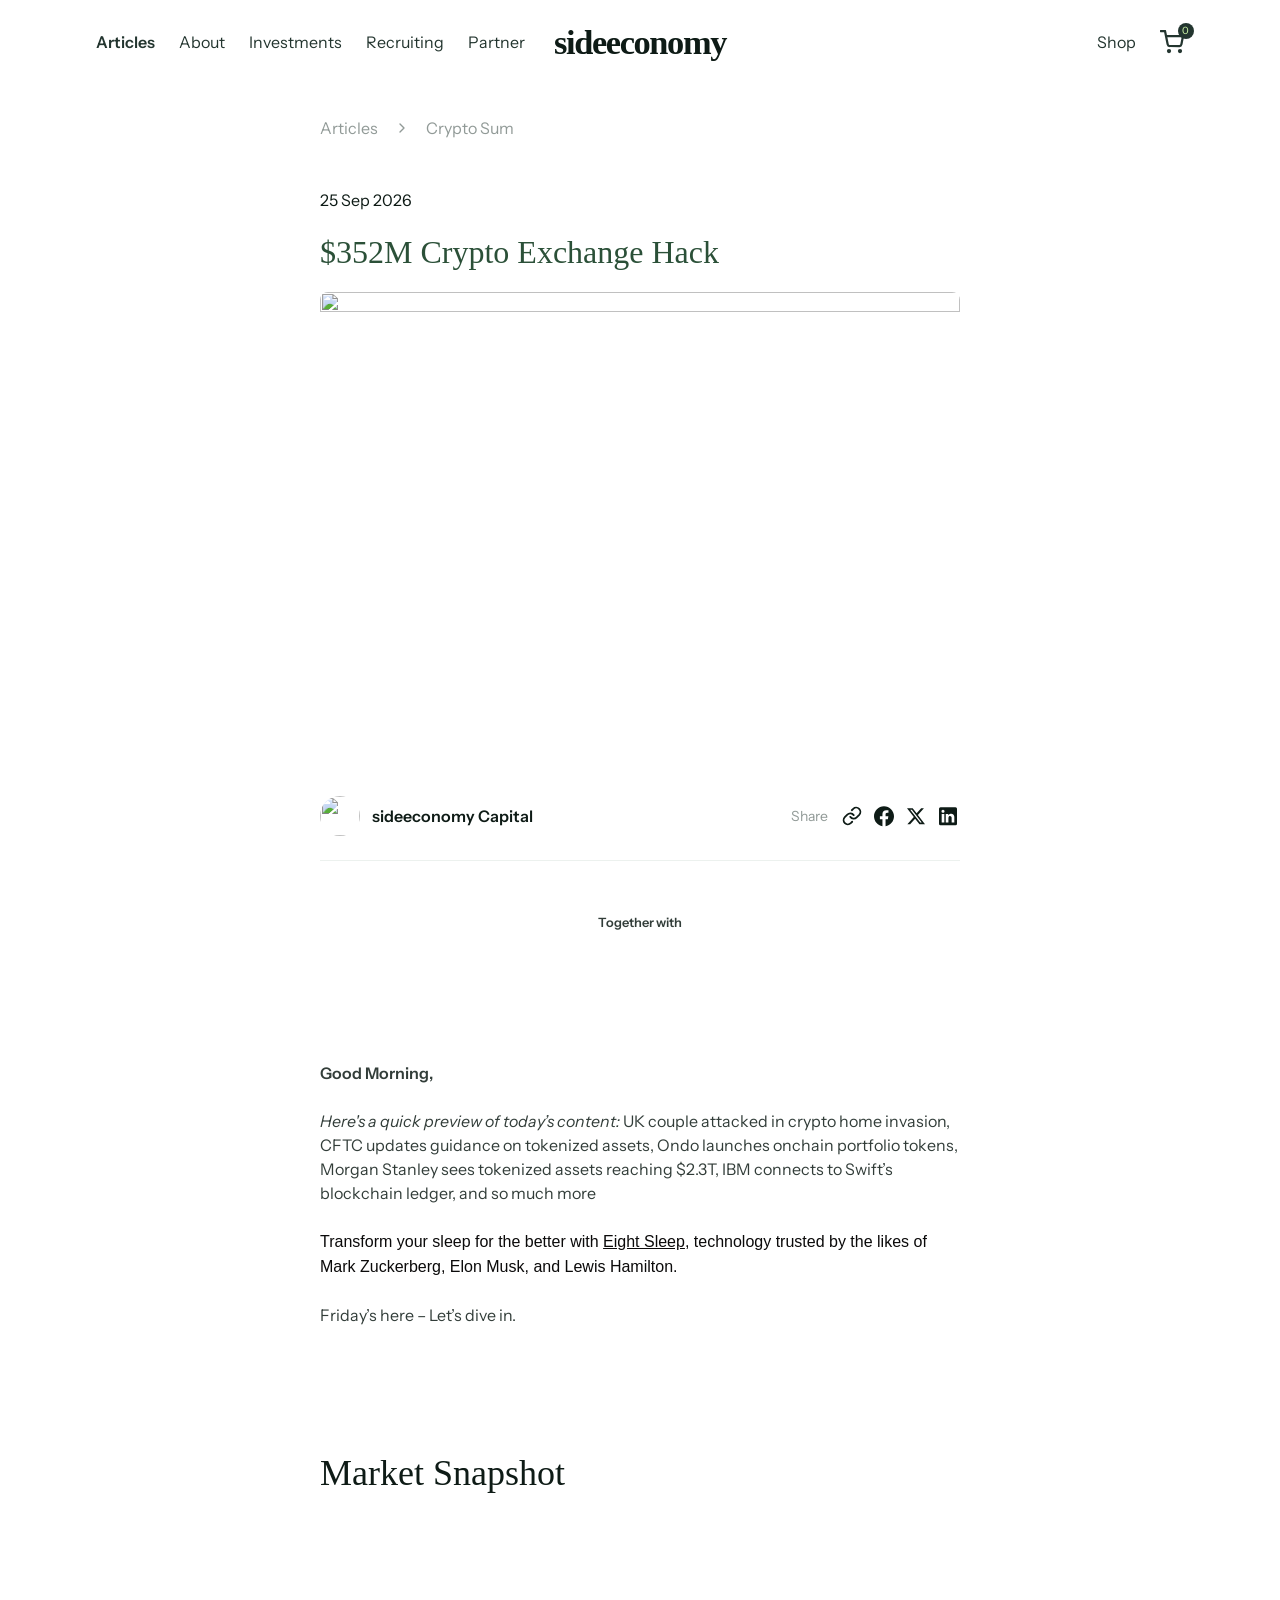
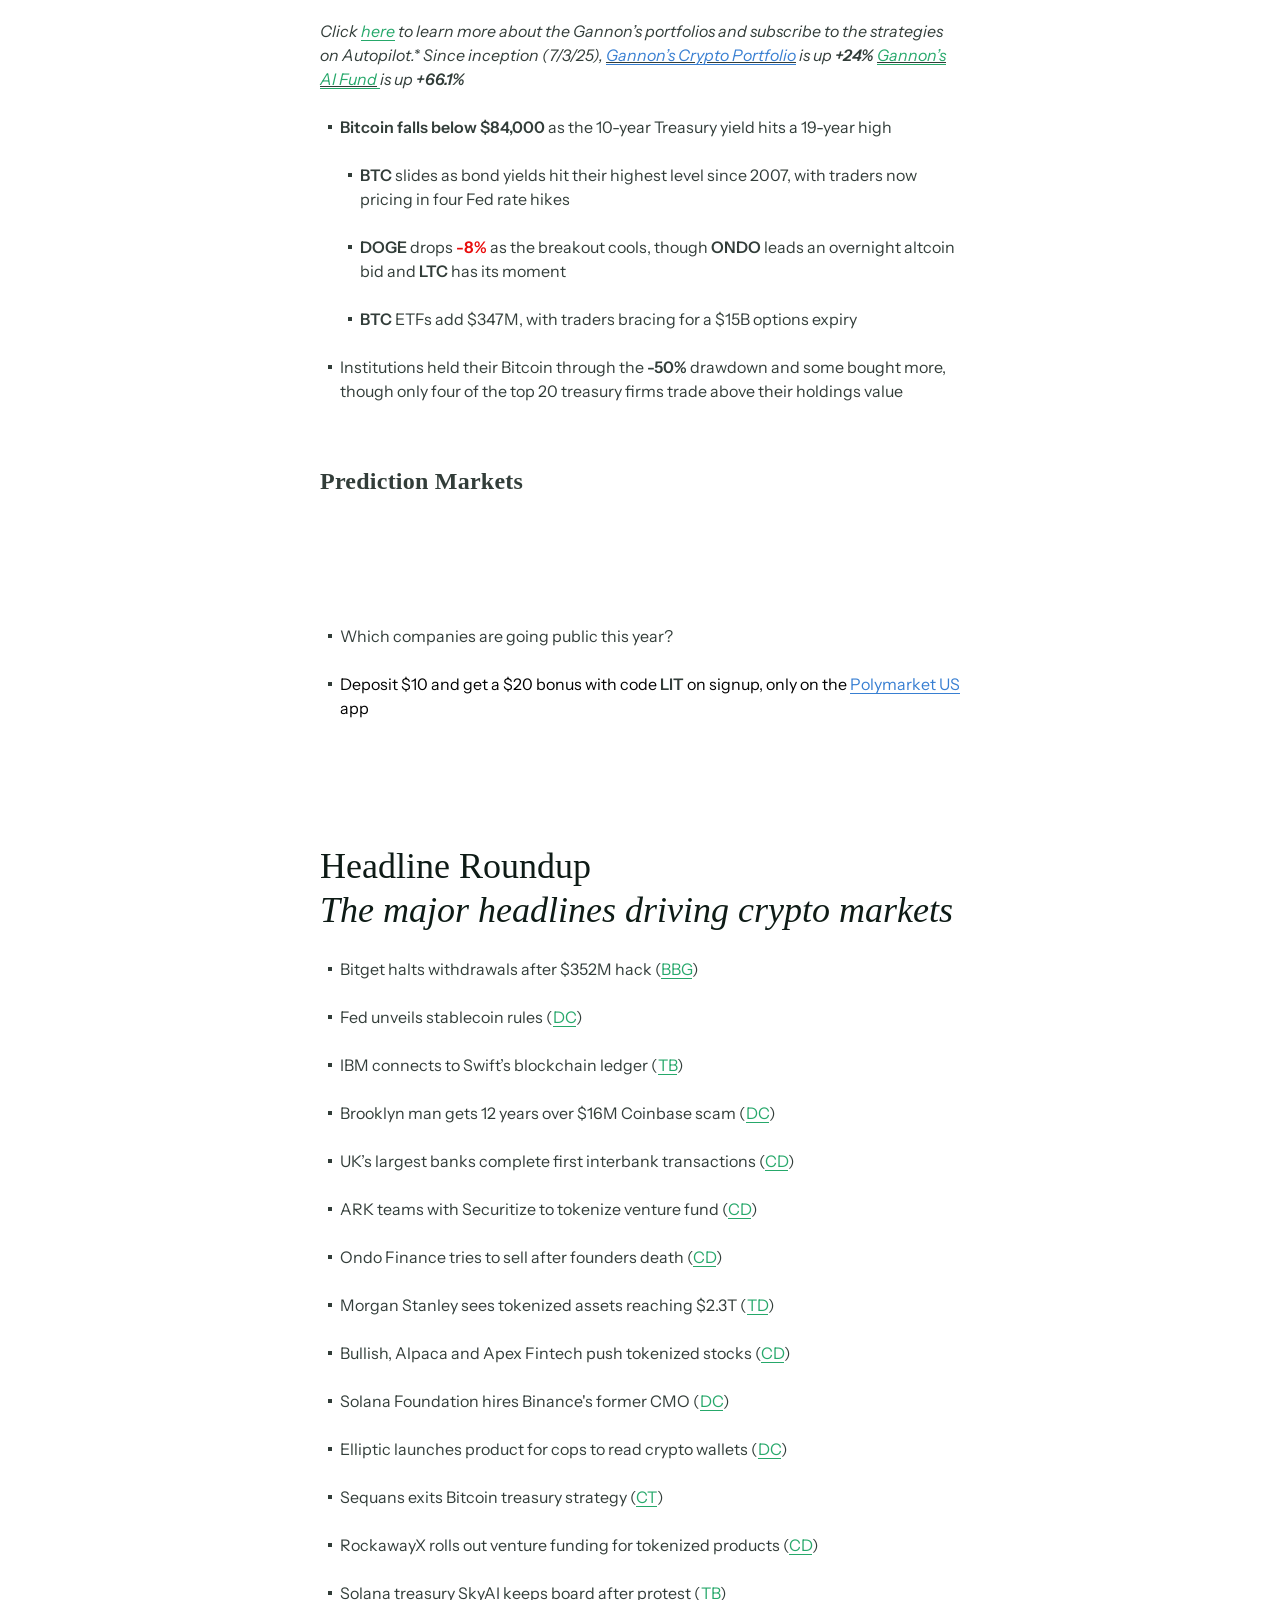
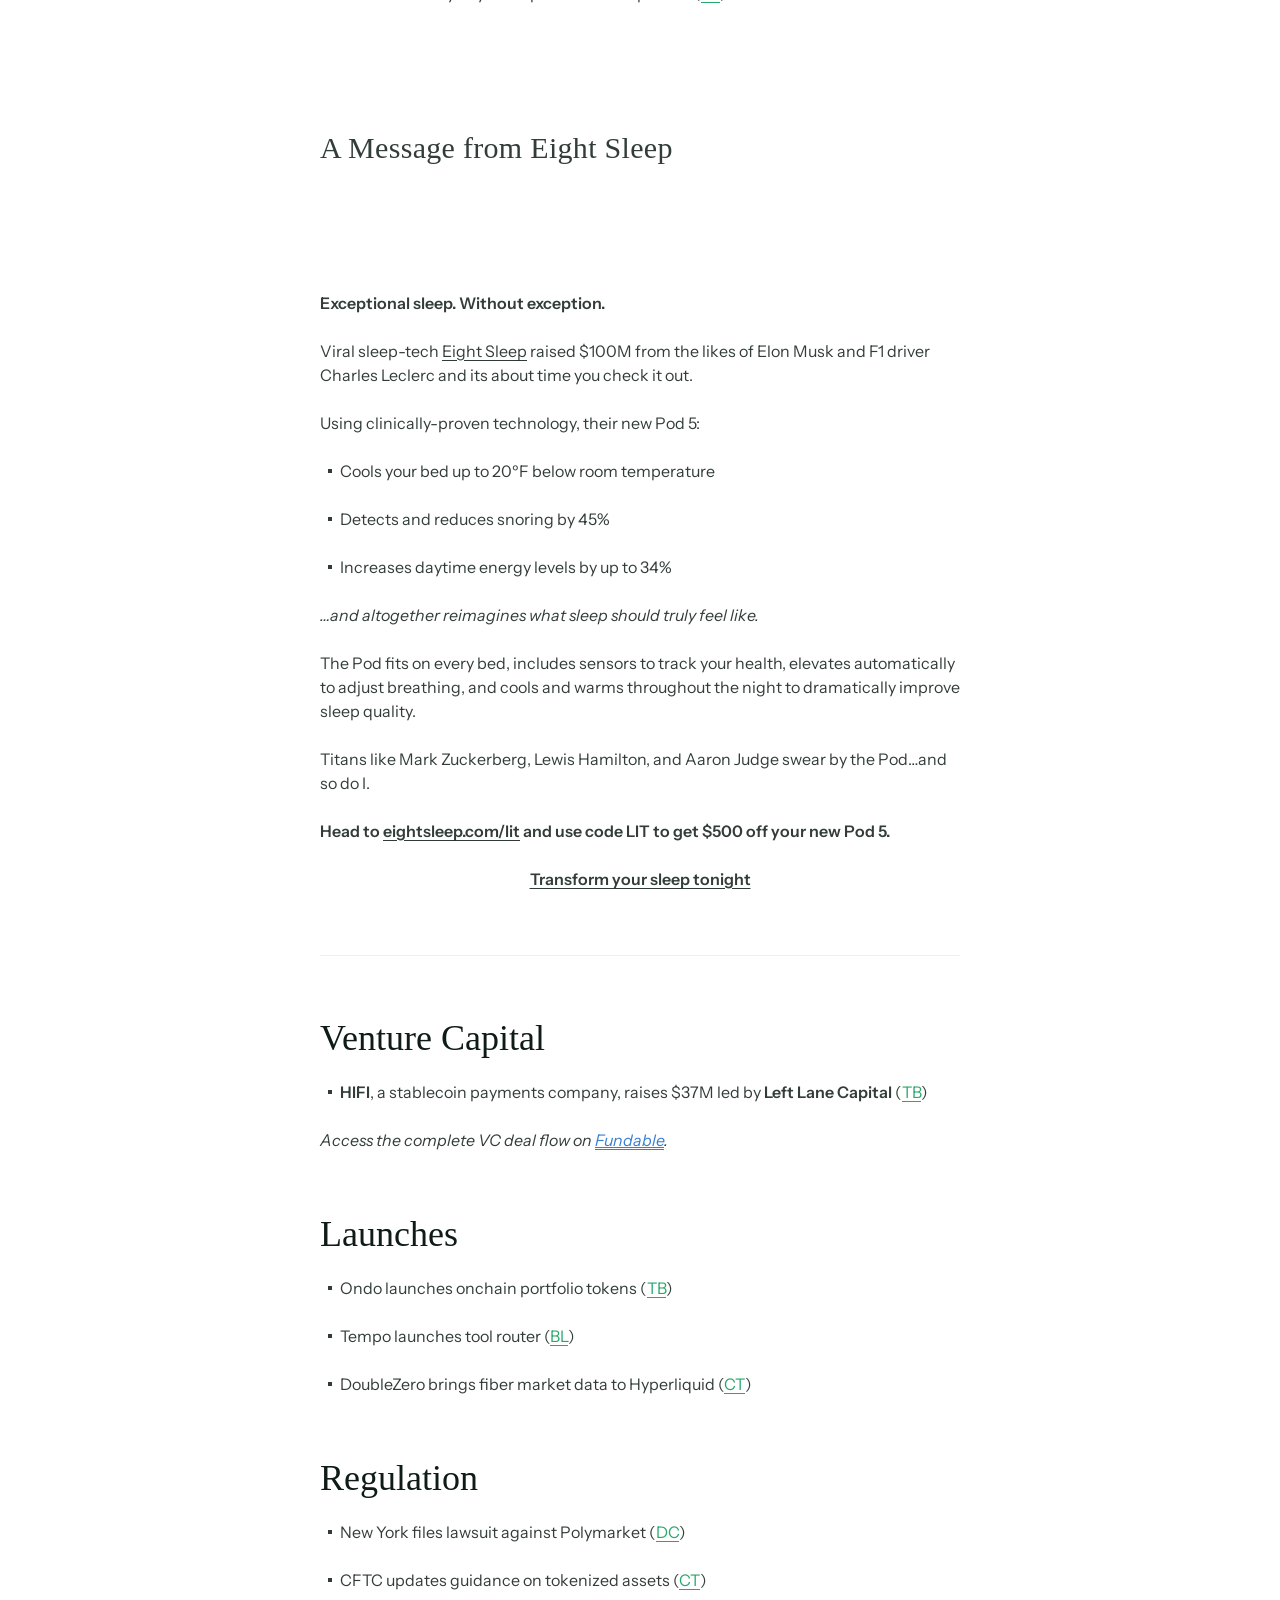
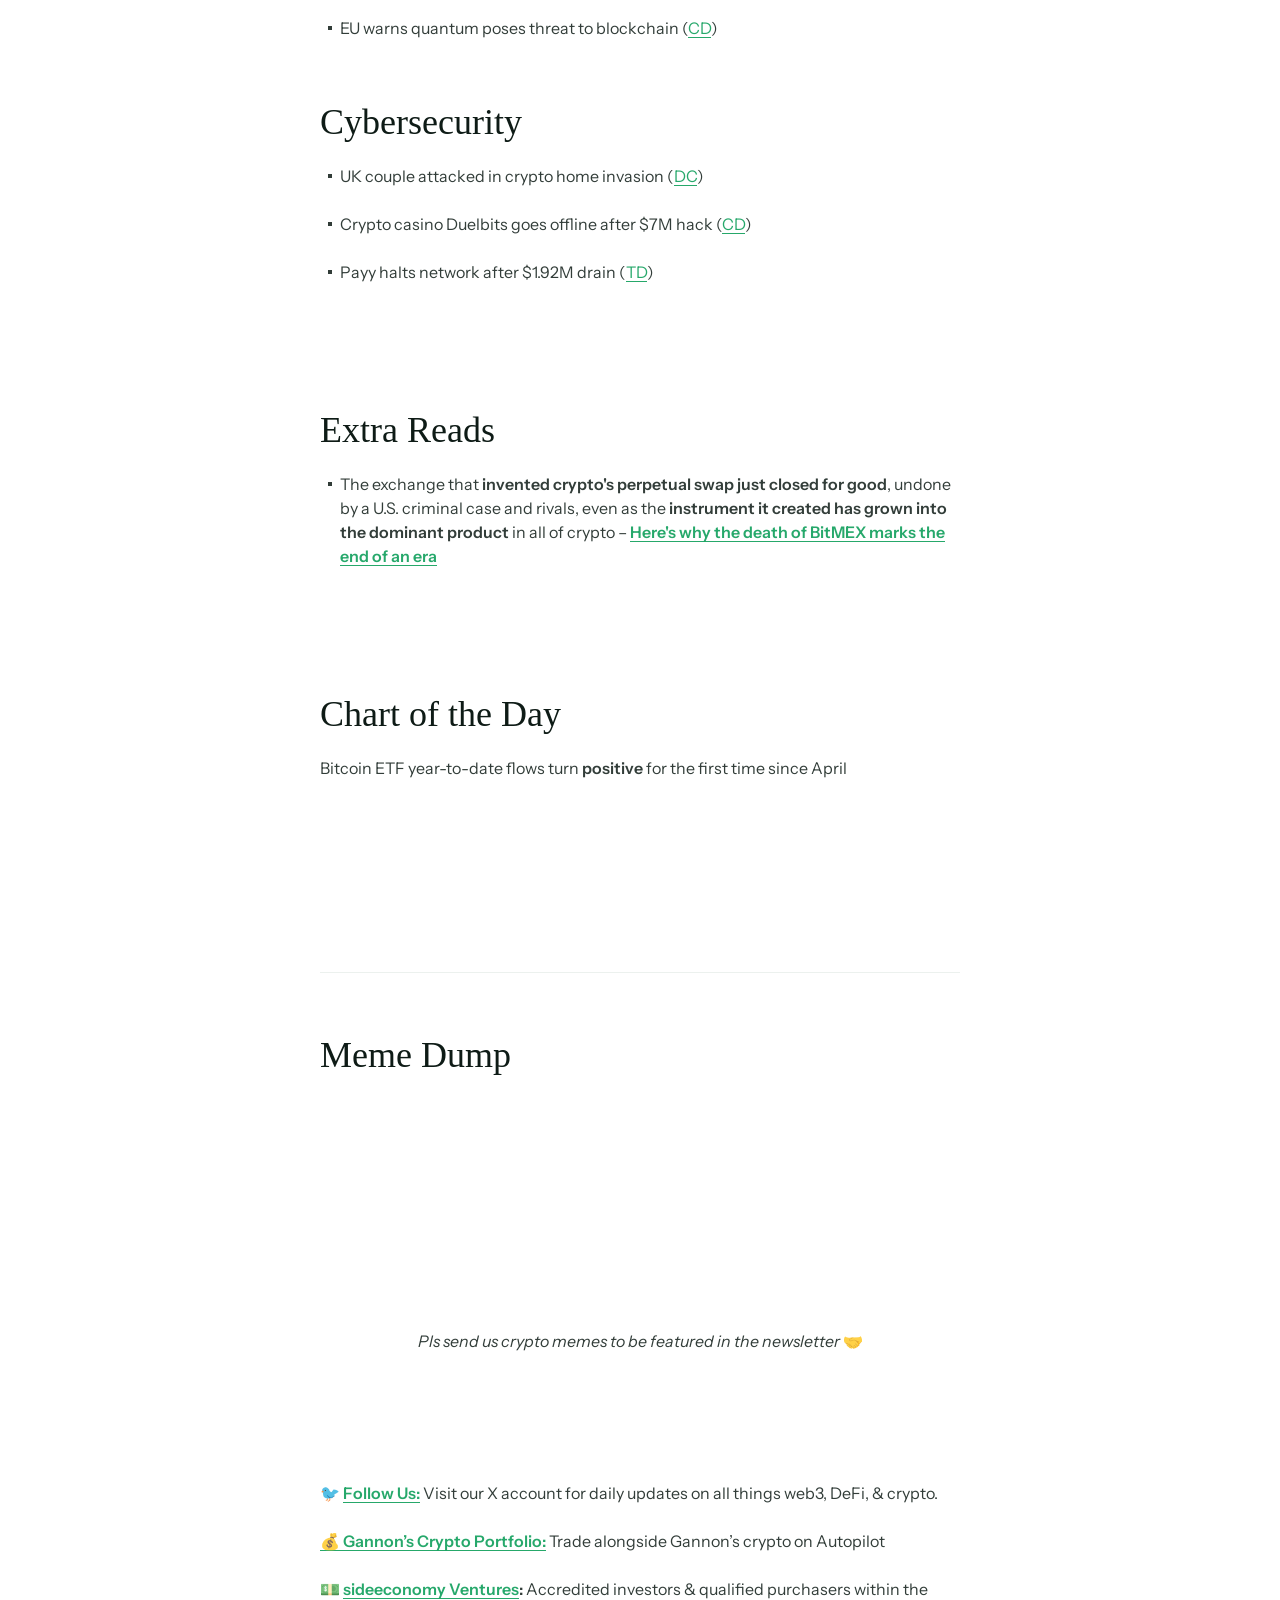
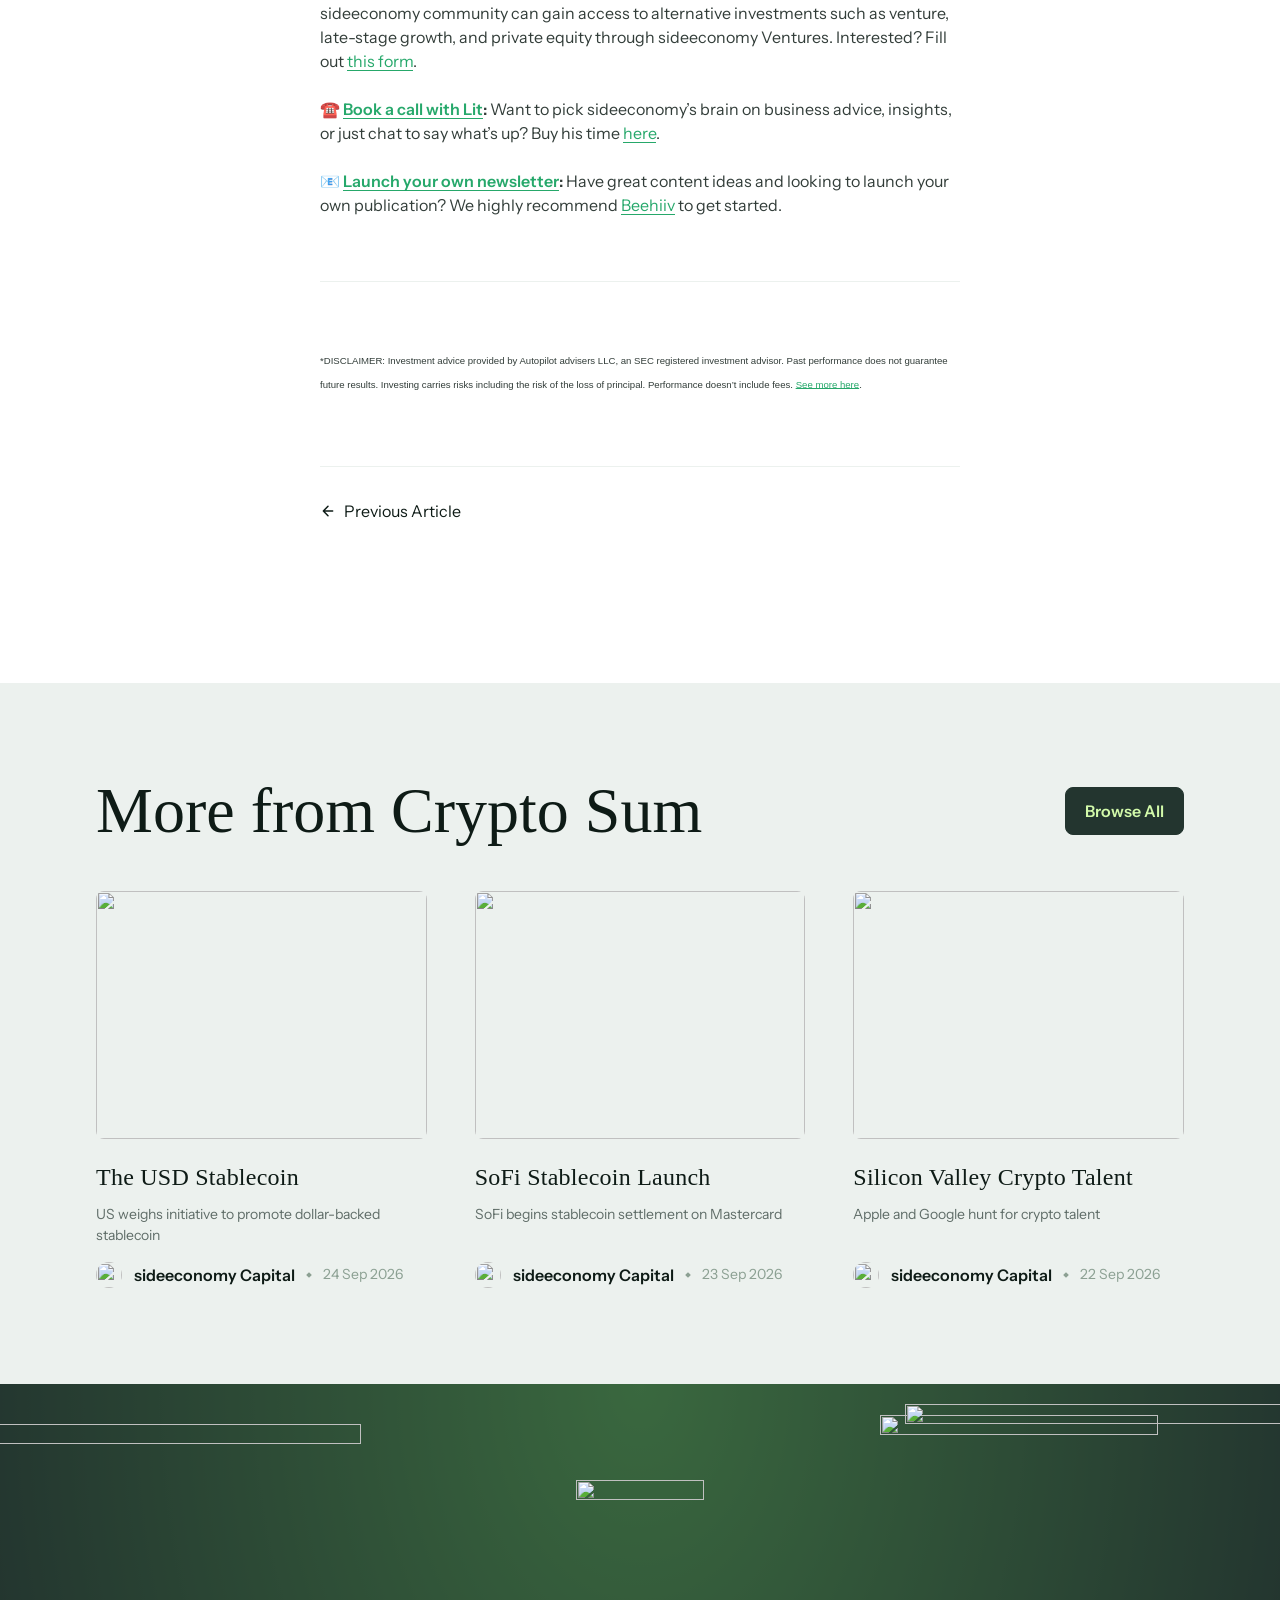
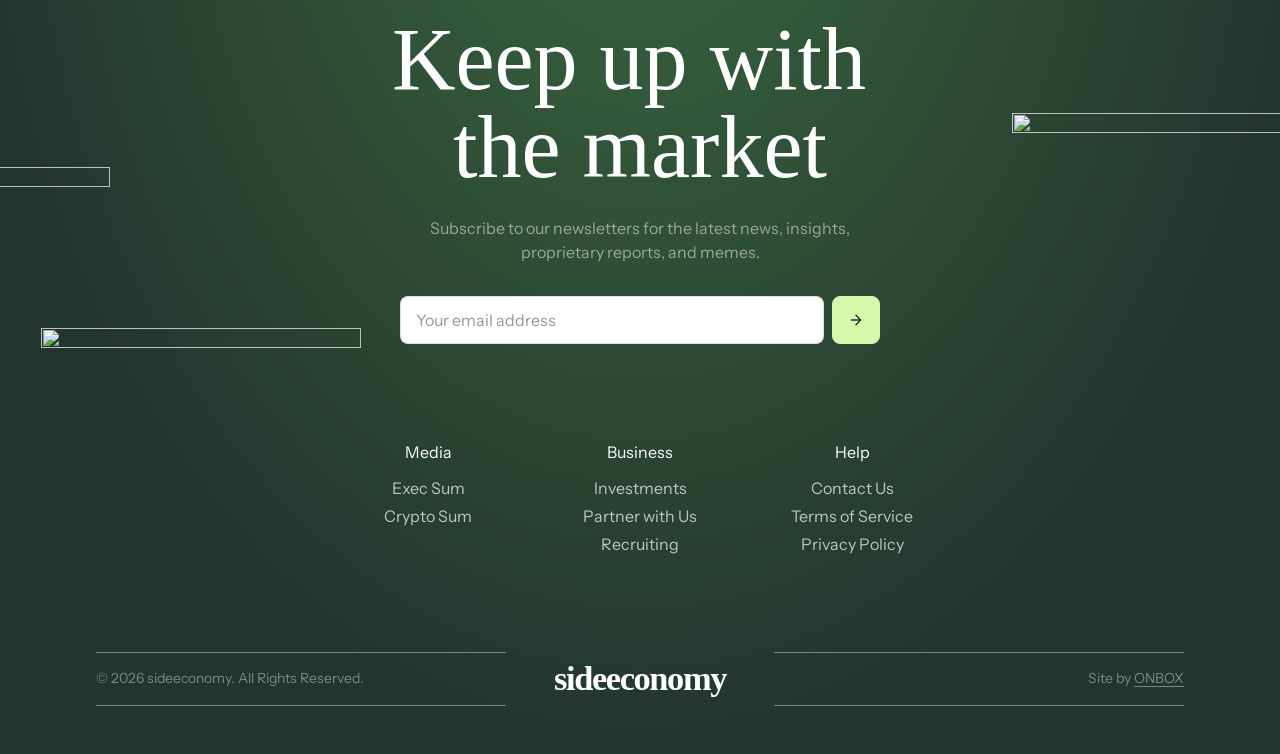
==== article.html @ 4cf30d27 "feat: rebrand to sideeconomy across all templates and styles" ====
<!doctype html>
<html lang="en-US">
  <head>
  <meta charset="utf-8">
  <meta http-equiv="x-ua-compatible" content="ie=edge">
  <meta name="viewport" content="width=device-width, initial-scale=1">
  <link rel="stylesheet" href="https://use.typekit.net/jgn4gpw.css">
  <link rel="preconnect" href="https://fonts.googleapis.com">
  <link rel="preconnect" href="https://fonts.gstatic.com" crossorigin>
  <link href="https://fonts.googleapis.com/css2?family=Instrument+Sans:ital,wdth,wght@0,75..100,400..700;1,75..100,400..700&display=swap" rel="stylesheet">
  <meta name='robots' content='index, follow, max-image-preview:large, max-snippet:-1, max-video-preview:-1' />

	<!-- This site is optimized with the Yoast SEO plugin v28.5 - https://yoast.com/product/yoast-seo-wordpress/ -->
	<title>$352M Crypto Exchange Hack - sideeconomy</title>
	<meta name="description" content="Bitget halts withdrawals after $352M hack" />
	<link rel="canonical" href=article.html />
	<meta property="og:locale" content="en_US" />
	<meta property="og:type" content="article" />
	<meta property="og:title" content="$352M Crypto Exchange Hack - sideeconomy" />
	<meta property="og:description" content="Bitget halts withdrawals after $352M hack" />
	<meta property="og:url" content="https://sideeconomy.com/352m-crypto-exchange-hack/" />
	<meta property="og:site_name" content="sideeconomy" />
	<meta property="article:published_time" content="2026-09-25T10:45:00+00:00" />
	<meta property="og:image" content="https://media.beehiiv.com/cdn-cgi/image/fit=scale-down,format=auto,onerror=redirect,quality=80/uploads/asset/file/9136e0eb-b115-44a2-99a1-3bfd00676707/image.png?t=1786058793" />
	<meta name="author" content="sideeconomy Capital" />
	<meta name="twitter:card" content="summary_large_image" />
	<meta name="twitter:label1" content="Written by" />
	<meta name="twitter:data1" content="sideeconomy Capital" />
	<meta name="twitter:label2" content="Est. reading time" />
	<meta name="twitter:data2" content="4 minutes" />
	<script type="application/ld+json" class="yoast-schema-graph">{"@context":"https:\/\/schema.org","@graph":[{"@type":"Article","@id":"https:\/\/sideeconomy.com\/352m-crypto-exchange-hack\/#article","isPartOf":{"@id":"https:\/\/sideeconomy.com\/352m-crypto-exchange-hack\/"},"author":{"name":"sideeconomy Capital","@id":"https:\/\/sideeconomy.com\/#\/schema\/person\/4f74b0799f67ca206a7f86fe45595f6a"},"headline":"$352M Crypto Exchange Hack","datePublished":"2026-09-25T10:45:00+00:00","mainEntityOfPage":{"@id":"https:\/\/sideeconomy.com\/352m-crypto-exchange-hack\/"},"wordCount":804,"image":{"@id":"https:\/\/sideeconomy.com\/352m-crypto-exchange-hack\/#primaryimage"},"thumbnailUrl":"https:\/\/media.beehiiv.com\/cdn-cgi\/image\/fit=scale-down,format=auto,onerror=redirect,quality=80\/uploads\/asset\/file\/9136e0eb-b115-44a2-99a1-3bfd00676707\/image.png?t=1786058793","articleSection":["Crypto Sum"],"inLanguage":"en-US"},{"@type":"WebPage","@id":"https:\/\/sideeconomy.com\/352m-crypto-exchange-hack\/","url":"https:\/\/sideeconomy.com\/352m-crypto-exchange-hack\/","name":"$352M Crypto Exchange Hack - sideeconomy","isPartOf":{"@id":"https:\/\/sideeconomy.com\/#website"},"primaryImageOfPage":{"@id":"https:\/\/sideeconomy.com\/352m-crypto-exchange-hack\/#primaryimage"},"image":{"@id":"https:\/\/sideeconomy.com\/352m-crypto-exchange-hack\/#primaryimage"},"thumbnailUrl":"https:\/\/media.beehiiv.com\/cdn-cgi\/image\/fit=scale-down,format=auto,onerror=redirect,quality=80\/uploads\/asset\/file\/9136e0eb-b115-44a2-99a1-3bfd00676707\/image.png?t=1786058793","datePublished":"2026-09-25T10:45:00+00:00","author":{"@id":"https:\/\/sideeconomy.com\/#\/schema\/person\/4f74b0799f67ca206a7f86fe45595f6a"},"description":"Bitget halts withdrawals after $352M hack","breadcrumb":{"@id":"https:\/\/sideeconomy.com\/352m-crypto-exchange-hack\/#breadcrumb"},"inLanguage":"en-US","potentialAction":[{"@type":"ReadAction","target":["https:\/\/sideeconomy.com\/352m-crypto-exchange-hack\/"]}]},{"@type":"ImageObject","inLanguage":"en-US","@id":"https:\/\/sideeconomy.com\/352m-crypto-exchange-hack\/#primaryimage","url":"https:\/\/media.beehiiv.com\/cdn-cgi\/image\/fit=scale-down,format=auto,onerror=redirect,quality=80\/uploads\/asset\/file\/9136e0eb-b115-44a2-99a1-3bfd00676707\/image.png?t=1786058793","contentUrl":"https:\/\/media.beehiiv.com\/cdn-cgi\/image\/fit=scale-down,format=auto,onerror=redirect,quality=80\/uploads\/asset\/file\/9136e0eb-b115-44a2-99a1-3bfd00676707\/image.png?t=1786058793"},{"@type":"BreadcrumbList","@id":"https:\/\/sideeconomy.com\/352m-crypto-exchange-hack\/#breadcrumb","itemListElement":[{"@type":"ListItem","position":1,"name":"Articles","item":"https:\/\/sideeconomy.com\/articles\/"},{"@type":"ListItem","position":2,"name":"Crypto Sum","item":"https:\/\/sideeconomy.com\/newsletter\/crypto-sum\/"},{"@type":"ListItem","position":3,"name":"$352M Crypto Exchange Hack"}]},{"@type":"WebSite","@id":"https:\/\/sideeconomy.com\/#website","url":"https:\/\/sideeconomy.com\/","name":"sideeconomy","description":"","potentialAction":[{"@type":"SearchAction","target":{"@type":"EntryPoint","urlTemplate":"https:\/\/sideeconomy.com\/?s={search_term_string}"},"query-input":{"@type":"PropertyValueSpecification","valueRequired":true,"valueName":"search_term_string"}}],"inLanguage":"en-US"},{"@type":"Person","@id":"https:\/\/sideeconomy.com\/#\/schema\/person\/4f74b0799f67ca206a7f86fe45595f6a","name":"sideeconomy Capital","image":{"@type":"ImageObject","inLanguage":"en-US","@id":"https:\/\/secure.gravatar.com\/avatar\/8efd07390d5b473d2455eb3c18cdcd56d5e8818115cf1ed556319f7dd5422847?s=96&d=mm&r=g","url":"https:\/\/secure.gravatar.com\/avatar\/8efd07390d5b473d2455eb3c18cdcd56d5e8818115cf1ed556319f7dd5422847?s=96&d=mm&r=g","contentUrl":"https:\/\/secure.gravatar.com\/avatar\/8efd07390d5b473d2455eb3c18cdcd56d5e8818115cf1ed556319f7dd5422847?s=96&d=mm&r=g","caption":"sideeconomy Capital"},"sameAs":["https:\/\/sideeconomy.com","https:\/\/www.instagram.com\/sideeconomy"],"url":"https:\/\/sideeconomy.com\/author\/sideeconomy\/"}]}</script>
	<!-- / Yoast SEO plugin. -->


<style id="wp-img-auto-sizes-contain-inline-css">
img:is([sizes=auto i],[sizes^="auto," i]){contain-intrinsic-size:3000px 1500px}
/*# sourceURL=wp-img-auto-sizes-contain-inline-css */
</style>



<style id="site-designer-shared-pattern-classes-inline-css">
/* Dark cover/section overlay + on-dark text. */
body .wp-site-blocks .is-style-overlay-dark .wp-block-cover__background { background-color: var(--wp--preset--color--base-3); color: var(--wp--preset--color--contrast-3); }
.wp-block-cover.is-style-overlay-dark .wp-block-cover__background.has-background-dim { opacity: 0.50 !important; }
:is(.wp-block-designsetgo-section, .wp-block-designsetgo-scroll-slides).is-style-overlay-dark { --dsgo-overlay-color: var(--wp--preset--color--base-3); --dsgo-overlay-opacity: 0.50; color: var(--wp--preset--color--contrast-3); }
.dsgo-image-accordion-item.is-style-overlay-dark { --dsgo-overlay-color: var(--wp--preset--color--base-3); }
.wp-block-group.has-background.is-style-overlay-dark { box-shadow: inset 0 0 0 9999px color-mix(in srgb, var(--wp--preset--color--base-3) 50%, transparent); }
body .wp-site-blocks .is-style-overlay-dark, body .wp-site-blocks .is-style-on-dark { --dsgo-text-color: var(--wp--preset--color--contrast-3); color: var(--wp--preset--color--contrast-3) !important; }
body .wp-site-blocks .is-style-overlay-dark :is(h1,h2,h3,h4,h5,h6,p,li,blockquote,cite), body .wp-site-blocks .is-style-on-dark :is(h1,h2,h3,h4,h5,h6,p,li,blockquote,cite) { color: var(--wp--preset--color--contrast-3) !important; }

/* Solid dark section background + light text. */
.is-style-bg-dark { background-color: var(--wp--preset--color--contrast); color: var(--wp--preset--color--base); }
.is-style-bg-dark a { color: var(--wp--preset--color--base); }
/*# sourceURL=site-designer-shared-pattern-classes-inline-css */
</style>
<style id="global-styles-inline-css">
:root{--wp--preset--aspect-ratio--square: 1;--wp--preset--aspect-ratio--4-3: 4/3;--wp--preset--aspect-ratio--3-4: 3/4;--wp--preset--aspect-ratio--3-2: 3/2;--wp--preset--aspect-ratio--2-3: 2/3;--wp--preset--aspect-ratio--16-9: 16/9;--wp--preset--aspect-ratio--9-16: 9/16;--wp--preset--color--black: #000000;--wp--preset--color--cyan-bluish-gray: #abb8c3;--wp--preset--color--white: #ffffff;--wp--preset--color--pale-pink: #f78da7;--wp--preset--color--vivid-red: #cf2e2e;--wp--preset--color--luminous-vivid-orange: #ff6900;--wp--preset--color--luminous-vivid-amber: #fcb900;--wp--preset--color--light-green-cyan: #7bdcb5;--wp--preset--color--vivid-green-cyan: #00d084;--wp--preset--color--pale-cyan-blue: #8ed1fc;--wp--preset--color--vivid-cyan-blue: #0693e3;--wp--preset--color--vivid-purple: #9b51e0;--wp--preset--gradient--vivid-cyan-blue-to-vivid-purple: linear-gradient(135deg,rgb(6,147,227) 0%,rgb(155,81,224) 100%);--wp--preset--gradient--light-green-cyan-to-vivid-green-cyan: linear-gradient(135deg,rgb(122,220,180) 0%,rgb(0,208,130) 100%);--wp--preset--gradient--luminous-vivid-amber-to-luminous-vivid-orange: linear-gradient(135deg,rgb(252,185,0) 0%,rgb(255,105,0) 100%);--wp--preset--gradient--luminous-vivid-orange-to-vivid-red: linear-gradient(135deg,rgb(255,105,0) 0%,rgb(207,46,46) 100%);--wp--preset--gradient--very-light-gray-to-cyan-bluish-gray: linear-gradient(135deg,rgb(238,238,238) 0%,rgb(169,184,195) 100%);--wp--preset--gradient--cool-to-warm-spectrum: linear-gradient(135deg,rgb(74,234,220) 0%,rgb(151,120,209) 20%,rgb(207,42,186) 40%,rgb(238,44,130) 60%,rgb(251,105,98) 80%,rgb(254,248,76) 100%);--wp--preset--gradient--blush-light-purple: linear-gradient(135deg,rgb(255,206,236) 0%,rgb(152,150,240) 100%);--wp--preset--gradient--blush-bordeaux: linear-gradient(135deg,rgb(254,205,165) 0%,rgb(254,45,45) 50%,rgb(107,0,62) 100%);--wp--preset--gradient--luminous-dusk: linear-gradient(135deg,rgb(255,203,112) 0%,rgb(199,81,192) 50%,rgb(65,88,208) 100%);--wp--preset--gradient--pale-ocean: linear-gradient(135deg,rgb(255,245,203) 0%,rgb(182,227,212) 50%,rgb(51,167,181) 100%);--wp--preset--gradient--electric-grass: linear-gradient(135deg,rgb(202,248,128) 0%,rgb(113,206,126) 100%);--wp--preset--gradient--midnight: linear-gradient(135deg,rgb(2,3,129) 0%,rgb(40,116,252) 100%);--wp--preset--font-size--small: 13px;--wp--preset--font-size--medium: 20px;--wp--preset--font-size--large: 36px;--wp--preset--font-size--x-large: 42px;--wp--preset--spacing--20: 0.44rem;--wp--preset--spacing--30: 0.67rem;--wp--preset--spacing--40: 1rem;--wp--preset--spacing--50: 1.5rem;--wp--preset--spacing--60: 2.25rem;--wp--preset--spacing--70: 3.38rem;--wp--preset--spacing--80: 5.06rem;--wp--preset--shadow--natural: 6px 6px 9px rgba(0, 0, 0, 0.2);--wp--preset--shadow--deep: 12px 12px 50px rgba(0, 0, 0, 0.4);--wp--preset--shadow--sharp: 6px 6px 0px rgba(0, 0, 0, 0.2);--wp--preset--shadow--outlined: 6px 6px 0px -3px rgb(255, 255, 255), 6px 6px rgb(0, 0, 0);--wp--preset--shadow--crisp: 6px 6px 0px rgb(0, 0, 0);}.wp-block-button{--wp--preset--dimension--25: 25%;--wp--preset--dimension--50: 50%;--wp--preset--dimension--75: 75%;--wp--preset--dimension--100: 100%;}:where(body) { margin: 0; }:where(.is-layout-flex){gap: 0.5em;}:where(.is-layout-grid){gap: 0.5em;}body .is-layout-flex{display: flex;}.is-layout-flex{flex-wrap: wrap;align-items: center;}.is-layout-flex > :is(*, div){margin: 0;}body .is-layout-grid{display: grid;}.is-layout-grid > :is(*, div){margin: 0;}body{padding-top: 0px;padding-right: 0px;padding-bottom: 0px;padding-left: 0px;}:root :where(.wp-element-button, .wp-block-button__link){background-color: #32373c;border-width: 0;color: #fff;font-family: inherit;font-size: inherit;font-style: inherit;font-weight: inherit;letter-spacing: inherit;line-height: inherit;padding-top: calc(0.667em + 2px);padding-right: calc(1.333em + 2px);padding-bottom: calc(0.667em + 2px);padding-left: calc(1.333em + 2px);text-decoration: none;text-transform: inherit;}.has-black-color{color: var(--wp--preset--color--black) !important;}.has-cyan-bluish-gray-color{color: var(--wp--preset--color--cyan-bluish-gray) !important;}.has-white-color{color: var(--wp--preset--color--white) !important;}.has-pale-pink-color{color: var(--wp--preset--color--pale-pink) !important;}.has-vivid-red-color{color: var(--wp--preset--color--vivid-red) !important;}.has-luminous-vivid-orange-color{color: var(--wp--preset--color--luminous-vivid-orange) !important;}.has-luminous-vivid-amber-color{color: var(--wp--preset--color--luminous-vivid-amber) !important;}.has-light-green-cyan-color{color: var(--wp--preset--color--light-green-cyan) !important;}.has-vivid-green-cyan-color{color: var(--wp--preset--color--vivid-green-cyan) !important;}.has-pale-cyan-blue-color{color: var(--wp--preset--color--pale-cyan-blue) !important;}.has-vivid-cyan-blue-color{color: var(--wp--preset--color--vivid-cyan-blue) !important;}.has-vivid-purple-color{color: var(--wp--preset--color--vivid-purple) !important;}.has-black-background-color{background-color: var(--wp--preset--color--black) !important;}.has-cyan-bluish-gray-background-color{background-color: var(--wp--preset--color--cyan-bluish-gray) !important;}.has-white-background-color{background-color: var(--wp--preset--color--white) !important;}.has-pale-pink-background-color{background-color: var(--wp--preset--color--pale-pink) !important;}.has-vivid-red-background-color{background-color: var(--wp--preset--color--vivid-red) !important;}.has-luminous-vivid-orange-background-color{background-color: var(--wp--preset--color--luminous-vivid-orange) !important;}.has-luminous-vivid-amber-background-color{background-color: var(--wp--preset--color--luminous-vivid-amber) !important;}.has-light-green-cyan-background-color{background-color: var(--wp--preset--color--light-green-cyan) !important;}.has-vivid-green-cyan-background-color{background-color: var(--wp--preset--color--vivid-green-cyan) !important;}.has-pale-cyan-blue-background-color{background-color: var(--wp--preset--color--pale-cyan-blue) !important;}.has-vivid-cyan-blue-background-color{background-color: var(--wp--preset--color--vivid-cyan-blue) !important;}.has-vivid-purple-background-color{background-color: var(--wp--preset--color--vivid-purple) !important;}.has-black-border-color{border-color: var(--wp--preset--color--black) !important;}.has-cyan-bluish-gray-border-color{border-color: var(--wp--preset--color--cyan-bluish-gray) !important;}.has-white-border-color{border-color: var(--wp--preset--color--white) !important;}.has-pale-pink-border-color{border-color: var(--wp--preset--color--pale-pink) !important;}.has-vivid-red-border-color{border-color: var(--wp--preset--color--vivid-red) !important;}.has-luminous-vivid-orange-border-color{border-color: var(--wp--preset--color--luminous-vivid-orange) !important;}.has-luminous-vivid-amber-border-color{border-color: var(--wp--preset--color--luminous-vivid-amber) !important;}.has-light-green-cyan-border-color{border-color: var(--wp--preset--color--light-green-cyan) !important;}.has-vivid-green-cyan-border-color{border-color: var(--wp--preset--color--vivid-green-cyan) !important;}.has-pale-cyan-blue-border-color{border-color: var(--wp--preset--color--pale-cyan-blue) !important;}.has-vivid-cyan-blue-border-color{border-color: var(--wp--preset--color--vivid-cyan-blue) !important;}.has-vivid-purple-border-color{border-color: var(--wp--preset--color--vivid-purple) !important;}.has-vivid-cyan-blue-to-vivid-purple-gradient-background{background: var(--wp--preset--gradient--vivid-cyan-blue-to-vivid-purple) !important;}.has-light-green-cyan-to-vivid-green-cyan-gradient-background{background: var(--wp--preset--gradient--light-green-cyan-to-vivid-green-cyan) !important;}.has-luminous-vivid-amber-to-luminous-vivid-orange-gradient-background{background: var(--wp--preset--gradient--luminous-vivid-amber-to-luminous-vivid-orange) !important;}.has-luminous-vivid-orange-to-vivid-red-gradient-background{background: var(--wp--preset--gradient--luminous-vivid-orange-to-vivid-red) !important;}.has-very-light-gray-to-cyan-bluish-gray-gradient-background{background: var(--wp--preset--gradient--very-light-gray-to-cyan-bluish-gray) !important;}.has-cool-to-warm-spectrum-gradient-background{background: var(--wp--preset--gradient--cool-to-warm-spectrum) !important;}.has-blush-light-purple-gradient-background{background: var(--wp--preset--gradient--blush-light-purple) !important;}.has-blush-bordeaux-gradient-background{background: var(--wp--preset--gradient--blush-bordeaux) !important;}.has-luminous-dusk-gradient-background{background: var(--wp--preset--gradient--luminous-dusk) !important;}.has-pale-ocean-gradient-background{background: var(--wp--preset--gradient--pale-ocean) !important;}.has-electric-grass-gradient-background{background: var(--wp--preset--gradient--electric-grass) !important;}.has-midnight-gradient-background{background: var(--wp--preset--gradient--midnight) !important;}.has-small-font-size{font-size: var(--wp--preset--font-size--small) !important;}.has-medium-font-size{font-size: var(--wp--preset--font-size--medium) !important;}.has-large-font-size{font-size: var(--wp--preset--font-size--large) !important;}.has-x-large-font-size{font-size: var(--wp--preset--font-size--x-large) !important;}
/*# sourceURL=global-styles-inline-css */
</style>



<style id="jetpack-stats-inline-css">
img#wpstats{display:none}
/*# sourceURL=jetpack-stats-inline-css */
</style>
<link rel='stylesheet' id='wp-theme-css' href='https://litquidity.co/wp-includes/css/dist/theme/design-tokens.min.css?ver=7.1.2' media='all' />
<link rel='stylesheet' id='wp-components-css' href='https://litquidity.co/wp-includes/css/dist/components/style.min.css?ver=7.1.2' media='all' />

<link rel=stylesheet id=sideeconomy-css href=assets/css/main.css media=all />
  <link rel=stylesheet id=custom-css href=assets/css/custom.css media=all />
<script id="jquery-core-js" src="https://litquidity.co/wp-includes/js/jquery/jquery.min.js?ver=3.7.1"></script>
<link rel="https://api.w.org/" href=article.html /><link rel="alternate" title="JSON" type="application/json" href="https://sideeconomy.com/wp-json/wp/v2/posts/7897" /><link rel='shortlink' href='https://sideeconomy.com/?p=7897' />
<link rel="icon" href="https://litquidity.co/wp-content/uploads/2025/02/cropped-lit-icon-150x150.png" sizes="32x32" />
<link rel="icon" href="https://litquidity.co/wp-content/uploads/2025/02/cropped-lit-icon-300x300.png" sizes="192x192" />
<link rel="apple-touch-icon" href="https://litquidity.co/wp-content/uploads/2025/02/cropped-lit-icon-300x300.png" />
<meta name="msapplication-TileImage" content="https://litquidity.co/wp-content/uploads/2025/02/cropped-lit-icon-300x300.png" />
<style id="wp-site-designer-contrast-fallback"> .wp-block-group:not([data-dsgo-inline-bg]),.wp-block-column:not([data-dsgo-inline-bg]),.wp-block-columns:not([data-dsgo-inline-bg]){--dsgo-text-color:initial;} :is(.wp-block-designsetgo-section,.wp-block-group,.wp-block-column).has-background:not([class*="-background-color"]):not(.has-text-color):not(.is-style-footer-section):not(.is-style-header-section),.wp-block-cover:not(.has-text-color){color:var(--wp--preset--color--contrast-3) !important;--dsgo-text-color:var(--wp--preset--color--contrast-3);} body .wp-site-blocks :is(:is(.wp-block-designsetgo-section,.wp-block-group,.wp-block-column).has-background:not([class*="-background-color"]):not(.has-text-color):not(.is-style-footer-section):not(.is-style-header-section),.wp-block-cover) h1:not(.has-text-color):where(:not(.elementor *):not([data-elementor-type] *)),body .wp-site-blocks :is(:is(.wp-block-designsetgo-section,.wp-block-group,.wp-block-column).has-background:not([class*="-background-color"]):not(.has-text-color):not(.is-style-footer-section):not(.is-style-header-section),.wp-block-cover) h2:not(.has-text-color):where(:not(.elementor *):not([data-elementor-type] *)),body .wp-site-blocks :is(:is(.wp-block-designsetgo-section,.wp-block-group,.wp-block-column).has-background:not([class*="-background-color"]):not(.has-text-color):not(.is-style-footer-section):not(.is-style-header-section),.wp-block-cover) h3:not(.has-text-color):where(:not(.elementor *):not([data-elementor-type] *)),body .wp-site-blocks :is(:is(.wp-block-designsetgo-section,.wp-block-group,.wp-block-column).has-background:not([class*="-background-color"]):not(.has-text-color):not(.is-style-footer-section):not(.is-style-header-section),.wp-block-cover) h4:not(.has-text-color):where(:not(.elementor *):not([data-elementor-type] *)),body .wp-site-blocks :is(:is(.wp-block-designsetgo-section,.wp-block-group,.wp-block-column).has-background:not([class*="-background-color"]):not(.has-text-color):not(.is-style-footer-section):not(.is-style-header-section),.wp-block-cover) h5:not(.has-text-color):where(:not(.elementor *):not([data-elementor-type] *)),body .wp-site-blocks :is(:is(.wp-block-designsetgo-section,.wp-block-group,.wp-block-column).has-background:not([class*="-background-color"]):not(.has-text-color):not(.is-style-footer-section):not(.is-style-header-section),.wp-block-cover) h6:not(.has-text-color):where(:not(.elementor *):not([data-elementor-type] *)),body .wp-site-blocks :is(:is(.wp-block-designsetgo-section,.wp-block-group,.wp-block-column).has-background:not([class*="-background-color"]):not(.has-text-color):not(.is-style-footer-section):not(.is-style-header-section),.wp-block-cover) p:not(.has-text-color):where(:not(.elementor *):not([data-elementor-type] *)),body .wp-site-blocks :is(:is(.wp-block-designsetgo-section,.wp-block-group,.wp-block-column).has-background:not([class*="-background-color"]):not(.has-text-color):not(.is-style-footer-section):not(.is-style-header-section),.wp-block-cover) a:where(:not(.wp-element-button):not(.wp-block-social-link-anchor)):not(.has-text-color):where(:not(.elementor *):not([data-elementor-type] *)),body .wp-site-blocks :is(:is(.wp-block-designsetgo-section,.wp-block-group,.wp-block-column).has-background:not([class*="-background-color"]):not(.has-text-color):not(.is-style-footer-section):not(.is-style-header-section),.wp-block-cover) .wp-element-caption:not(.has-text-color):where(:not(.elementor *):not([data-elementor-type] *)){color:var(--dsgo-text-color,inherit) !important;} body .wp-site-blocks :is(.wp-block-designsetgo-section,.wp-block-group,.wp-block-column)[data-dsgo-inline-bg] .wp-block-button:is([class*="is-style-outline"],[class*="is-style-secondary"]) .wp-element-button{color:var(--dsgo-text-color,inherit) !important;border-color:currentColor !important;}body .wp-site-blocks :is(.wp-block-designsetgo-section,.wp-block-group,.wp-block-column)[data-dsgo-inline-bg] .wp-block-button:is([class*="is-style-outline"],[class*="is-style-secondary"]) .wp-element-button:hover{opacity:0.75;} body .wp-site-blocks [data-dsgo-inline-bg] h1:not(.has-text-color):where(:not(.elementor *):not([data-elementor-type] *)),body .wp-site-blocks [data-dsgo-inline-bg] h2:not(.has-text-color):where(:not(.elementor *):not([data-elementor-type] *)),body .wp-site-blocks [data-dsgo-inline-bg] h3:not(.has-text-color):where(:not(.elementor *):not([data-elementor-type] *)),body .wp-site-blocks [data-dsgo-inline-bg] h4:not(.has-text-color):where(:not(.elementor *):not([data-elementor-type] *)),body .wp-site-blocks [data-dsgo-inline-bg] h5:not(.has-text-color):where(:not(.elementor *):not([data-elementor-type] *)),body .wp-site-blocks [data-dsgo-inline-bg] h6:not(.has-text-color):where(:not(.elementor *):not([data-elementor-type] *)),body .wp-site-blocks [data-dsgo-inline-bg] p:not(.has-text-color):where(:not(.elementor *):not([data-elementor-type] *)),body .wp-site-blocks [data-dsgo-inline-bg] a:where(:not(.wp-element-button):not(.wp-block-social-link-anchor)):not(.has-text-color):where(:not(.elementor *):not([data-elementor-type] *)),body .wp-site-blocks [data-dsgo-inline-bg] .wp-element-caption:not(.has-text-color):where(:not(.elementor *):not([data-elementor-type] *)){color:var(--dsgo-text-color,inherit) !important;} .wp-block-designsetgo-section.has-background:not([data-dsgo-inline-bg]):not(.has-text-color){color:var(--wp--preset--color--contrast);--dsgo-text-color:var(--wp--preset--color--contrast);} :is(.wp-block-group,.wp-block-column).is-style-section-1:not(:is(.has-white-background-color,.has-black-background-color)),.has-background:is(.wp-block-group,.wp-block-column).is-style-section-1:not(:is(.has-white-background-color,.has-black-background-color)),.has-text-color:is(.wp-block-group,.wp-block-column).is-style-section-1:not(:is(.has-white-background-color,.has-black-background-color)){background-color:var(--wp--preset--color--accent-5);color:var(--wp--preset--color--contrast);} body .wp-site-blocks :is(.wp-block-group,.wp-block-column).is-style-section-1:not(:is(.has-white-background-color,.has-black-background-color)) h1:where(:not(.elementor *):not([data-elementor-type] *)),body .wp-site-blocks :is(.wp-block-group,.wp-block-column).is-style-section-1:not(:is(.has-white-background-color,.has-black-background-color)) h2:where(:not(.elementor *):not([data-elementor-type] *)),body .wp-site-blocks :is(.wp-block-group,.wp-block-column).is-style-section-1:not(:is(.has-white-background-color,.has-black-background-color)) h3:where(:not(.elementor *):not([data-elementor-type] *)),body .wp-site-blocks :is(.wp-block-group,.wp-block-column).is-style-section-1:not(:is(.has-white-background-color,.has-black-background-color)) h4:where(:not(.elementor *):not([data-elementor-type] *)),body .wp-site-blocks :is(.wp-block-group,.wp-block-column).is-style-section-1:not(:is(.has-white-background-color,.has-black-background-color)) h5:where(:not(.elementor *):not([data-elementor-type] *)),body .wp-site-blocks :is(.wp-block-group,.wp-block-column).is-style-section-1:not(:is(.has-white-background-color,.has-black-background-color)) h6:where(:not(.elementor *):not([data-elementor-type] *)),body .wp-site-blocks :is(.wp-block-group,.wp-block-column).is-style-section-1:not(:is(.has-white-background-color,.has-black-background-color)) p:where(:not(.elementor *):not([data-elementor-type] *)),body .wp-site-blocks :is(.wp-block-group,.wp-block-column).is-style-section-1:not(:is(.has-white-background-color,.has-black-background-color)) a:where(:not(.wp-element-button):not(.wp-block-social-link-anchor)):where(:not(.elementor *):not([data-elementor-type] *)),body .wp-site-blocks :is(.wp-block-group,.wp-block-column).is-style-section-1:not(:is(.has-white-background-color,.has-black-background-color)) .wp-element-caption:where(:not(.elementor *):not([data-elementor-type] *)){color:var(--wp--preset--color--contrast);} :is(.wp-block-group,.wp-block-column).is-style-section-2:not(:is(.has-white-background-color,.has-black-background-color)),.has-background:is(.wp-block-group,.wp-block-column).is-style-section-2:not(:is(.has-white-background-color,.has-black-background-color)),.has-text-color:is(.wp-block-group,.wp-block-column).is-style-section-2:not(:is(.has-white-background-color,.has-black-background-color)){background-color:var(--wp--preset--color--accent-2);color:var(--wp--preset--color--contrast);} body .wp-site-blocks :is(.wp-block-group,.wp-block-column).is-style-section-2:not(:is(.has-white-background-color,.has-black-background-color)) h1:where(:not(.elementor *):not([data-elementor-type] *)),body .wp-site-blocks :is(.wp-block-group,.wp-block-column).is-style-section-2:not(:is(.has-white-background-color,.has-black-background-color)) h2:where(:not(.elementor *):not([data-elementor-type] *)),body .wp-site-blocks :is(.wp-block-group,.wp-block-column).is-style-section-2:not(:is(.has-white-background-color,.has-black-background-color)) h3:where(:not(.elementor *):not([data-elementor-type] *)),body .wp-site-blocks :is(.wp-block-group,.wp-block-column).is-style-section-2:not(:is(.has-white-background-color,.has-black-background-color)) h4:where(:not(.elementor *):not([data-elementor-type] *)),body .wp-site-blocks :is(.wp-block-group,.wp-block-column).is-style-section-2:not(:is(.has-white-background-color,.has-black-background-color)) h5:where(:not(.elementor *):not([data-elementor-type] *)),body .wp-site-blocks :is(.wp-block-group,.wp-block-column).is-style-section-2:not(:is(.has-white-background-color,.has-black-background-color)) h6:where(:not(.elementor *):not([data-elementor-type] *)),body .wp-site-blocks :is(.wp-block-group,.wp-block-column).is-style-section-2:not(:is(.has-white-background-color,.has-black-background-color)) p:where(:not(.elementor *):not([data-elementor-type] *)),body .wp-site-blocks :is(.wp-block-group,.wp-block-column).is-style-section-2:not(:is(.has-white-background-color,.has-black-background-color)) a:where(:not(.wp-element-button):not(.wp-block-social-link-anchor)):where(:not(.elementor *):not([data-elementor-type] *)),body .wp-site-blocks :is(.wp-block-group,.wp-block-column).is-style-section-2:not(:is(.has-white-background-color,.has-black-background-color)) .wp-element-caption:where(:not(.elementor *):not([data-elementor-type] *)){color:var(--wp--preset--color--contrast);} :is(.wp-block-group,.wp-block-column).is-style-section-3:not(:is(.has-white-background-color,.has-black-background-color)),.has-background:is(.wp-block-group,.wp-block-column).is-style-section-3:not(:is(.has-white-background-color,.has-black-background-color)),.has-text-color:is(.wp-block-group,.wp-block-column).is-style-section-3:not(:is(.has-white-background-color,.has-black-background-color)){background-color:var(--wp--preset--color--accent-1);color:var(--wp--preset--color--contrast);} body .wp-site-blocks :is(.wp-block-group,.wp-block-column).is-style-section-3:not(:is(.has-white-background-color,.has-black-background-color)) h1:where(:not(.elementor *):not([data-elementor-type] *)),body .wp-site-blocks :is(.wp-block-group,.wp-block-column).is-style-section-3:not(:is(.has-white-background-color,.has-black-background-color)) h2:where(:not(.elementor *):not([data-elementor-type] *)),body .wp-site-blocks :is(.wp-block-group,.wp-block-column).is-style-section-3:not(:is(.has-white-background-color,.has-black-background-color)) h3:where(:not(.elementor *):not([data-elementor-type] *)),body .wp-site-blocks :is(.wp-block-group,.wp-block-column).is-style-section-3:not(:is(.has-white-background-color,.has-black-background-color)) h4:where(:not(.elementor *):not([data-elementor-type] *)),body .wp-site-blocks :is(.wp-block-group,.wp-block-column).is-style-section-3:not(:is(.has-white-background-color,.has-black-background-color)) h5:where(:not(.elementor *):not([data-elementor-type] *)),body .wp-site-blocks :is(.wp-block-group,.wp-block-column).is-style-section-3:not(:is(.has-white-background-color,.has-black-background-color)) h6:where(:not(.elementor *):not([data-elementor-type] *)),body .wp-site-blocks :is(.wp-block-group,.wp-block-column).is-style-section-3:not(:is(.has-white-background-color,.has-black-background-color)) p:where(:not(.elementor *):not([data-elementor-type] *)),body .wp-site-blocks :is(.wp-block-group,.wp-block-column).is-style-section-3:not(:is(.has-white-background-color,.has-black-background-color)) a:where(:not(.wp-element-button):not(.wp-block-social-link-anchor)):where(:not(.elementor *):not([data-elementor-type] *)),body .wp-site-blocks :is(.wp-block-group,.wp-block-column).is-style-section-3:not(:is(.has-white-background-color,.has-black-background-color)) .wp-element-caption:where(:not(.elementor *):not([data-elementor-type] *)){color:var(--wp--preset--color--contrast);} :is(.wp-block-group,.wp-block-column).is-style-section-4:not(:is(.has-white-background-color,.has-black-background-color)),.has-background:is(.wp-block-group,.wp-block-column).is-style-section-4:not(:is(.has-white-background-color,.has-black-background-color)),.has-text-color:is(.wp-block-group,.wp-block-column).is-style-section-4:not(:is(.has-white-background-color,.has-black-background-color)){background-color:var(--wp--preset--color--accent-3);color:var(--wp--preset--color--accent-2);} body .wp-site-blocks :is(.wp-block-group,.wp-block-column).is-style-section-4:not(:is(.has-white-background-color,.has-black-background-color)) h1:where(:not(.elementor *):not([data-elementor-type] *)),body .wp-site-blocks :is(.wp-block-group,.wp-block-column).is-style-section-4:not(:is(.has-white-background-color,.has-black-background-color)) h2:where(:not(.elementor *):not([data-elementor-type] *)),body .wp-site-blocks :is(.wp-block-group,.wp-block-column).is-style-section-4:not(:is(.has-white-background-color,.has-black-background-color)) h3:where(:not(.elementor *):not([data-elementor-type] *)),body .wp-site-blocks :is(.wp-block-group,.wp-block-column).is-style-section-4:not(:is(.has-white-background-color,.has-black-background-color)) h4:where(:not(.elementor *):not([data-elementor-type] *)),body .wp-site-blocks :is(.wp-block-group,.wp-block-column).is-style-section-4:not(:is(.has-white-background-color,.has-black-background-color)) h5:where(:not(.elementor *):not([data-elementor-type] *)),body .wp-site-blocks :is(.wp-block-group,.wp-block-column).is-style-section-4:not(:is(.has-white-background-color,.has-black-background-color)) h6:where(:not(.elementor *):not([data-elementor-type] *)),body .wp-site-blocks :is(.wp-block-group,.wp-block-column).is-style-section-4:not(:is(.has-white-background-color,.has-black-background-color)) p:where(:not(.elementor *):not([data-elementor-type] *)),body .wp-site-blocks :is(.wp-block-group,.wp-block-column).is-style-section-4:not(:is(.has-white-background-color,.has-black-background-color)) a:where(:not(.wp-element-button):not(.wp-block-social-link-anchor)):where(:not(.elementor *):not([data-elementor-type] *)),body .wp-site-blocks :is(.wp-block-group,.wp-block-column).is-style-section-4:not(:is(.has-white-background-color,.has-black-background-color)) .wp-element-caption:where(:not(.elementor *):not([data-elementor-type] *)){color:var(--wp--preset--color--accent-2);} :is(.wp-block-group,.wp-block-column).is-style-section-5:not(:is(.has-white-background-color,.has-black-background-color)),.has-background:is(.wp-block-group,.wp-block-column).is-style-section-5:not(:is(.has-white-background-color,.has-black-background-color)),.has-text-color:is(.wp-block-group,.wp-block-column).is-style-section-5:not(:is(.has-white-background-color,.has-black-background-color)){background-color:var(--wp--preset--color--contrast);color:var(--wp--preset--color--base);} body .wp-site-blocks :is(.wp-block-group,.wp-block-column).is-style-section-5:not(:is(.has-white-background-color,.has-black-background-color)) h1:where(:not(.elementor *):not([data-elementor-type] *)),body .wp-site-blocks :is(.wp-block-group,.wp-block-column).is-style-section-5:not(:is(.has-white-background-color,.has-black-background-color)) h2:where(:not(.elementor *):not([data-elementor-type] *)),body .wp-site-blocks :is(.wp-block-group,.wp-block-column).is-style-section-5:not(:is(.has-white-background-color,.has-black-background-color)) h3:where(:not(.elementor *):not([data-elementor-type] *)),body .wp-site-blocks :is(.wp-block-group,.wp-block-column).is-style-section-5:not(:is(.has-white-background-color,.has-black-background-color)) h4:where(:not(.elementor *):not([data-elementor-type] *)),body .wp-site-blocks :is(.wp-block-group,.wp-block-column).is-style-section-5:not(:is(.has-white-background-color,.has-black-background-color)) h5:where(:not(.elementor *):not([data-elementor-type] *)),body .wp-site-blocks :is(.wp-block-group,.wp-block-column).is-style-section-5:not(:is(.has-white-background-color,.has-black-background-color)) h6:where(:not(.elementor *):not([data-elementor-type] *)),body .wp-site-blocks :is(.wp-block-group,.wp-block-column).is-style-section-5:not(:is(.has-white-background-color,.has-black-background-color)) p:where(:not(.elementor *):not([data-elementor-type] *)),body .wp-site-blocks :is(.wp-block-group,.wp-block-column).is-style-section-5:not(:is(.has-white-background-color,.has-black-background-color)) a:where(:not(.wp-element-button):not(.wp-block-social-link-anchor)):where(:not(.elementor *):not([data-elementor-type] *)),body .wp-site-blocks :is(.wp-block-group,.wp-block-column).is-style-section-5:not(:is(.has-white-background-color,.has-black-background-color)) .wp-element-caption:where(:not(.elementor *):not([data-elementor-type] *)){color:var(--wp--preset--color--base);}   body .wp-site-blocks input:not([type="submit"]):not([type="button"]):not([type="reset"]):not([type="checkbox"]):not([type="radio"]):not([type="file"]):not([type="image"]):not([type="hidden"]),body .wp-site-blocks textarea,body .wp-site-blocks select{background-color:var(--wp--preset--color--base);color:var(--wp--preset--color--contrast);border:1px solid color-mix(in srgb, var(--wp--preset--color--contrast) 30%, transparent);} .wp-site-blocks input[type="submit"]:not(.wp-element-button),.wp-site-blocks button[type="submit"]:not(.wp-element-button){background-color:var(--wp--preset--color--accent-2);color:var(--wp--preset--color--base);border-width:0;padding:12px 30px;font-family:inherit;font-size:var(--wp--preset--font-size--medium, 1rem);line-height:inherit;cursor:pointer;}</style>
		<style id="site-designer-logo-constraints">
			.wp-block-site-logo.is-default-size img {
				width: auto;
				height: auto;
				max-width: 180px;
				max-height: 80px;
			}
			.wp-block-site-logo img {
				height: auto;
			}
		</style>
		</head>
  <body onload=document.body.classList.add('loaded') class="wp-singular post-template-default single single-post postid-7897 single-format-standard wp-theme-sideeconomy 352m-crypto-exchange-hack">
    <header class="site-header">
  <div class="site-header_inner mw-90">
    <nav class="site-header_left">
      <ul id="menu-primary-menu" class="header-menu"><li class="active menu-item menu-articles"><a href=articles.html>Articles</a></li>
<li class="menu-item menu-about"><a href=#about>About</a></li>
<li class="menu-item menu-investments"><a href=#investments>Investments</a></li>
<li class="menu-item menu-recruiting"><a href=#recruiting>Recruiting</a></li>
<li class="menu-item menu-partner"><a href=#partnerships>Partner</a></li>
</ul>      <button class="mobile-menu_toggle icon" aria-label="Toggle mobile menu" aria-controls="mobile-menu" aria-expanded="false">
        <span class="icon icon--menu"><svg xmlns="http://www.w3.org/2000/svg" fill="none" viewBox="0 0 24 24"><path stroke="#000" stroke-linecap="round" stroke-linejoin="round" stroke-width="2.25" d="M3 12h18M3 6h18M3 18h18"/></svg></span>
        <span class="icon icon--close"><svg xmlns="http://www.w3.org/2000/svg" fill="none" viewBox="0 0 24 24"><path stroke="#000" stroke-linecap="round" stroke-linejoin="round" stroke-width="2.25" d="M18 6 6 18M6 6l12 12"/></svg></span>
      </button>
    </nav>
    <div class="site-header_logo">
      <a class="logo" href=index.html aria-label="sideeconomy"><span class="brand-logo-text">sideeconomy</span></a>
    </div>
    <nav class="site-header_right">
      <ul id="menu-secondary-menu" class="header-menu"><li class="menu-item menu-shop"><a href="https://shop.sideeconomy.com/">Shop</a></li>
</ul>              <a class="cart-icon" href="https://shop.sideeconomy.com/cart" aria-label="Cart">
          <span class="icon"><svg xmlns="http://www.w3.org/2000/svg" fill="none" viewBox="0 0 24 24"><path stroke="#000" stroke-linecap="round" stroke-linejoin="round" stroke-width="2.25" d="M1 1h4l2.68 13.39a2 2 0 0 0 2 1.61h9.72a2 2 0 0 0 2-1.61L23 6H6m4 15a1 1 0 1 1-2 0 1 1 0 0 1 2 0Zm11 0a1 1 0 1 1-2 0 1 1 0 0 1 2 0Z"/></svg></span>
          <span class="cart-icon_count"><span class="text-xxs" data-cart-json="https://shop.sideeconomy.com/cart.json">0</span></span>
        </a>
          </nav>
  </div>
  <div id="mobile-menu" class="mobile-menu" aria-hidden="true">
    <div class="mobile-menu_media">
      <img src="https://litquidity.co/wp-content/themes/sideeconomy/assets/images/litwash.png" width="295" height="385" alt="">
    </div>
    <nav class="mobile-menu_nav">
      <ul id="menu-mobile-menu" class="header-menu"><li class="menu-item menu-home"><a href=index.html>Home</a></li>
<li class="active menu-item menu-articles"><a href=articles.html>Articles</a></li>
<li class="menu-item menu-about"><a href=#about>About</a></li>
<li class="menu-item menu-investments"><a href=#investments>Investments</a></li>
<li class="menu-item menu-recruiting"><a href=#recruiting>Recruiting</a></li>
<li class="menu-item menu-partnerships"><a href=#partnerships>Partnerships</a></li>
<li class="menu-item menu-shop"><a href="https://shop.sideeconomy.com">Shop</a></li>
</ul>    </nav>
    <ul class="social-icon_list">
    	<li>
      <a class="social-icon" href="https://www.instagram.com/sideeconomy/" target="_blank" rel="noopener noreferrer" aria-label="Follow us on Instagram">
        <span class="icon"><svg xmlns="http://www.w3.org/2000/svg" fill="none" viewBox="0 0 24 24"><path fill="#000" d="M12 2.163c3.204 0 3.584.012 4.85.07 3.252.148 4.771 1.691 4.919 4.919.058 1.265.069 1.645.069 4.849 0 3.205-.012 3.584-.069 4.849-.149 3.225-1.664 4.771-4.919 4.919-1.266.058-1.644.07-4.85.07-3.204 0-3.584-.012-4.849-.07-3.26-.149-4.771-1.699-4.919-4.92-.058-1.265-.07-1.644-.07-4.849 0-3.204.013-3.583.07-4.849.149-3.227 1.664-4.771 4.919-4.919 1.266-.057 1.645-.069 4.849-.069ZM12 0C8.741 0 8.333.014 7.053.072 2.695.272.273 2.69.073 7.052.014 8.333 0 8.741 0 12c0 3.259.014 3.668.072 4.948.2 4.358 2.618 6.78 6.98 6.98C8.333 23.986 8.741 24 12 24c3.259 0 3.668-.014 4.948-.072 4.354-.2 6.782-2.618 6.979-6.98.059-1.28.073-1.689.073-4.948 0-3.259-.014-3.667-.072-4.947-.196-4.354-2.617-6.78-6.979-6.98C15.668.014 15.259 0 12 0Zm0 5.838a6.162 6.162 0 1 0 0 12.324 6.162 6.162 0 0 0 0-12.324ZM12 16a4 4 0 1 1 0-8 4 4 0 0 1 0 8Zm6.406-11.845a1.44 1.44 0 1 0 0 2.881 1.44 1.44 0 0 0 0-2.881Z"/></svg></span>
      </a>
    </li>
        <li>
      <a class="social-icon" href="https://x.com/litcapital" target="_blank" rel="noopener noreferrer" aria-label="Follow us on Instagram">
        <span class="icon"><svg xmlns="http://www.w3.org/2000/svg" fill="none" viewBox="0 0 24 24"><path fill="#000" d="M14.274 10.164 23.202 0h-2.115l-7.756 8.823L7.141 0H0l9.363 13.343L0 24h2.115l8.185-9.32L16.84 24h7.141M2.878 1.562h3.25l14.958 20.953h-3.25"/></svg></span>
      </a>
    </li>
  </ul>
  </div>
</header>
    <div class="wrap" role="document">
      <main class="main">
        <article class="post-7897 post type-post status-publish format-standard hentry category-crypto-sum">
  <div class="post-breadcrumbs mw-40">
  <p id="breadcrumbs" class="breadcrumbs"><span><span><a href=articles.html>Articles</a></span> <span class="icon"><svg xmlns="http://www.w3.org/2000/svg" fill="none" viewBox="0 0 16 16"><path stroke="#000" stroke-linecap="round" stroke-linejoin="round" stroke-width="1.333" d="m6 12 4-4-4-4"/></svg></span> <span><a href="https://sideeconomy.com/newsletter/crypto-sum/">Crypto Sum</a></span></span></p></div>
  <header class="post-header mw-40">
  <p class="meta">
  <time datetime="2026-09-25T10:45:00+00:00">25 Sep 2026</time>
</p>
  <h1 class="h2">$352M Crypto Exchange Hack</h1>
    <div class="post-feature mw-40">
  <img class="" src="https://litquidity.co/wp-content/uploads/2025/02/crypto-sum-default-640x480.png" srcset="https://litquidity.co/wp-content/uploads/2025/02/crypto-sum-default.png 1.5x" width="640" height="480" alt=""loading="lazy" /></div>
  <div class="post-header_author-share">
      <div class="post-header_author author author--lg">
    <div class="author-image media-component">
      <img class="" src="https://litquidity.co/wp-content/uploads/2025/02/sideeconomy-capital.png" srcset="https://litquidity.co/wp-content/uploads/2025/02/sideeconomy-capital.png 1.5x" width="200" height="200" alt=""loading="lazy" />    </div>
    <p class="author-name">sideeconomy Capital</p>
  </div>
    <div class="share-component">
  <p>Share</p>
  <ul>
    <li><a class="icon" href="https%3A%2F%2Fsideeconomy.com%2F352m-crypto-exchange-hack%2F" target="_blank" rel="noopener noreferrer" onclick="copytoclipboard(this.href);"><svg xmlns="http://www.w3.org/2000/svg" fill="none" viewBox="0 0 24 24"><path stroke="#000" stroke-linecap="round" stroke-linejoin="round" stroke-width="1.8" d="M10.309 12.845a4.224 4.224 0 0 0 6.369.457l2.534-2.535a4.224 4.224 0 0 0-5.972-5.972L11.787 6.24"/><path stroke="#000" stroke-linecap="round" stroke-linejoin="round" stroke-width="1.8" d="M13.69 11.155a4.223 4.223 0 0 0-6.369-.456l-2.534 2.534a4.224 4.224 0 0 0 5.972 5.972l1.445-1.444"/></svg></a></li>
    <li><a class="icon" href="https://www.facebook.com/sharer/sharer.php?u=https%3A%2F%2Fsideeconomy.com%2F352m-crypto-exchange-hack%2F" target="_blank" rel="noopener noreferrer" onclick="share(this.href);"><svg xmlns="http://www.w3.org/2000/svg" fill="none" viewBox="0 0 24 24"><path fill="#000" d="M22 12.304c0-5.556-4.477-10.06-10-10.06S2 6.747 2 12.303c0 5.022 3.657 9.184 8.438 9.94v-7.031h-2.54v-2.909h2.54v-2.216c0-2.522 1.492-3.915 3.777-3.915 1.094 0 2.238.197 2.238.197v2.476h-1.26c-1.243 0-1.63.775-1.63 1.571v1.887h2.773l-.443 2.909h-2.33v7.03c4.78-.755 8.437-4.917 8.437-9.939Z"/></svg></a></li>
    <li><a class="icon" href="https://twitter.com/intent/post?text=%24352M+Crypto+Exchange+Hack&url=https%3A%2F%2Fsideeconomy.com%2F352m-crypto-exchange-hack%2F" target="_blank" rel="noopener noreferrer" onclick="share(this.href);"><svg xmlns="http://www.w3.org/2000/svg" fill="none" viewBox="0 0 24 24"><path fill="#000" d="M17.176 4.243h2.76l-6.03 6.778L21 20.243h-5.554l-4.35-5.593-4.979 5.593H3.355l6.45-7.249L3 4.244h5.695l3.933 5.112 4.548-5.113Zm-.969 14.376h1.53L7.864 5.782h-1.64l9.983 12.837Z"/></svg></a></li>
    <li><a class="icon" href="https://www.linkedin.com/sharing/share-offsite/?url=https%3A%2F%2Fsideeconomy.com%2F352m-crypto-exchange-hack%2F" target="_blank" rel="noopener noreferrer" onclick="share(this.href);"><svg xmlns="http://www.w3.org/2000/svg" fill="none" viewBox="0 0 24 24"><path fill="#000" fill-rule="evenodd" d="M4.5 3.242a1.5 1.5 0 0 0-1.5 1.5v15a1.5 1.5 0 0 0 1.5 1.5h15a1.5 1.5 0 0 0 1.5-1.5v-15a1.5 1.5 0 0 0-1.5-1.5h-15Zm4.02 4.003c.006.956-.71 1.545-1.559 1.541a1.502 1.502 0 0 1-1.493-1.54 1.493 1.493 0 0 1 1.54-1.504c.88.02 1.518.665 1.513 1.503Zm3.76 2.759H9.758v8.56h2.664V17.224c-.002-1.014-.003-2.029.003-3.042.001-.246.012-.502.075-.737.238-.877 1.027-1.444 1.907-1.305.566.089.94.416 1.097.95.097.332.14.691.145 1.039.012 1.047.01 2.095.008 3.142V18.562h2.671V17.001c-.001-1.13-.002-2.259.001-3.389a6.039 6.039 0 0 0-.178-1.507c-.187-.734-.574-1.342-1.203-1.78-.445-.313-.935-.514-1.482-.536a15.191 15.191 0 0 1-.188-.01c-.28-.015-.564-.03-.831.024-.765.153-1.437.503-1.945 1.12-.06.071-.117.143-.203.25l-.02.025v-1.194Zm-6.598 8.563h2.65v-8.558h-2.65v8.558Z" clip-rule="evenodd"/></svg></a></li>
  </ul>
</div>
<script>
  function share(url) {
    window.open(url, 'sharer', 'menubar=no,toolbar=no,resizable=yes,scrollbars=yes,height=420,width=550');
    return false;
  }
  function copytoclipboard(url) {
    navigator.clipboard.writeText(url);
    return false;
  }
</script>
  </div>
</header>
  <section class="post-content mw-40 rte">
  <div class='beehiiv'>
<style>
  .bh__table, .bh__table_header, .bh__table_cell { border: 1px solid #C0C0C0; }
  .bh__table_cell { padding: 5px; background-color: #FFFFFF; }
  .bh__table_cell p { color: #2D2D2D; font-family: 'Helvetica',Arial,sans-serif !important; overflow-wrap: break-word; }
  .bh__table_header { padding: 5px; background-color:#F1F1F1; }
  .bh__table_header p { color: #2A2A2A; font-family:'Trebuchet MS','Lucida Grande',Tahoma,sans-serif !important; overflow-wrap: break-word; }
</style>
<div class='beehiiv__body'>
<p class="paragraph" style="text-align:center;"><span style="font-size:0.8rem;"><b>Together with</b></span></p>
<div class="image"><a class="image__link" href="https://www.eightsleep.com/?irclickid=xrpX6%3ARyPxyZWFv1vT1PczjUUkuSIoXVxxIdS00&#038;utm_source=impact&#038;utm_campaign=sideeconomy&#038;utm_medium=affiliate&#038;irgwc=1&#038;afsrc=1&#038;nb_platform=impact&#038;nb_adid=607198&#038;nb_cid=9942&#038;nb_pid=1719485&#038;nb_aname=Online%20Tracking%20Link&#038;nb_atype=ONLINE_TRACKING_LINK&#038;nb_asize=&#038;nb_product_sku=&#038;nb_partner_name=sideeconomy&#038;nb_mtype=mediapartner&#038;nb_partner_shared_id=" rel="noopener" target="_blank"><img decoding="async" alt="" class="image__image" style="border-radius:10px 10px 10px 10px;border-style:solid;border-width:0px 0px 0px 0px;box-sizing:border-box;border-color:#E5E7EB;" src="https://media.beehiiv.com/cdn-cgi/image/fit=scale-down,format=auto,onerror=redirect,quality=80/uploads/asset/file/9136e0eb-b115-44a2-99a1-3bfd00676707/image.png?t=1786058793"/></a></div>
<p class="paragraph" style="text-align:left;"><b>Good Morning,</b></p>
<p class="paragraph" style="text-align:left;"><i>Here&#39;s a quick preview of today’s content: </i>UK couple attacked in crypto home invasion, CFTC updates guidance on tokenized assets, Ondo launches onchain portfolio tokens, Morgan Stanley sees tokenized assets reaching $2.3T, IBM connects to Swift’s blockchain ledger, and so much more</p>
<p class="paragraph" style="text-align:left;"><span style="color:#0b0a0a;font-family:Helvetica, Arial, sans-serif;font-size:16px;">Transform your sleep for the better with </span><span style="color:#0b0a0a;font-family:Helvetica, Arial, sans-serif;font-size:16px;"><a class="link" href="https://www.eightsleep.com/?irclickid=xrpX6%3ARyPxyZWFv1vT1PczjUUkuSIoXVxxIdS00&#038;utm_source=impact&#038;utm_campaign=sideeconomy&#038;utm_medium=affiliate&#038;irgwc=1&#038;afsrc=1&#038;nb_platform=impact&#038;nb_adid=607198&#038;nb_cid=9942&#038;nb_pid=1719485&#038;nb_aname=Online%20Tracking%20Link&#038;nb_atype=ONLINE_TRACKING_LINK&#038;nb_asize=&#038;nb_product_sku=&#038;nb_partner_name=sideeconomy&#038;nb_mtype=mediapartner&#038;nb_partner_shared_id=" target="_blank" rel="noopener noreferrer nofollow" style="color: var(--wt-inline-link-color-override,var(--post-content-inline-link-color,var(--wt-inline-link-color)))">Eight Sleep</a></span><span style="color:#0b0a0a;font-family:Helvetica, Arial, sans-serif;font-size:16px;">, technology trusted by the likes of Mark Zuckerberg, Elon Musk, and Lewis Hamilton.</span></p>
<p class="paragraph" style="text-align:left;">Friday’s here &#8211; Let’s dive in.</p>
<div class="image"><a class="image__link" href="https://docs.google.com/forms/d/e/1FAIpQLSf_dC-_1p_hVKu7eJx_OlmXd67BPzuxbC_zF5OJqhhQrjN3fQ/viewform?utm_source=cryptosum.beehiiv.com&#038;utm_medium=newsletter&#038;utm_campaign=352m-crypto-exchange-hack" rel="noopener" target="_blank"><img decoding="async" alt="" class="image__image" style="" src="https://media.beehiiv.com/cdn-cgi/image/fit=scale-down,format=auto,onerror=redirect,quality=80/uploads/asset/file/26cdef2c-b7f8-4b21-a350-a0c995fc5732/Advertise_with_us_logo_CS.png?t=1745366475"/></a></div>
<h1 class="heading" style="text-align:left;" id="market-snapshot"><b>Market Snapshot</b></h1>
<div class="image"><a class="image__link" href="https://www.joinautopilot.com/landing/1420/680638?utm_source=cryptosum.beehiiv.com&#038;utm_medium=newsletter&#038;utm_campaign=352m-crypto-exchange-hack" rel="noopener" target="_blank"><img decoding="async" alt="" class="image__image" style="border-radius:10px;" src="https://media.beehiiv.com/cdn-cgi/image/fit=scale-down,format=auto,onerror=redirect,quality=80/uploads/asset/file/d0fb31d4-7b16-453a-9379-5feaa7340530/Screenshot_2026-09-24_at_6.38.41_PM.png?t=1790293128"/></a></div>
<p class="paragraph" style="text-align:left;"><i>Click </i><a class="link" href="https://marketplace.joinautopilot.com/landing/1420/702757?referrer=GAN&#038;utm_source=cryptosum.beehiiv.com&#038;utm_medium=newsletter&#038;utm_campaign=352m-crypto-exchange-hack" target="_blank" rel="noopener noreferrer nofollow"><i>here</i></a><i> to learn more about the Gannon’s portfolios and subscribe to the strategies on Autopilot.* Since inception (7/3/25), </i><span style="color:inherit;"><span style="text-decoration:underline;"><a class="link" href="https://marketplace.joinautopilot.com/landing/1420/680638?referrer=GAN&#038;utm_source=cryptosum.beehiiv.com&#038;utm_medium=newsletter&#038;utm_campaign=352m-crypto-exchange-hack" target="_blank" rel="noopener noreferrer nofollow" style="color: #387fd2"><i>Gannon’s Crypto Portfolio</i></a></span></span><i> is up </i><b><i>+24% </i></b><span style="text-decoration:underline;"><a class="link" href="https://marketplace.joinautopilot.com/landing/1420/702757?referrer=GAN&#038;utm_source=cryptosum.beehiiv.com&#038;utm_medium=newsletter&#038;utm_campaign=352m-crypto-exchange-hack" target="_blank" rel="noopener noreferrer nofollow"><i>Gannon’s AI Fund</i></a></span><a class="link" href="https://marketplace.joinautopilot.com/landing/1420/702757?referrer=GAN&#038;utm_source=cryptosum.beehiiv.com&#038;utm_medium=newsletter&#038;utm_campaign=352m-crypto-exchange-hack" target="_blank" rel="noopener noreferrer nofollow"><i> </i></a><i>is up </i><b><i>+66.1%</i></b></p>
<ul>
<li>
<p class="paragraph" style="text-align:left;"><b>Bitcoin falls below $84,000</b> as the 10-year Treasury yield hits a 19-year high</p>
<ul>
<li>
<p class="paragraph" style="text-align:left;"><b>BTC</b> slides as bond yields hit their highest level since 2007, with traders now pricing in four Fed rate hikes</p>
</li>
<li>
<p class="paragraph" style="text-align:left;"><b>DOGE</b> drops <span style="color:#e90c0c;"><b>-8%</b></span> as the breakout cools, though <b>ONDO</b> leads an overnight altcoin bid and <b>LTC</b> has its moment</p>
</li>
<li>
<p class="paragraph" style="text-align:left;"><b>BTC</b> ETFs add $347M, with traders bracing for a $15B options expiry</p>
</li>
</ul>
</li>
<li>
<p class="paragraph" style="text-align:left;">Institutions held their Bitcoin through the <b>-50%</b> drawdown and some bought more, though only four of the top 20 treasury firms trade above their holdings value</p>
</li>
</ul>
<h3 class="heading" style="text-align:left;" id="prediction-markets"><b>Prediction Markets</b></h3>
<div class="image"><a class="image__link" href="https://polymarket.us/LIT?dub_id=BnVRDc553JNTUhvh&#038;utm_source=cryptosum.beehiiv.com&#038;utm_medium=newsletter&#038;utm_campaign=352m-crypto-exchange-hack" rel="noopener" target="_blank"><img decoding="async" alt="" class="image__image" style="border-radius:10px;" src="https://media.beehiiv.com/cdn-cgi/image/fit=scale-down,format=auto,onerror=redirect,quality=80/uploads/asset/file/016990e3-110a-4e16-bbae-943a7e5792e8/Screenshot_2026-09-24_at_8.23.09_AM.png?t=1790256196"/></a></div>
<ul>
<li>
<p class="paragraph" style="text-align:left;">Which companies are going public this year?</p>
</li>
<li>
<p class="paragraph" style="text-align:left;"><span style="color:#000000;font-size:medium;">Deposit $10 and get a $20 bonus with code </span><b>LIT</b><span style="color:#000000;font-size:medium;"> on signup, only on the </span><a class="link" href="https://polymarket.us/LIT?dub_id=BnVRDc553JNTUhvh&#038;utm_source=cryptosum.beehiiv.com&#038;utm_medium=newsletter&#038;utm_campaign=352m-crypto-exchange-hack" target="_blank" rel="noopener noreferrer nofollow" style="color: #387fd2">Polymarket US</a><span style="color:#000000;font-size:medium;"> app</span></p>
</li>
</ul>
<div class="image"><img decoding="async" alt="" class="image__image" style="" src="https://media.beehiiv.com/cdn-cgi/image/fit=scale-down,format=auto,onerror=redirect,quality=80/uploads/asset/file/6a390192-a06b-48c9-8b1e-06019d5173d0/CS_horizontal_bar.png?t=1728895578"/></div>
<h1 class="heading" style="text-align:left;" id="headline-roundup-the-major-headline"><b>Headline Roundup</b><br /><sup><sub><i>The major headlines driving crypto markets</i></sub></sup></h1>
<ul>
<li>
<p class="paragraph" style="text-align:left;">Bitget halts withdrawals after $352M hack (<a class="link" href="https://www.bloomberg.com/news/articles/2026-09-24/bitget-says-351-million-affected-in-breach-halts-withdrawals?utm_source=cryptosum.beehiiv.com&#038;utm_medium=newsletter&#038;utm_campaign=352m-crypto-exchange-hack" target="_blank" rel="noopener noreferrer nofollow">BBG</a>)</p>
</li>
<li>
<p class="paragraph" style="text-align:left;">Fed unveils stablecoin rules (<a class="link" href="https://decrypt.co/379274/federal-reserve-unveils-stablecoin-rules-on-reserves-and-capital?utm_source=cryptosum.beehiiv.com&#038;utm_medium=newsletter&#038;utm_campaign=352m-crypto-exchange-hack" target="_blank" rel="noopener noreferrer nofollow">DC</a>)</p>
</li>
<li>
<p class="paragraph" style="text-align:left;">IBM connects to Swift’s blockchain ledger (<a class="link" href="https://www.theblock.co/news/business/2026-09-24-ibm-connects-digital-asset-haven-to-swift-blockchain-ledger-for-tokenized-deposit-transactions-416237?utm_source=cryptosum.beehiiv.com&#038;utm_medium=newsletter&#038;utm_campaign=352m-crypto-exchange-hack" target="_blank" rel="noopener noreferrer nofollow">TB</a>)</p>
</li>
<li>
<p class="paragraph" style="text-align:left;">Brooklyn man gets 12 years over $16M Coinbase scam (<a class="link" href="https://decrypt.co/379153/brooklyn-man-who-bragged-about-16m-coinbase-scam-gets-up-to-12-years?utm_source=cryptosum.beehiiv.com&#038;utm_medium=newsletter&#038;utm_campaign=352m-crypto-exchange-hack" target="_blank" rel="noopener noreferrer nofollow">DC</a>)</p>
</li>
<li>
<p class="paragraph" style="text-align:left;">UK’s largest banks complete first interbank transactions (<a class="link" href="https://www.coindesk.com/business/2026/09/24/uk-s-largest-banks-complete-world-s-first-interbank-transactions-using-tokenized-deposits?utm_source=cryptosum.beehiiv.com&#038;utm_medium=newsletter&#038;utm_campaign=352m-crypto-exchange-hack" target="_blank" rel="noopener noreferrer nofollow">CD</a>)</p>
</li>
<li>
<p class="paragraph" style="text-align:left;">ARK teams with Securitize to tokenize venture fund (<a class="link" href="https://www.coindesk.com/business/2026/09/24/cathie-wood-s-ark-teams-with-securitize-to-tokenize-venture-fund-with-openai-anthropic-stakes?utm_source=cryptosum.beehiiv.com&#038;utm_medium=newsletter&#038;utm_campaign=352m-crypto-exchange-hack" target="_blank" rel="noopener noreferrer nofollow">CD</a>)</p>
</li>
<li>
<p class="paragraph" style="text-align:left;">Ondo Finance tries to sell after founders death (<a class="link" href="https://www.coindesk.com/business/2026/09/23/someone-was-trying-to-sell-ondo-finance-after-founder-nathan-allman-s-death?utm_source=cryptosum.beehiiv.com&#038;utm_medium=newsletter&#038;utm_campaign=352m-crypto-exchange-hack" target="_blank" rel="noopener noreferrer nofollow">CD</a>)</p>
</li>
<li>
<p class="paragraph" style="text-align:left;">Morgan Stanley sees tokenized assets reaching $2.3T (<a class="link" href="https://thedefiant.io/news/tradfi-and-fintech/morgan-stanley-oliver-wyman-see-tokenized-assets-reaching-2-3-trillion-by-2030?utm_source=cryptosum.beehiiv.com&#038;utm_medium=newsletter&#038;utm_campaign=352m-crypto-exchange-hack" target="_blank" rel="noopener noreferrer nofollow">TD</a>)</p>
</li>
<li>
<p class="paragraph" style="text-align:left;">Bullish, Alpaca and Apex Fintech push tokenized stocks (<a class="link" href="https://www.coindesk.com/business/2026/09/24/bullish-alpaca-and-apex-fintech-form-coalition-to-push-issuer-backed-tokenized-stocks?utm_source=cryptosum.beehiiv.com&#038;utm_medium=newsletter&#038;utm_campaign=352m-crypto-exchange-hack" target="_blank" rel="noopener noreferrer nofollow">CD</a>)</p>
</li>
<li>
<p class="paragraph" style="text-align:left;">Solana Foundation hires Binance&#39;s former CMO (<a class="link" href="https://decrypt.co/379179/solana-foundation-hires-binances-former-global-cmo-for-institutional-push?utm_source=cryptosum.beehiiv.com&#038;utm_medium=newsletter&#038;utm_campaign=352m-crypto-exchange-hack" target="_blank" rel="noopener noreferrer nofollow">DC</a>)</p>
</li>
<li>
<p class="paragraph" style="text-align:left;">Elliptic launches product for cops to read crypto wallets (<a class="link" href="https://decrypt.co/379113/elliptic-crypto-wallet-ai-pulse?utm_source=cryptosum.beehiiv.com&#038;utm_medium=newsletter&#038;utm_campaign=352m-crypto-exchange-hack" target="_blank" rel="noopener noreferrer nofollow">DC</a>)</p>
</li>
<li>
<p class="paragraph" style="text-align:left;">Sequans exits Bitcoin treasury strategy (<a class="link" href="https://cointelegraph.com/news/sequans-exits-bitcoin-treasury-strategy-after-selling-remaining-314-btc?utm_source=cryptosum.beehiiv.com&#038;utm_medium=newsletter&#038;utm_campaign=352m-crypto-exchange-hack" target="_blank" rel="noopener noreferrer nofollow">CT</a>)</p>
</li>
<li>
<p class="paragraph" style="text-align:left;">RockawayX rolls out venture funding for tokenized products (<a class="link" href="https://www.coindesk.com/business/2026/09/23/rockawayx-is-betting-usd150-million-on-yield-becoming-crypto-s-next-big-use-case?utm_source=cryptosum.beehiiv.com&#038;utm_medium=newsletter&#038;utm_campaign=352m-crypto-exchange-hack" target="_blank" rel="noopener noreferrer nofollow">CD</a>)</p>
</li>
<li>
<p class="paragraph" style="text-align:left;">Solana treasury SkyAI keeps board after protest (<a class="link" href="https://www.theblock.co/news/business/2026-09-24-solana-treasury-skyai-keeps-board-shareholder-protest-loses-equity-plan-vote-416298?utm_source=cryptosum.beehiiv.com&#038;utm_medium=newsletter&#038;utm_campaign=352m-crypto-exchange-hack" target="_blank" rel="noopener noreferrer nofollow">TB</a>)</p>
</li>
</ul>
<div class="image"><img decoding="async" alt="" class="image__image" style="" src="https://media.beehiiv.com/cdn-cgi/image/fit=scale-down,format=auto,onerror=redirect,quality=80/uploads/asset/file/6a390192-a06b-48c9-8b1e-06019d5173d0/CS_horizontal_bar.png?t=1728895578"/></div>
<h2 class="heading" style="text-align:left;" id="a-message-from-eight-sleep"><span style="font-size:var(--font-size,inherit);"><b>A Message from Eight Sleep</b></span></h2>
<div class="image"><a class="image__link" href="https://www.eightsleep.com/?irclickid=xrpX6%3ARyPxyZWFv1vT1PczjUUkuSIoXVxxIdS00&#038;utm_source=impact&#038;utm_campaign=sideeconomy&#038;utm_medium=affiliate&#038;irgwc=1&#038;afsrc=1&#038;nb_platform=impact&#038;nb_adid=607198&#038;nb_cid=9942&#038;nb_pid=1719485&#038;nb_aname=Online%20Tracking%20Link&#038;nb_atype=ONLINE_TRACKING_LINK&#038;nb_asize=&#038;nb_product_sku=&#038;nb_partner_name=sideeconomy&#038;nb_mtype=mediapartner&#038;nb_partner_shared_id=" rel="noopener" target="_blank"><img decoding="async" alt="" class="image__image" style="border-radius:10px 10px 10px 10px;border-style:solid;border-width:0px 0px 0px 0px;box-sizing:border-box;border-color:#E5E7EB;" src="https://media.beehiiv.com/cdn-cgi/image/fit=scale-down,format=auto,onerror=redirect,quality=80/uploads/asset/file/0347bc09-7324-4611-9cec-a0960c52bef1/image.png?t=1786058864"/></a></div>
<p class="paragraph" style="text-align:left;"><span style="font-size:var(--font-size,inherit);"><b>Exceptional sleep. Without exception.</b></span></p>
<p class="paragraph" style="text-align:left;"><span style="font-size:var(--font-size,inherit);">Viral sleep-tech </span><span style="font-size:var(--font-size,inherit);"><a class="link" href="https://www.eightsleep.com/?irclickid=xrpX6%3ARyPxyZWFv1vT1PczjUUkuSIoXVxxIdS00&#038;utm_source=impact&#038;utm_campaign=sideeconomy&#038;utm_medium=affiliate&#038;irgwc=1&#038;afsrc=1&#038;nb_platform=impact&#038;nb_adid=607198&#038;nb_cid=9942&#038;nb_pid=1719485&#038;nb_aname=Online%20Tracking%20Link&#038;nb_atype=ONLINE_TRACKING_LINK&#038;nb_asize=&#038;nb_product_sku=&#038;nb_partner_name=sideeconomy&#038;nb_mtype=mediapartner&#038;nb_partner_shared_id=" target="_blank" rel="noopener noreferrer nofollow" style="color: var(--wt-inline-link-color-override,var(--post-content-inline-link-color,var(--wt-inline-link-color)))">Eight Sleep</a></span><span style="font-size:var(--font-size,inherit);"> raised $100M from the likes of Elon Musk and F1 driver Charles Leclerc and its about time you check it out.</span></p>
<p class="paragraph" style="text-align:left;"><span style="font-size:var(--font-size,inherit);">Using clinically-proven technology, their new Pod 5:</span></p>
<ul>
<li>
<p class="paragraph" style="text-align:left;"><span style="font-size:var(--font-size,inherit);">Cools your bed up to 20ºF below room temperature</span></p>
</li>
<li>
<p class="paragraph" style="text-align:left;"><span style="font-size:var(--font-size,inherit);">Detects and reduces snoring by 45%</span></p>
</li>
<li>
<p class="paragraph" style="text-align:left;"><span style="font-size:var(--font-size,inherit);">Increases daytime energy levels by up to 34%</span></p>
</li>
</ul>
<p class="paragraph" style="text-align:left;"><span style="font-size:var(--font-size,inherit);"><i>&#8230;and altogether reimagines what sleep should truly feel like.</i></span></p>
<p class="paragraph" style="text-align:left;"><span style="font-size:var(--font-size,inherit);">The Pod fits on every bed, includes sensors to track your health, elevates automatically to adjust breathing, and cools and warms throughout the night to dramatically improve sleep quality.</span></p>
<p class="paragraph" style="text-align:left;"><span style="font-size:var(--font-size,inherit);">Titans like Mark Zuckerberg, Lewis Hamilton, and Aaron Judge swear by the Pod&#8230;and so do I.</span></p>
<p class="paragraph" style="text-align:left;"><span style="font-size:var(--font-size,inherit);"><b>Head to </b></span><span style="font-size:var(--font-size,inherit);"><b><a class="link" href="https://www.eightsleep.com/?irclickid=xrpX6%3ARyPxyZWFv1vT1PczjUUkuSIoXVxxIdS00&#038;utm_source=impact&#038;utm_campaign=sideeconomy&#038;utm_medium=affiliate&#038;irgwc=1&#038;afsrc=1&#038;nb_platform=impact&#038;nb_adid=607198&#038;nb_cid=9942&#038;nb_pid=1719485&#038;nb_aname=Online%20Tracking%20Link&#038;nb_atype=ONLINE_TRACKING_LINK&#038;nb_asize=&#038;nb_product_sku=&#038;nb_partner_name=sideeconomy&#038;nb_mtype=mediapartner&#038;nb_partner_shared_id=" target="_blank" rel="noopener noreferrer nofollow" style="color: var(--wt-inline-link-color-override,var(--post-content-inline-link-color,var(--wt-inline-link-color)))">eightsleep.com/lit</a></b></span><span style="font-size:var(--font-size,inherit);"><b> and use code LIT to get $500 off your new Pod 5.</b></span></p>
<p class="paragraph" style="text-align:center;"><span style="font-size:var(--font-size,inherit);"><b><a class="link" href="https://www.eightsleep.com/?irclickid=xrpX6%3ARyPxyZWFv1vT1PczjUUkuSIoXVxxIdS00&#038;utm_source=impact&#038;utm_campaign=sideeconomy&#038;utm_medium=affiliate&#038;irgwc=1&#038;afsrc=1&#038;nb_platform=impact&#038;nb_adid=607198&#038;nb_cid=9942&#038;nb_pid=1719485&#038;nb_aname=Online%20Tracking%20Link&#038;nb_atype=ONLINE_TRACKING_LINK&#038;nb_asize=&#038;nb_product_sku=&#038;nb_partner_name=sideeconomy&#038;nb_mtype=mediapartner&#038;nb_partner_shared_id=" target="_blank" rel="noopener noreferrer nofollow" style="color: var(--custom-text-color,var(--wt-button-text-color))">Transform your sleep tonight</a></b></span></p>
<hr class="content_break">
<h1 class="heading" style="text-align:left;" id="venture-capital"><b>Venture Capital</b></h1>
<ul>
<li>
<p class="paragraph" style="text-align:left;"><b>HIFI</b>, a stablecoin payments company, raises $37M led by <b>Left Lane Capital</b> (<a class="link" href="https://www.theblock.co/news/business/2026-09-24-hifi-raises-37-million-series-a-to-expand-tokenized-capital-markets-infrastructure-416242?utm_source=cryptosum.beehiiv.com&#038;utm_medium=newsletter&#038;utm_campaign=352m-crypto-exchange-hack" target="_blank" rel="noopener noreferrer nofollow">TB</a>)</p>
</li>
</ul>
<p class="paragraph" style="text-align:left;"><i>Access the complete VC deal flow on </i><span style="color:#387fd2;"><span style="text-decoration:underline;"><i><a class="link" href="https://www.tryfundable.ai/home/?utm_source=sideeconomy&#038;utm_medium=email&#038;utm_id=vc_section&#038;_bhlid=66de62b62842dd3807af2eb6a33d109817d45b83" target="_blank" rel="noopener noreferrer nofollow" style="color: #387fd2">Fundable</a></i></span></span><i>.</i></p>
<h1 class="heading" style="text-align:left;" id="ma-announcements"><b>Launches</b></h1>
<ul>
<li>
<p class="paragraph" style="text-align:left;">Ondo launches onchain portfolio tokens (<a class="link" href="https://www.theblock.co/news/markets/2026-09-24-ondo-launches-onchain-portfolio-tokens-based-blackrock-developed-strategies-416260?utm_source=cryptosum.beehiiv.com&#038;utm_medium=newsletter&#038;utm_campaign=352m-crypto-exchange-hack" target="_blank" rel="noopener noreferrer nofollow">TB</a>)</p>
</li>
<li>
<p class="paragraph" style="text-align:left;">Tempo launches tool router (<a class="link" href="https://www.bankless.com/read/news/tempo-launches-mercator-tool-router-for-ai-agents?utm_source=cryptosum.beehiiv.com&#038;utm_medium=newsletter&#038;utm_campaign=352m-crypto-exchange-hack" target="_blank" rel="noopener noreferrer nofollow">BL</a>)</p>
</li>
<li>
<p class="paragraph" style="text-align:left;">DoubleZero brings fiber market data to Hyperliquid (<a class="link" href="https://cointelegraph.com/news/doublezero-brings-dedicated-fiber-market-data-hyperliquid-traders?utmcampaign=rsspartnerinbound&#038;utmmedium=rss&#038;utmsource=rssfeed&#038;utm_source=cryptosum.beehiiv.com&#038;utm_medium=newsletter&#038;utm_campaign=352m-crypto-exchange-hack" target="_blank" rel="noopener noreferrer nofollow">CT</a>)</p>
</li>
</ul>
<h1 class="heading" style="text-align:left;" id="regulation"><b>Regulation</b></h1>
<ul>
<li>
<p class="paragraph" style="text-align:left;">New York files lawsuit against Polymarket (<a class="link" href="https://decrypt.co/379244/new-york-ban-polymarket-lawsuit?utm_source=cryptosum.beehiiv.com&#038;utm_medium=newsletter&#038;utm_campaign=352m-crypto-exchange-hack" target="_blank" rel="noopener noreferrer nofollow">DC</a>)</p>
</li>
<li>
<p class="paragraph" style="text-align:left;">CFTC updates guidance on tokenized assets (<a class="link" href="https://cointelegraph.com/news/cftc-digital-assets-regulation-failed-clarity-vote?utm_campaign=rss_partner_inbound&#038;utm_medium=rss&#038;utm_source=rss_feed" target="_blank" rel="noopener noreferrer nofollow">CT</a>)</p>
</li>
<li>
<p class="paragraph" style="text-align:left;">EU warns quantum poses threat to blockchain (<a class="link" href="https://www.coindesk.com/tech/2026/09/24/eu-financial-watchdogs-warn-quantum-computing-poses-imminent-threat-to-blockchain-encryption?utm_source=cryptosum.beehiiv.com&#038;utm_medium=newsletter&#038;utm_campaign=352m-crypto-exchange-hack" target="_blank" rel="noopener noreferrer nofollow">CD</a>)</p>
</li>
</ul>
<h1 class="heading" style="text-align:left;" id="cybersecurity"><b>Cybersecurity</b></h1>
<ul>
<li>
<p class="paragraph" style="text-align:left;">UK couple attacked in crypto home invasion (<a class="link" href="https://decrypt.co/379186/10k-reward-offered-after-uk-couple-attacked-in-crypto-home-invasion?utm_source=cryptosum.beehiiv.com&#038;utm_medium=newsletter&#038;utm_campaign=352m-crypto-exchange-hack" target="_blank" rel="noopener noreferrer nofollow">DC</a>)</p>
</li>
<li>
<p class="paragraph" style="text-align:left;">Crypto casino Duelbits goes offline after $7M hack (<a class="link" href="https://www.coindesk.com/business/2026/09/24/crypto-casino-duelbits-goes-offline-after-usd7m-hot-wallet-hack?utm_source=cryptosum.beehiiv.com&#038;utm_medium=newsletter&#038;utm_campaign=352m-crypto-exchange-hack" target="_blank" rel="noopener noreferrer nofollow">CD</a>)</p>
</li>
<li>
<p class="paragraph" style="text-align:left;">Payy halts network after $1.92M drain (<a class="link" href="https://thedefiant.io/news/hacks/payy-halts-network-after-1-92-million-usdc-drain?utm_source=cryptosum.beehiiv.com&#038;utm_medium=newsletter&#038;utm_campaign=352m-crypto-exchange-hack" target="_blank" rel="noopener noreferrer nofollow">TD</a>)</p>
</li>
</ul>
<div class="image"><img decoding="async" alt="" class="image__image" style="" src="https://media.beehiiv.com/cdn-cgi/image/fit=scale-down,format=auto,onerror=redirect,quality=80/uploads/asset/file/6a390192-a06b-48c9-8b1e-06019d5173d0/CS_horizontal_bar.png?t=1728895578"/></div>
<h1 class="heading" style="text-align:left;" id="extra-reads"><b>Extra Reads</b></h1>
<ul>
<li>
<p class="paragraph" style="text-align:left;">The exchange that <b>invented crypto&#39;s perpetual swap just closed for good</b>, undone by a U.S. criminal case and rivals, even as the <b>instrument it created has grown into the dominant product</b> in all of crypto &#8211; <b><a class="link" href="https://www.coindesk.com/business/2026/09/23/bitmex-shuts-down-trading-after-11-years-leaves-withdrawals-open?utm_source=cryptosum.beehiiv.com&#038;utm_medium=newsletter&#038;utm_campaign=352m-crypto-exchange-hack" target="_blank" rel="noopener noreferrer nofollow">Here&#39;s why the death of BitMEX marks the end of an era</a></b></p>
</li>
</ul>
<div class="image"><img decoding="async" alt="" class="image__image" style="" src="https://media.beehiiv.com/cdn-cgi/image/fit=scale-down,format=auto,onerror=redirect,quality=80/uploads/asset/file/6a390192-a06b-48c9-8b1e-06019d5173d0/CS_horizontal_bar.png?t=1728895578"/></div>
<h1 class="heading" style="text-align:left;" id="extra-reads"><b>Chart of the Day</b></h1>
<p class="paragraph" style="text-align:left;">Bitcoin ETF year-to-date flows turn <b>positive</b> for the first time since April</p>
<div class="image"><img decoding="async" alt="" class="image__image" style="border-radius:10px;" src="https://media.beehiiv.com/cdn-cgi/image/fit=scale-down,format=auto,onerror=redirect,quality=80/uploads/asset/file/bead0bcd-1d86-4274-8049-8b7861def221/image.png?t=1790256887"/></div>
<div class="image"><img decoding="async" alt="" class="image__image" style="" src="https://media.beehiiv.com/cdn-cgi/image/fit=scale-down,format=auto,onerror=redirect,quality=80/uploads/asset/file/6a390192-a06b-48c9-8b1e-06019d5173d0/CS_horizontal_bar.png?t=1728895578"/></div>
<hr class="content_break">
<h1 class="heading" style="text-align:left;" id="meme-dump"><b>Meme Dump</b></h1>
<div class="image"><img decoding="async" alt="" class="image__image" style="border-radius:10px;" src="https://media.beehiiv.com/cdn-cgi/image/fit=scale-down,format=auto,onerror=redirect,quality=80/uploads/asset/file/b0c9e013-2b0a-4514-9fe1-c865dcda6154/image.png?t=1790291875"/></div>
<div class="image"><img decoding="async" alt="" class="image__image" style="border-radius:10px;" src="https://media.beehiiv.com/cdn-cgi/image/fit=scale-down,format=auto,onerror=redirect,quality=80/uploads/asset/file/4823772f-d325-4b9e-96d6-8a6e6d46ced1/Screenshot_2026-09-24_at_6.13.26_PM.png?t=1790291613"/></div>
<div class="image"><img decoding="async" alt="" class="image__image" style="border-radius:10px;" src="https://media.beehiiv.com/cdn-cgi/image/fit=scale-down,format=auto,onerror=redirect,quality=80/uploads/asset/file/cbc8e975-f09b-4925-a1b3-66ea675391a9/Screenshot_2026-09-24_at_6.19.34_PM.png?t=1790291978"/></div>
<p class="paragraph" style="text-align:center;"><i>Pls send us crypto memes to be featured in the newsletter </i>🤝</p>
<div class="image"><img decoding="async" alt="" class="image__image" style="" src="https://media.beehiiv.com/cdn-cgi/image/fit=scale-down,format=auto,onerror=redirect,quality=80/uploads/asset/file/6a390192-a06b-48c9-8b1e-06019d5173d0/CS_horizontal_bar.png?t=1728895578"/></div>
<p class="paragraph" style="text-align:left;">🐦 <b><a class="link" href="https://x.com/cryptosum_?utm_source=cryptosum.beehiiv.com&#038;utm_medium=newsletter&#038;utm_campaign=352m-crypto-exchange-hack" target="_blank" rel="noopener noreferrer nofollow">Follow Us:</a></b><b> </b>Visit our X account for daily updates on all things web3, DeFi, &#038; crypto.</p>
<p class="paragraph" style="text-align:left;"><b><a class="link" href="https://marketplace.joinautopilot.com/landing/1420/680638?utm_source=cryptosum.beehiiv.com&#038;utm_medium=newsletter&#038;utm_campaign=352m-crypto-exchange-hack" target="_blank" rel="noopener noreferrer nofollow">💰 Gannon’s Crypto Portfolio:</a></b> Trade alongside Gannon’s crypto on Autopilot </p>
<p class="paragraph" style="text-align:left;">💵 <b><a class="link" href="https://forms.gle/Ukgywm3t79cqTSKA8?utm_source=cryptosum.beehiiv.com&#038;utm_medium=newsletter&#038;utm_campaign=352m-crypto-exchange-hack" target="_blank" rel="noopener noreferrer nofollow">sideeconomy Ventures</a></b><b>: </b>Accredited investors &#038; qualified purchasers within the sideeconomy community can gain access to alternative investments such as venture, late-stage growth, and private equity through sideeconomy Ventures. Interested? Fill out <a class="link" href="https://forms.gle/Ukgywm3t79cqTSKA8?utm_source=cryptosum.beehiiv.com&#038;utm_medium=newsletter&#038;utm_campaign=352m-crypto-exchange-hack" target="_blank" rel="noopener noreferrer nofollow">this form</a>.</p>
<p class="paragraph" style="text-align:left;"><b>☎️ </b><b><a class="link" href="https://calendly.com/sideeconomy?utm_source=cryptosum.beehiiv.com&#038;utm_medium=newsletter&#038;utm_campaign=352m-crypto-exchange-hack" target="_blank" rel="noopener noreferrer nofollow">Book a call with Lit</a></b><b>: </b>Want to pick sideeconomy’s brain on business advice, insights, or just chat to say what’s up? Buy his time <a class="link" href="https://calendly.com/sideeconomy?utm_source=cryptosum.beehiiv.com&#038;utm_medium=newsletter&#038;utm_campaign=352m-crypto-exchange-hack" target="_blank" rel="noopener noreferrer nofollow">here</a>.</p>
<p class="paragraph" style="text-align:left;">📧 <b><a class="link" href="https://www.beehiiv.com/?via=sideeconomy&#038;_ga=2.68091284.425865747.1655068082-1751285988.1638793928&#038;_gl=1*8md5w7*_gcl_au*NDIwODY2NjAyLjE2ODA3MDIwOTIuMTI3MDk0OTA2Ny4xNjg0NzI1NzYzLjE2ODQ3MjU3NjM.*_ga*NjA3NTUwNDEuMTY4MDcwMjA5Mg..*_ga_E6Y4WLQ2EC*MTY4NDg5NTkzOS4yOTguMS4xNjg0ODk3OTY3LjYwLjAuMA..&#038;utm_source=cryptosum.beehiiv.com&#038;utm_medium=newsletter&#038;utm_campaign=352m-crypto-exchange-hack" target="_blank" rel="noopener noreferrer nofollow">Launch your own newsletter</a></b><b>: </b>Have great content ideas and looking to launch your own publication? We highly recommend <a class="link" href="https://www.beehiiv.com/?via=sideeconomy&#038;_ga=2.68091284.425865747.1655068082-1751285988.1638793928&#038;_gl=1*8md5w7*_gcl_au*NDIwODY2NjAyLjE2ODA3MDIwOTIuMTI3MDk0OTA2Ny4xNjg0NzI1NzYzLjE2ODQ3MjU3NjM.*_ga*NjA3NTUwNDEuMTY4MDcwMjA5Mg..*_ga_E6Y4WLQ2EC*MTY4NDg5NTkzOS4yOTguMS4xNjg0ODk3OTY3LjYwLjAuMA..&#038;utm_source=cryptosum.beehiiv.com&#038;utm_medium=newsletter&#038;utm_campaign=352m-crypto-exchange-hack" target="_blank" rel="noopener noreferrer nofollow">Beehiiv</a> to get started.</p>
<hr class="content_break">
<p class="paragraph" style="text-align:left;"><span style="font-family:Syne, Oswald, Montserrat, &quot;Gill Sans&quot;, sans-serif;font-size:0.6rem;">*DISCLAIMER: Investment advice provided by Autopilot advisers LLC, an SEC registered investment advisor. Past performance does not guarantee future results. Investing carries risks including the risk of the loss of principal. Performance doesn’t include fees. </span><span style="font-family:Syne, Oswald, Montserrat, &quot;Gill Sans&quot;, sans-serif;font-size:0.6rem;"><a class="link" href="https://marketplace.joinautopilot.com/landing/1420?referrer=GAN_&#038;utm_source=cryptosum.beehiiv.com&#038;utm_medium=newsletter&#038;utm_campaign=352m-crypto-exchange-hack" target="_blank" rel="noopener noreferrer nofollow">See more here</a></span><span style="font-family:Syne, Oswald, Montserrat, &quot;Gill Sans&quot;, sans-serif;font-size:0.6rem;">.</span></p>
</div>
</div>
</section>
  <div class="post-navigation mw-40">
  <a href=article.html rel="prev"><span class="icon"><svg xmlns="http://www.w3.org/2000/svg" fill="none" viewBox="0 0 16 16"><path stroke="#000" stroke-linecap="round" stroke-linejoin="round" stroke-width="1.5" d="M12.667 8.003H3.334m0 0 4.667 4.666M3.334 8.003l4.667-4.667"/></svg></span>Previous Article</a>  </div>
</article>
<section class="collection-block">
  <div class="collection-block_inner mw-78">
    <div class="collection-block_heading">
      <h2>More from Crypto&nbsp;Sum</h2>
      <a class="btn " href="https://sideeconomy.com/newsletter/crypto-sum/" target="">Browse All</a>    </div>
    <div class="collection-block_content">
      <ul class="article-component_list" data-count="3">
                  <li><a class="article-component article-component--lg" href=article.html>
  <div class="article-component_media media-component">
    <img class="" src="https://litquidity.co/wp-content/uploads/2025/02/crypto-sum-default-576x432.png" srcset="https://litquidity.co/wp-content/uploads/2025/02/crypto-sum-default-1152x864.png 1.5x" width="576" height="432" alt=""loading="lazy" />  </div>
  <div class="article-component_content">
    <h5 class="article-component_title">The USD Stablecoin</h5>
    <div class="article-component_excerpt">
      <p>US weighs initiative to promote dollar-backed stablecoin</p>
    </div>
    <div class="article-component_meta">
              <div class="article-component_author author">
          <div class="author-image media-component">
            <img class="" src="https://litquidity.co/wp-content/uploads/2025/02/sideeconomy-capital.png" srcset="https://litquidity.co/wp-content/uploads/2025/02/sideeconomy-capital.png 1.5x" width="200" height="200" alt=""loading="lazy" />          </div>
          <p class="author-name">sideeconomy Capital</p>
        </div>
            <time class="article-component_date" datetime="2026-09-24T10:45:00+00:00">24 Sep 2026</time>
    </div>
    <div class="article-component_arrow icon"><svg xmlns="http://www.w3.org/2000/svg" fill="none" viewBox="0 0 24 24"><path stroke="#000" stroke-linecap="round" stroke-linejoin="round" stroke-width="1.5" d="M5 12h14m0 0-7-7m7 7-7 7"/></svg></div>
  </div>
</a>
</li>
                  <li><a class="article-component article-component--lg" href=article.html>
  <div class="article-component_media media-component">
    <img class="" src="https://litquidity.co/wp-content/uploads/2025/02/crypto-sum-default-576x432.png" srcset="https://litquidity.co/wp-content/uploads/2025/02/crypto-sum-default-1152x864.png 1.5x" width="576" height="432" alt=""loading="lazy" />  </div>
  <div class="article-component_content">
    <h5 class="article-component_title">SoFi Stablecoin Launch</h5>
    <div class="article-component_excerpt">
      <p>SoFi begins stablecoin settlement on Mastercard</p>
    </div>
    <div class="article-component_meta">
              <div class="article-component_author author">
          <div class="author-image media-component">
            <img class="" src="https://litquidity.co/wp-content/uploads/2025/02/sideeconomy-capital.png" srcset="https://litquidity.co/wp-content/uploads/2025/02/sideeconomy-capital.png 1.5x" width="200" height="200" alt=""loading="lazy" />          </div>
          <p class="author-name">sideeconomy Capital</p>
        </div>
            <time class="article-component_date" datetime="2026-09-23T10:45:00+00:00">23 Sep 2026</time>
    </div>
    <div class="article-component_arrow icon"><svg xmlns="http://www.w3.org/2000/svg" fill="none" viewBox="0 0 24 24"><path stroke="#000" stroke-linecap="round" stroke-linejoin="round" stroke-width="1.5" d="M5 12h14m0 0-7-7m7 7-7 7"/></svg></div>
  </div>
</a>
</li>
                  <li><a class="article-component article-component--lg" href=article.html>
  <div class="article-component_media media-component">
    <img class="" src="https://litquidity.co/wp-content/uploads/2025/02/crypto-sum-default-576x432.png" srcset="https://litquidity.co/wp-content/uploads/2025/02/crypto-sum-default-1152x864.png 1.5x" width="576" height="432" alt=""loading="lazy" />  </div>
  <div class="article-component_content">
    <h5 class="article-component_title">Silicon Valley Crypto Talent</h5>
    <div class="article-component_excerpt">
      <p>Apple and Google hunt for crypto talent</p>
    </div>
    <div class="article-component_meta">
              <div class="article-component_author author">
          <div class="author-image media-component">
            <img class="" src="https://litquidity.co/wp-content/uploads/2025/02/sideeconomy-capital.png" srcset="https://litquidity.co/wp-content/uploads/2025/02/sideeconomy-capital.png 1.5x" width="200" height="200" alt=""loading="lazy" />          </div>
          <p class="author-name">sideeconomy Capital</p>
        </div>
            <time class="article-component_date" datetime="2026-09-22T10:45:00+00:00">22 Sep 2026</time>
    </div>
    <div class="article-component_arrow icon"><svg xmlns="http://www.w3.org/2000/svg" fill="none" viewBox="0 0 24 24"><path stroke="#000" stroke-linecap="round" stroke-linejoin="round" stroke-width="1.5" d="M5 12h14m0 0-7-7m7 7-7 7"/></svg></div>
  </div>
</a>
</li>
              </ul>
    </div>
          <div class="collection-block_cta">
        <a class="btn " href="https://sideeconomy.com/newsletter/crypto-sum/" target="">Browse All</a>      </div>
      </div>
</section>
      </main><!-- /.main -->
    </div><!-- /.wrap -->
    <footer class="site-footer bg-dark-gradient">
  <div class="site-footer_inner mw-90">
    <div class="newsletter-component mw-40"><div class="newsletter-component_media"><img class="" src="https://litquidity.co/wp-content/uploads/2025/02/newsletter-bell.png" srcset="https://litquidity.co/wp-content/uploads/2025/02/newsletter-bell.png 1.5x" width="256" height="256" alt=""loading="lazy" /></div><div class="newsletter-component_content"><h2>Keep up with <br />
the market</h2><p>Subscribe to our newsletters for the latest news, insights, proprietary reports, and memes.</p>
</div><div class="newsletter-component_form"><form class="subscription-form" action="https://sideeconomy.com/wp-admin/admin-ajax.php" method="post"><input type="hidden" name="retry" value="false"><input type="hidden" name="nonce" value="ac5e2434c4"><input type="hidden" name="action" value="subscribe"><div class="newsletter-component_form-input"><input type="email" name="email" placeholder="Your email address" aria-label="Your email address" required><button class="submit-icon" type="submit" aria-label="Submit"><span class="icon"><svg xmlns="http://www.w3.org/2000/svg" fill="none" viewBox="0 0 16 16"><path stroke="#000" stroke-linecap="round" stroke-linejoin="round" stroke-width="1.5" d="M3.333 8h9.333m0 0L8 3.335m4.666 4.667L8 12.667"/></svg></span></button></div><div class="newsletter-component_error"></div><div class="newsletter-component_success"></div></form></div></div>    <div class="site-footer_nav-wrapper">
              <nav class="site-footer_nav">
          <h3 class="text-md">Media</h3>
          <ul id="menu-media" class="footer-menu"><li class="menu-item menu-exec-sum"><a href="https://sideeconomy.com/newsletter/exec-sum/">Exec Sum</a></li>
<li class="current-post-ancestor active current-post-parent menu-item menu-crypto-sum"><a href="https://sideeconomy.com/newsletter/crypto-sum/">Crypto Sum</a></li>
</ul>        </nav>
                    <div class="site-footer_nav-separator"></div>
        <nav class="site-footer_nav">
          <h3 class="text-md">Business</h3>
          <ul id="menu-business" class="footer-menu"><li class="menu-item menu-investments"><a href=#investments>Investments</a></li>
<li class="menu-item menu-partner-with-us"><a href=#partnerships>Partner with Us</a></li>
<li class="menu-item menu-recruiting"><a href=#recruiting>Recruiting</a></li>
</ul>        </nav>
                    <div class="site-footer_nav-separator"></div>
        <nav class="site-footer_nav">
          <h3 class="text-md">Help</h3>
          <ul id="menu-help" class="footer-menu"><li class="menu-item menu-contact-us"><a href=article.html>Contact Us</a></li>
<li class="menu-item menu-terms-of-service"><a href=article.html>Terms of Service</a></li>
<li class="menu-item menu-privacy-policy"><a rel="privacy-policy" href=article.html>Privacy Policy</a></li>
</ul>        </nav>
          </div>
    <div class="site-footer_bottom">
      <div class="site-footer_copyright">
        <p>© 2026 sideeconomy. <br />All Rights Reserved.</p>
      </div>
      <div class="site-footer_logo">
        <a class="logo" href=index.html aria-label="sideeconomy"><span class="brand-logo-text">sideeconomy</span></a>
      </div>
      <div class="site-footer_credits">
        <p>Site by <a href="https://onboxcreative.com/" target="_blank" rel="noopener nofollow">ONBOX</a></p>
      </div>
      <div class="site-footer_copyright-credits">
        <p>© 2026 sideeconomy. <br />All Rights Reserved.</p>
        <p>Site by <a href="https://onboxcreative.com/" target="_blank" rel="noopener nofollow">ONBOX</a></p>
      </div>
    </div>
  </div>
  <div class="site-footer_media-wrapper">
    <div class="site-footer_media site-footer_media--coin" data-float>
      <img src="https://litquidity.co/wp-content/themes/sideeconomy/assets/images/footer-coin.png" width="577" height="636" alt="">
    </div>
    <div class="site-footer_media site-footer_media--coins" data-float>
      <img src="https://litquidity.co/wp-content/themes/sideeconomy/assets/images/footer-coins.png" width="556" height="546" alt="">
    </div>
    <div class="site-footer_media site-footer_media--dollar-sign" data-float>
      <img src="https://litquidity.co/wp-content/themes/sideeconomy/assets/images/footer-dollar-sign.png" width="642" height="643" alt="">
    </div>
    <div class="site-footer_media site-footer_media--pen" data-float>
      <img src="https://litquidity.co/wp-content/themes/sideeconomy/assets/images/footer-pen.png" width="1098" height="1032" alt="">
    </div>
    <div class="site-footer_media site-footer_media--pie-chart" data-float>
      <img src="https://litquidity.co/wp-content/themes/sideeconomy/assets/images/footer-pie-chart.png" width="792" height="880" alt="">
    </div>
    <div class="site-footer_media site-footer_media--washcoin" data-float>
      <img src="https://litquidity.co/wp-content/themes/sideeconomy/assets/images/footer-washcoin.png" width="1064" height="1066" alt="">
    </div>
  </div>
</footer>
<div id="subscription-overlay" class="subscription-overlay" inert aria-hidden="true" tabindex="-1">
  <form class="subscription-overlay_content subscription-overlay-form" action="https://sideeconomy.com/wp-admin/admin-ajax.php" method="post">
    <input type="hidden" name="retry" value="false">
    <input type="hidden" name="nonce" value="ac5e2434c4">
    <input type="hidden" name="action" value="subscribe">
    <input type="hidden" name="email" value="">
    <div class="text-component text-center">
      <h2>Subscribe</h2>
              <p>Select the newsletters you’d like to subscribe to.</p>
          </div>
    <div class="subscription-overlay_options">
      <label class="subscription-option subscription-option--selected"><div class="subscription-option_logo media-component"><img class="" src="https://litquidity.co/wp-content/uploads/2025/12/Exec-sum.jpg" srcset="https://litquidity.co/wp-content/uploads/2025/12/Exec-sum.jpg 1.5x" width="400" height="400" alt=""loading="lazy" /></div><div class="subscription-option_content"><h6 class="subscription-option_title">Exec Sum</h6><p>Daily newsletter curating major headlines from Wall Street to Silicon Valley. Read by 300,000+ investors, bankers, executives, and founders</p>
</div><input type="checkbox" name="publication_id[]" value="pub_f2aedf85-682c-47c2-8ad0-f44433524834" checked></label><label class="subscription-option"><div class="subscription-option_logo media-component"><img class="" src="https://litquidity.co/wp-content/uploads/2025/12/CS-Final-Logo-Square.png" srcset="https://litquidity.co/wp-content/uploads/2025/12/CS-Final-Logo-Square.png 1.5x" width="1000" height="1000" alt=""loading="lazy" /></div><div class="subscription-option_content"><h6 class="subscription-option_title">Crypto Sum</h6><p>Daily newsletter curating major crypto headlines spanning blockchain, web3, DeFi, NFTs, and more. Read by 60,000+ investors, traders, and builders</p>
</div><input type="checkbox" name="publication_id[]" value="pub_c18b2bae-297f-4dc4-8e97-841a5340da35"></label>    </div>
    <div class="subscription-overlay_actions">
      <button class="btn" type="submit">Subscribe Now</button>
      <div class="subscription-overlay_error"></div>
      <div class="subscription-overlay_success"></div>
    </div>
    <button class="subscription-overlay_close icon" aria-label="Close subscription overlay" controls="subscription-overlay"><svg xmlns="http://www.w3.org/2000/svg" fill="none" viewBox="0 0 24 24"><path stroke="#000" stroke-linecap="round" stroke-linejoin="round" stroke-width="2.25" d="M18 6 6 18M6 6l12 12"/></svg></button>
  </form>
</div>
<div class="subscription-overlay_mask"></div>

  <script src="assets/js/main.js"></script>
</body>
</html>
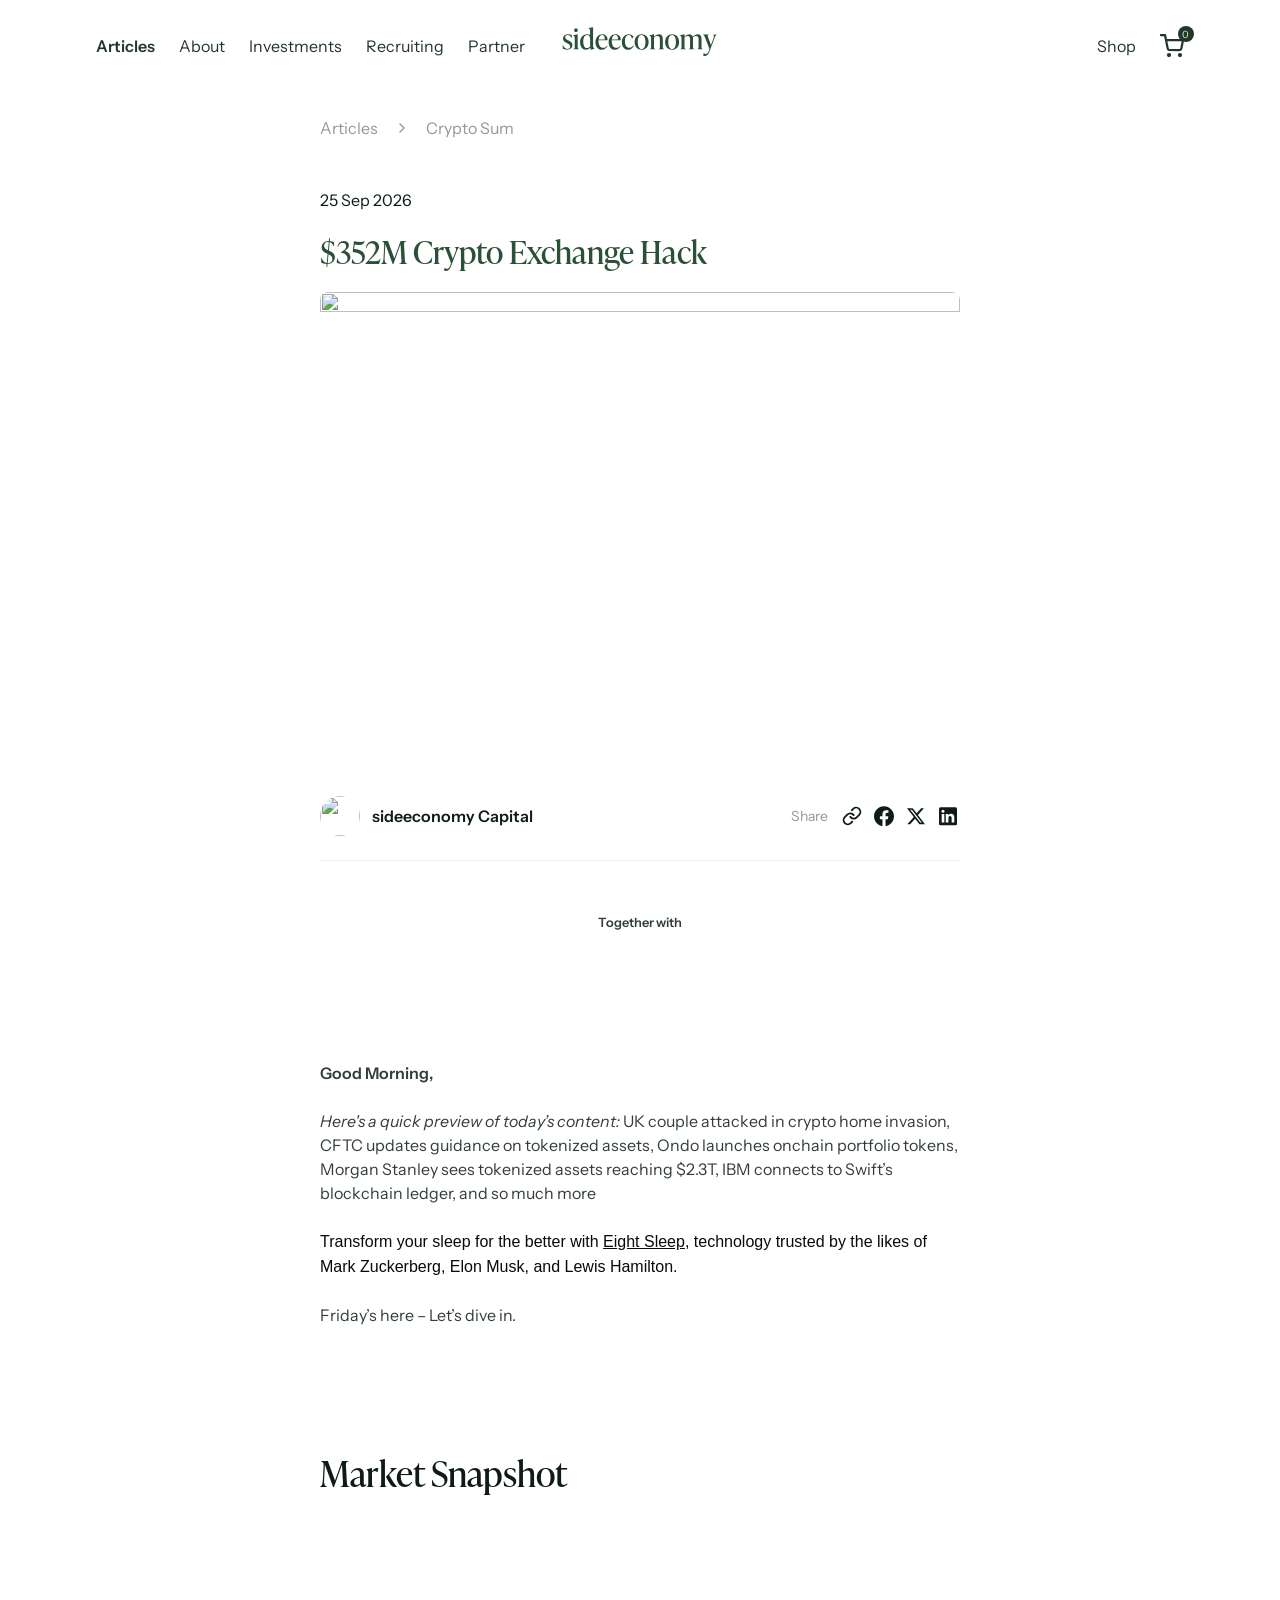
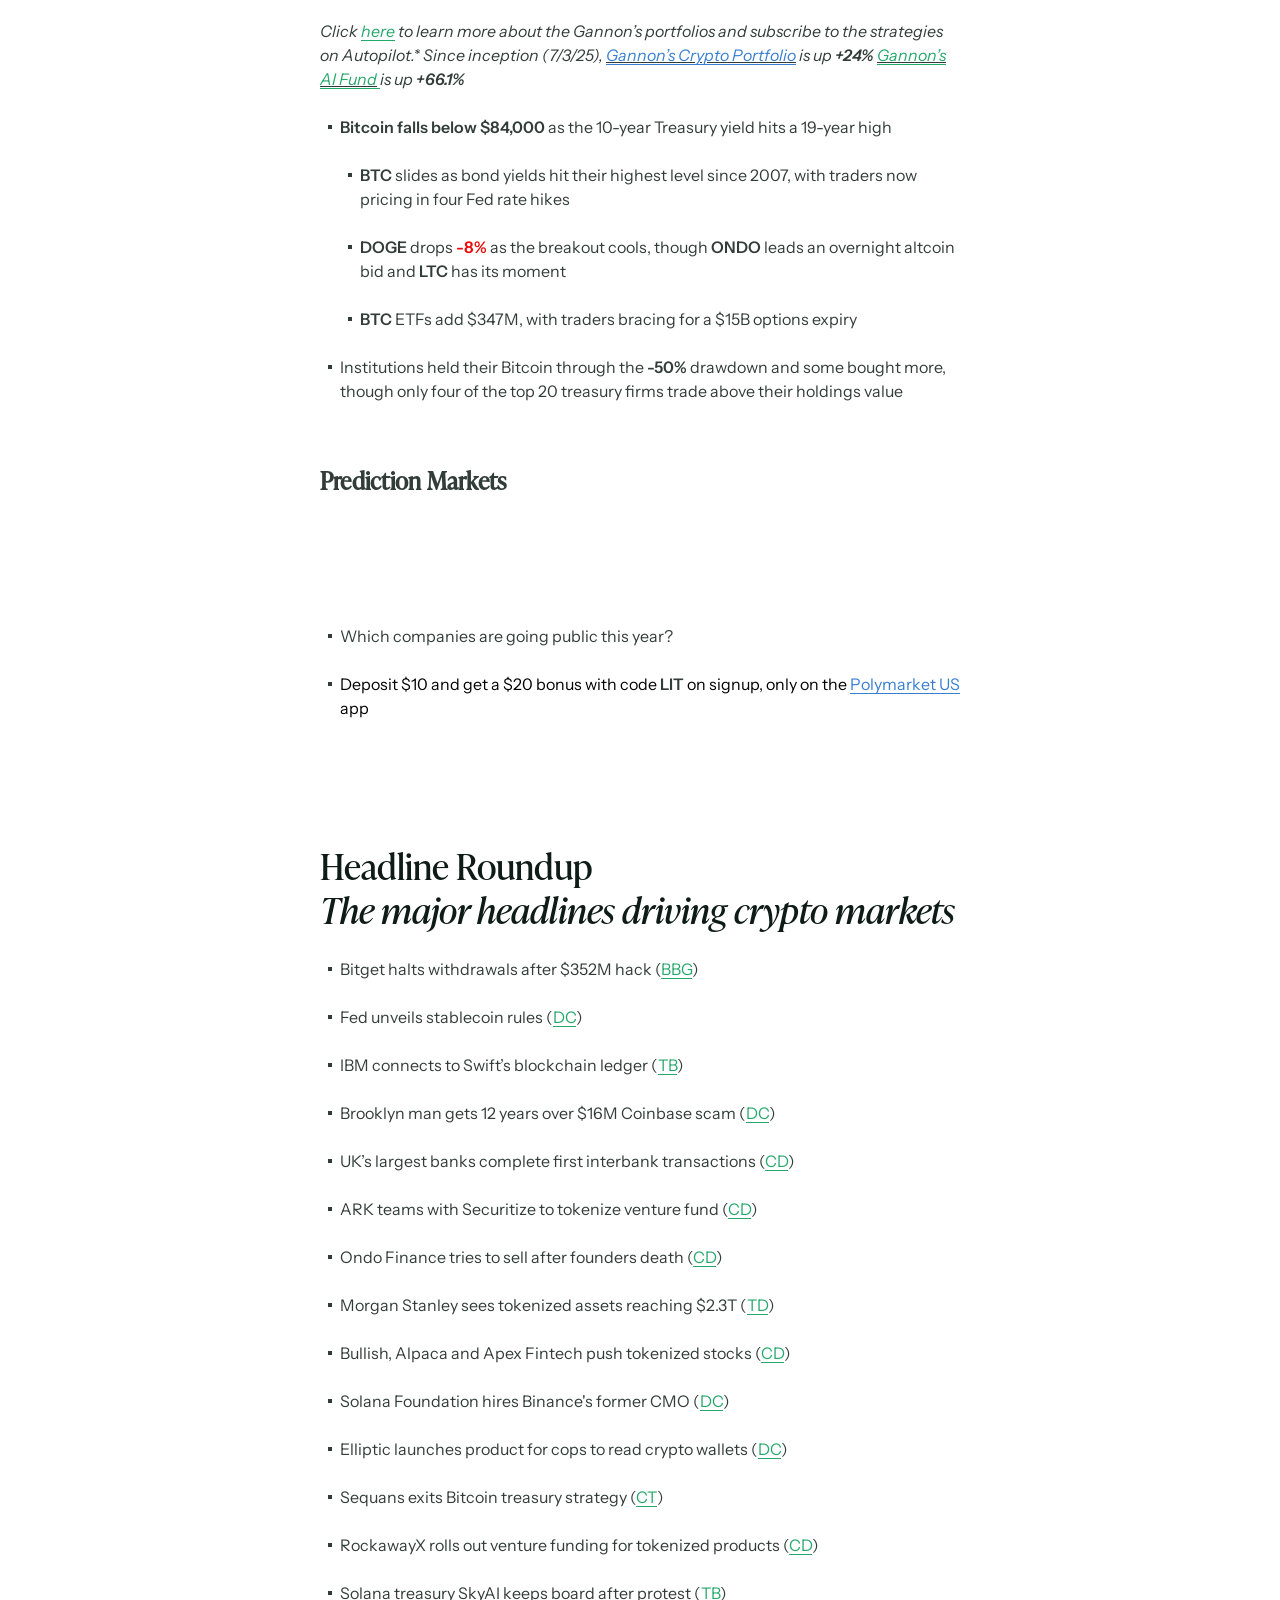
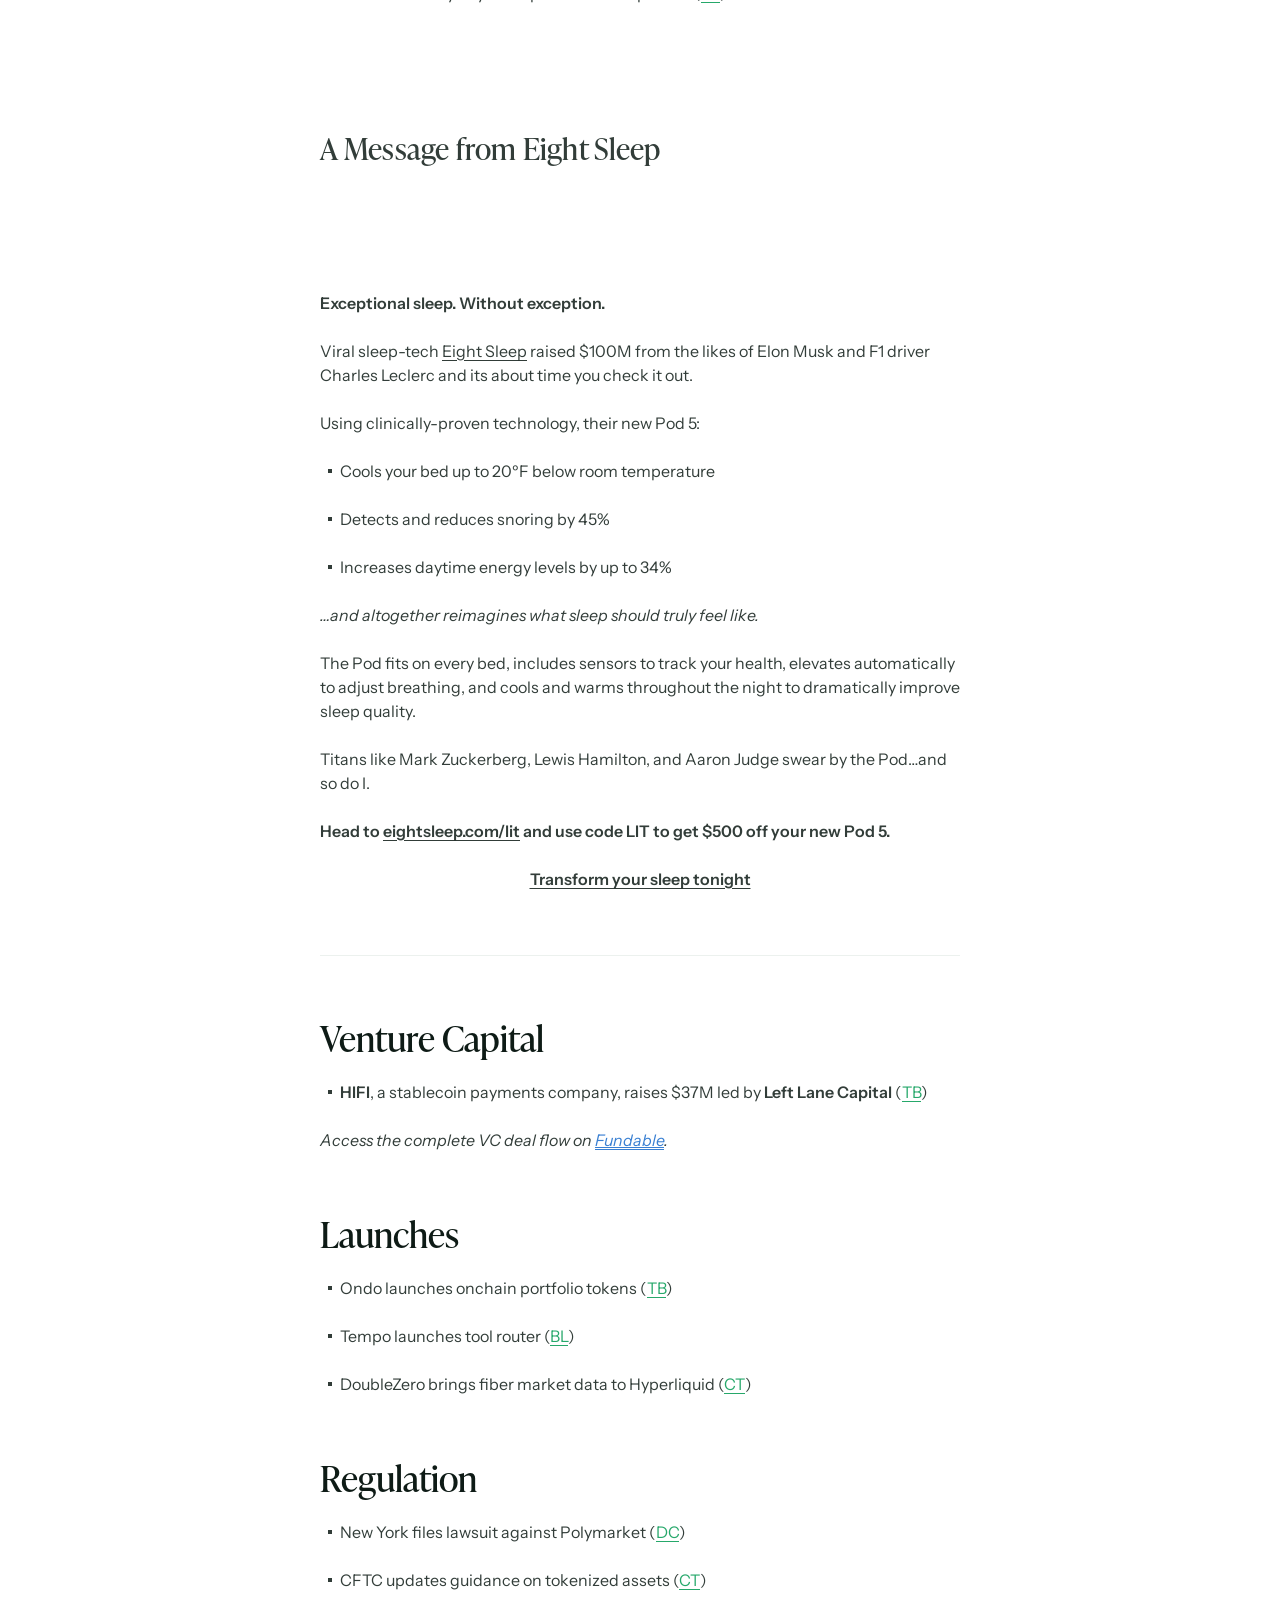
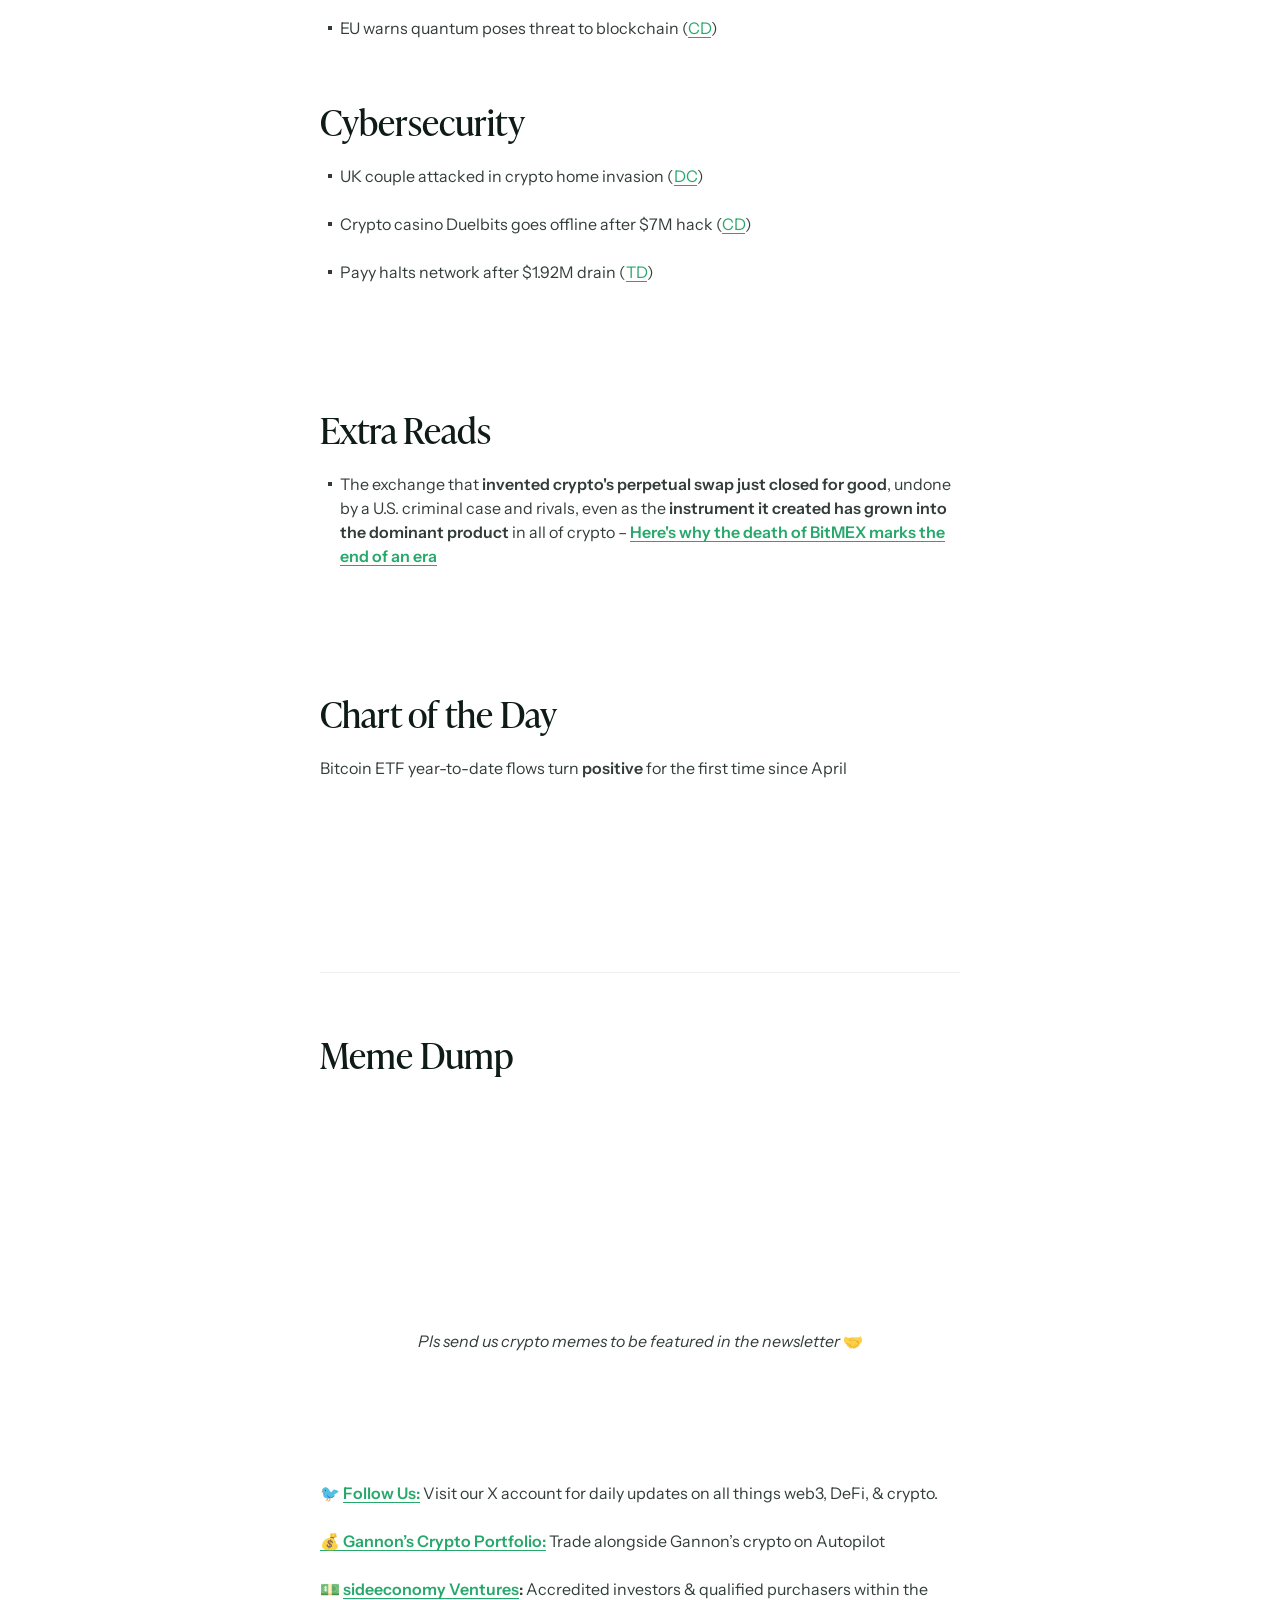
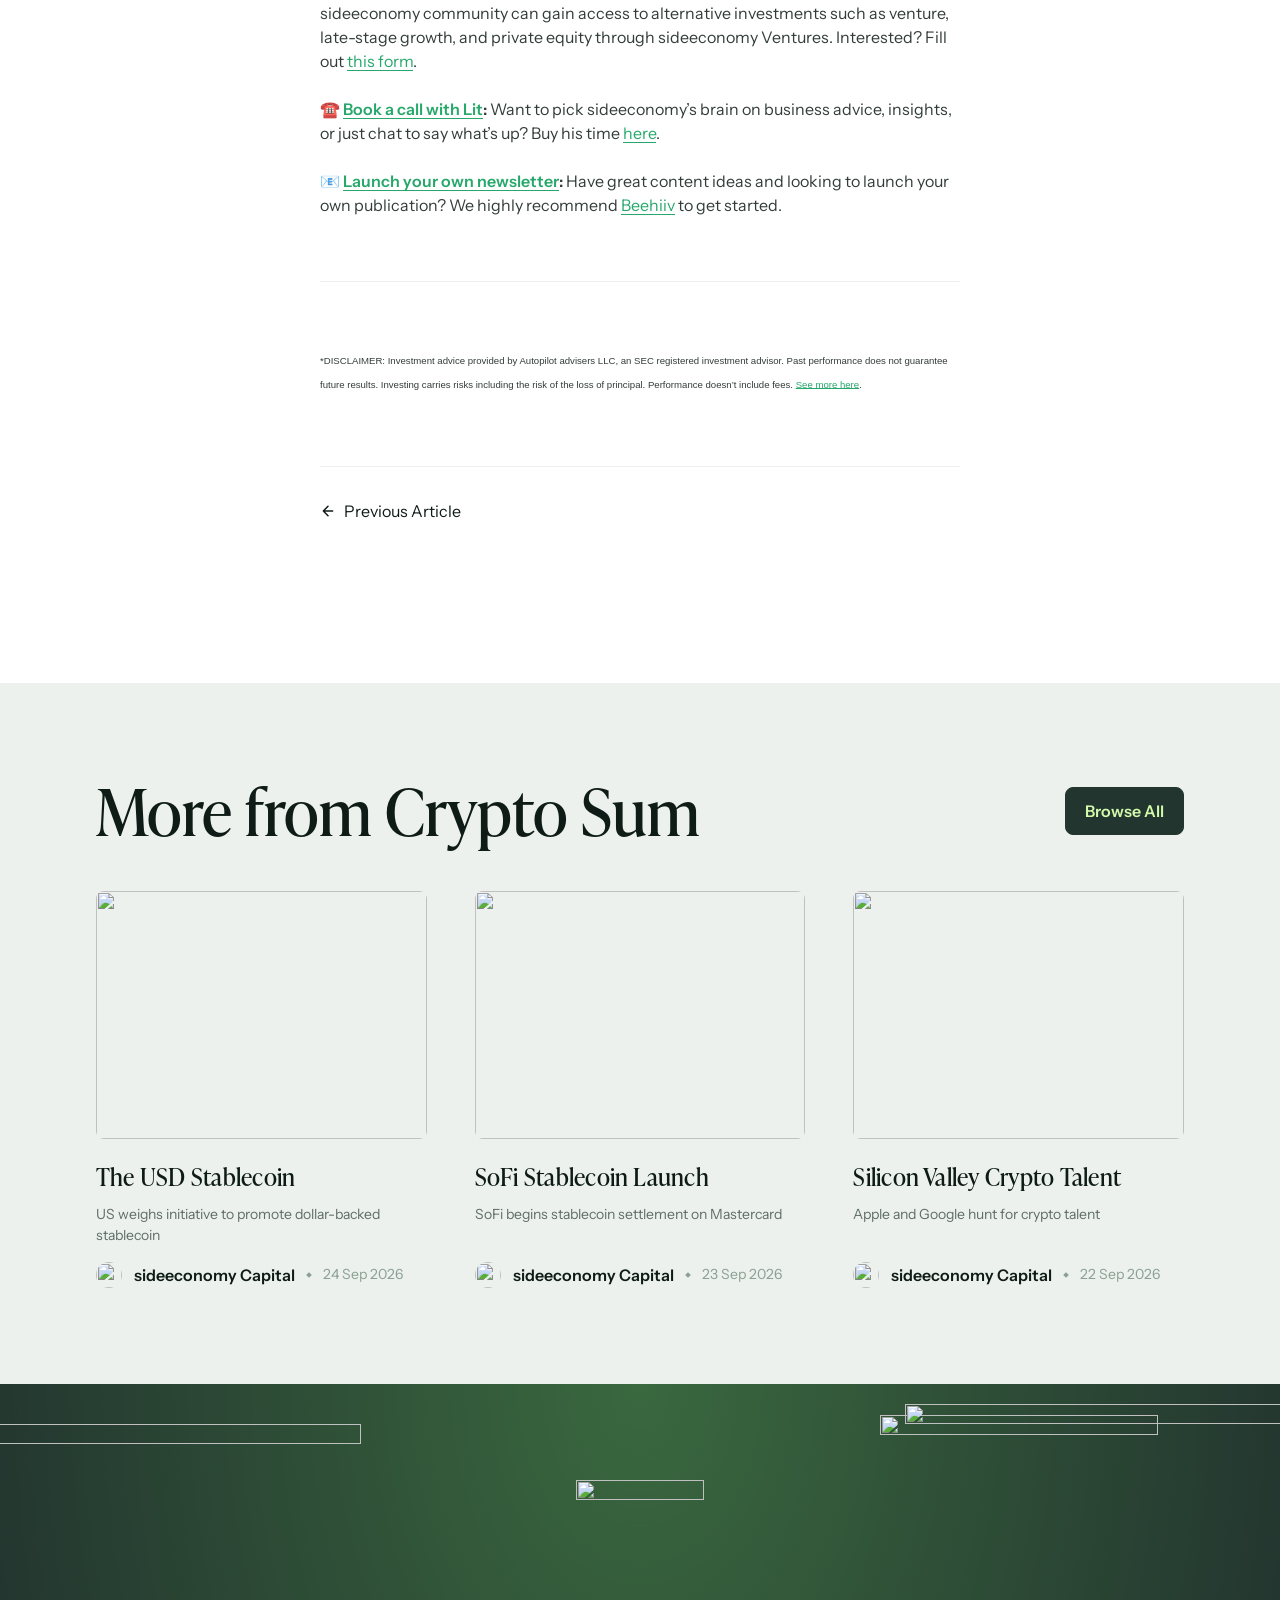
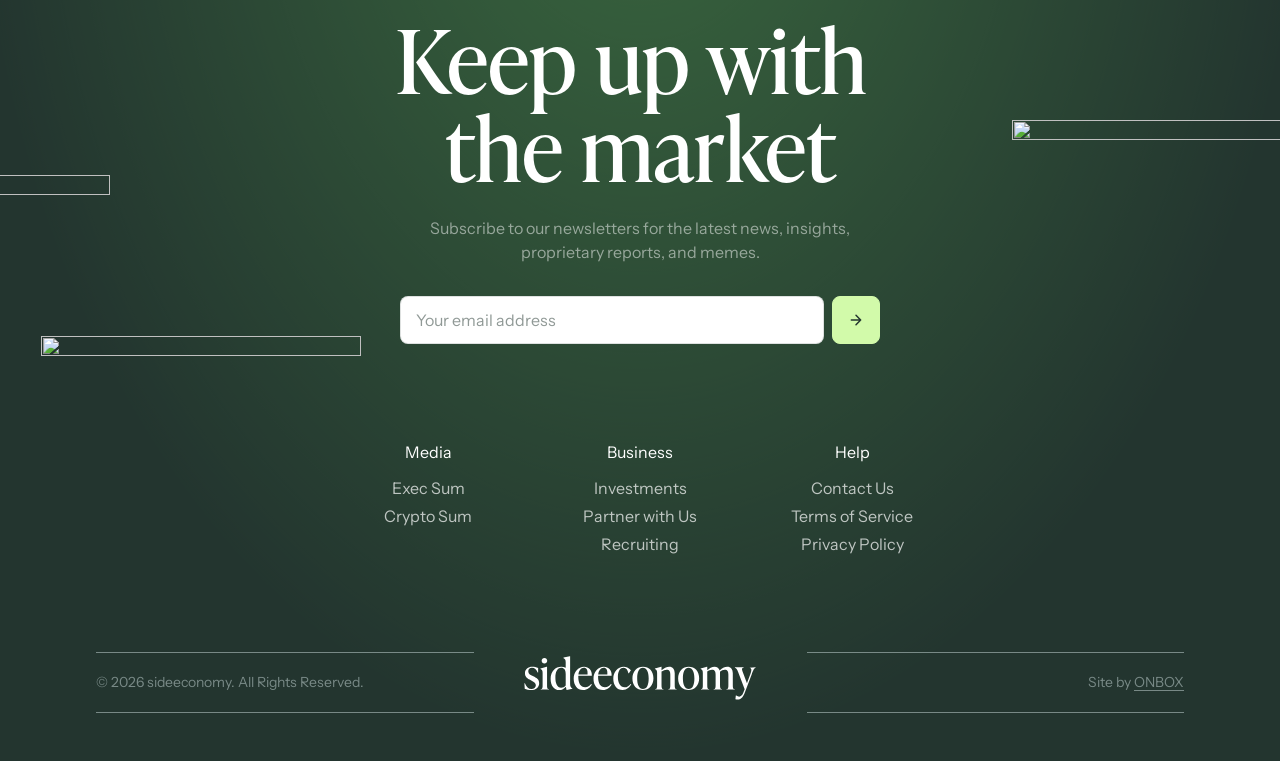
==== commit 70573bee: "feat: replace logo with authentic IvyPresto SVG vector wordmark for sideeconomy" ====
--- a/article.html
+++ b/article.html
@@ -104,7 +104,7 @@
       </button>
     </nav>
     <div class="site-header_logo">
-      <a class="logo" href=index.html aria-label="sideeconomy"><span class="brand-logo-text">sideeconomy</span></a>
+      <a class="logo" href=index.html aria-label="sideeconomy"><svg xmlns="http://www.w3.org/2000/svg" fill="none" viewBox="0 0 158 38"><path fill="currentColor" d="M6 26.71C9.23 26.71 11.45 24.92 11.45 22.11C11.45 19.47 9.49 18.56 7.56 17.54L6.48 16.97C5.68 16.55 4.18 15.84 4.18 14.11C4.18 12.77 5.14 11.89 6.65 11.89C8.44 11.89 9.63 12.97 10.42 15.07L10.76 15.07L10.76 11.95C9.66 11.41 8.01 11.16 6.88 11.16C4.09 11.16 1.97 12.77 1.97 15.47C1.97 17.97 3.70 18.96 5.09 19.70L6.19 20.30C8.29 21.43 9.23 22.03 9.23 23.53C9.23 25.12 7.95 25.97 6.34 25.97C4.18 25.97 3.04 24.55 1.94 22.11L1.60 22.11L1.82 25.86C2.87 26.37 4.55 26.71 6 26.71M14.96 9C15.99 9 16.81 8.18 16.81 7.13C16.81 6.10 15.99 5.28 14.96 5.28C13.91 5.28 13.09 6.10 13.09 7.13C13.09 8.18 13.91 9 14.96 9M17.95 26.37L17.95 26.03C16.78 26.03 16.70 25.06 16.70 23.25L16.70 11.21L16.47 11.21L12.30 12.35L12.30 12.69C13.26 13.03 13.74 13.54 13.74 15.36L13.74 23.25C13.74 25.06 13.66 26.03 12.50 26.03L12.50 26.37M32.08 4.17L31.85 4.17L27.68 5.08L27.68 5.42C28.65 5.76 29.13 6.27 29.13 8.09L29.13 11.87C28.28 11.44 27.28 11.16 26.12 11.16C22.32 11.16 19.08 14.14 19.08 19.27C19.08 23.62 21.41 26.71 24.73 26.71C26.57 26.71 28.14 25.75 29.24 24.44L29.70 26.71L29.92 26.71L33.53 25.86L33.53 25.52C32.56 25.18 32.08 24.38 32.08 22.57M26.09 25.12C23.45 25.12 22.26 22.11 22.26 18.45C22.26 14.82 23.42 11.89 26.15 11.89C28.08 11.89 29.13 13.37 29.13 15.92L29.13 23.59C28.33 24.44 27.34 25.12 26.09 25.12M46.07 22.68C45.22 23.76 43.94 24.87 42.13 24.87C38.98 24.87 37.53 22 37.53 17.83C37.53 17.63 37.53 17.43 37.56 17.23L46.56 17.23C46.78 13.48 44.63 11.16 41.36 11.16C37.47 11.16 34.46 14.56 34.46 19.16C34.46 23.33 36.74 26.71 40.71 26.71C43.77 26.71 45.53 24.72 46.58 22.99M41.22 11.89C43.21 11.89 43.89 13.46 43.69 16.38L37.62 16.38C37.96 13.88 39.15 11.89 41.22 11.89M59.27 22.68C58.42 23.76 57.14 24.87 55.33 24.87C52.18 24.87 50.73 22 50.73 17.83C50.73 17.63 50.73 17.43 50.76 17.23L59.75 17.23C59.98 13.48 57.82 11.16 54.56 11.16C50.67 11.16 47.66 14.56 47.66 19.16C47.66 23.33 49.93 26.71 53.91 26.71C56.97 26.71 58.73 24.72 59.78 22.99M54.42 11.89C56.41 11.89 57.09 13.46 56.89 16.38L50.81 16.38C51.15 13.88 52.35 11.89 54.42 11.89M67.08 26.71C70.14 26.71 71.82 24.67 72.87 22.91L72.36 22.59C71.45 23.73 70.23 24.87 68.41 24.87C65.46 24.87 63.93 21.97 63.93 18.05C63.93 14.05 65.52 11.89 67.76 11.89C69.60 11.89 70.40 13.34 70.91 15.53L71.25 15.53L72.61 13.54C71.59 12.18 69.77 11.16 67.76 11.16C63.87 11.16 60.86 14.53 60.86 19.16C60.86 23.33 63.13 26.71 67.08 26.71M80.59 26.71C84.68 26.71 87.63 23.59 87.63 18.88C87.63 14.11 84.79 11.16 80.65 11.16C76.56 11.16 73.61 14.28 73.61 18.99C73.61 23.76 76.44 26.71 80.59 26.71M80.65 25.97C78.03 25.97 76.79 22.96 76.79 18.93C76.79 14.73 77.98 11.89 80.59 11.89C83.20 11.89 84.45 14.90 84.45 18.93C84.45 23.13 83.26 25.97 80.65 25.97M101.82 15.58C101.82 12.75 100.46 11.16 98.19 11.16C96.37 11.16 94.50 12.21 93.02 13.57L93.02 11.21L92.79 11.21L88.62 12.35L88.62 12.69C89.59 13.03 90.07 13.54 90.07 15.36L90.07 23.25C90.07 25.06 89.98 26.03 88.82 26.03L88.82 26.37L94.27 26.37L94.27 26.03C93.11 26.03 93.02 25.06 93.02 23.25L93.02 14.39C94.10 13.60 95.38 13.09 96.40 13.09C98.41 13.09 98.87 14.45 98.87 16.44L98.87 23.25C98.87 25.06 98.78 26.03 97.62 26.03L97.62 26.37L103.07 26.37L103.07 26.03C101.91 26.03 101.82 25.06 101.82 23.25M111.07 26.71C115.16 26.71 118.11 23.59 118.11 18.88C118.11 14.11 115.27 11.16 111.13 11.16C107.04 11.16 104.09 14.28 104.09 18.99C104.09 23.76 106.93 26.71 111.07 26.71M111.13 25.97C108.52 25.97 107.27 22.96 107.27 18.93C107.27 14.73 108.46 11.89 111.07 11.89C113.68 11.89 114.93 14.90 114.93 18.93C114.93 23.13 113.74 25.97 111.13 25.97M140.54 15.58C140.54 12.75 139.17 11.16 136.90 11.16C135.03 11.16 133.13 12.29 131.79 13.74C131.31 12.06 130.09 11.16 128.39 11.16C126.60 11.16 124.84 12.18 123.51 13.51L123.51 11.21L123.28 11.21L119.11 12.35L119.11 12.69C120.07 13.03 120.55 13.54 120.55 15.36L120.55 23.25C120.55 25.06 120.47 26.03 119.30 26.03L119.30 26.37L124.75 26.37L124.75 26.03C123.59 26.03 123.51 25.06 123.51 23.25L123.51 14.34C124.44 13.60 125.58 13.09 126.60 13.09C128.61 13.09 129.07 14.45 129.07 16.44L129.07 23.25C129.07 25.06 128.98 26.03 127.82 26.03L127.82 26.37L133.27 26.37L133.27 26.03C132.11 26.03 132.02 25.06 132.02 23.25L132.02 15.58C132.02 15.16 131.99 14.79 131.94 14.42C132.87 13.63 134.06 13.09 135.11 13.09C137.13 13.09 137.58 14.45 137.58 16.44L137.58 23.25C137.58 25.06 137.50 26.03 136.33 26.03L136.33 26.37L141.78 26.37L141.78 26.03C140.62 26.03 140.54 25.06 140.54 23.25M151.69 11.84C152.94 12.01 153.39 13.03 152.32 15.87L149.96 22.11L146.98 14.11C146.47 12.72 146.50 11.95 147.77 11.84L147.77 11.50L141.93 11.50L141.93 11.84C142.89 12.01 143.35 12.80 144.14 14.87L148.45 26.11L147.52 28.58C146.50 31.25 144.76 31.71 142.83 30.34L142.55 30.34L142.27 32.78C142.78 32.96 143.23 33.01 143.74 33.01C145.67 33.01 147.23 31.79 148.37 28.81L153.17 16.09C154.30 13.09 154.87 12.01 155.72 11.84L155.72 11.50"/></svg></a>
     </div>
     <nav class="site-header_right">
       <ul id="menu-secondary-menu" class="header-menu"><li class="menu-item menu-shop"><a href="https://shop.sideeconomy.com/">Shop</a></li>
@@ -479,7 +479,7 @@
         <p>© 2026 sideeconomy. <br />All Rights Reserved.</p>
       </div>
       <div class="site-footer_logo">
-        <a class="logo" href=index.html aria-label="sideeconomy"><span class="brand-logo-text">sideeconomy</span></a>
+        <a class="logo" href=index.html aria-label="sideeconomy"><svg xmlns="http://www.w3.org/2000/svg" fill="none" viewBox="0 0 158 38"><path fill="currentColor" d="M6 26.71C9.23 26.71 11.45 24.92 11.45 22.11C11.45 19.47 9.49 18.56 7.56 17.54L6.48 16.97C5.68 16.55 4.18 15.84 4.18 14.11C4.18 12.77 5.14 11.89 6.65 11.89C8.44 11.89 9.63 12.97 10.42 15.07L10.76 15.07L10.76 11.95C9.66 11.41 8.01 11.16 6.88 11.16C4.09 11.16 1.97 12.77 1.97 15.47C1.97 17.97 3.70 18.96 5.09 19.70L6.19 20.30C8.29 21.43 9.23 22.03 9.23 23.53C9.23 25.12 7.95 25.97 6.34 25.97C4.18 25.97 3.04 24.55 1.94 22.11L1.60 22.11L1.82 25.86C2.87 26.37 4.55 26.71 6 26.71M14.96 9C15.99 9 16.81 8.18 16.81 7.13C16.81 6.10 15.99 5.28 14.96 5.28C13.91 5.28 13.09 6.10 13.09 7.13C13.09 8.18 13.91 9 14.96 9M17.95 26.37L17.95 26.03C16.78 26.03 16.70 25.06 16.70 23.25L16.70 11.21L16.47 11.21L12.30 12.35L12.30 12.69C13.26 13.03 13.74 13.54 13.74 15.36L13.74 23.25C13.74 25.06 13.66 26.03 12.50 26.03L12.50 26.37M32.08 4.17L31.85 4.17L27.68 5.08L27.68 5.42C28.65 5.76 29.13 6.27 29.13 8.09L29.13 11.87C28.28 11.44 27.28 11.16 26.12 11.16C22.32 11.16 19.08 14.14 19.08 19.27C19.08 23.62 21.41 26.71 24.73 26.71C26.57 26.71 28.14 25.75 29.24 24.44L29.70 26.71L29.92 26.71L33.53 25.86L33.53 25.52C32.56 25.18 32.08 24.38 32.08 22.57M26.09 25.12C23.45 25.12 22.26 22.11 22.26 18.45C22.26 14.82 23.42 11.89 26.15 11.89C28.08 11.89 29.13 13.37 29.13 15.92L29.13 23.59C28.33 24.44 27.34 25.12 26.09 25.12M46.07 22.68C45.22 23.76 43.94 24.87 42.13 24.87C38.98 24.87 37.53 22 37.53 17.83C37.53 17.63 37.53 17.43 37.56 17.23L46.56 17.23C46.78 13.48 44.63 11.16 41.36 11.16C37.47 11.16 34.46 14.56 34.46 19.16C34.46 23.33 36.74 26.71 40.71 26.71C43.77 26.71 45.53 24.72 46.58 22.99M41.22 11.89C43.21 11.89 43.89 13.46 43.69 16.38L37.62 16.38C37.96 13.88 39.15 11.89 41.22 11.89M59.27 22.68C58.42 23.76 57.14 24.87 55.33 24.87C52.18 24.87 50.73 22 50.73 17.83C50.73 17.63 50.73 17.43 50.76 17.23L59.75 17.23C59.98 13.48 57.82 11.16 54.56 11.16C50.67 11.16 47.66 14.56 47.66 19.16C47.66 23.33 49.93 26.71 53.91 26.71C56.97 26.71 58.73 24.72 59.78 22.99M54.42 11.89C56.41 11.89 57.09 13.46 56.89 16.38L50.81 16.38C51.15 13.88 52.35 11.89 54.42 11.89M67.08 26.71C70.14 26.71 71.82 24.67 72.87 22.91L72.36 22.59C71.45 23.73 70.23 24.87 68.41 24.87C65.46 24.87 63.93 21.97 63.93 18.05C63.93 14.05 65.52 11.89 67.76 11.89C69.60 11.89 70.40 13.34 70.91 15.53L71.25 15.53L72.61 13.54C71.59 12.18 69.77 11.16 67.76 11.16C63.87 11.16 60.86 14.53 60.86 19.16C60.86 23.33 63.13 26.71 67.08 26.71M80.59 26.71C84.68 26.71 87.63 23.59 87.63 18.88C87.63 14.11 84.79 11.16 80.65 11.16C76.56 11.16 73.61 14.28 73.61 18.99C73.61 23.76 76.44 26.71 80.59 26.71M80.65 25.97C78.03 25.97 76.79 22.96 76.79 18.93C76.79 14.73 77.98 11.89 80.59 11.89C83.20 11.89 84.45 14.90 84.45 18.93C84.45 23.13 83.26 25.97 80.65 25.97M101.82 15.58C101.82 12.75 100.46 11.16 98.19 11.16C96.37 11.16 94.50 12.21 93.02 13.57L93.02 11.21L92.79 11.21L88.62 12.35L88.62 12.69C89.59 13.03 90.07 13.54 90.07 15.36L90.07 23.25C90.07 25.06 89.98 26.03 88.82 26.03L88.82 26.37L94.27 26.37L94.27 26.03C93.11 26.03 93.02 25.06 93.02 23.25L93.02 14.39C94.10 13.60 95.38 13.09 96.40 13.09C98.41 13.09 98.87 14.45 98.87 16.44L98.87 23.25C98.87 25.06 98.78 26.03 97.62 26.03L97.62 26.37L103.07 26.37L103.07 26.03C101.91 26.03 101.82 25.06 101.82 23.25M111.07 26.71C115.16 26.71 118.11 23.59 118.11 18.88C118.11 14.11 115.27 11.16 111.13 11.16C107.04 11.16 104.09 14.28 104.09 18.99C104.09 23.76 106.93 26.71 111.07 26.71M111.13 25.97C108.52 25.97 107.27 22.96 107.27 18.93C107.27 14.73 108.46 11.89 111.07 11.89C113.68 11.89 114.93 14.90 114.93 18.93C114.93 23.13 113.74 25.97 111.13 25.97M140.54 15.58C140.54 12.75 139.17 11.16 136.90 11.16C135.03 11.16 133.13 12.29 131.79 13.74C131.31 12.06 130.09 11.16 128.39 11.16C126.60 11.16 124.84 12.18 123.51 13.51L123.51 11.21L123.28 11.21L119.11 12.35L119.11 12.69C120.07 13.03 120.55 13.54 120.55 15.36L120.55 23.25C120.55 25.06 120.47 26.03 119.30 26.03L119.30 26.37L124.75 26.37L124.75 26.03C123.59 26.03 123.51 25.06 123.51 23.25L123.51 14.34C124.44 13.60 125.58 13.09 126.60 13.09C128.61 13.09 129.07 14.45 129.07 16.44L129.07 23.25C129.07 25.06 128.98 26.03 127.82 26.03L127.82 26.37L133.27 26.37L133.27 26.03C132.11 26.03 132.02 25.06 132.02 23.25L132.02 15.58C132.02 15.16 131.99 14.79 131.94 14.42C132.87 13.63 134.06 13.09 135.11 13.09C137.13 13.09 137.58 14.45 137.58 16.44L137.58 23.25C137.58 25.06 137.50 26.03 136.33 26.03L136.33 26.37L141.78 26.37L141.78 26.03C140.62 26.03 140.54 25.06 140.54 23.25M151.69 11.84C152.94 12.01 153.39 13.03 152.32 15.87L149.96 22.11L146.98 14.11C146.47 12.72 146.50 11.95 147.77 11.84L147.77 11.50L141.93 11.50L141.93 11.84C142.89 12.01 143.35 12.80 144.14 14.87L148.45 26.11L147.52 28.58C146.50 31.25 144.76 31.71 142.83 30.34L142.55 30.34L142.27 32.78C142.78 32.96 143.23 33.01 143.74 33.01C145.67 33.01 147.23 31.79 148.37 28.81L153.17 16.09C154.30 13.09 154.87 12.01 155.72 11.84L155.72 11.50"/></svg></a>
       </div>
       <div class="site-footer_credits">
         <p>Site by <a href="https://onboxcreative.com/" target="_blank" rel="noopener nofollow">ONBOX</a></p>
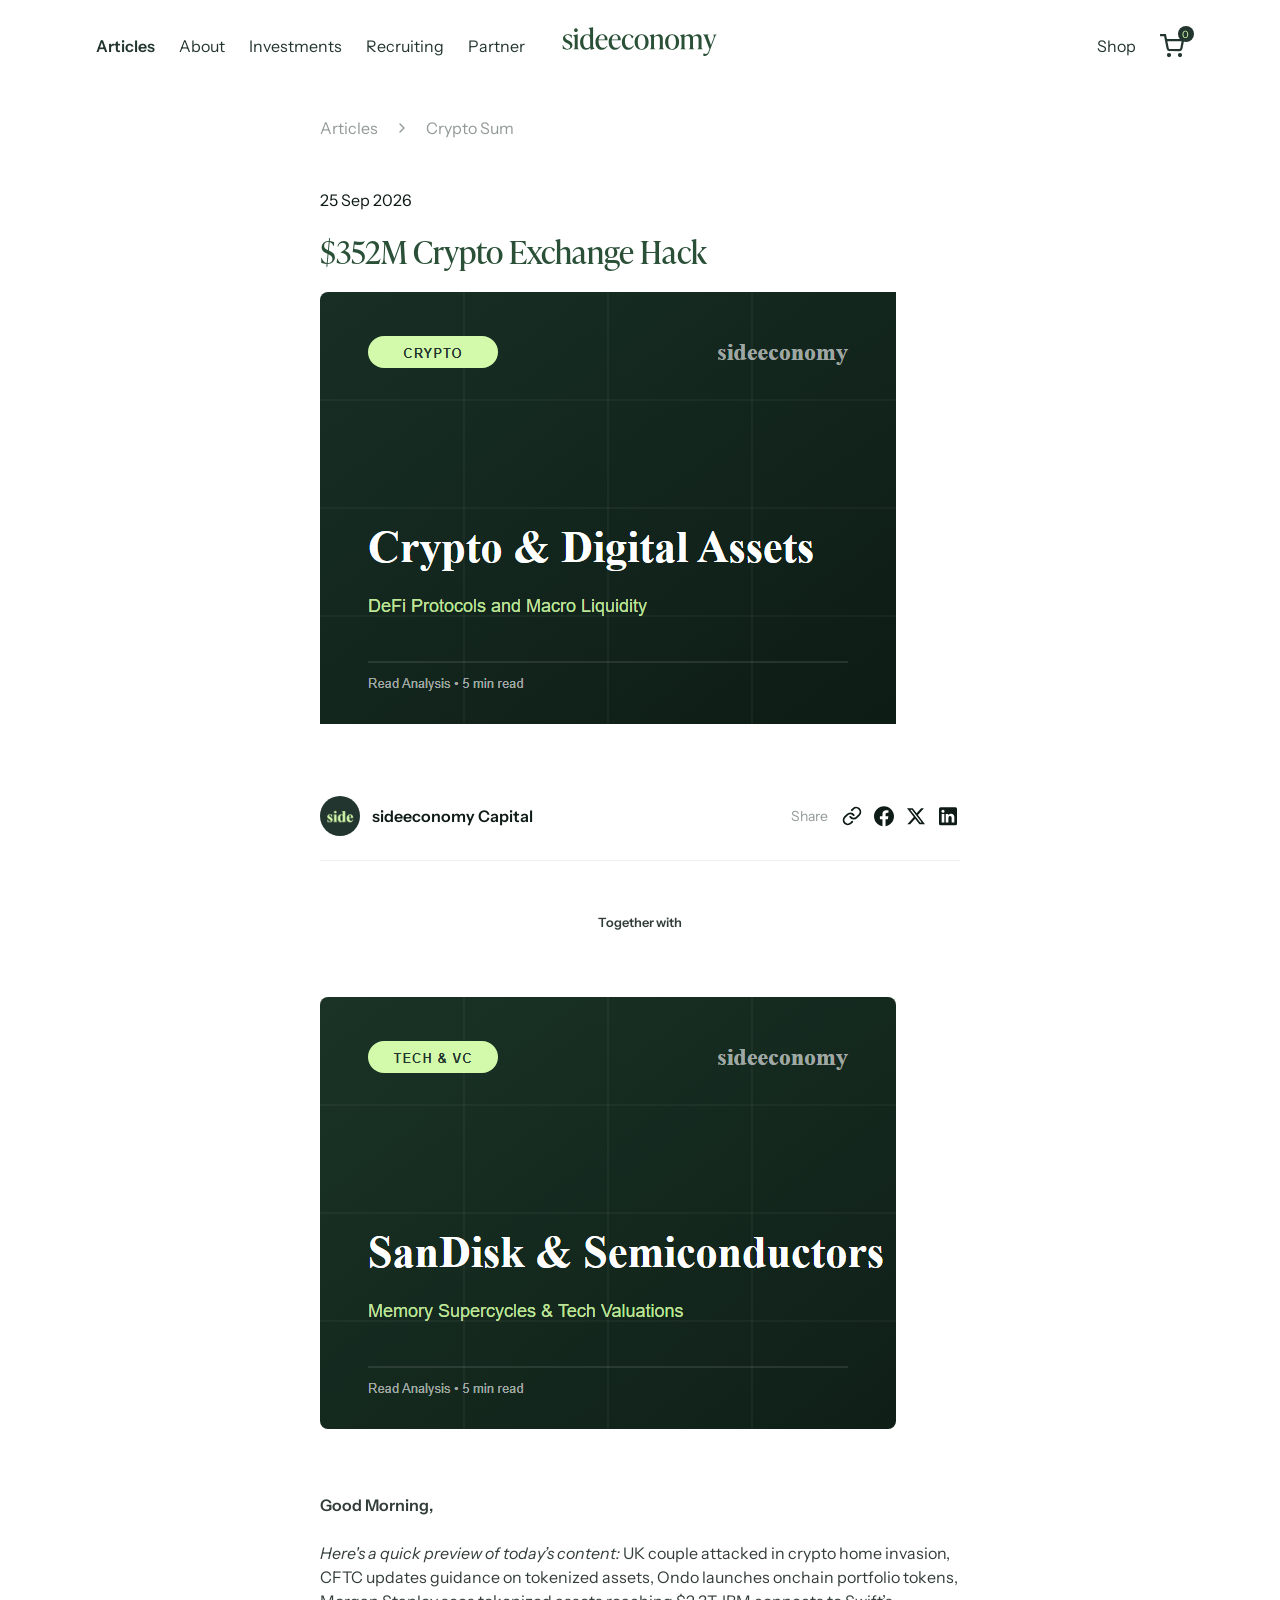
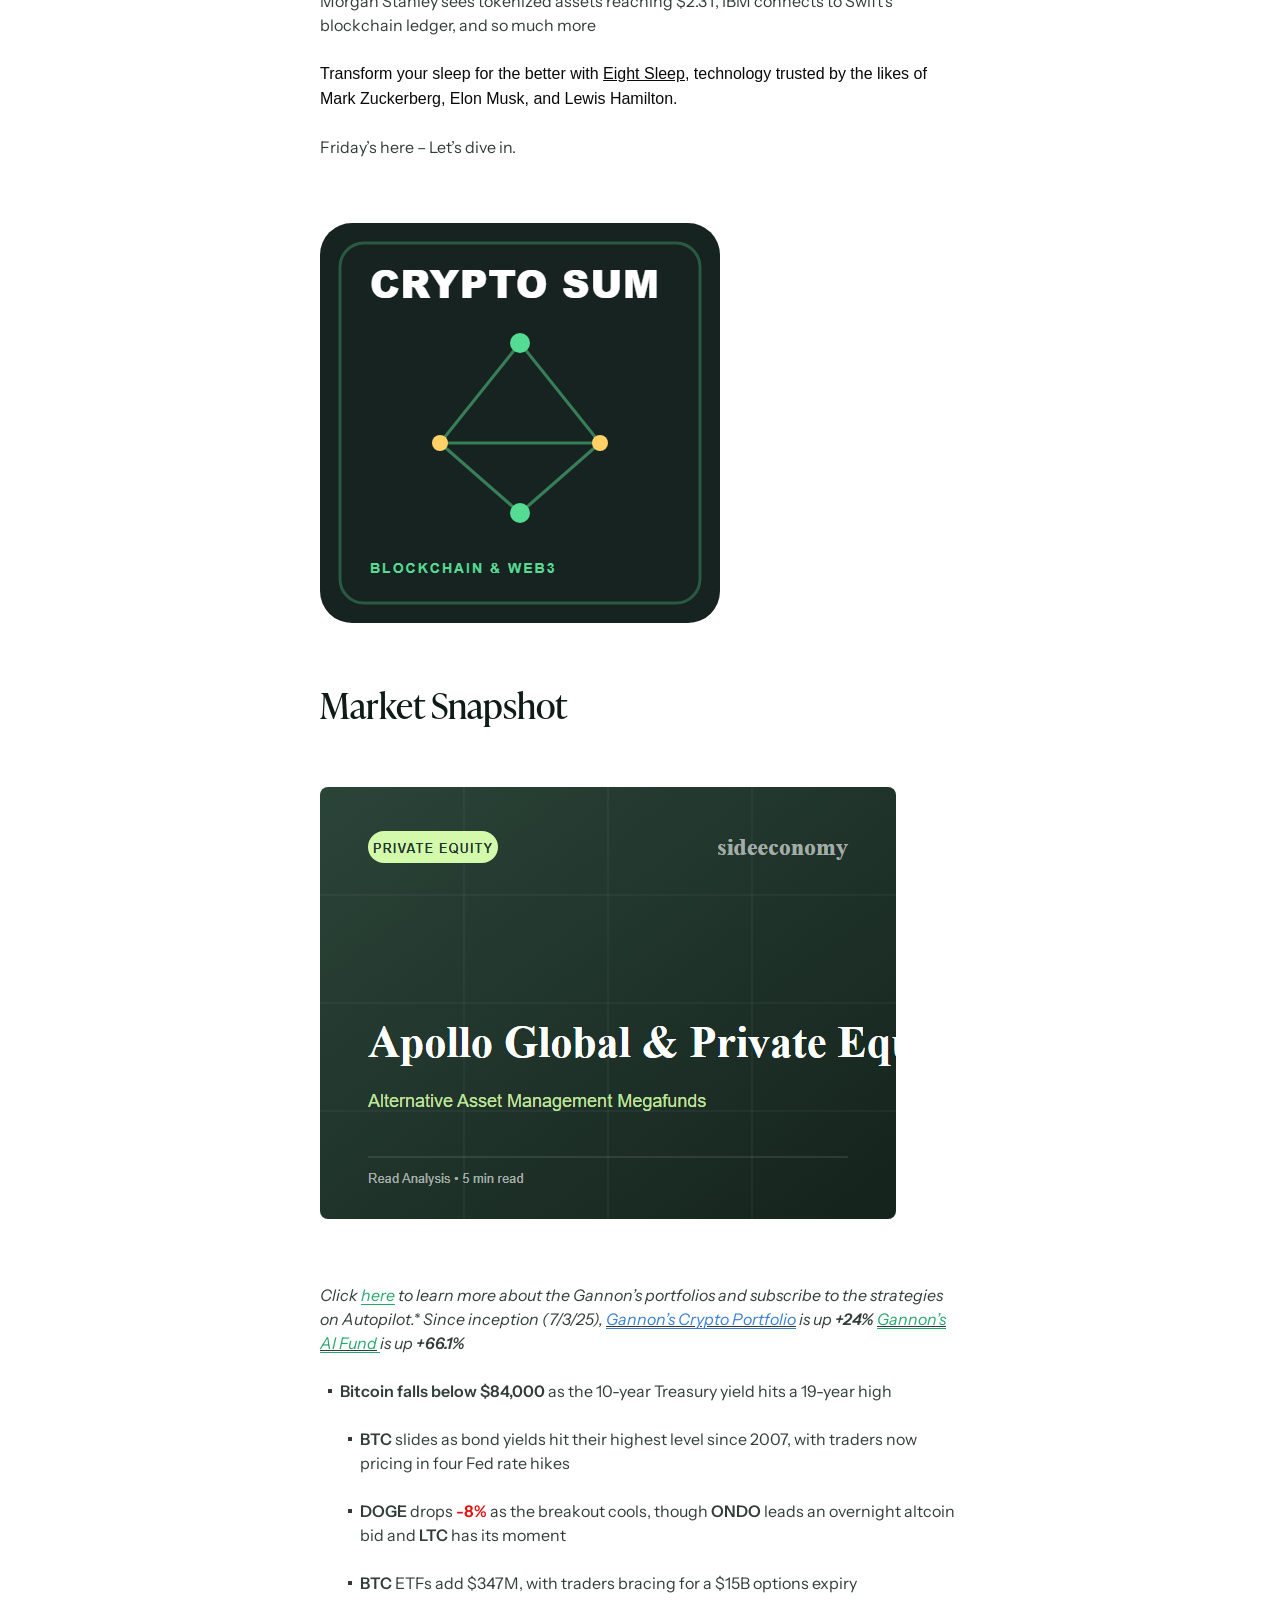
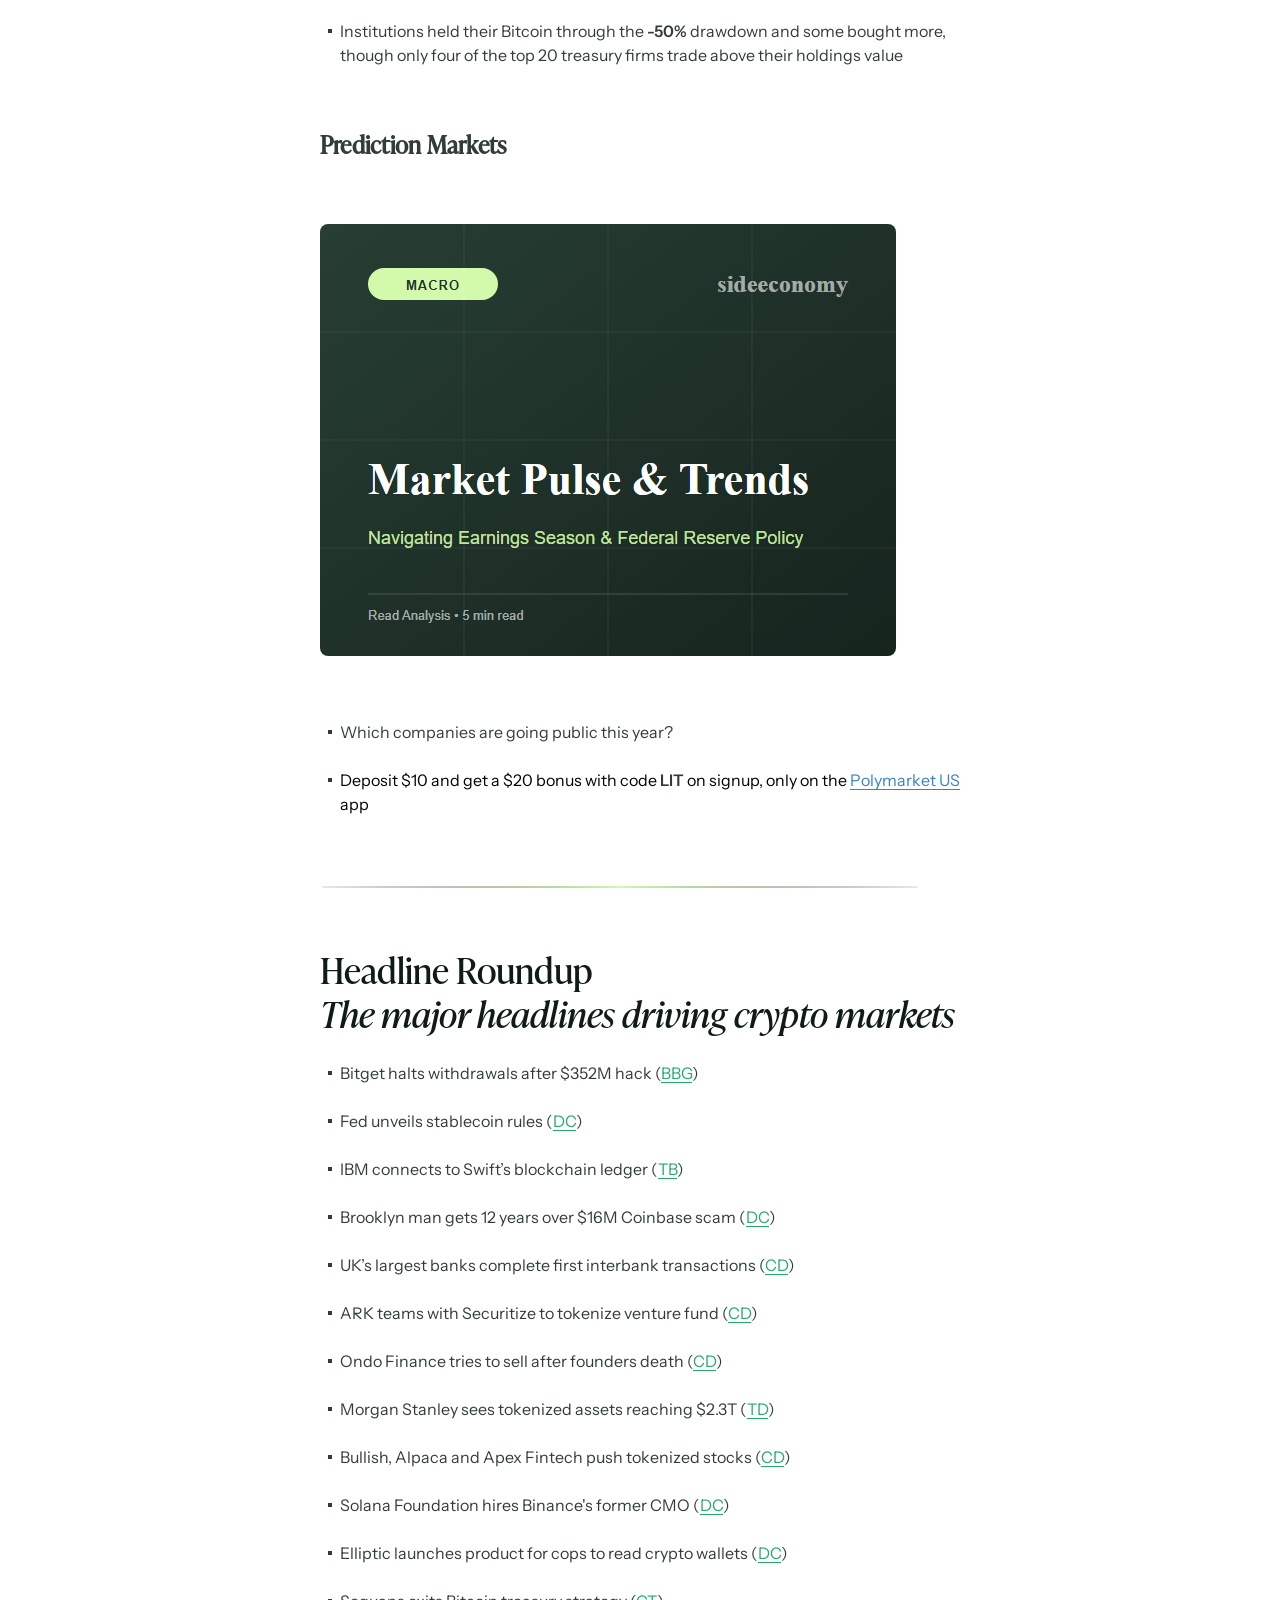
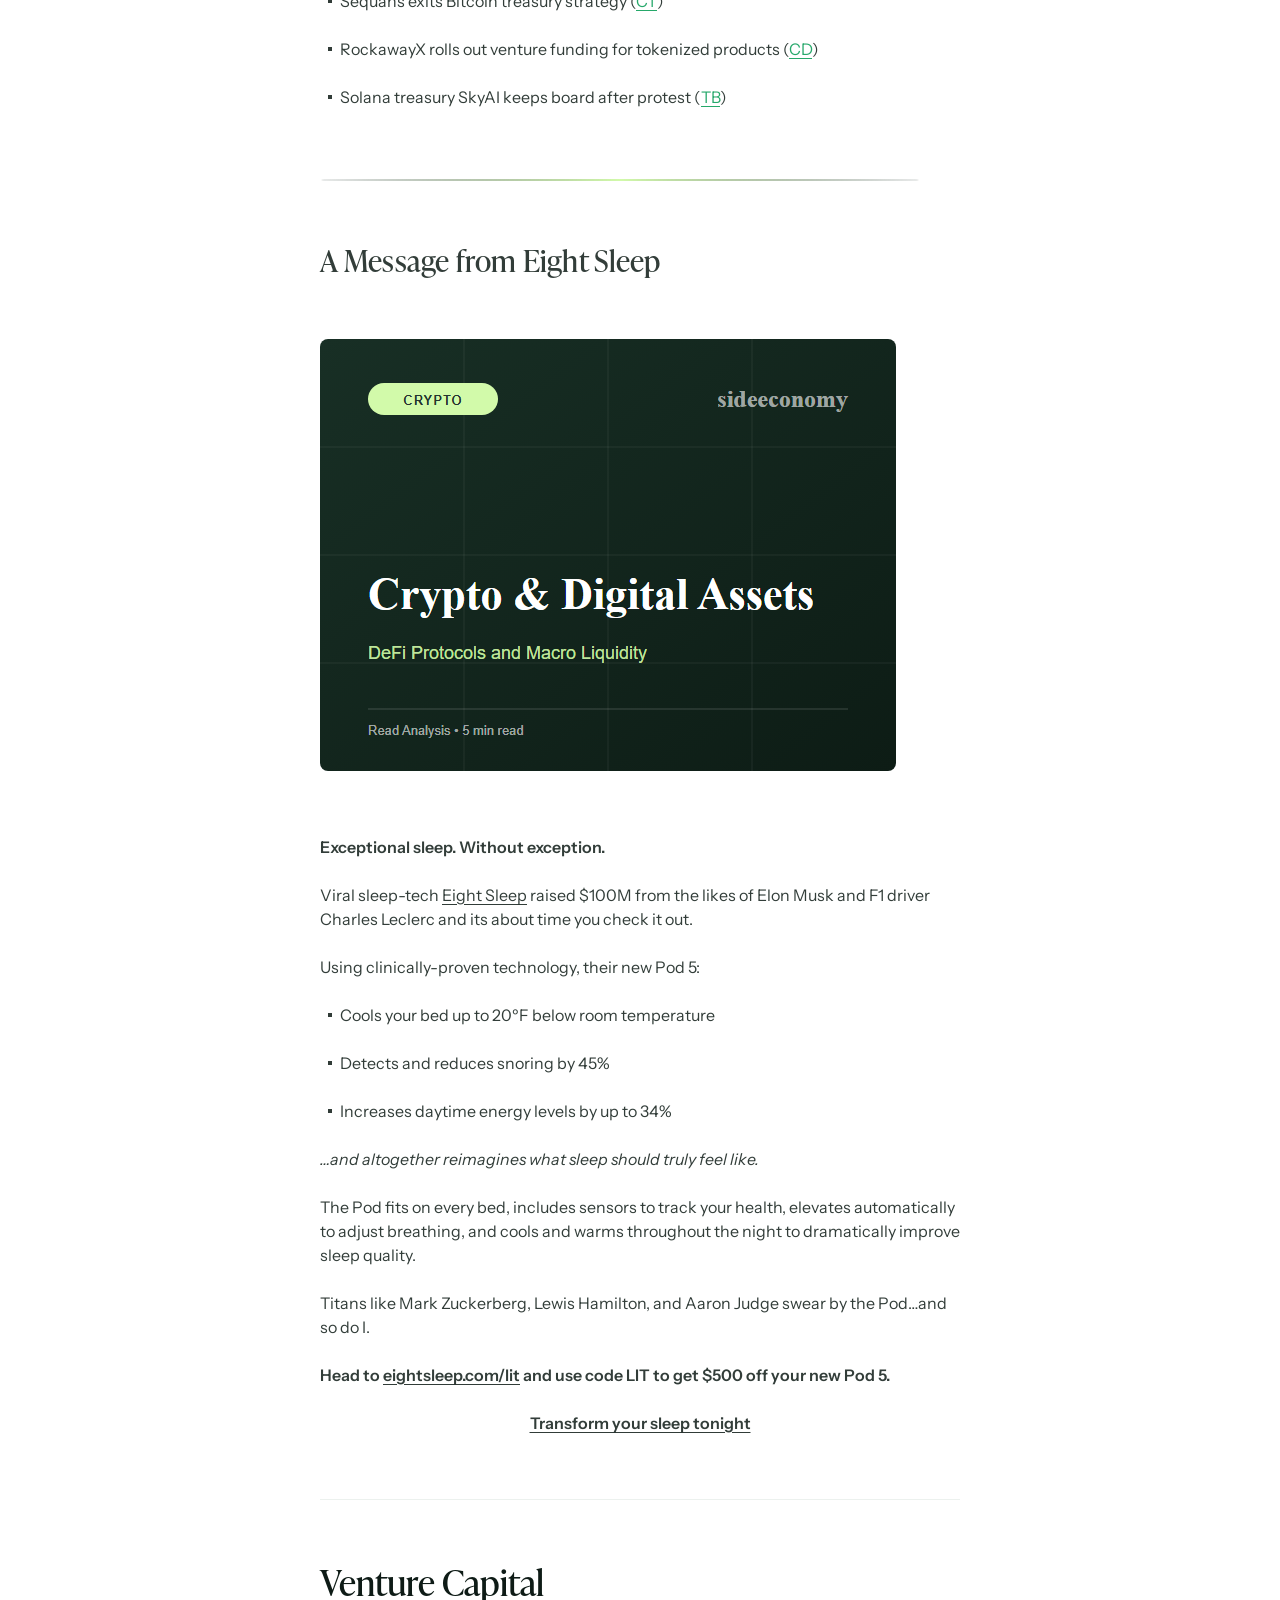
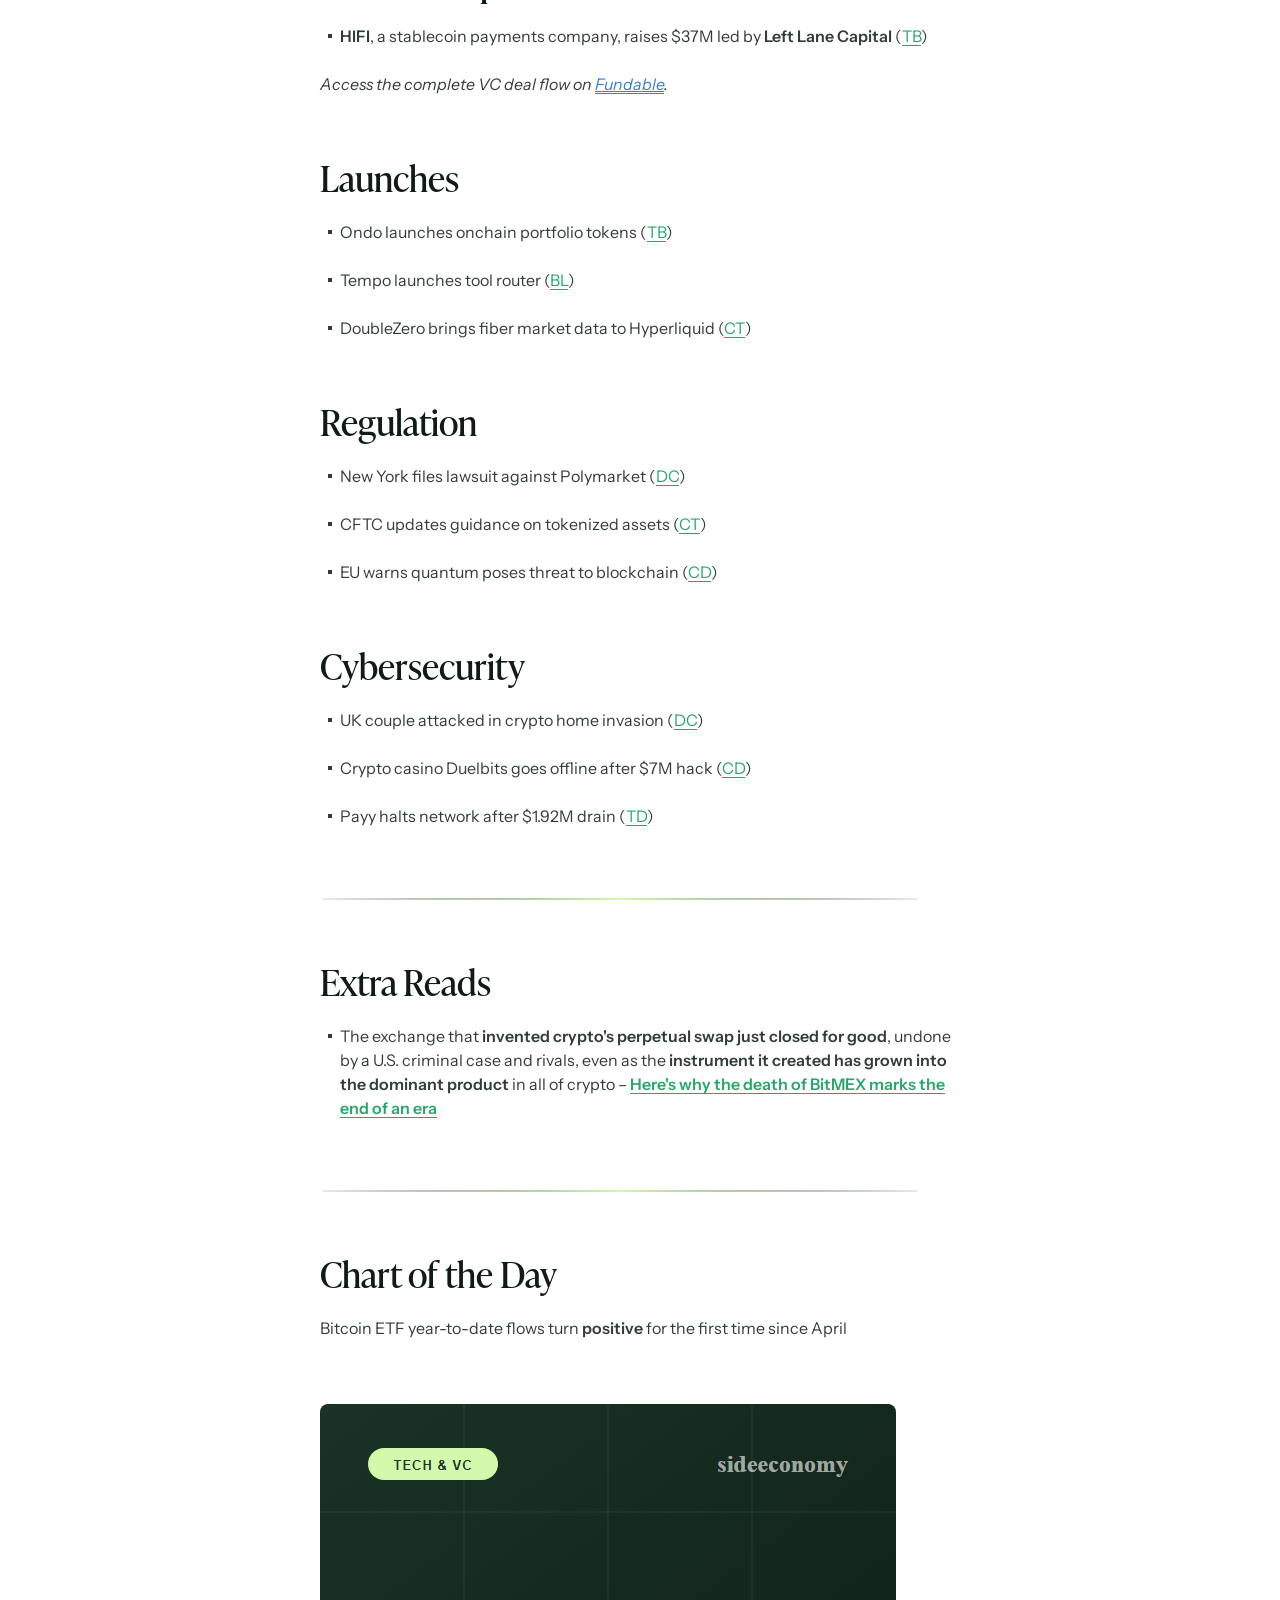
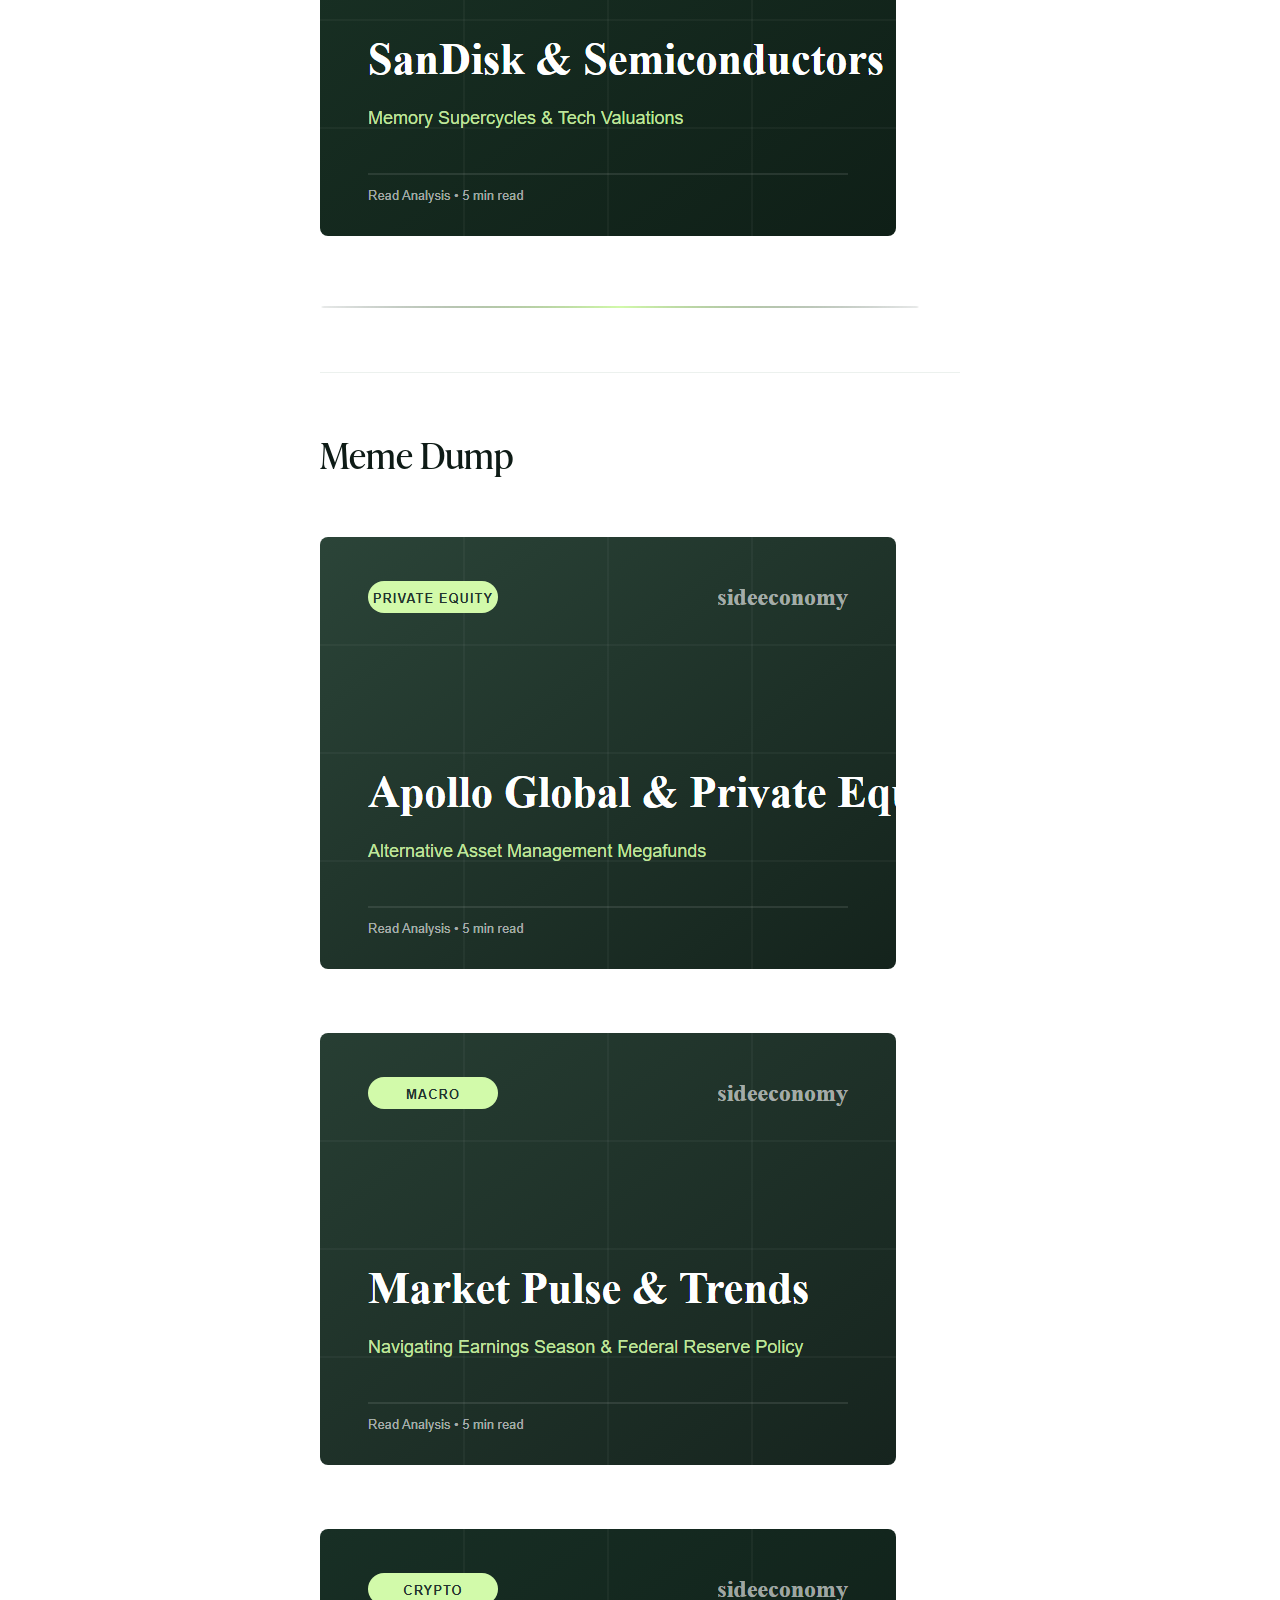
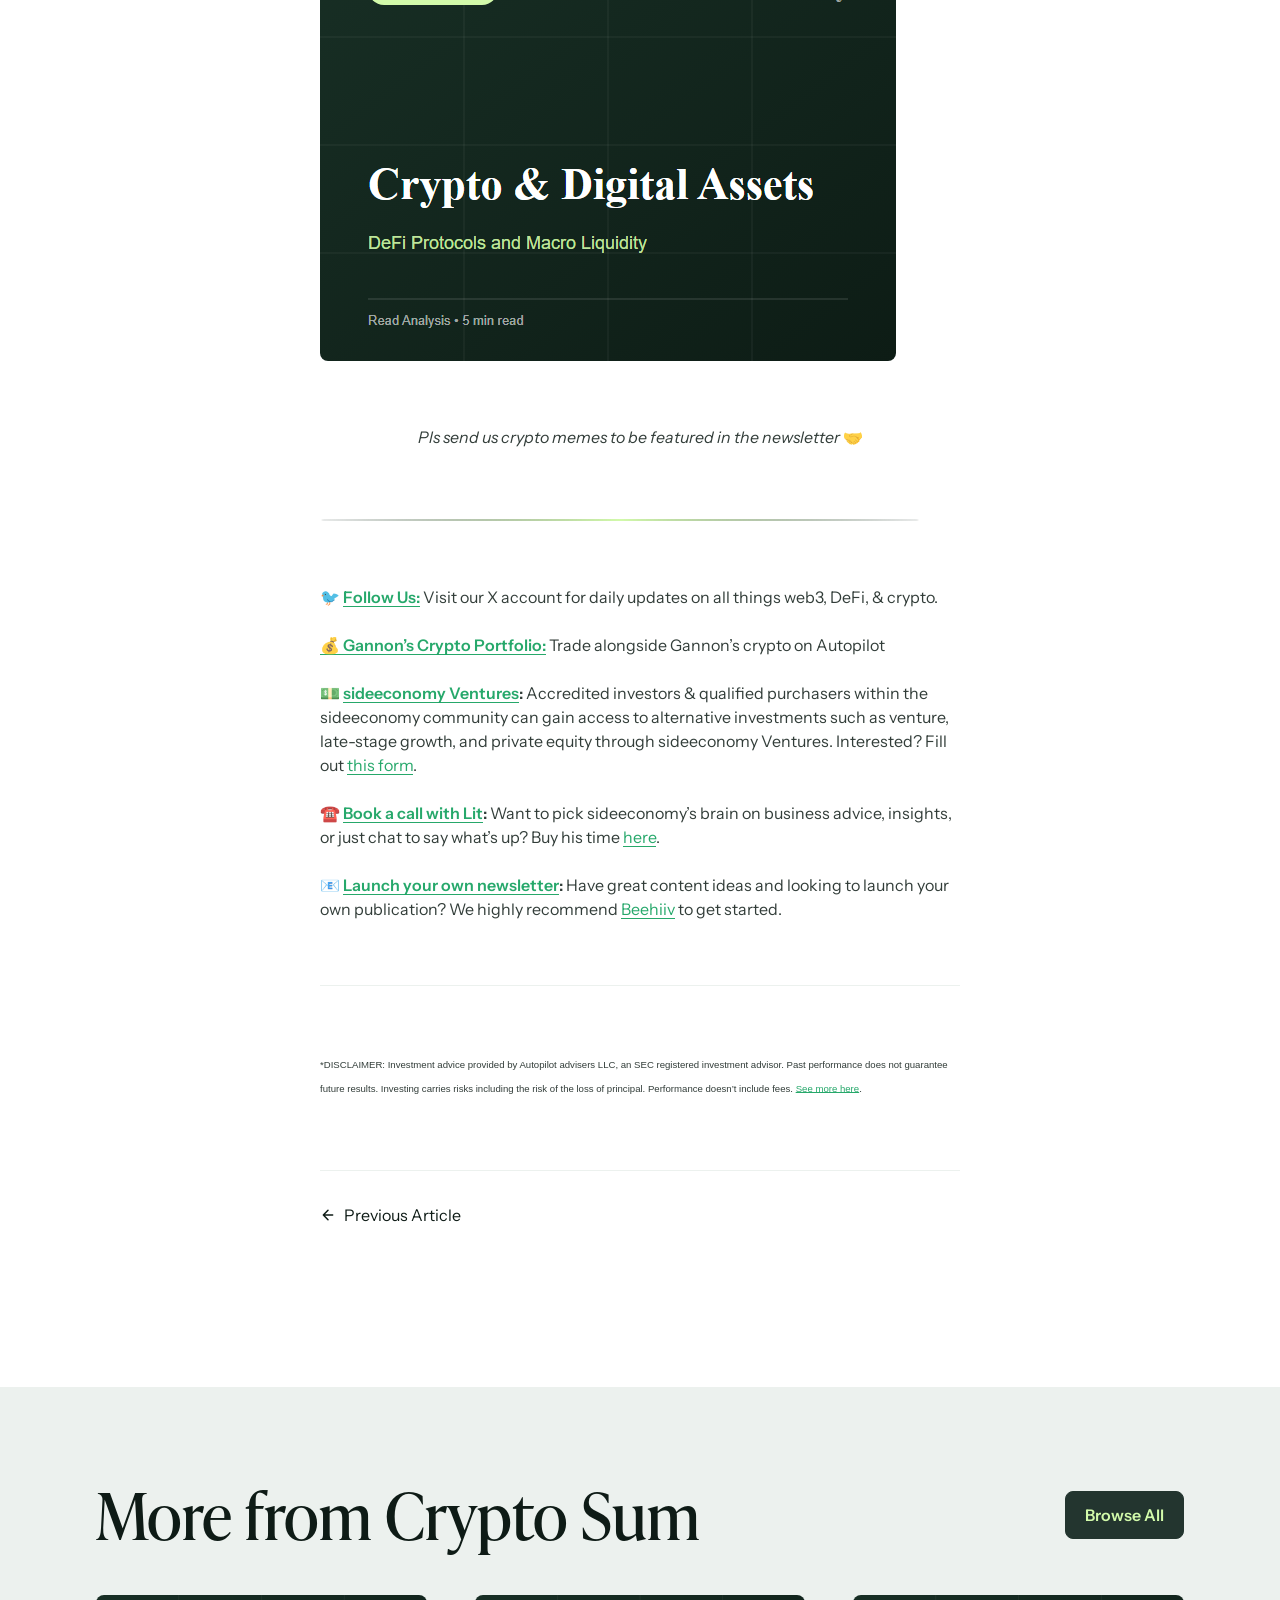
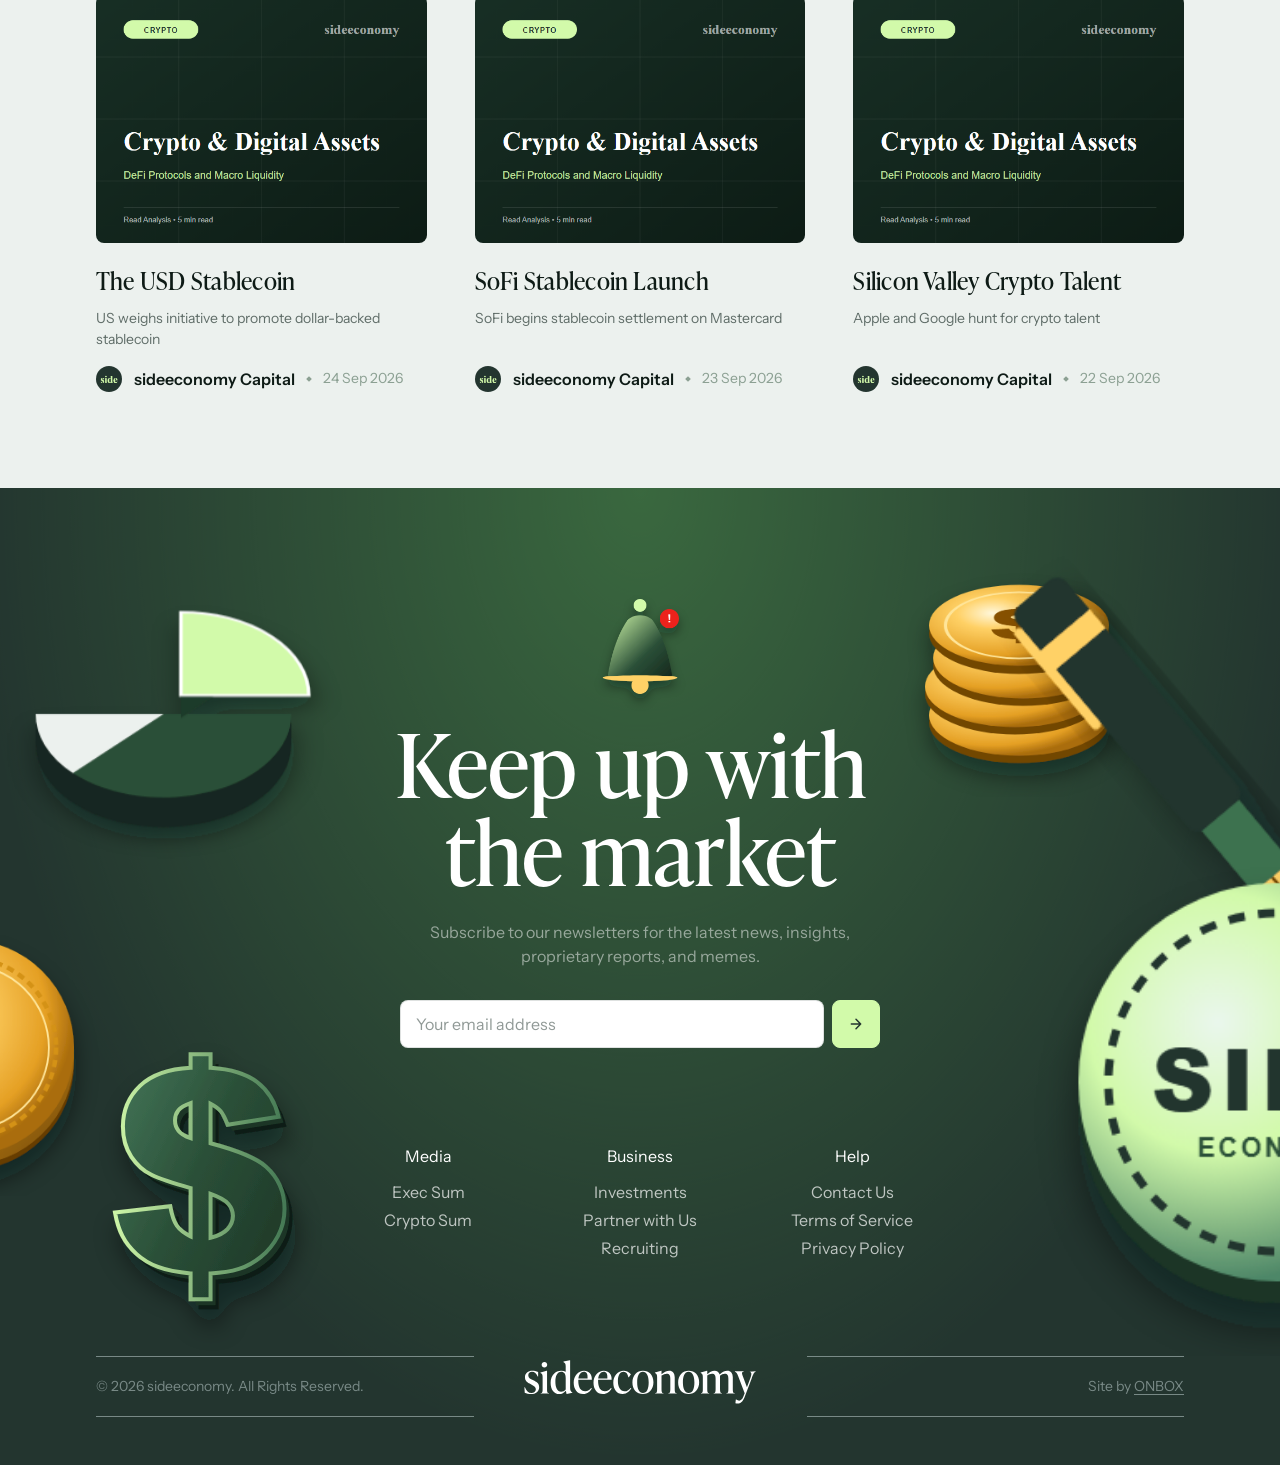
==== commit 56798212: "fix: make site 100% self-contained with local stickers, cards, badges, and zero blocking head script" ====
--- a/article.html
+++ b/article.html
@@ -4,7 +4,7 @@
   <meta charset="utf-8">
   <meta http-equiv="x-ua-compatible" content="ie=edge">
   <meta name="viewport" content="width=device-width, initial-scale=1">
-  <link rel="stylesheet" href="https://use.typekit.net/jgn4gpw.css">
+  
   <link rel="preconnect" href="https://fonts.googleapis.com">
   <link rel="preconnect" href="https://fonts.gstatic.com" crossorigin>
   <link href="https://fonts.googleapis.com/css2?family=Instrument+Sans:ital,wdth,wght@0,75..100,400..700;1,75..100,400..700&display=swap" rel="stylesheet">
@@ -21,7 +21,7 @@
 	<meta property="og:url" content="https://sideeconomy.com/352m-crypto-exchange-hack/" />
 	<meta property="og:site_name" content="sideeconomy" />
 	<meta property="article:published_time" content="2026-09-25T10:45:00+00:00" />
-	<meta property="og:image" content="https://media.beehiiv.com/cdn-cgi/image/fit=scale-down,format=auto,onerror=redirect,quality=80/uploads/asset/file/9136e0eb-b115-44a2-99a1-3bfd00676707/image.png?t=1786058793" />
+	<meta property="og:image" content="assets/images/crypto-sum-default-576x432.png" />
 	<meta name="author" content="sideeconomy Capital" />
 	<meta name="twitter:card" content="summary_large_image" />
 	<meta name="twitter:label1" content="Written by" />
@@ -65,17 +65,18 @@
 img#wpstats{display:none}
 /*# sourceURL=jetpack-stats-inline-css */
 </style>
-<link rel='stylesheet' id='wp-theme-css' href='https://litquidity.co/wp-includes/css/dist/theme/design-tokens.min.css?ver=7.1.2' media='all' />
-<link rel='stylesheet' id='wp-components-css' href='https://litquidity.co/wp-includes/css/dist/components/style.min.css?ver=7.1.2' media='all' />
+
+
 
 <link rel=stylesheet id=sideeconomy-css href=assets/css/main.css media=all />
   <link rel=stylesheet id=custom-css href=assets/css/custom.css media=all />
-<script id="jquery-core-js" src="https://litquidity.co/wp-includes/js/jquery/jquery.min.js?ver=3.7.1"></script>
+
 <link rel="https://api.w.org/" href=article.html /><link rel="alternate" title="JSON" type="application/json" href="https://sideeconomy.com/wp-json/wp/v2/posts/7897" /><link rel='shortlink' href='https://sideeconomy.com/?p=7897' />
-<link rel="icon" href="https://litquidity.co/wp-content/uploads/2025/02/cropped-lit-icon-150x150.png" sizes="32x32" />
-<link rel="icon" href="https://litquidity.co/wp-content/uploads/2025/02/cropped-lit-icon-300x300.png" sizes="192x192" />
-<link rel="apple-touch-icon" href="https://litquidity.co/wp-content/uploads/2025/02/cropped-lit-icon-300x300.png" />
-<meta name="msapplication-TileImage" content="https://litquidity.co/wp-content/uploads/2025/02/cropped-lit-icon-300x300.png" />
+<link rel="icon" type="image/svg+xml" href="assets/images/favicon.svg" />
+<link rel="icon" type="image/png" sizes="32x32" href="assets/images/favicon-32x32.png" />
+<link rel="icon" type="image/png" sizes="192x192" href="assets/images/favicon-192x192.png" />
+<link rel="apple-touch-icon" sizes="180x180" href="assets/images/apple-touch-icon.png" />
+<meta name="msapplication-TileImage" content="assets/images/favicon-192x192.png" />
 <style id="wp-site-designer-contrast-fallback"> .wp-block-group:not([data-dsgo-inline-bg]),.wp-block-column:not([data-dsgo-inline-bg]),.wp-block-columns:not([data-dsgo-inline-bg]){--dsgo-text-color:initial;} :is(.wp-block-designsetgo-section,.wp-block-group,.wp-block-column).has-background:not([class*="-background-color"]):not(.has-text-color):not(.is-style-footer-section):not(.is-style-header-section),.wp-block-cover:not(.has-text-color){color:var(--wp--preset--color--contrast-3) !important;--dsgo-text-color:var(--wp--preset--color--contrast-3);} body .wp-site-blocks :is(:is(.wp-block-designsetgo-section,.wp-block-group,.wp-block-column).has-background:not([class*="-background-color"]):not(.has-text-color):not(.is-style-footer-section):not(.is-style-header-section),.wp-block-cover) h1:not(.has-text-color):where(:not(.elementor *):not([data-elementor-type] *)),body .wp-site-blocks :is(:is(.wp-block-designsetgo-section,.wp-block-group,.wp-block-column).has-background:not([class*="-background-color"]):not(.has-text-color):not(.is-style-footer-section):not(.is-style-header-section),.wp-block-cover) h2:not(.has-text-color):where(:not(.elementor *):not([data-elementor-type] *)),body .wp-site-blocks :is(:is(.wp-block-designsetgo-section,.wp-block-group,.wp-block-column).has-background:not([class*="-background-color"]):not(.has-text-color):not(.is-style-footer-section):not(.is-style-header-section),.wp-block-cover) h3:not(.has-text-color):where(:not(.elementor *):not([data-elementor-type] *)),body .wp-site-blocks :is(:is(.wp-block-designsetgo-section,.wp-block-group,.wp-block-column).has-background:not([class*="-background-color"]):not(.has-text-color):not(.is-style-footer-section):not(.is-style-header-section),.wp-block-cover) h4:not(.has-text-color):where(:not(.elementor *):not([data-elementor-type] *)),body .wp-site-blocks :is(:is(.wp-block-designsetgo-section,.wp-block-group,.wp-block-column).has-background:not([class*="-background-color"]):not(.has-text-color):not(.is-style-footer-section):not(.is-style-header-section),.wp-block-cover) h5:not(.has-text-color):where(:not(.elementor *):not([data-elementor-type] *)),body .wp-site-blocks :is(:is(.wp-block-designsetgo-section,.wp-block-group,.wp-block-column).has-background:not([class*="-background-color"]):not(.has-text-color):not(.is-style-footer-section):not(.is-style-header-section),.wp-block-cover) h6:not(.has-text-color):where(:not(.elementor *):not([data-elementor-type] *)),body .wp-site-blocks :is(:is(.wp-block-designsetgo-section,.wp-block-group,.wp-block-column).has-background:not([class*="-background-color"]):not(.has-text-color):not(.is-style-footer-section):not(.is-style-header-section),.wp-block-cover) p:not(.has-text-color):where(:not(.elementor *):not([data-elementor-type] *)),body .wp-site-blocks :is(:is(.wp-block-designsetgo-section,.wp-block-group,.wp-block-column).has-background:not([class*="-background-color"]):not(.has-text-color):not(.is-style-footer-section):not(.is-style-header-section),.wp-block-cover) a:where(:not(.wp-element-button):not(.wp-block-social-link-anchor)):not(.has-text-color):where(:not(.elementor *):not([data-elementor-type] *)),body .wp-site-blocks :is(:is(.wp-block-designsetgo-section,.wp-block-group,.wp-block-column).has-background:not([class*="-background-color"]):not(.has-text-color):not(.is-style-footer-section):not(.is-style-header-section),.wp-block-cover) .wp-element-caption:not(.has-text-color):where(:not(.elementor *):not([data-elementor-type] *)){color:var(--dsgo-text-color,inherit) !important;} body .wp-site-blocks :is(.wp-block-designsetgo-section,.wp-block-group,.wp-block-column)[data-dsgo-inline-bg] .wp-block-button:is([class*="is-style-outline"],[class*="is-style-secondary"]) .wp-element-button{color:var(--dsgo-text-color,inherit) !important;border-color:currentColor !important;}body .wp-site-blocks :is(.wp-block-designsetgo-section,.wp-block-group,.wp-block-column)[data-dsgo-inline-bg] .wp-block-button:is([class*="is-style-outline"],[class*="is-style-secondary"]) .wp-element-button:hover{opacity:0.75;} body .wp-site-blocks [data-dsgo-inline-bg] h1:not(.has-text-color):where(:not(.elementor *):not([data-elementor-type] *)),body .wp-site-blocks [data-dsgo-inline-bg] h2:not(.has-text-color):where(:not(.elementor *):not([data-elementor-type] *)),body .wp-site-blocks [data-dsgo-inline-bg] h3:not(.has-text-color):where(:not(.elementor *):not([data-elementor-type] *)),body .wp-site-blocks [data-dsgo-inline-bg] h4:not(.has-text-color):where(:not(.elementor *):not([data-elementor-type] *)),body .wp-site-blocks [data-dsgo-inline-bg] h5:not(.has-text-color):where(:not(.elementor *):not([data-elementor-type] *)),body .wp-site-blocks [data-dsgo-inline-bg] h6:not(.has-text-color):where(:not(.elementor *):not([data-elementor-type] *)),body .wp-site-blocks [data-dsgo-inline-bg] p:not(.has-text-color):where(:not(.elementor *):not([data-elementor-type] *)),body .wp-site-blocks [data-dsgo-inline-bg] a:where(:not(.wp-element-button):not(.wp-block-social-link-anchor)):not(.has-text-color):where(:not(.elementor *):not([data-elementor-type] *)),body .wp-site-blocks [data-dsgo-inline-bg] .wp-element-caption:not(.has-text-color):where(:not(.elementor *):not([data-elementor-type] *)){color:var(--dsgo-text-color,inherit) !important;} .wp-block-designsetgo-section.has-background:not([data-dsgo-inline-bg]):not(.has-text-color){color:var(--wp--preset--color--contrast);--dsgo-text-color:var(--wp--preset--color--contrast);} :is(.wp-block-group,.wp-block-column).is-style-section-1:not(:is(.has-white-background-color,.has-black-background-color)),.has-background:is(.wp-block-group,.wp-block-column).is-style-section-1:not(:is(.has-white-background-color,.has-black-background-color)),.has-text-color:is(.wp-block-group,.wp-block-column).is-style-section-1:not(:is(.has-white-background-color,.has-black-background-color)){background-color:var(--wp--preset--color--accent-5);color:var(--wp--preset--color--contrast);} body .wp-site-blocks :is(.wp-block-group,.wp-block-column).is-style-section-1:not(:is(.has-white-background-color,.has-black-background-color)) h1:where(:not(.elementor *):not([data-elementor-type] *)),body .wp-site-blocks :is(.wp-block-group,.wp-block-column).is-style-section-1:not(:is(.has-white-background-color,.has-black-background-color)) h2:where(:not(.elementor *):not([data-elementor-type] *)),body .wp-site-blocks :is(.wp-block-group,.wp-block-column).is-style-section-1:not(:is(.has-white-background-color,.has-black-background-color)) h3:where(:not(.elementor *):not([data-elementor-type] *)),body .wp-site-blocks :is(.wp-block-group,.wp-block-column).is-style-section-1:not(:is(.has-white-background-color,.has-black-background-color)) h4:where(:not(.elementor *):not([data-elementor-type] *)),body .wp-site-blocks :is(.wp-block-group,.wp-block-column).is-style-section-1:not(:is(.has-white-background-color,.has-black-background-color)) h5:where(:not(.elementor *):not([data-elementor-type] *)),body .wp-site-blocks :is(.wp-block-group,.wp-block-column).is-style-section-1:not(:is(.has-white-background-color,.has-black-background-color)) h6:where(:not(.elementor *):not([data-elementor-type] *)),body .wp-site-blocks :is(.wp-block-group,.wp-block-column).is-style-section-1:not(:is(.has-white-background-color,.has-black-background-color)) p:where(:not(.elementor *):not([data-elementor-type] *)),body .wp-site-blocks :is(.wp-block-group,.wp-block-column).is-style-section-1:not(:is(.has-white-background-color,.has-black-background-color)) a:where(:not(.wp-element-button):not(.wp-block-social-link-anchor)):where(:not(.elementor *):not([data-elementor-type] *)),body .wp-site-blocks :is(.wp-block-group,.wp-block-column).is-style-section-1:not(:is(.has-white-background-color,.has-black-background-color)) .wp-element-caption:where(:not(.elementor *):not([data-elementor-type] *)){color:var(--wp--preset--color--contrast);} :is(.wp-block-group,.wp-block-column).is-style-section-2:not(:is(.has-white-background-color,.has-black-background-color)),.has-background:is(.wp-block-group,.wp-block-column).is-style-section-2:not(:is(.has-white-background-color,.has-black-background-color)),.has-text-color:is(.wp-block-group,.wp-block-column).is-style-section-2:not(:is(.has-white-background-color,.has-black-background-color)){background-color:var(--wp--preset--color--accent-2);color:var(--wp--preset--color--contrast);} body .wp-site-blocks :is(.wp-block-group,.wp-block-column).is-style-section-2:not(:is(.has-white-background-color,.has-black-background-color)) h1:where(:not(.elementor *):not([data-elementor-type] *)),body .wp-site-blocks :is(.wp-block-group,.wp-block-column).is-style-section-2:not(:is(.has-white-background-color,.has-black-background-color)) h2:where(:not(.elementor *):not([data-elementor-type] *)),body .wp-site-blocks :is(.wp-block-group,.wp-block-column).is-style-section-2:not(:is(.has-white-background-color,.has-black-background-color)) h3:where(:not(.elementor *):not([data-elementor-type] *)),body .wp-site-blocks :is(.wp-block-group,.wp-block-column).is-style-section-2:not(:is(.has-white-background-color,.has-black-background-color)) h4:where(:not(.elementor *):not([data-elementor-type] *)),body .wp-site-blocks :is(.wp-block-group,.wp-block-column).is-style-section-2:not(:is(.has-white-background-color,.has-black-background-color)) h5:where(:not(.elementor *):not([data-elementor-type] *)),body .wp-site-blocks :is(.wp-block-group,.wp-block-column).is-style-section-2:not(:is(.has-white-background-color,.has-black-background-color)) h6:where(:not(.elementor *):not([data-elementor-type] *)),body .wp-site-blocks :is(.wp-block-group,.wp-block-column).is-style-section-2:not(:is(.has-white-background-color,.has-black-background-color)) p:where(:not(.elementor *):not([data-elementor-type] *)),body .wp-site-blocks :is(.wp-block-group,.wp-block-column).is-style-section-2:not(:is(.has-white-background-color,.has-black-background-color)) a:where(:not(.wp-element-button):not(.wp-block-social-link-anchor)):where(:not(.elementor *):not([data-elementor-type] *)),body .wp-site-blocks :is(.wp-block-group,.wp-block-column).is-style-section-2:not(:is(.has-white-background-color,.has-black-background-color)) .wp-element-caption:where(:not(.elementor *):not([data-elementor-type] *)){color:var(--wp--preset--color--contrast);} :is(.wp-block-group,.wp-block-column).is-style-section-3:not(:is(.has-white-background-color,.has-black-background-color)),.has-background:is(.wp-block-group,.wp-block-column).is-style-section-3:not(:is(.has-white-background-color,.has-black-background-color)),.has-text-color:is(.wp-block-group,.wp-block-column).is-style-section-3:not(:is(.has-white-background-color,.has-black-background-color)){background-color:var(--wp--preset--color--accent-1);color:var(--wp--preset--color--contrast);} body .wp-site-blocks :is(.wp-block-group,.wp-block-column).is-style-section-3:not(:is(.has-white-background-color,.has-black-background-color)) h1:where(:not(.elementor *):not([data-elementor-type] *)),body .wp-site-blocks :is(.wp-block-group,.wp-block-column).is-style-section-3:not(:is(.has-white-background-color,.has-black-background-color)) h2:where(:not(.elementor *):not([data-elementor-type] *)),body .wp-site-blocks :is(.wp-block-group,.wp-block-column).is-style-section-3:not(:is(.has-white-background-color,.has-black-background-color)) h3:where(:not(.elementor *):not([data-elementor-type] *)),body .wp-site-blocks :is(.wp-block-group,.wp-block-column).is-style-section-3:not(:is(.has-white-background-color,.has-black-background-color)) h4:where(:not(.elementor *):not([data-elementor-type] *)),body .wp-site-blocks :is(.wp-block-group,.wp-block-column).is-style-section-3:not(:is(.has-white-background-color,.has-black-background-color)) h5:where(:not(.elementor *):not([data-elementor-type] *)),body .wp-site-blocks :is(.wp-block-group,.wp-block-column).is-style-section-3:not(:is(.has-white-background-color,.has-black-background-color)) h6:where(:not(.elementor *):not([data-elementor-type] *)),body .wp-site-blocks :is(.wp-block-group,.wp-block-column).is-style-section-3:not(:is(.has-white-background-color,.has-black-background-color)) p:where(:not(.elementor *):not([data-elementor-type] *)),body .wp-site-blocks :is(.wp-block-group,.wp-block-column).is-style-section-3:not(:is(.has-white-background-color,.has-black-background-color)) a:where(:not(.wp-element-button):not(.wp-block-social-link-anchor)):where(:not(.elementor *):not([data-elementor-type] *)),body .wp-site-blocks :is(.wp-block-group,.wp-block-column).is-style-section-3:not(:is(.has-white-background-color,.has-black-background-color)) .wp-element-caption:where(:not(.elementor *):not([data-elementor-type] *)){color:var(--wp--preset--color--contrast);} :is(.wp-block-group,.wp-block-column).is-style-section-4:not(:is(.has-white-background-color,.has-black-background-color)),.has-background:is(.wp-block-group,.wp-block-column).is-style-section-4:not(:is(.has-white-background-color,.has-black-background-color)),.has-text-color:is(.wp-block-group,.wp-block-column).is-style-section-4:not(:is(.has-white-background-color,.has-black-background-color)){background-color:var(--wp--preset--color--accent-3);color:var(--wp--preset--color--accent-2);} body .wp-site-blocks :is(.wp-block-group,.wp-block-column).is-style-section-4:not(:is(.has-white-background-color,.has-black-background-color)) h1:where(:not(.elementor *):not([data-elementor-type] *)),body .wp-site-blocks :is(.wp-block-group,.wp-block-column).is-style-section-4:not(:is(.has-white-background-color,.has-black-background-color)) h2:where(:not(.elementor *):not([data-elementor-type] *)),body .wp-site-blocks :is(.wp-block-group,.wp-block-column).is-style-section-4:not(:is(.has-white-background-color,.has-black-background-color)) h3:where(:not(.elementor *):not([data-elementor-type] *)),body .wp-site-blocks :is(.wp-block-group,.wp-block-column).is-style-section-4:not(:is(.has-white-background-color,.has-black-background-color)) h4:where(:not(.elementor *):not([data-elementor-type] *)),body .wp-site-blocks :is(.wp-block-group,.wp-block-column).is-style-section-4:not(:is(.has-white-background-color,.has-black-background-color)) h5:where(:not(.elementor *):not([data-elementor-type] *)),body .wp-site-blocks :is(.wp-block-group,.wp-block-column).is-style-section-4:not(:is(.has-white-background-color,.has-black-background-color)) h6:where(:not(.elementor *):not([data-elementor-type] *)),body .wp-site-blocks :is(.wp-block-group,.wp-block-column).is-style-section-4:not(:is(.has-white-background-color,.has-black-background-color)) p:where(:not(.elementor *):not([data-elementor-type] *)),body .wp-site-blocks :is(.wp-block-group,.wp-block-column).is-style-section-4:not(:is(.has-white-background-color,.has-black-background-color)) a:where(:not(.wp-element-button):not(.wp-block-social-link-anchor)):where(:not(.elementor *):not([data-elementor-type] *)),body .wp-site-blocks :is(.wp-block-group,.wp-block-column).is-style-section-4:not(:is(.has-white-background-color,.has-black-background-color)) .wp-element-caption:where(:not(.elementor *):not([data-elementor-type] *)){color:var(--wp--preset--color--accent-2);} :is(.wp-block-group,.wp-block-column).is-style-section-5:not(:is(.has-white-background-color,.has-black-background-color)),.has-background:is(.wp-block-group,.wp-block-column).is-style-section-5:not(:is(.has-white-background-color,.has-black-background-color)),.has-text-color:is(.wp-block-group,.wp-block-column).is-style-section-5:not(:is(.has-white-background-color,.has-black-background-color)){background-color:var(--wp--preset--color--contrast);color:var(--wp--preset--color--base);} body .wp-site-blocks :is(.wp-block-group,.wp-block-column).is-style-section-5:not(:is(.has-white-background-color,.has-black-background-color)) h1:where(:not(.elementor *):not([data-elementor-type] *)),body .wp-site-blocks :is(.wp-block-group,.wp-block-column).is-style-section-5:not(:is(.has-white-background-color,.has-black-background-color)) h2:where(:not(.elementor *):not([data-elementor-type] *)),body .wp-site-blocks :is(.wp-block-group,.wp-block-column).is-style-section-5:not(:is(.has-white-background-color,.has-black-background-color)) h3:where(:not(.elementor *):not([data-elementor-type] *)),body .wp-site-blocks :is(.wp-block-group,.wp-block-column).is-style-section-5:not(:is(.has-white-background-color,.has-black-background-color)) h4:where(:not(.elementor *):not([data-elementor-type] *)),body .wp-site-blocks :is(.wp-block-group,.wp-block-column).is-style-section-5:not(:is(.has-white-background-color,.has-black-background-color)) h5:where(:not(.elementor *):not([data-elementor-type] *)),body .wp-site-blocks :is(.wp-block-group,.wp-block-column).is-style-section-5:not(:is(.has-white-background-color,.has-black-background-color)) h6:where(:not(.elementor *):not([data-elementor-type] *)),body .wp-site-blocks :is(.wp-block-group,.wp-block-column).is-style-section-5:not(:is(.has-white-background-color,.has-black-background-color)) p:where(:not(.elementor *):not([data-elementor-type] *)),body .wp-site-blocks :is(.wp-block-group,.wp-block-column).is-style-section-5:not(:is(.has-white-background-color,.has-black-background-color)) a:where(:not(.wp-element-button):not(.wp-block-social-link-anchor)):where(:not(.elementor *):not([data-elementor-type] *)),body .wp-site-blocks :is(.wp-block-group,.wp-block-column).is-style-section-5:not(:is(.has-white-background-color,.has-black-background-color)) .wp-element-caption:where(:not(.elementor *):not([data-elementor-type] *)){color:var(--wp--preset--color--base);}   body .wp-site-blocks input:not([type="submit"]):not([type="button"]):not([type="reset"]):not([type="checkbox"]):not([type="radio"]):not([type="file"]):not([type="image"]):not([type="hidden"]),body .wp-site-blocks textarea,body .wp-site-blocks select{background-color:var(--wp--preset--color--base);color:var(--wp--preset--color--contrast);border:1px solid color-mix(in srgb, var(--wp--preset--color--contrast) 30%, transparent);} .wp-site-blocks input[type="submit"]:not(.wp-element-button),.wp-site-blocks button[type="submit"]:not(.wp-element-button){background-color:var(--wp--preset--color--accent-2);color:var(--wp--preset--color--base);border-width:0;padding:12px 30px;font-family:inherit;font-size:var(--wp--preset--font-size--medium, 1rem);line-height:inherit;cursor:pointer;}</style>
 		<style id="site-designer-logo-constraints">
 			.wp-block-site-logo.is-default-size img {
@@ -116,7 +117,7 @@
   </div>
   <div id="mobile-menu" class="mobile-menu" aria-hidden="true">
     <div class="mobile-menu_media">
-      <img src="https://litquidity.co/wp-content/themes/sideeconomy/assets/images/litwash.png" width="295" height="385" alt="">
+      <img src="assets/images/litwash.png" width="295" height="385" alt="">
     </div>
     <nav class="mobile-menu_nav">
       <ul id="menu-mobile-menu" class="header-menu"><li class="menu-item menu-home"><a href=index.html>Home</a></li>
@@ -152,11 +153,11 @@
 </p>
   <h1 class="h2">$352M Crypto Exchange Hack</h1>
     <div class="post-feature mw-40">
-  <img class="" src="https://litquidity.co/wp-content/uploads/2025/02/crypto-sum-default-640x480.png" srcset="https://litquidity.co/wp-content/uploads/2025/02/crypto-sum-default.png 1.5x" width="640" height="480" alt=""loading="lazy" /></div>
+  <img class="" src="assets/images/crypto-sum-default-640x480.png" srcset="assets/images/crypto-sum-default.png 1.5x" width="640" height="480" alt=""loading="lazy" /></div>
   <div class="post-header_author-share">
       <div class="post-header_author author author--lg">
     <div class="author-image media-component">
-      <img class="" src="https://litquidity.co/wp-content/uploads/2025/02/sideeconomy-capital.png" srcset="https://litquidity.co/wp-content/uploads/2025/02/sideeconomy-capital.png 1.5x" width="200" height="200" alt=""loading="lazy" />    </div>
+      <img class="" src="assets/images/litquidity-capital.png" srcset="assets/images/litquidity-capital.png 1.5x" width="200" height="200" alt=""loading="lazy" />    </div>
     <p class="author-name">sideeconomy Capital</p>
   </div>
     <div class="share-component">
@@ -191,14 +192,14 @@
 </style>
 <div class='beehiiv__body'>
 <p class="paragraph" style="text-align:center;"><span style="font-size:0.8rem;"><b>Together with</b></span></p>
-<div class="image"><a class="image__link" href="https://www.eightsleep.com/?irclickid=xrpX6%3ARyPxyZWFv1vT1PczjUUkuSIoXVxxIdS00&#038;utm_source=impact&#038;utm_campaign=sideeconomy&#038;utm_medium=affiliate&#038;irgwc=1&#038;afsrc=1&#038;nb_platform=impact&#038;nb_adid=607198&#038;nb_cid=9942&#038;nb_pid=1719485&#038;nb_aname=Online%20Tracking%20Link&#038;nb_atype=ONLINE_TRACKING_LINK&#038;nb_asize=&#038;nb_product_sku=&#038;nb_partner_name=sideeconomy&#038;nb_mtype=mediapartner&#038;nb_partner_shared_id=" rel="noopener" target="_blank"><img decoding="async" alt="" class="image__image" style="border-radius:10px 10px 10px 10px;border-style:solid;border-width:0px 0px 0px 0px;box-sizing:border-box;border-color:#E5E7EB;" src="https://media.beehiiv.com/cdn-cgi/image/fit=scale-down,format=auto,onerror=redirect,quality=80/uploads/asset/file/9136e0eb-b115-44a2-99a1-3bfd00676707/image.png?t=1786058793"/></a></div>
+<div class="image"><a class="image__link" href="https://www.eightsleep.com/?irclickid=xrpX6%3ARyPxyZWFv1vT1PczjUUkuSIoXVxxIdS00&#038;utm_source=impact&#038;utm_campaign=sideeconomy&#038;utm_medium=affiliate&#038;irgwc=1&#038;afsrc=1&#038;nb_platform=impact&#038;nb_adid=607198&#038;nb_cid=9942&#038;nb_pid=1719485&#038;nb_aname=Online%20Tracking%20Link&#038;nb_atype=ONLINE_TRACKING_LINK&#038;nb_asize=&#038;nb_product_sku=&#038;nb_partner_name=sideeconomy&#038;nb_mtype=mediapartner&#038;nb_partner_shared_id=" rel="noopener" target="_blank"><img decoding="async" alt="" class="image__image" style="border-radius:10px 10px 10px 10px;border-style:solid;border-width:0px 0px 0px 0px;box-sizing:border-box;border-color:#E5E7EB;" src="assets/images/sandisk-576x432.png"/></a></div>
 <p class="paragraph" style="text-align:left;"><b>Good Morning,</b></p>
 <p class="paragraph" style="text-align:left;"><i>Here&#39;s a quick preview of today’s content: </i>UK couple attacked in crypto home invasion, CFTC updates guidance on tokenized assets, Ondo launches onchain portfolio tokens, Morgan Stanley sees tokenized assets reaching $2.3T, IBM connects to Swift’s blockchain ledger, and so much more</p>
 <p class="paragraph" style="text-align:left;"><span style="color:#0b0a0a;font-family:Helvetica, Arial, sans-serif;font-size:16px;">Transform your sleep for the better with </span><span style="color:#0b0a0a;font-family:Helvetica, Arial, sans-serif;font-size:16px;"><a class="link" href="https://www.eightsleep.com/?irclickid=xrpX6%3ARyPxyZWFv1vT1PczjUUkuSIoXVxxIdS00&#038;utm_source=impact&#038;utm_campaign=sideeconomy&#038;utm_medium=affiliate&#038;irgwc=1&#038;afsrc=1&#038;nb_platform=impact&#038;nb_adid=607198&#038;nb_cid=9942&#038;nb_pid=1719485&#038;nb_aname=Online%20Tracking%20Link&#038;nb_atype=ONLINE_TRACKING_LINK&#038;nb_asize=&#038;nb_product_sku=&#038;nb_partner_name=sideeconomy&#038;nb_mtype=mediapartner&#038;nb_partner_shared_id=" target="_blank" rel="noopener noreferrer nofollow" style="color: var(--wt-inline-link-color-override,var(--post-content-inline-link-color,var(--wt-inline-link-color)))">Eight Sleep</a></span><span style="color:#0b0a0a;font-family:Helvetica, Arial, sans-serif;font-size:16px;">, technology trusted by the likes of Mark Zuckerberg, Elon Musk, and Lewis Hamilton.</span></p>
 <p class="paragraph" style="text-align:left;">Friday’s here &#8211; Let’s dive in.</p>
-<div class="image"><a class="image__link" href="https://docs.google.com/forms/d/e/1FAIpQLSf_dC-_1p_hVKu7eJx_OlmXd67BPzuxbC_zF5OJqhhQrjN3fQ/viewform?utm_source=cryptosum.beehiiv.com&#038;utm_medium=newsletter&#038;utm_campaign=352m-crypto-exchange-hack" rel="noopener" target="_blank"><img decoding="async" alt="" class="image__image" style="" src="https://media.beehiiv.com/cdn-cgi/image/fit=scale-down,format=auto,onerror=redirect,quality=80/uploads/asset/file/26cdef2c-b7f8-4b21-a350-a0c995fc5732/Advertise_with_us_logo_CS.png?t=1745366475"/></a></div>
+<div class="image"><a class="image__link" href="https://docs.google.com/forms/d/e/1FAIpQLSf_dC-_1p_hVKu7eJx_OlmXd67BPzuxbC_zF5OJqhhQrjN3fQ/viewform?utm_source=cryptosum.beehiiv.com&#038;utm_medium=newsletter&#038;utm_campaign=352m-crypto-exchange-hack" rel="noopener" target="_blank"><img decoding="async" alt="" class="image__image" style="" src="assets/images/CS-Final-Logo-Square.png"/></a></div>
 <h1 class="heading" style="text-align:left;" id="market-snapshot"><b>Market Snapshot</b></h1>
-<div class="image"><a class="image__link" href="https://www.joinautopilot.com/landing/1420/680638?utm_source=cryptosum.beehiiv.com&#038;utm_medium=newsletter&#038;utm_campaign=352m-crypto-exchange-hack" rel="noopener" target="_blank"><img decoding="async" alt="" class="image__image" style="border-radius:10px;" src="https://media.beehiiv.com/cdn-cgi/image/fit=scale-down,format=auto,onerror=redirect,quality=80/uploads/asset/file/d0fb31d4-7b16-453a-9379-5feaa7340530/Screenshot_2026-09-24_at_6.38.41_PM.png?t=1790293128"/></a></div>
+<div class="image"><a class="image__link" href="https://www.joinautopilot.com/landing/1420/680638?utm_source=cryptosum.beehiiv.com&#038;utm_medium=newsletter&#038;utm_campaign=352m-crypto-exchange-hack" rel="noopener" target="_blank"><img decoding="async" alt="" class="image__image" style="border-radius:10px;" src="assets/images/apollopng-576x432.png"/></a></div>
 <p class="paragraph" style="text-align:left;"><i>Click </i><a class="link" href="https://marketplace.joinautopilot.com/landing/1420/702757?referrer=GAN&#038;utm_source=cryptosum.beehiiv.com&#038;utm_medium=newsletter&#038;utm_campaign=352m-crypto-exchange-hack" target="_blank" rel="noopener noreferrer nofollow"><i>here</i></a><i> to learn more about the Gannon’s portfolios and subscribe to the strategies on Autopilot.* Since inception (7/3/25), </i><span style="color:inherit;"><span style="text-decoration:underline;"><a class="link" href="https://marketplace.joinautopilot.com/landing/1420/680638?referrer=GAN&#038;utm_source=cryptosum.beehiiv.com&#038;utm_medium=newsletter&#038;utm_campaign=352m-crypto-exchange-hack" target="_blank" rel="noopener noreferrer nofollow" style="color: #387fd2"><i>Gannon’s Crypto Portfolio</i></a></span></span><i> is up </i><b><i>+24% </i></b><span style="text-decoration:underline;"><a class="link" href="https://marketplace.joinautopilot.com/landing/1420/702757?referrer=GAN&#038;utm_source=cryptosum.beehiiv.com&#038;utm_medium=newsletter&#038;utm_campaign=352m-crypto-exchange-hack" target="_blank" rel="noopener noreferrer nofollow"><i>Gannon’s AI Fund</i></a></span><a class="link" href="https://marketplace.joinautopilot.com/landing/1420/702757?referrer=GAN&#038;utm_source=cryptosum.beehiiv.com&#038;utm_medium=newsletter&#038;utm_campaign=352m-crypto-exchange-hack" target="_blank" rel="noopener noreferrer nofollow"><i> </i></a><i>is up </i><b><i>+66.1%</i></b></p>
 <ul>
 <li>
@@ -220,7 +221,7 @@
 </li>
 </ul>
 <h3 class="heading" style="text-align:left;" id="prediction-markets"><b>Prediction Markets</b></h3>
-<div class="image"><a class="image__link" href="https://polymarket.us/LIT?dub_id=BnVRDc553JNTUhvh&#038;utm_source=cryptosum.beehiiv.com&#038;utm_medium=newsletter&#038;utm_campaign=352m-crypto-exchange-hack" rel="noopener" target="_blank"><img decoding="async" alt="" class="image__image" style="border-radius:10px;" src="https://media.beehiiv.com/cdn-cgi/image/fit=scale-down,format=auto,onerror=redirect,quality=80/uploads/asset/file/016990e3-110a-4e16-bbae-943a7e5792e8/Screenshot_2026-09-24_at_8.23.09_AM.png?t=1790256196"/></a></div>
+<div class="image"><a class="image__link" href="https://polymarket.us/LIT?dub_id=BnVRDc553JNTUhvh&#038;utm_source=cryptosum.beehiiv.com&#038;utm_medium=newsletter&#038;utm_campaign=352m-crypto-exchange-hack" rel="noopener" target="_blank"><img decoding="async" alt="" class="image__image" style="border-radius:10px;" src="assets/images/image-576x432.png"/></a></div>
 <ul>
 <li>
 <p class="paragraph" style="text-align:left;">Which companies are going public this year?</p>
@@ -229,7 +230,7 @@
 <p class="paragraph" style="text-align:left;"><span style="color:#000000;font-size:medium;">Deposit $10 and get a $20 bonus with code </span><b>LIT</b><span style="color:#000000;font-size:medium;"> on signup, only on the </span><a class="link" href="https://polymarket.us/LIT?dub_id=BnVRDc553JNTUhvh&#038;utm_source=cryptosum.beehiiv.com&#038;utm_medium=newsletter&#038;utm_campaign=352m-crypto-exchange-hack" target="_blank" rel="noopener noreferrer nofollow" style="color: #387fd2">Polymarket US</a><span style="color:#000000;font-size:medium;"> app</span></p>
 </li>
 </ul>
-<div class="image"><img decoding="async" alt="" class="image__image" style="" src="https://media.beehiiv.com/cdn-cgi/image/fit=scale-down,format=auto,onerror=redirect,quality=80/uploads/asset/file/6a390192-a06b-48c9-8b1e-06019d5173d0/CS_horizontal_bar.png?t=1728895578"/></div>
+<div class="image"><img decoding="async" alt="" class="image__image" style="" src="assets/images/CS_horizontal_bar.png"/></div>
 <h1 class="heading" style="text-align:left;" id="headline-roundup-the-major-headline"><b>Headline Roundup</b><br /><sup><sub><i>The major headlines driving crypto markets</i></sub></sup></h1>
 <ul>
 <li>
@@ -275,9 +276,9 @@
 <p class="paragraph" style="text-align:left;">Solana treasury SkyAI keeps board after protest (<a class="link" href="https://www.theblock.co/news/business/2026-09-24-solana-treasury-skyai-keeps-board-shareholder-protest-loses-equity-plan-vote-416298?utm_source=cryptosum.beehiiv.com&#038;utm_medium=newsletter&#038;utm_campaign=352m-crypto-exchange-hack" target="_blank" rel="noopener noreferrer nofollow">TB</a>)</p>
 </li>
 </ul>
-<div class="image"><img decoding="async" alt="" class="image__image" style="" src="https://media.beehiiv.com/cdn-cgi/image/fit=scale-down,format=auto,onerror=redirect,quality=80/uploads/asset/file/6a390192-a06b-48c9-8b1e-06019d5173d0/CS_horizontal_bar.png?t=1728895578"/></div>
+<div class="image"><img decoding="async" alt="" class="image__image" style="" src="assets/images/CS_horizontal_bar.png"/></div>
 <h2 class="heading" style="text-align:left;" id="a-message-from-eight-sleep"><span style="font-size:var(--font-size,inherit);"><b>A Message from Eight Sleep</b></span></h2>
-<div class="image"><a class="image__link" href="https://www.eightsleep.com/?irclickid=xrpX6%3ARyPxyZWFv1vT1PczjUUkuSIoXVxxIdS00&#038;utm_source=impact&#038;utm_campaign=sideeconomy&#038;utm_medium=affiliate&#038;irgwc=1&#038;afsrc=1&#038;nb_platform=impact&#038;nb_adid=607198&#038;nb_cid=9942&#038;nb_pid=1719485&#038;nb_aname=Online%20Tracking%20Link&#038;nb_atype=ONLINE_TRACKING_LINK&#038;nb_asize=&#038;nb_product_sku=&#038;nb_partner_name=sideeconomy&#038;nb_mtype=mediapartner&#038;nb_partner_shared_id=" rel="noopener" target="_blank"><img decoding="async" alt="" class="image__image" style="border-radius:10px 10px 10px 10px;border-style:solid;border-width:0px 0px 0px 0px;box-sizing:border-box;border-color:#E5E7EB;" src="https://media.beehiiv.com/cdn-cgi/image/fit=scale-down,format=auto,onerror=redirect,quality=80/uploads/asset/file/0347bc09-7324-4611-9cec-a0960c52bef1/image.png?t=1786058864"/></a></div>
+<div class="image"><a class="image__link" href="https://www.eightsleep.com/?irclickid=xrpX6%3ARyPxyZWFv1vT1PczjUUkuSIoXVxxIdS00&#038;utm_source=impact&#038;utm_campaign=sideeconomy&#038;utm_medium=affiliate&#038;irgwc=1&#038;afsrc=1&#038;nb_platform=impact&#038;nb_adid=607198&#038;nb_cid=9942&#038;nb_pid=1719485&#038;nb_aname=Online%20Tracking%20Link&#038;nb_atype=ONLINE_TRACKING_LINK&#038;nb_asize=&#038;nb_product_sku=&#038;nb_partner_name=sideeconomy&#038;nb_mtype=mediapartner&#038;nb_partner_shared_id=" rel="noopener" target="_blank"><img decoding="async" alt="" class="image__image" style="border-radius:10px 10px 10px 10px;border-style:solid;border-width:0px 0px 0px 0px;box-sizing:border-box;border-color:#E5E7EB;" src="assets/images/crypto-sum-default-576x432.png"/></a></div>
 <p class="paragraph" style="text-align:left;"><span style="font-size:var(--font-size,inherit);"><b>Exceptional sleep. Without exception.</b></span></p>
 <p class="paragraph" style="text-align:left;"><span style="font-size:var(--font-size,inherit);">Viral sleep-tech </span><span style="font-size:var(--font-size,inherit);"><a class="link" href="https://www.eightsleep.com/?irclickid=xrpX6%3ARyPxyZWFv1vT1PczjUUkuSIoXVxxIdS00&#038;utm_source=impact&#038;utm_campaign=sideeconomy&#038;utm_medium=affiliate&#038;irgwc=1&#038;afsrc=1&#038;nb_platform=impact&#038;nb_adid=607198&#038;nb_cid=9942&#038;nb_pid=1719485&#038;nb_aname=Online%20Tracking%20Link&#038;nb_atype=ONLINE_TRACKING_LINK&#038;nb_asize=&#038;nb_product_sku=&#038;nb_partner_name=sideeconomy&#038;nb_mtype=mediapartner&#038;nb_partner_shared_id=" target="_blank" rel="noopener noreferrer nofollow" style="color: var(--wt-inline-link-color-override,var(--post-content-inline-link-color,var(--wt-inline-link-color)))">Eight Sleep</a></span><span style="font-size:var(--font-size,inherit);"> raised $100M from the likes of Elon Musk and F1 driver Charles Leclerc and its about time you check it out.</span></p>
 <p class="paragraph" style="text-align:left;"><span style="font-size:var(--font-size,inherit);">Using clinically-proven technology, their new Pod 5:</span></p>
@@ -341,25 +342,25 @@
 <p class="paragraph" style="text-align:left;">Payy halts network after $1.92M drain (<a class="link" href="https://thedefiant.io/news/hacks/payy-halts-network-after-1-92-million-usdc-drain?utm_source=cryptosum.beehiiv.com&#038;utm_medium=newsletter&#038;utm_campaign=352m-crypto-exchange-hack" target="_blank" rel="noopener noreferrer nofollow">TD</a>)</p>
 </li>
 </ul>
-<div class="image"><img decoding="async" alt="" class="image__image" style="" src="https://media.beehiiv.com/cdn-cgi/image/fit=scale-down,format=auto,onerror=redirect,quality=80/uploads/asset/file/6a390192-a06b-48c9-8b1e-06019d5173d0/CS_horizontal_bar.png?t=1728895578"/></div>
+<div class="image"><img decoding="async" alt="" class="image__image" style="" src="assets/images/CS_horizontal_bar.png"/></div>
 <h1 class="heading" style="text-align:left;" id="extra-reads"><b>Extra Reads</b></h1>
 <ul>
 <li>
 <p class="paragraph" style="text-align:left;">The exchange that <b>invented crypto&#39;s perpetual swap just closed for good</b>, undone by a U.S. criminal case and rivals, even as the <b>instrument it created has grown into the dominant product</b> in all of crypto &#8211; <b><a class="link" href="https://www.coindesk.com/business/2026/09/23/bitmex-shuts-down-trading-after-11-years-leaves-withdrawals-open?utm_source=cryptosum.beehiiv.com&#038;utm_medium=newsletter&#038;utm_campaign=352m-crypto-exchange-hack" target="_blank" rel="noopener noreferrer nofollow">Here&#39;s why the death of BitMEX marks the end of an era</a></b></p>
 </li>
 </ul>
-<div class="image"><img decoding="async" alt="" class="image__image" style="" src="https://media.beehiiv.com/cdn-cgi/image/fit=scale-down,format=auto,onerror=redirect,quality=80/uploads/asset/file/6a390192-a06b-48c9-8b1e-06019d5173d0/CS_horizontal_bar.png?t=1728895578"/></div>
+<div class="image"><img decoding="async" alt="" class="image__image" style="" src="assets/images/CS_horizontal_bar.png"/></div>
 <h1 class="heading" style="text-align:left;" id="extra-reads"><b>Chart of the Day</b></h1>
 <p class="paragraph" style="text-align:left;">Bitcoin ETF year-to-date flows turn <b>positive</b> for the first time since April</p>
-<div class="image"><img decoding="async" alt="" class="image__image" style="border-radius:10px;" src="https://media.beehiiv.com/cdn-cgi/image/fit=scale-down,format=auto,onerror=redirect,quality=80/uploads/asset/file/bead0bcd-1d86-4274-8049-8b7861def221/image.png?t=1790256887"/></div>
-<div class="image"><img decoding="async" alt="" class="image__image" style="" src="https://media.beehiiv.com/cdn-cgi/image/fit=scale-down,format=auto,onerror=redirect,quality=80/uploads/asset/file/6a390192-a06b-48c9-8b1e-06019d5173d0/CS_horizontal_bar.png?t=1728895578"/></div>
+<div class="image"><img decoding="async" alt="" class="image__image" style="border-radius:10px;" src="assets/images/sandisk-576x432.png"/></div>
+<div class="image"><img decoding="async" alt="" class="image__image" style="" src="assets/images/CS_horizontal_bar.png"/></div>
 <hr class="content_break">
 <h1 class="heading" style="text-align:left;" id="meme-dump"><b>Meme Dump</b></h1>
-<div class="image"><img decoding="async" alt="" class="image__image" style="border-radius:10px;" src="https://media.beehiiv.com/cdn-cgi/image/fit=scale-down,format=auto,onerror=redirect,quality=80/uploads/asset/file/b0c9e013-2b0a-4514-9fe1-c865dcda6154/image.png?t=1790291875"/></div>
-<div class="image"><img decoding="async" alt="" class="image__image" style="border-radius:10px;" src="https://media.beehiiv.com/cdn-cgi/image/fit=scale-down,format=auto,onerror=redirect,quality=80/uploads/asset/file/4823772f-d325-4b9e-96d6-8a6e6d46ced1/Screenshot_2026-09-24_at_6.13.26_PM.png?t=1790291613"/></div>
-<div class="image"><img decoding="async" alt="" class="image__image" style="border-radius:10px;" src="https://media.beehiiv.com/cdn-cgi/image/fit=scale-down,format=auto,onerror=redirect,quality=80/uploads/asset/file/cbc8e975-f09b-4925-a1b3-66ea675391a9/Screenshot_2026-09-24_at_6.19.34_PM.png?t=1790291978"/></div>
+<div class="image"><img decoding="async" alt="" class="image__image" style="border-radius:10px;" src="assets/images/apollopng-576x432.png"/></div>
+<div class="image"><img decoding="async" alt="" class="image__image" style="border-radius:10px;" src="assets/images/image-576x432.png"/></div>
+<div class="image"><img decoding="async" alt="" class="image__image" style="border-radius:10px;" src="assets/images/crypto-sum-default-576x432.png"/></div>
 <p class="paragraph" style="text-align:center;"><i>Pls send us crypto memes to be featured in the newsletter </i>🤝</p>
-<div class="image"><img decoding="async" alt="" class="image__image" style="" src="https://media.beehiiv.com/cdn-cgi/image/fit=scale-down,format=auto,onerror=redirect,quality=80/uploads/asset/file/6a390192-a06b-48c9-8b1e-06019d5173d0/CS_horizontal_bar.png?t=1728895578"/></div>
+<div class="image"><img decoding="async" alt="" class="image__image" style="" src="assets/images/CS_horizontal_bar.png"/></div>
 <p class="paragraph" style="text-align:left;">🐦 <b><a class="link" href="https://x.com/cryptosum_?utm_source=cryptosum.beehiiv.com&#038;utm_medium=newsletter&#038;utm_campaign=352m-crypto-exchange-hack" target="_blank" rel="noopener noreferrer nofollow">Follow Us:</a></b><b> </b>Visit our X account for daily updates on all things web3, DeFi, &#038; crypto.</p>
 <p class="paragraph" style="text-align:left;"><b><a class="link" href="https://marketplace.joinautopilot.com/landing/1420/680638?utm_source=cryptosum.beehiiv.com&#038;utm_medium=newsletter&#038;utm_campaign=352m-crypto-exchange-hack" target="_blank" rel="noopener noreferrer nofollow">💰 Gannon’s Crypto Portfolio:</a></b> Trade alongside Gannon’s crypto on Autopilot </p>
 <p class="paragraph" style="text-align:left;">💵 <b><a class="link" href="https://forms.gle/Ukgywm3t79cqTSKA8?utm_source=cryptosum.beehiiv.com&#038;utm_medium=newsletter&#038;utm_campaign=352m-crypto-exchange-hack" target="_blank" rel="noopener noreferrer nofollow">sideeconomy Ventures</a></b><b>: </b>Accredited investors &#038; qualified purchasers within the sideeconomy community can gain access to alternative investments such as venture, late-stage growth, and private equity through sideeconomy Ventures. Interested? Fill out <a class="link" href="https://forms.gle/Ukgywm3t79cqTSKA8?utm_source=cryptosum.beehiiv.com&#038;utm_medium=newsletter&#038;utm_campaign=352m-crypto-exchange-hack" target="_blank" rel="noopener noreferrer nofollow">this form</a>.</p>
@@ -382,7 +383,7 @@
       <ul class="article-component_list" data-count="3">
                   <li><a class="article-component article-component--lg" href=article.html>
   <div class="article-component_media media-component">
-    <img class="" src="https://litquidity.co/wp-content/uploads/2025/02/crypto-sum-default-576x432.png" srcset="https://litquidity.co/wp-content/uploads/2025/02/crypto-sum-default-1152x864.png 1.5x" width="576" height="432" alt=""loading="lazy" />  </div>
+    <img class="" src="assets/images/crypto-sum-default-576x432.png" srcset="assets/images/crypto-sum-default-1152x864.png 1.5x" width="576" height="432" alt=""loading="lazy" />  </div>
   <div class="article-component_content">
     <h5 class="article-component_title">The USD Stablecoin</h5>
     <div class="article-component_excerpt">
@@ -391,7 +392,7 @@
     <div class="article-component_meta">
               <div class="article-component_author author">
           <div class="author-image media-component">
-            <img class="" src="https://litquidity.co/wp-content/uploads/2025/02/sideeconomy-capital.png" srcset="https://litquidity.co/wp-content/uploads/2025/02/sideeconomy-capital.png 1.5x" width="200" height="200" alt=""loading="lazy" />          </div>
+            <img class="" src="assets/images/litquidity-capital.png" srcset="assets/images/litquidity-capital.png 1.5x" width="200" height="200" alt=""loading="lazy" />          </div>
           <p class="author-name">sideeconomy Capital</p>
         </div>
             <time class="article-component_date" datetime="2026-09-24T10:45:00+00:00">24 Sep 2026</time>
@@ -402,7 +403,7 @@
 </li>
                   <li><a class="article-component article-component--lg" href=article.html>
   <div class="article-component_media media-component">
-    <img class="" src="https://litquidity.co/wp-content/uploads/2025/02/crypto-sum-default-576x432.png" srcset="https://litquidity.co/wp-content/uploads/2025/02/crypto-sum-default-1152x864.png 1.5x" width="576" height="432" alt=""loading="lazy" />  </div>
+    <img class="" src="assets/images/crypto-sum-default-576x432.png" srcset="assets/images/crypto-sum-default-1152x864.png 1.5x" width="576" height="432" alt=""loading="lazy" />  </div>
   <div class="article-component_content">
     <h5 class="article-component_title">SoFi Stablecoin Launch</h5>
     <div class="article-component_excerpt">
@@ -411,7 +412,7 @@
     <div class="article-component_meta">
               <div class="article-component_author author">
           <div class="author-image media-component">
-            <img class="" src="https://litquidity.co/wp-content/uploads/2025/02/sideeconomy-capital.png" srcset="https://litquidity.co/wp-content/uploads/2025/02/sideeconomy-capital.png 1.5x" width="200" height="200" alt=""loading="lazy" />          </div>
+            <img class="" src="assets/images/litquidity-capital.png" srcset="assets/images/litquidity-capital.png 1.5x" width="200" height="200" alt=""loading="lazy" />          </div>
           <p class="author-name">sideeconomy Capital</p>
         </div>
             <time class="article-component_date" datetime="2026-09-23T10:45:00+00:00">23 Sep 2026</time>
@@ -422,7 +423,7 @@
 </li>
                   <li><a class="article-component article-component--lg" href=article.html>
   <div class="article-component_media media-component">
-    <img class="" src="https://litquidity.co/wp-content/uploads/2025/02/crypto-sum-default-576x432.png" srcset="https://litquidity.co/wp-content/uploads/2025/02/crypto-sum-default-1152x864.png 1.5x" width="576" height="432" alt=""loading="lazy" />  </div>
+    <img class="" src="assets/images/crypto-sum-default-576x432.png" srcset="assets/images/crypto-sum-default-1152x864.png 1.5x" width="576" height="432" alt=""loading="lazy" />  </div>
   <div class="article-component_content">
     <h5 class="article-component_title">Silicon Valley Crypto Talent</h5>
     <div class="article-component_excerpt">
@@ -431,7 +432,7 @@
     <div class="article-component_meta">
               <div class="article-component_author author">
           <div class="author-image media-component">
-            <img class="" src="https://litquidity.co/wp-content/uploads/2025/02/sideeconomy-capital.png" srcset="https://litquidity.co/wp-content/uploads/2025/02/sideeconomy-capital.png 1.5x" width="200" height="200" alt=""loading="lazy" />          </div>
+            <img class="" src="assets/images/litquidity-capital.png" srcset="assets/images/litquidity-capital.png 1.5x" width="200" height="200" alt=""loading="lazy" />          </div>
           <p class="author-name">sideeconomy Capital</p>
         </div>
             <time class="article-component_date" datetime="2026-09-22T10:45:00+00:00">22 Sep 2026</time>
@@ -450,7 +451,7 @@
     </div><!-- /.wrap -->
     <footer class="site-footer bg-dark-gradient">
   <div class="site-footer_inner mw-90">
-    <div class="newsletter-component mw-40"><div class="newsletter-component_media"><img class="" src="https://litquidity.co/wp-content/uploads/2025/02/newsletter-bell.png" srcset="https://litquidity.co/wp-content/uploads/2025/02/newsletter-bell.png 1.5x" width="256" height="256" alt=""loading="lazy" /></div><div class="newsletter-component_content"><h2>Keep up with +    <div class="newsletter-component mw-40"><div class="newsletter-component_media"><img class="" src="assets/images/newsletter-bell.png" srcset="assets/images/newsletter-bell.png 1.5x" width="256" height="256" alt=""loading="lazy" /></div><div class="newsletter-component_content"><h2>Keep up with  <br />
 the market</h2><p>Subscribe to our newsletters for the latest news, insights, proprietary reports, and memes.</p>
 </div><div class="newsletter-component_form"><form class="subscription-form" action="https://sideeconomy.com/wp-admin/admin-ajax.php" method="post"><input type="hidden" name="retry" value="false"><input type="hidden" name="nonce" value="ac5e2434c4"><input type="hidden" name="action" value="subscribe"><div class="newsletter-component_form-input"><input type="email" name="email" placeholder="Your email address" aria-label="Your email address" required><button class="submit-icon" type="submit" aria-label="Submit"><span class="icon"><svg xmlns="http://www.w3.org/2000/svg" fill="none" viewBox="0 0 16 16"><path stroke="#000" stroke-linecap="round" stroke-linejoin="round" stroke-width="1.5" d="M3.333 8h9.333m0 0L8 3.335m4.666 4.667L8 12.667"/></svg></span></button></div><div class="newsletter-component_error"></div><div class="newsletter-component_success"></div></form></div></div>    <div class="site-footer_nav-wrapper">
@@ -492,22 +493,22 @@
   </div>
   <div class="site-footer_media-wrapper">
     <div class="site-footer_media site-footer_media--coin" data-float>
-      <img src="https://litquidity.co/wp-content/themes/sideeconomy/assets/images/footer-coin.png" width="577" height="636" alt="">
+      <img src="assets/images/footer-coin.png" width="577" height="636" alt="">
     </div>
     <div class="site-footer_media site-footer_media--coins" data-float>
-      <img src="https://litquidity.co/wp-content/themes/sideeconomy/assets/images/footer-coins.png" width="556" height="546" alt="">
+      <img src="assets/images/footer-coins.png" width="556" height="546" alt="">
     </div>
     <div class="site-footer_media site-footer_media--dollar-sign" data-float>
-      <img src="https://litquidity.co/wp-content/themes/sideeconomy/assets/images/footer-dollar-sign.png" width="642" height="643" alt="">
+      <img src="assets/images/footer-dollar-sign.png" width="642" height="643" alt="">
     </div>
     <div class="site-footer_media site-footer_media--pen" data-float>
-      <img src="https://litquidity.co/wp-content/themes/sideeconomy/assets/images/footer-pen.png" width="1098" height="1032" alt="">
+      <img src="assets/images/footer-pen.png" width="1098" height="1032" alt="">
     </div>
     <div class="site-footer_media site-footer_media--pie-chart" data-float>
-      <img src="https://litquidity.co/wp-content/themes/sideeconomy/assets/images/footer-pie-chart.png" width="792" height="880" alt="">
+      <img src="assets/images/footer-pie-chart.png" width="792" height="880" alt="">
     </div>
     <div class="site-footer_media site-footer_media--washcoin" data-float>
-      <img src="https://litquidity.co/wp-content/themes/sideeconomy/assets/images/footer-washcoin.png" width="1064" height="1066" alt="">
+      <img src="assets/images/footer-washcoin.png" width="1064" height="1066" alt="">
     </div>
   </div>
 </footer>
@@ -522,8 +523,8 @@
               <p>Select the newsletters you’d like to subscribe to.</p>
           </div>
     <div class="subscription-overlay_options">
-      <label class="subscription-option subscription-option--selected"><div class="subscription-option_logo media-component"><img class="" src="https://litquidity.co/wp-content/uploads/2025/12/Exec-sum.jpg" srcset="https://litquidity.co/wp-content/uploads/2025/12/Exec-sum.jpg 1.5x" width="400" height="400" alt=""loading="lazy" /></div><div class="subscription-option_content"><h6 class="subscription-option_title">Exec Sum</h6><p>Daily newsletter curating major headlines from Wall Street to Silicon Valley. Read by 300,000+ investors, bankers, executives, and founders</p>
-</div><input type="checkbox" name="publication_id[]" value="pub_f2aedf85-682c-47c2-8ad0-f44433524834" checked></label><label class="subscription-option"><div class="subscription-option_logo media-component"><img class="" src="https://litquidity.co/wp-content/uploads/2025/12/CS-Final-Logo-Square.png" srcset="https://litquidity.co/wp-content/uploads/2025/12/CS-Final-Logo-Square.png 1.5x" width="1000" height="1000" alt=""loading="lazy" /></div><div class="subscription-option_content"><h6 class="subscription-option_title">Crypto Sum</h6><p>Daily newsletter curating major crypto headlines spanning blockchain, web3, DeFi, NFTs, and more. Read by 60,000+ investors, traders, and builders</p>
+      <label class="subscription-option subscription-option--selected"><div class="subscription-option_logo media-component"><img class="" src="assets/images/Exec-sum.jpg" srcset="assets/images/Exec-sum.jpg 1.5x" width="400" height="400" alt=""loading="lazy" /></div><div class="subscription-option_content"><h6 class="subscription-option_title">Exec Sum</h6><p>Daily newsletter curating major headlines from Wall Street to Silicon Valley. Read by 300,000+ investors, bankers, executives, and founders</p>
+</div><input type="checkbox" name="publication_id[]" value="pub_f2aedf85-682c-47c2-8ad0-f44433524834" checked></label><label class="subscription-option"><div class="subscription-option_logo media-component"><img class="" src="assets/images/CS-Final-Logo-Square.png" srcset="assets/images/CS-Final-Logo-Square.png 1.5x" width="1000" height="1000" alt=""loading="lazy" /></div><div class="subscription-option_content"><h6 class="subscription-option_title">Crypto Sum</h6><p>Daily newsletter curating major crypto headlines spanning blockchain, web3, DeFi, NFTs, and more. Read by 60,000+ investors, traders, and builders</p>
 </div><input type="checkbox" name="publication_id[]" value="pub_c18b2bae-297f-4dc4-8e97-841a5340da35"></label>    </div>
     <div class="subscription-overlay_actions">
       <button class="btn" type="submit">Subscribe Now</button>
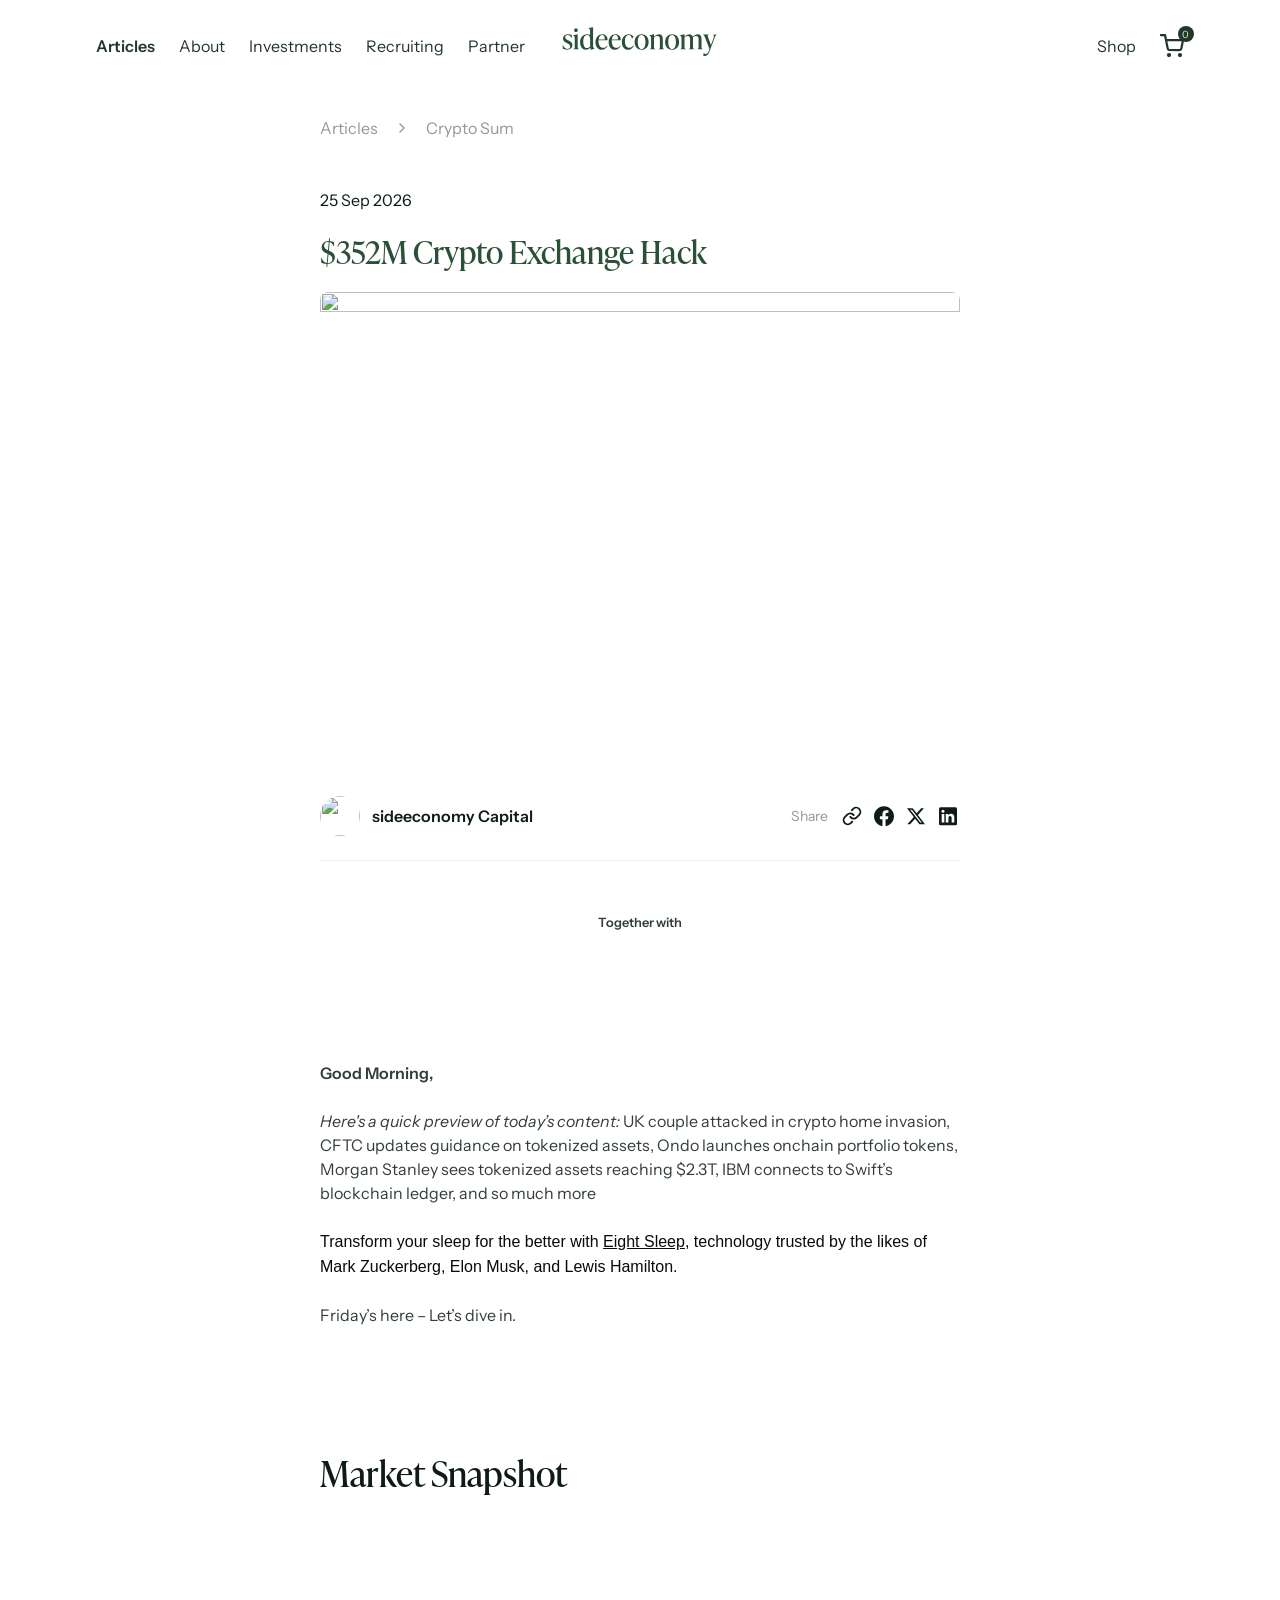
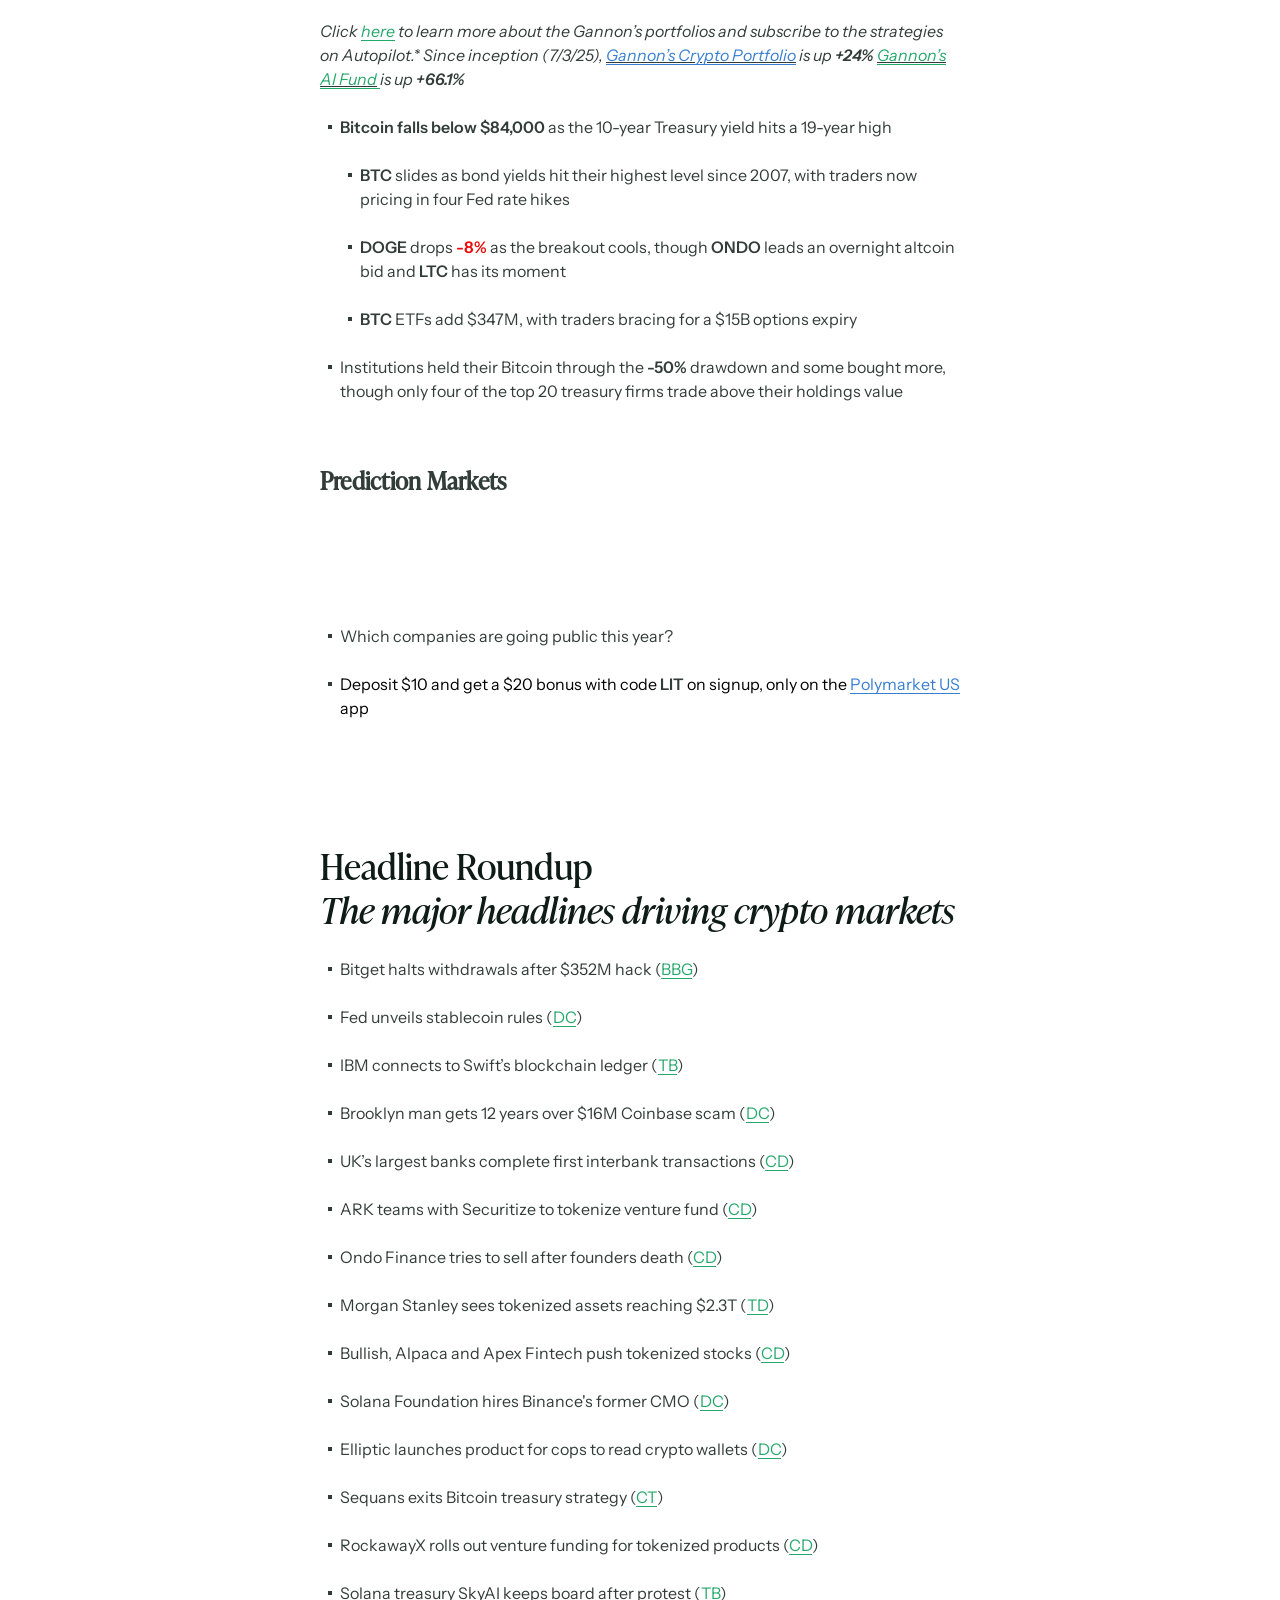
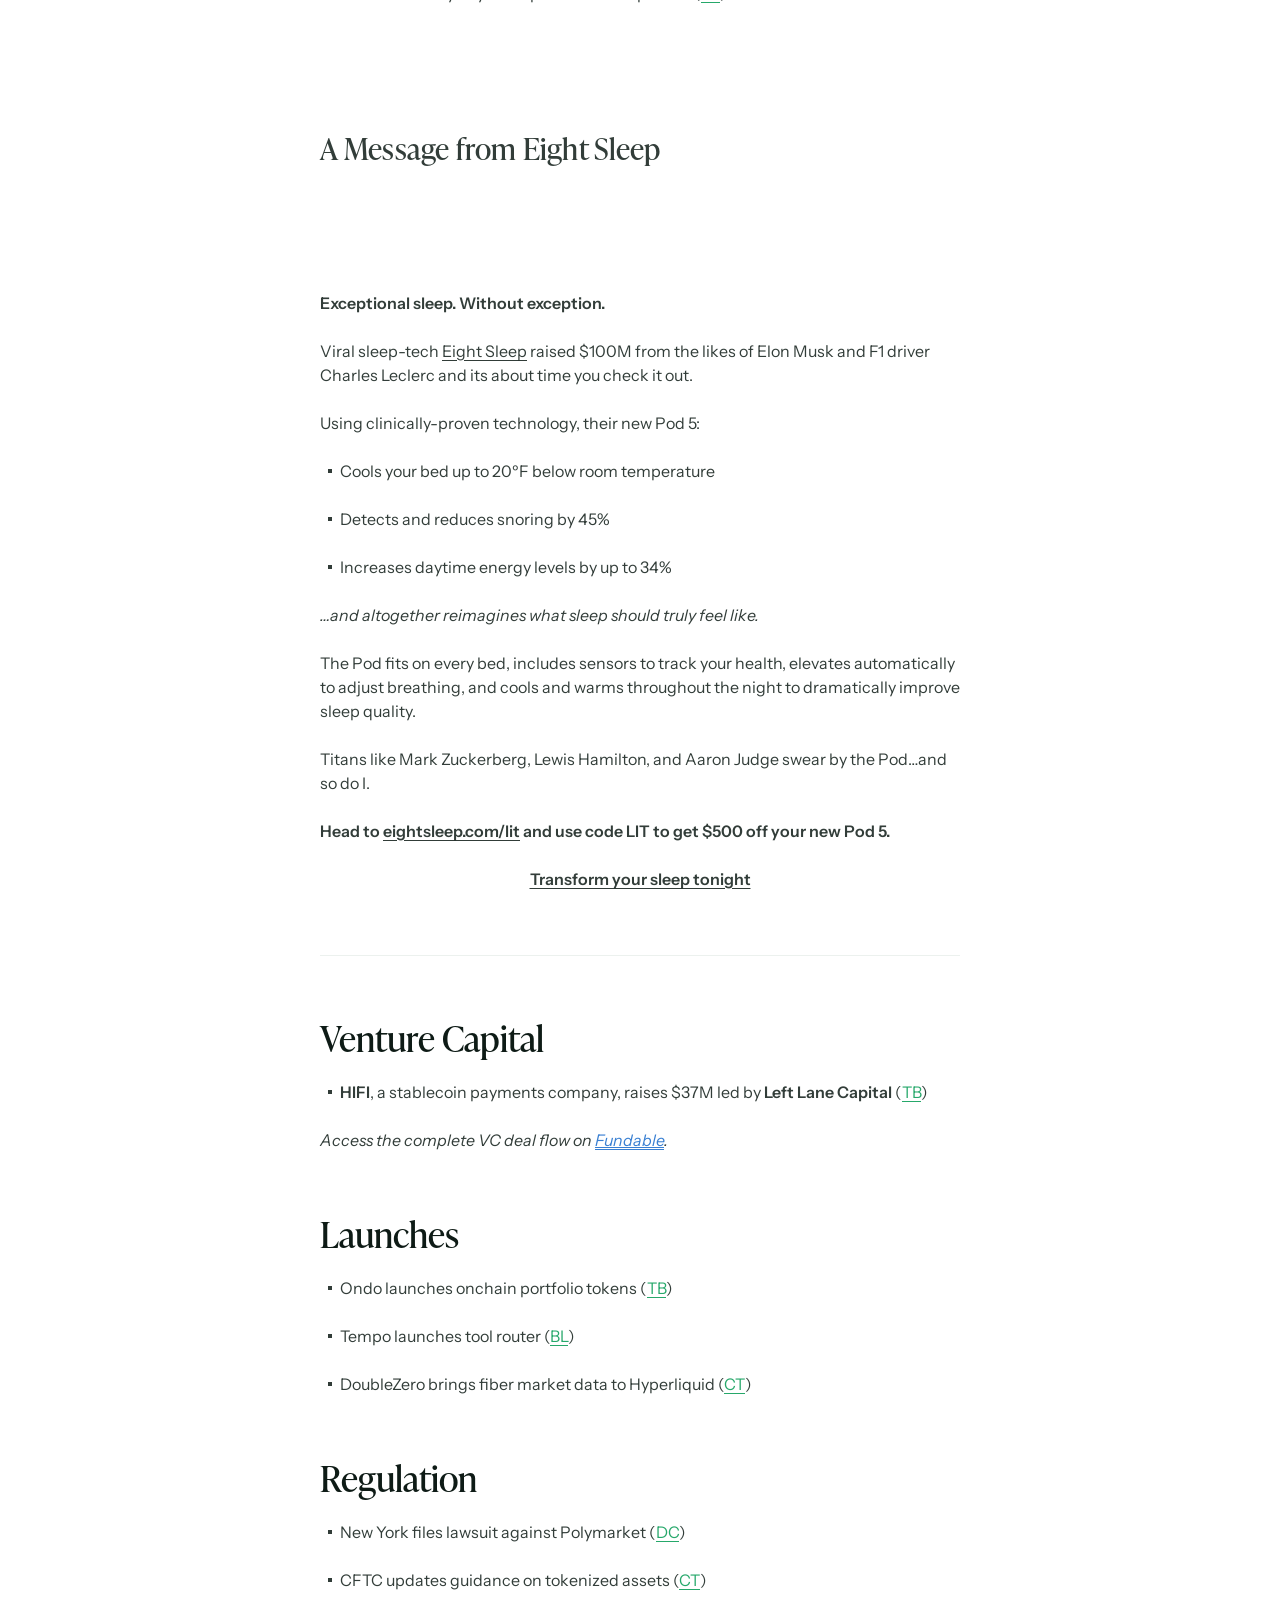
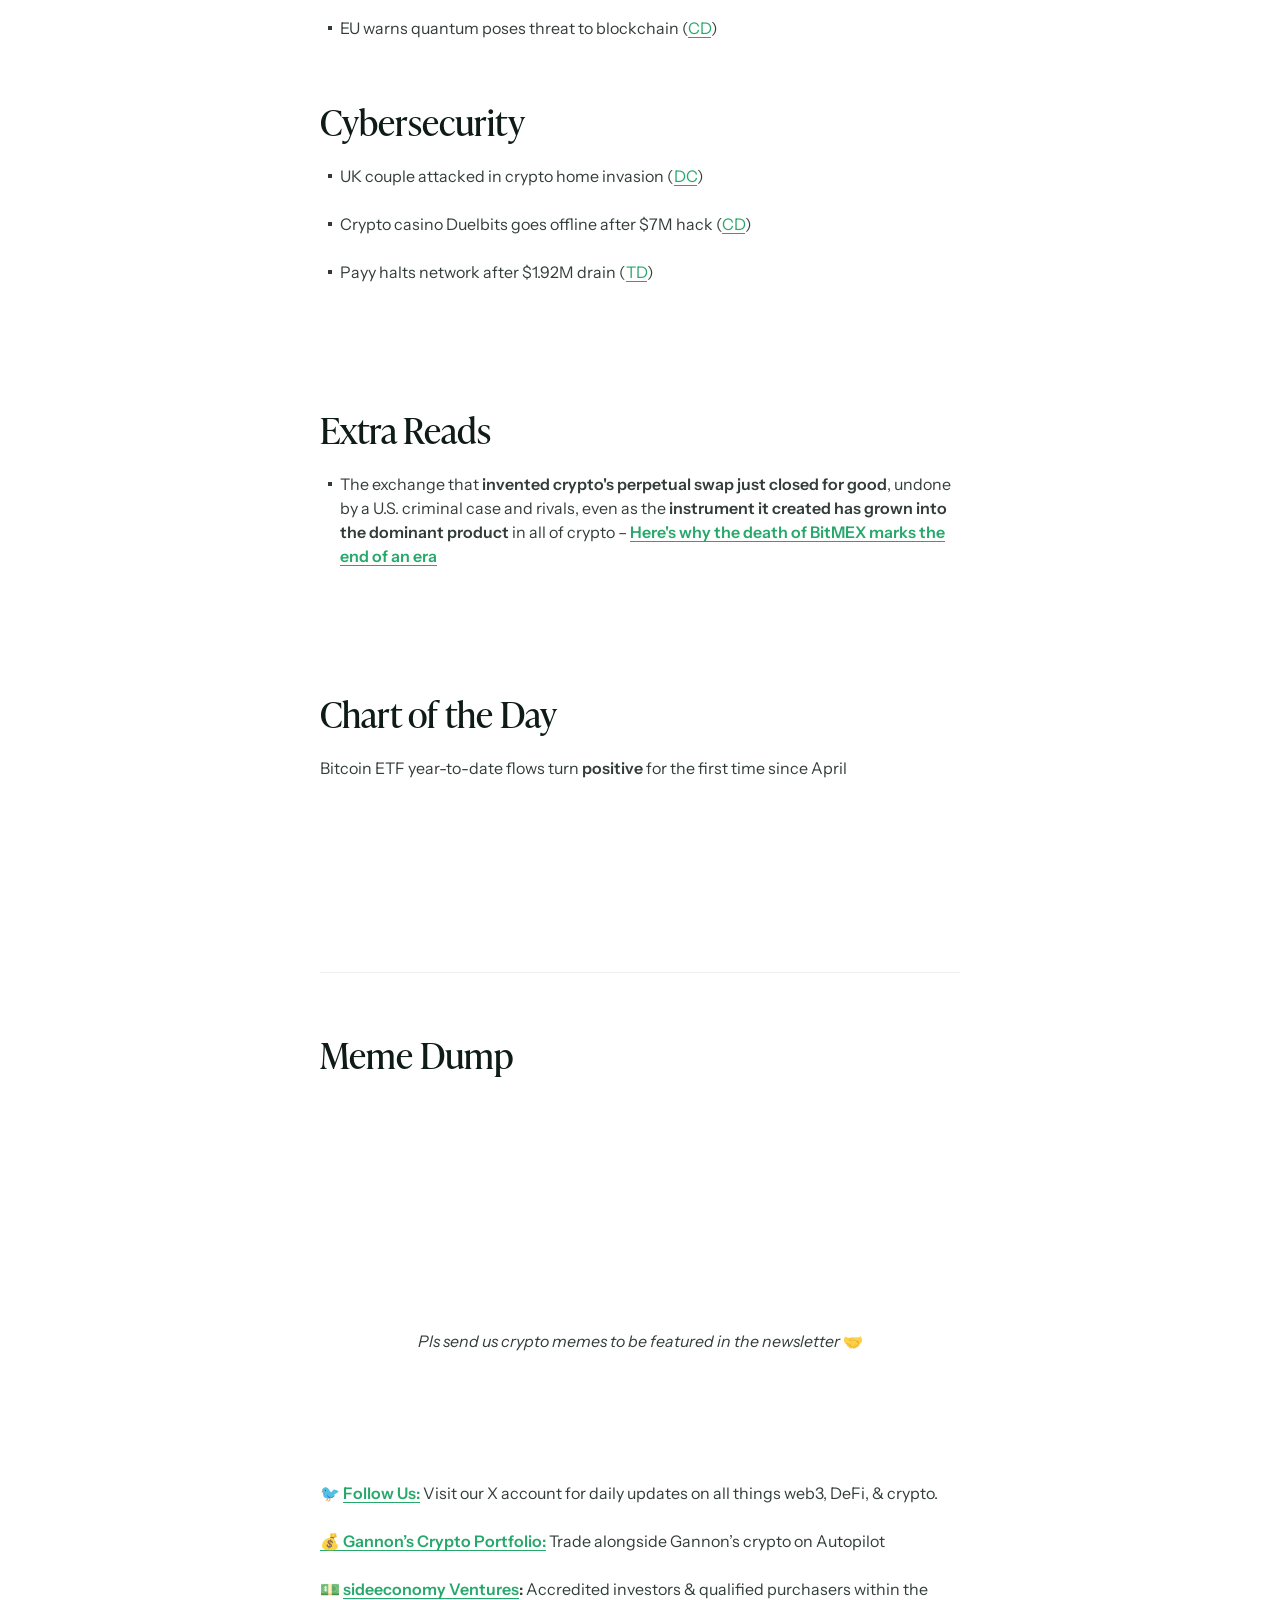
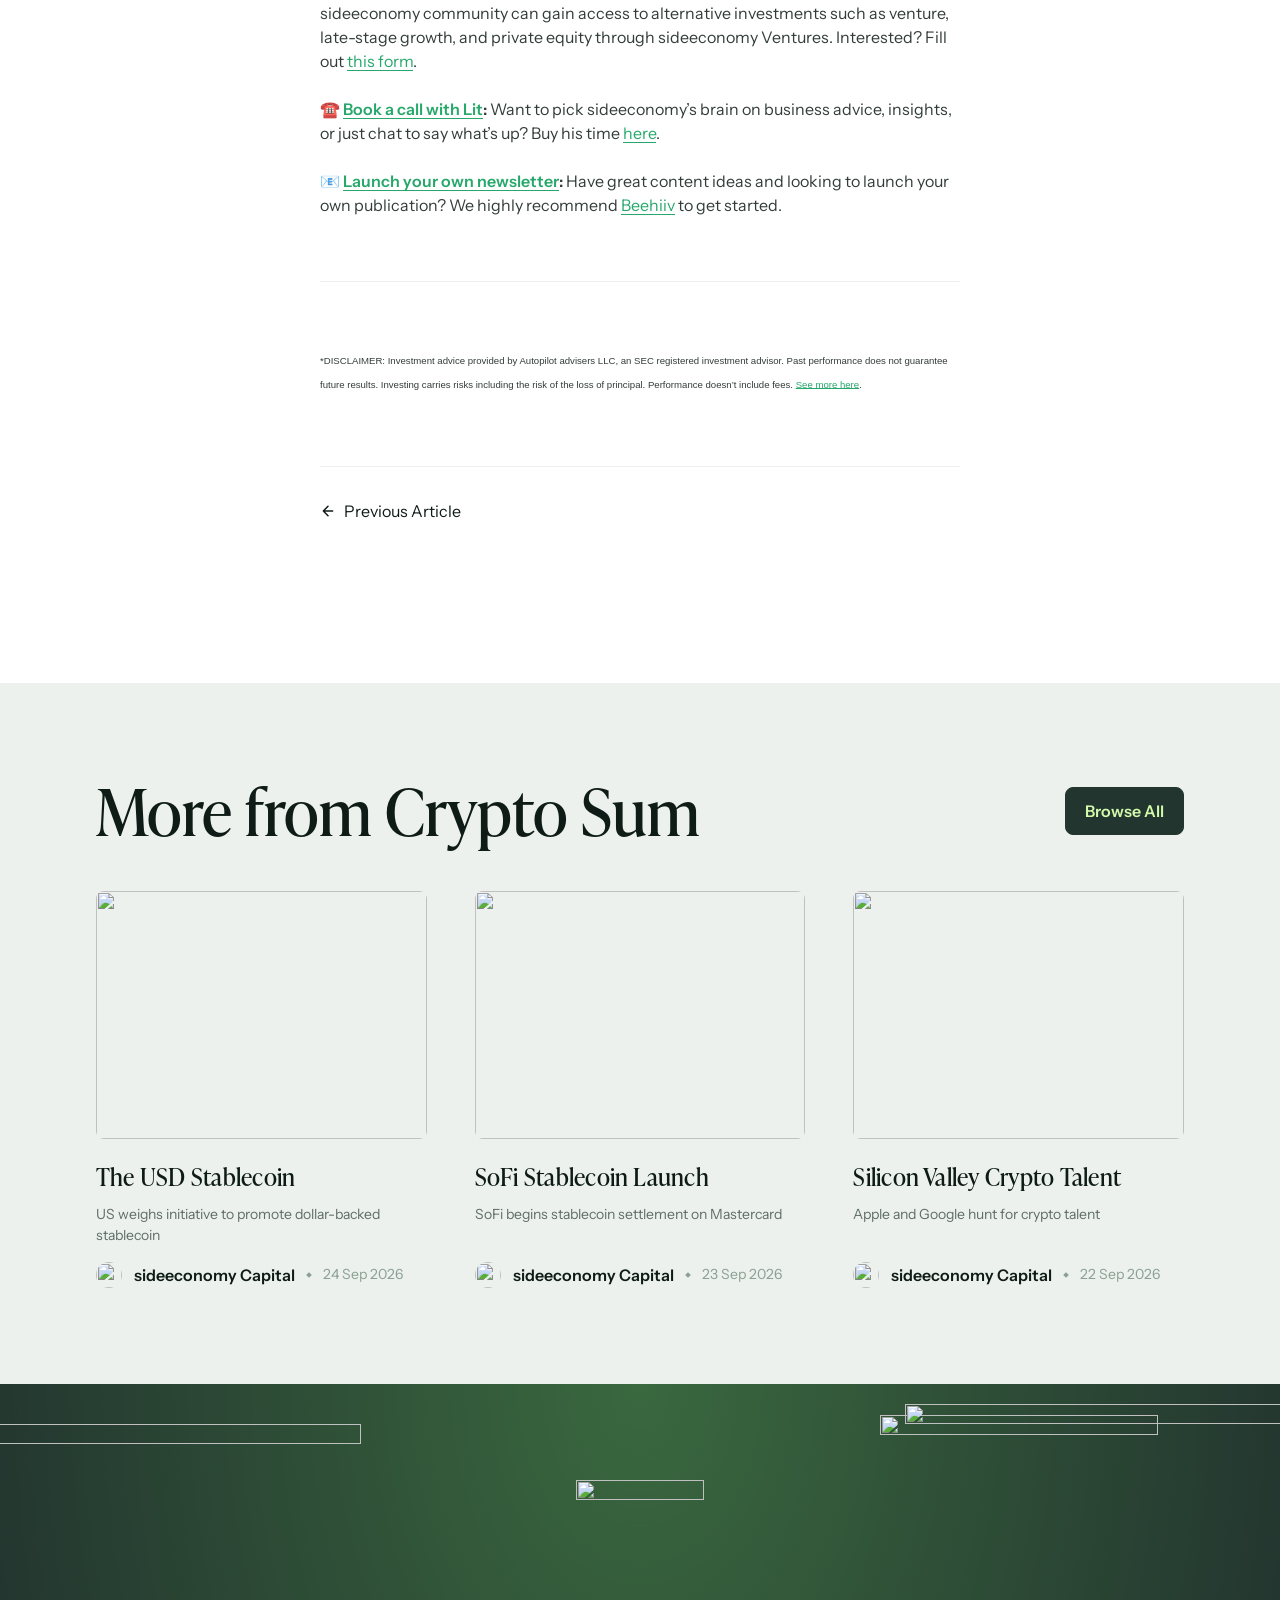
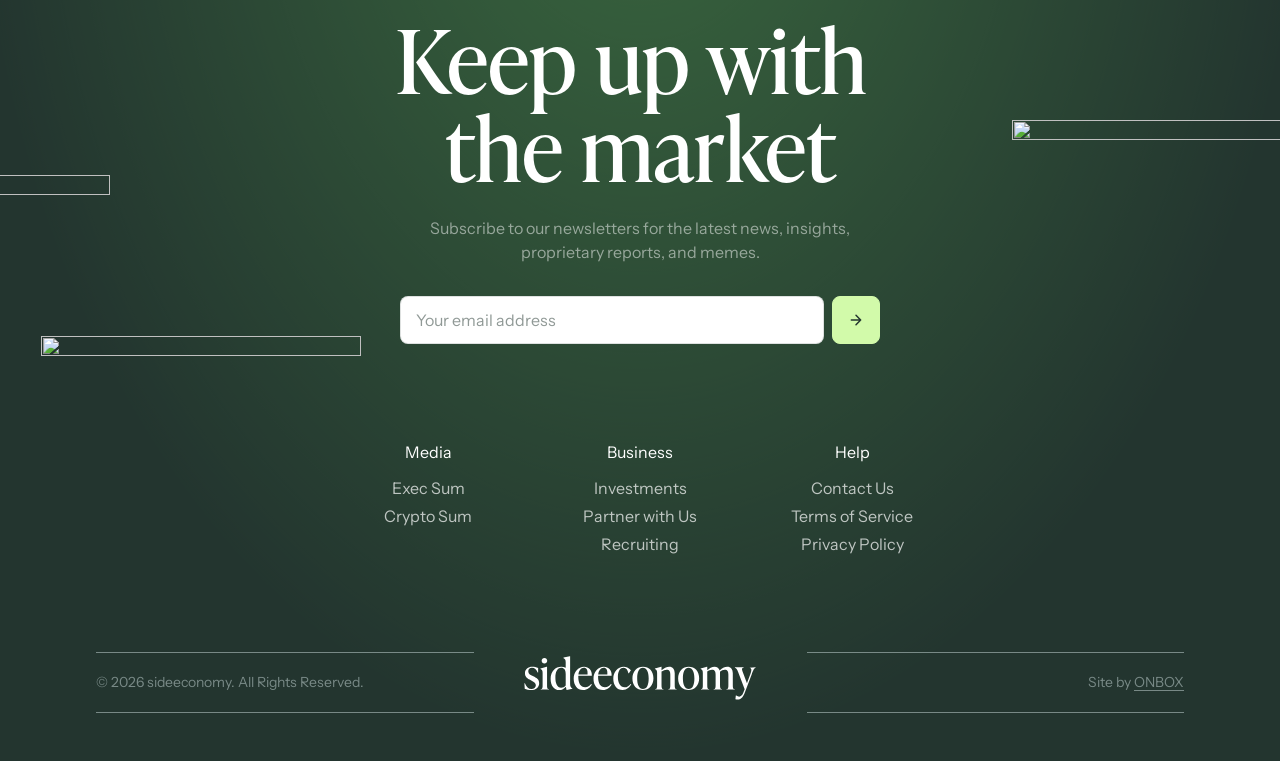
==== commit 88f08a4b: "Revert "fix: make site 100% self-contained with local stickers, cards, badges, and zero blocking hea" ====
--- a/article.html
+++ b/article.html
@@ -4,7 +4,7 @@
   <meta charset="utf-8">
   <meta http-equiv="x-ua-compatible" content="ie=edge">
   <meta name="viewport" content="width=device-width, initial-scale=1">
-  
+  <link rel="stylesheet" href="https://use.typekit.net/jgn4gpw.css">
   <link rel="preconnect" href="https://fonts.googleapis.com">
   <link rel="preconnect" href="https://fonts.gstatic.com" crossorigin>
   <link href="https://fonts.googleapis.com/css2?family=Instrument+Sans:ital,wdth,wght@0,75..100,400..700;1,75..100,400..700&display=swap" rel="stylesheet">
@@ -21,7 +21,7 @@
 	<meta property="og:url" content="https://sideeconomy.com/352m-crypto-exchange-hack/" />
 	<meta property="og:site_name" content="sideeconomy" />
 	<meta property="article:published_time" content="2026-09-25T10:45:00+00:00" />
-	<meta property="og:image" content="assets/images/crypto-sum-default-576x432.png" />
+	<meta property="og:image" content="https://media.beehiiv.com/cdn-cgi/image/fit=scale-down,format=auto,onerror=redirect,quality=80/uploads/asset/file/9136e0eb-b115-44a2-99a1-3bfd00676707/image.png?t=1786058793" />
 	<meta name="author" content="sideeconomy Capital" />
 	<meta name="twitter:card" content="summary_large_image" />
 	<meta name="twitter:label1" content="Written by" />
@@ -65,12 +65,12 @@
 img#wpstats{display:none}
 /*# sourceURL=jetpack-stats-inline-css */
 </style>
-
-
+<link rel='stylesheet' id='wp-theme-css' href='https://litquidity.co/wp-includes/css/dist/theme/design-tokens.min.css?ver=7.1.2' media='all' />
+<link rel='stylesheet' id='wp-components-css' href='https://litquidity.co/wp-includes/css/dist/components/style.min.css?ver=7.1.2' media='all' />
 
 <link rel=stylesheet id=sideeconomy-css href=assets/css/main.css media=all />
   <link rel=stylesheet id=custom-css href=assets/css/custom.css media=all />
-
+<script id="jquery-core-js" src="https://litquidity.co/wp-includes/js/jquery/jquery.min.js?ver=3.7.1"></script>
 <link rel="https://api.w.org/" href=article.html /><link rel="alternate" title="JSON" type="application/json" href="https://sideeconomy.com/wp-json/wp/v2/posts/7897" /><link rel='shortlink' href='https://sideeconomy.com/?p=7897' />
 <link rel="icon" type="image/svg+xml" href="assets/images/favicon.svg" />
 <link rel="icon" type="image/png" sizes="32x32" href="assets/images/favicon-32x32.png" />
@@ -117,7 +117,7 @@
   </div>
   <div id="mobile-menu" class="mobile-menu" aria-hidden="true">
     <div class="mobile-menu_media">
-      <img src="assets/images/litwash.png" width="295" height="385" alt="">
+      <img src="https://litquidity.co/wp-content/themes/litquidity/assets/images/litwash.png" width="295" height="385" alt="">
     </div>
     <nav class="mobile-menu_nav">
       <ul id="menu-mobile-menu" class="header-menu"><li class="menu-item menu-home"><a href=index.html>Home</a></li>
@@ -153,11 +153,11 @@
 </p>
   <h1 class="h2">$352M Crypto Exchange Hack</h1>
     <div class="post-feature mw-40">
-  <img class="" src="assets/images/crypto-sum-default-640x480.png" srcset="assets/images/crypto-sum-default.png 1.5x" width="640" height="480" alt=""loading="lazy" /></div>
+  <img class="" src="https://litquidity.co/wp-content/uploads/2025/02/crypto-sum-default-640x480.png" srcset="https://litquidity.co/wp-content/uploads/2025/02/crypto-sum-default.png 1.5x" width="640" height="480" alt=""loading="lazy" /></div>
   <div class="post-header_author-share">
       <div class="post-header_author author author--lg">
     <div class="author-image media-component">
-      <img class="" src="assets/images/litquidity-capital.png" srcset="assets/images/litquidity-capital.png 1.5x" width="200" height="200" alt=""loading="lazy" />    </div>
+      <img class="" src="https://litquidity.co/wp-content/uploads/2025/02/litquidity-capital.png" srcset="https://litquidity.co/wp-content/uploads/2025/02/litquidity-capital.png 1.5x" width="200" height="200" alt=""loading="lazy" />    </div>
     <p class="author-name">sideeconomy Capital</p>
   </div>
     <div class="share-component">
@@ -192,14 +192,14 @@
 </style>
 <div class='beehiiv__body'>
 <p class="paragraph" style="text-align:center;"><span style="font-size:0.8rem;"><b>Together with</b></span></p>
-<div class="image"><a class="image__link" href="https://www.eightsleep.com/?irclickid=xrpX6%3ARyPxyZWFv1vT1PczjUUkuSIoXVxxIdS00&#038;utm_source=impact&#038;utm_campaign=sideeconomy&#038;utm_medium=affiliate&#038;irgwc=1&#038;afsrc=1&#038;nb_platform=impact&#038;nb_adid=607198&#038;nb_cid=9942&#038;nb_pid=1719485&#038;nb_aname=Online%20Tracking%20Link&#038;nb_atype=ONLINE_TRACKING_LINK&#038;nb_asize=&#038;nb_product_sku=&#038;nb_partner_name=sideeconomy&#038;nb_mtype=mediapartner&#038;nb_partner_shared_id=" rel="noopener" target="_blank"><img decoding="async" alt="" class="image__image" style="border-radius:10px 10px 10px 10px;border-style:solid;border-width:0px 0px 0px 0px;box-sizing:border-box;border-color:#E5E7EB;" src="assets/images/sandisk-576x432.png"/></a></div>
+<div class="image"><a class="image__link" href="https://www.eightsleep.com/?irclickid=xrpX6%3ARyPxyZWFv1vT1PczjUUkuSIoXVxxIdS00&#038;utm_source=impact&#038;utm_campaign=sideeconomy&#038;utm_medium=affiliate&#038;irgwc=1&#038;afsrc=1&#038;nb_platform=impact&#038;nb_adid=607198&#038;nb_cid=9942&#038;nb_pid=1719485&#038;nb_aname=Online%20Tracking%20Link&#038;nb_atype=ONLINE_TRACKING_LINK&#038;nb_asize=&#038;nb_product_sku=&#038;nb_partner_name=sideeconomy&#038;nb_mtype=mediapartner&#038;nb_partner_shared_id=" rel="noopener" target="_blank"><img decoding="async" alt="" class="image__image" style="border-radius:10px 10px 10px 10px;border-style:solid;border-width:0px 0px 0px 0px;box-sizing:border-box;border-color:#E5E7EB;" src="https://media.beehiiv.com/cdn-cgi/image/fit=scale-down,format=auto,onerror=redirect,quality=80/uploads/asset/file/9136e0eb-b115-44a2-99a1-3bfd00676707/image.png?t=1786058793"/></a></div>
 <p class="paragraph" style="text-align:left;"><b>Good Morning,</b></p>
 <p class="paragraph" style="text-align:left;"><i>Here&#39;s a quick preview of today’s content: </i>UK couple attacked in crypto home invasion, CFTC updates guidance on tokenized assets, Ondo launches onchain portfolio tokens, Morgan Stanley sees tokenized assets reaching $2.3T, IBM connects to Swift’s blockchain ledger, and so much more</p>
 <p class="paragraph" style="text-align:left;"><span style="color:#0b0a0a;font-family:Helvetica, Arial, sans-serif;font-size:16px;">Transform your sleep for the better with </span><span style="color:#0b0a0a;font-family:Helvetica, Arial, sans-serif;font-size:16px;"><a class="link" href="https://www.eightsleep.com/?irclickid=xrpX6%3ARyPxyZWFv1vT1PczjUUkuSIoXVxxIdS00&#038;utm_source=impact&#038;utm_campaign=sideeconomy&#038;utm_medium=affiliate&#038;irgwc=1&#038;afsrc=1&#038;nb_platform=impact&#038;nb_adid=607198&#038;nb_cid=9942&#038;nb_pid=1719485&#038;nb_aname=Online%20Tracking%20Link&#038;nb_atype=ONLINE_TRACKING_LINK&#038;nb_asize=&#038;nb_product_sku=&#038;nb_partner_name=sideeconomy&#038;nb_mtype=mediapartner&#038;nb_partner_shared_id=" target="_blank" rel="noopener noreferrer nofollow" style="color: var(--wt-inline-link-color-override,var(--post-content-inline-link-color,var(--wt-inline-link-color)))">Eight Sleep</a></span><span style="color:#0b0a0a;font-family:Helvetica, Arial, sans-serif;font-size:16px;">, technology trusted by the likes of Mark Zuckerberg, Elon Musk, and Lewis Hamilton.</span></p>
 <p class="paragraph" style="text-align:left;">Friday’s here &#8211; Let’s dive in.</p>
-<div class="image"><a class="image__link" href="https://docs.google.com/forms/d/e/1FAIpQLSf_dC-_1p_hVKu7eJx_OlmXd67BPzuxbC_zF5OJqhhQrjN3fQ/viewform?utm_source=cryptosum.beehiiv.com&#038;utm_medium=newsletter&#038;utm_campaign=352m-crypto-exchange-hack" rel="noopener" target="_blank"><img decoding="async" alt="" class="image__image" style="" src="assets/images/CS-Final-Logo-Square.png"/></a></div>
+<div class="image"><a class="image__link" href="https://docs.google.com/forms/d/e/1FAIpQLSf_dC-_1p_hVKu7eJx_OlmXd67BPzuxbC_zF5OJqhhQrjN3fQ/viewform?utm_source=cryptosum.beehiiv.com&#038;utm_medium=newsletter&#038;utm_campaign=352m-crypto-exchange-hack" rel="noopener" target="_blank"><img decoding="async" alt="" class="image__image" style="" src="https://media.beehiiv.com/cdn-cgi/image/fit=scale-down,format=auto,onerror=redirect,quality=80/uploads/asset/file/26cdef2c-b7f8-4b21-a350-a0c995fc5732/Advertise_with_us_logo_CS.png?t=1745366475"/></a></div>
 <h1 class="heading" style="text-align:left;" id="market-snapshot"><b>Market Snapshot</b></h1>
-<div class="image"><a class="image__link" href="https://www.joinautopilot.com/landing/1420/680638?utm_source=cryptosum.beehiiv.com&#038;utm_medium=newsletter&#038;utm_campaign=352m-crypto-exchange-hack" rel="noopener" target="_blank"><img decoding="async" alt="" class="image__image" style="border-radius:10px;" src="assets/images/apollopng-576x432.png"/></a></div>
+<div class="image"><a class="image__link" href="https://www.joinautopilot.com/landing/1420/680638?utm_source=cryptosum.beehiiv.com&#038;utm_medium=newsletter&#038;utm_campaign=352m-crypto-exchange-hack" rel="noopener" target="_blank"><img decoding="async" alt="" class="image__image" style="border-radius:10px;" src="https://media.beehiiv.com/cdn-cgi/image/fit=scale-down,format=auto,onerror=redirect,quality=80/uploads/asset/file/d0fb31d4-7b16-453a-9379-5feaa7340530/Screenshot_2026-09-24_at_6.38.41_PM.png?t=1790293128"/></a></div>
 <p class="paragraph" style="text-align:left;"><i>Click </i><a class="link" href="https://marketplace.joinautopilot.com/landing/1420/702757?referrer=GAN&#038;utm_source=cryptosum.beehiiv.com&#038;utm_medium=newsletter&#038;utm_campaign=352m-crypto-exchange-hack" target="_blank" rel="noopener noreferrer nofollow"><i>here</i></a><i> to learn more about the Gannon’s portfolios and subscribe to the strategies on Autopilot.* Since inception (7/3/25), </i><span style="color:inherit;"><span style="text-decoration:underline;"><a class="link" href="https://marketplace.joinautopilot.com/landing/1420/680638?referrer=GAN&#038;utm_source=cryptosum.beehiiv.com&#038;utm_medium=newsletter&#038;utm_campaign=352m-crypto-exchange-hack" target="_blank" rel="noopener noreferrer nofollow" style="color: #387fd2"><i>Gannon’s Crypto Portfolio</i></a></span></span><i> is up </i><b><i>+24% </i></b><span style="text-decoration:underline;"><a class="link" href="https://marketplace.joinautopilot.com/landing/1420/702757?referrer=GAN&#038;utm_source=cryptosum.beehiiv.com&#038;utm_medium=newsletter&#038;utm_campaign=352m-crypto-exchange-hack" target="_blank" rel="noopener noreferrer nofollow"><i>Gannon’s AI Fund</i></a></span><a class="link" href="https://marketplace.joinautopilot.com/landing/1420/702757?referrer=GAN&#038;utm_source=cryptosum.beehiiv.com&#038;utm_medium=newsletter&#038;utm_campaign=352m-crypto-exchange-hack" target="_blank" rel="noopener noreferrer nofollow"><i> </i></a><i>is up </i><b><i>+66.1%</i></b></p>
 <ul>
 <li>
@@ -221,7 +221,7 @@
 </li>
 </ul>
 <h3 class="heading" style="text-align:left;" id="prediction-markets"><b>Prediction Markets</b></h3>
-<div class="image"><a class="image__link" href="https://polymarket.us/LIT?dub_id=BnVRDc553JNTUhvh&#038;utm_source=cryptosum.beehiiv.com&#038;utm_medium=newsletter&#038;utm_campaign=352m-crypto-exchange-hack" rel="noopener" target="_blank"><img decoding="async" alt="" class="image__image" style="border-radius:10px;" src="assets/images/image-576x432.png"/></a></div>
+<div class="image"><a class="image__link" href="https://polymarket.us/LIT?dub_id=BnVRDc553JNTUhvh&#038;utm_source=cryptosum.beehiiv.com&#038;utm_medium=newsletter&#038;utm_campaign=352m-crypto-exchange-hack" rel="noopener" target="_blank"><img decoding="async" alt="" class="image__image" style="border-radius:10px;" src="https://media.beehiiv.com/cdn-cgi/image/fit=scale-down,format=auto,onerror=redirect,quality=80/uploads/asset/file/016990e3-110a-4e16-bbae-943a7e5792e8/Screenshot_2026-09-24_at_8.23.09_AM.png?t=1790256196"/></a></div>
 <ul>
 <li>
 <p class="paragraph" style="text-align:left;">Which companies are going public this year?</p>
@@ -230,7 +230,7 @@
 <p class="paragraph" style="text-align:left;"><span style="color:#000000;font-size:medium;">Deposit $10 and get a $20 bonus with code </span><b>LIT</b><span style="color:#000000;font-size:medium;"> on signup, only on the </span><a class="link" href="https://polymarket.us/LIT?dub_id=BnVRDc553JNTUhvh&#038;utm_source=cryptosum.beehiiv.com&#038;utm_medium=newsletter&#038;utm_campaign=352m-crypto-exchange-hack" target="_blank" rel="noopener noreferrer nofollow" style="color: #387fd2">Polymarket US</a><span style="color:#000000;font-size:medium;"> app</span></p>
 </li>
 </ul>
-<div class="image"><img decoding="async" alt="" class="image__image" style="" src="assets/images/CS_horizontal_bar.png"/></div>
+<div class="image"><img decoding="async" alt="" class="image__image" style="" src="https://media.beehiiv.com/cdn-cgi/image/fit=scale-down,format=auto,onerror=redirect,quality=80/uploads/asset/file/6a390192-a06b-48c9-8b1e-06019d5173d0/CS_horizontal_bar.png?t=1728895578"/></div>
 <h1 class="heading" style="text-align:left;" id="headline-roundup-the-major-headline"><b>Headline Roundup</b><br /><sup><sub><i>The major headlines driving crypto markets</i></sub></sup></h1>
 <ul>
 <li>
@@ -276,9 +276,9 @@
 <p class="paragraph" style="text-align:left;">Solana treasury SkyAI keeps board after protest (<a class="link" href="https://www.theblock.co/news/business/2026-09-24-solana-treasury-skyai-keeps-board-shareholder-protest-loses-equity-plan-vote-416298?utm_source=cryptosum.beehiiv.com&#038;utm_medium=newsletter&#038;utm_campaign=352m-crypto-exchange-hack" target="_blank" rel="noopener noreferrer nofollow">TB</a>)</p>
 </li>
 </ul>
-<div class="image"><img decoding="async" alt="" class="image__image" style="" src="assets/images/CS_horizontal_bar.png"/></div>
+<div class="image"><img decoding="async" alt="" class="image__image" style="" src="https://media.beehiiv.com/cdn-cgi/image/fit=scale-down,format=auto,onerror=redirect,quality=80/uploads/asset/file/6a390192-a06b-48c9-8b1e-06019d5173d0/CS_horizontal_bar.png?t=1728895578"/></div>
 <h2 class="heading" style="text-align:left;" id="a-message-from-eight-sleep"><span style="font-size:var(--font-size,inherit);"><b>A Message from Eight Sleep</b></span></h2>
-<div class="image"><a class="image__link" href="https://www.eightsleep.com/?irclickid=xrpX6%3ARyPxyZWFv1vT1PczjUUkuSIoXVxxIdS00&#038;utm_source=impact&#038;utm_campaign=sideeconomy&#038;utm_medium=affiliate&#038;irgwc=1&#038;afsrc=1&#038;nb_platform=impact&#038;nb_adid=607198&#038;nb_cid=9942&#038;nb_pid=1719485&#038;nb_aname=Online%20Tracking%20Link&#038;nb_atype=ONLINE_TRACKING_LINK&#038;nb_asize=&#038;nb_product_sku=&#038;nb_partner_name=sideeconomy&#038;nb_mtype=mediapartner&#038;nb_partner_shared_id=" rel="noopener" target="_blank"><img decoding="async" alt="" class="image__image" style="border-radius:10px 10px 10px 10px;border-style:solid;border-width:0px 0px 0px 0px;box-sizing:border-box;border-color:#E5E7EB;" src="assets/images/crypto-sum-default-576x432.png"/></a></div>
+<div class="image"><a class="image__link" href="https://www.eightsleep.com/?irclickid=xrpX6%3ARyPxyZWFv1vT1PczjUUkuSIoXVxxIdS00&#038;utm_source=impact&#038;utm_campaign=sideeconomy&#038;utm_medium=affiliate&#038;irgwc=1&#038;afsrc=1&#038;nb_platform=impact&#038;nb_adid=607198&#038;nb_cid=9942&#038;nb_pid=1719485&#038;nb_aname=Online%20Tracking%20Link&#038;nb_atype=ONLINE_TRACKING_LINK&#038;nb_asize=&#038;nb_product_sku=&#038;nb_partner_name=sideeconomy&#038;nb_mtype=mediapartner&#038;nb_partner_shared_id=" rel="noopener" target="_blank"><img decoding="async" alt="" class="image__image" style="border-radius:10px 10px 10px 10px;border-style:solid;border-width:0px 0px 0px 0px;box-sizing:border-box;border-color:#E5E7EB;" src="https://media.beehiiv.com/cdn-cgi/image/fit=scale-down,format=auto,onerror=redirect,quality=80/uploads/asset/file/0347bc09-7324-4611-9cec-a0960c52bef1/image.png?t=1786058864"/></a></div>
 <p class="paragraph" style="text-align:left;"><span style="font-size:var(--font-size,inherit);"><b>Exceptional sleep. Without exception.</b></span></p>
 <p class="paragraph" style="text-align:left;"><span style="font-size:var(--font-size,inherit);">Viral sleep-tech </span><span style="font-size:var(--font-size,inherit);"><a class="link" href="https://www.eightsleep.com/?irclickid=xrpX6%3ARyPxyZWFv1vT1PczjUUkuSIoXVxxIdS00&#038;utm_source=impact&#038;utm_campaign=sideeconomy&#038;utm_medium=affiliate&#038;irgwc=1&#038;afsrc=1&#038;nb_platform=impact&#038;nb_adid=607198&#038;nb_cid=9942&#038;nb_pid=1719485&#038;nb_aname=Online%20Tracking%20Link&#038;nb_atype=ONLINE_TRACKING_LINK&#038;nb_asize=&#038;nb_product_sku=&#038;nb_partner_name=sideeconomy&#038;nb_mtype=mediapartner&#038;nb_partner_shared_id=" target="_blank" rel="noopener noreferrer nofollow" style="color: var(--wt-inline-link-color-override,var(--post-content-inline-link-color,var(--wt-inline-link-color)))">Eight Sleep</a></span><span style="font-size:var(--font-size,inherit);"> raised $100M from the likes of Elon Musk and F1 driver Charles Leclerc and its about time you check it out.</span></p>
 <p class="paragraph" style="text-align:left;"><span style="font-size:var(--font-size,inherit);">Using clinically-proven technology, their new Pod 5:</span></p>
@@ -342,25 +342,25 @@
 <p class="paragraph" style="text-align:left;">Payy halts network after $1.92M drain (<a class="link" href="https://thedefiant.io/news/hacks/payy-halts-network-after-1-92-million-usdc-drain?utm_source=cryptosum.beehiiv.com&#038;utm_medium=newsletter&#038;utm_campaign=352m-crypto-exchange-hack" target="_blank" rel="noopener noreferrer nofollow">TD</a>)</p>
 </li>
 </ul>
-<div class="image"><img decoding="async" alt="" class="image__image" style="" src="assets/images/CS_horizontal_bar.png"/></div>
+<div class="image"><img decoding="async" alt="" class="image__image" style="" src="https://media.beehiiv.com/cdn-cgi/image/fit=scale-down,format=auto,onerror=redirect,quality=80/uploads/asset/file/6a390192-a06b-48c9-8b1e-06019d5173d0/CS_horizontal_bar.png?t=1728895578"/></div>
 <h1 class="heading" style="text-align:left;" id="extra-reads"><b>Extra Reads</b></h1>
 <ul>
 <li>
 <p class="paragraph" style="text-align:left;">The exchange that <b>invented crypto&#39;s perpetual swap just closed for good</b>, undone by a U.S. criminal case and rivals, even as the <b>instrument it created has grown into the dominant product</b> in all of crypto &#8211; <b><a class="link" href="https://www.coindesk.com/business/2026/09/23/bitmex-shuts-down-trading-after-11-years-leaves-withdrawals-open?utm_source=cryptosum.beehiiv.com&#038;utm_medium=newsletter&#038;utm_campaign=352m-crypto-exchange-hack" target="_blank" rel="noopener noreferrer nofollow">Here&#39;s why the death of BitMEX marks the end of an era</a></b></p>
 </li>
 </ul>
-<div class="image"><img decoding="async" alt="" class="image__image" style="" src="assets/images/CS_horizontal_bar.png"/></div>
+<div class="image"><img decoding="async" alt="" class="image__image" style="" src="https://media.beehiiv.com/cdn-cgi/image/fit=scale-down,format=auto,onerror=redirect,quality=80/uploads/asset/file/6a390192-a06b-48c9-8b1e-06019d5173d0/CS_horizontal_bar.png?t=1728895578"/></div>
 <h1 class="heading" style="text-align:left;" id="extra-reads"><b>Chart of the Day</b></h1>
 <p class="paragraph" style="text-align:left;">Bitcoin ETF year-to-date flows turn <b>positive</b> for the first time since April</p>
-<div class="image"><img decoding="async" alt="" class="image__image" style="border-radius:10px;" src="assets/images/sandisk-576x432.png"/></div>
-<div class="image"><img decoding="async" alt="" class="image__image" style="" src="assets/images/CS_horizontal_bar.png"/></div>
+<div class="image"><img decoding="async" alt="" class="image__image" style="border-radius:10px;" src="https://media.beehiiv.com/cdn-cgi/image/fit=scale-down,format=auto,onerror=redirect,quality=80/uploads/asset/file/bead0bcd-1d86-4274-8049-8b7861def221/image.png?t=1790256887"/></div>
+<div class="image"><img decoding="async" alt="" class="image__image" style="" src="https://media.beehiiv.com/cdn-cgi/image/fit=scale-down,format=auto,onerror=redirect,quality=80/uploads/asset/file/6a390192-a06b-48c9-8b1e-06019d5173d0/CS_horizontal_bar.png?t=1728895578"/></div>
 <hr class="content_break">
 <h1 class="heading" style="text-align:left;" id="meme-dump"><b>Meme Dump</b></h1>
-<div class="image"><img decoding="async" alt="" class="image__image" style="border-radius:10px;" src="assets/images/apollopng-576x432.png"/></div>
-<div class="image"><img decoding="async" alt="" class="image__image" style="border-radius:10px;" src="assets/images/image-576x432.png"/></div>
-<div class="image"><img decoding="async" alt="" class="image__image" style="border-radius:10px;" src="assets/images/crypto-sum-default-576x432.png"/></div>
+<div class="image"><img decoding="async" alt="" class="image__image" style="border-radius:10px;" src="https://media.beehiiv.com/cdn-cgi/image/fit=scale-down,format=auto,onerror=redirect,quality=80/uploads/asset/file/b0c9e013-2b0a-4514-9fe1-c865dcda6154/image.png?t=1790291875"/></div>
+<div class="image"><img decoding="async" alt="" class="image__image" style="border-radius:10px;" src="https://media.beehiiv.com/cdn-cgi/image/fit=scale-down,format=auto,onerror=redirect,quality=80/uploads/asset/file/4823772f-d325-4b9e-96d6-8a6e6d46ced1/Screenshot_2026-09-24_at_6.13.26_PM.png?t=1790291613"/></div>
+<div class="image"><img decoding="async" alt="" class="image__image" style="border-radius:10px;" src="https://media.beehiiv.com/cdn-cgi/image/fit=scale-down,format=auto,onerror=redirect,quality=80/uploads/asset/file/cbc8e975-f09b-4925-a1b3-66ea675391a9/Screenshot_2026-09-24_at_6.19.34_PM.png?t=1790291978"/></div>
 <p class="paragraph" style="text-align:center;"><i>Pls send us crypto memes to be featured in the newsletter </i>🤝</p>
-<div class="image"><img decoding="async" alt="" class="image__image" style="" src="assets/images/CS_horizontal_bar.png"/></div>
+<div class="image"><img decoding="async" alt="" class="image__image" style="" src="https://media.beehiiv.com/cdn-cgi/image/fit=scale-down,format=auto,onerror=redirect,quality=80/uploads/asset/file/6a390192-a06b-48c9-8b1e-06019d5173d0/CS_horizontal_bar.png?t=1728895578"/></div>
 <p class="paragraph" style="text-align:left;">🐦 <b><a class="link" href="https://x.com/cryptosum_?utm_source=cryptosum.beehiiv.com&#038;utm_medium=newsletter&#038;utm_campaign=352m-crypto-exchange-hack" target="_blank" rel="noopener noreferrer nofollow">Follow Us:</a></b><b> </b>Visit our X account for daily updates on all things web3, DeFi, &#038; crypto.</p>
 <p class="paragraph" style="text-align:left;"><b><a class="link" href="https://marketplace.joinautopilot.com/landing/1420/680638?utm_source=cryptosum.beehiiv.com&#038;utm_medium=newsletter&#038;utm_campaign=352m-crypto-exchange-hack" target="_blank" rel="noopener noreferrer nofollow">💰 Gannon’s Crypto Portfolio:</a></b> Trade alongside Gannon’s crypto on Autopilot </p>
 <p class="paragraph" style="text-align:left;">💵 <b><a class="link" href="https://forms.gle/Ukgywm3t79cqTSKA8?utm_source=cryptosum.beehiiv.com&#038;utm_medium=newsletter&#038;utm_campaign=352m-crypto-exchange-hack" target="_blank" rel="noopener noreferrer nofollow">sideeconomy Ventures</a></b><b>: </b>Accredited investors &#038; qualified purchasers within the sideeconomy community can gain access to alternative investments such as venture, late-stage growth, and private equity through sideeconomy Ventures. Interested? Fill out <a class="link" href="https://forms.gle/Ukgywm3t79cqTSKA8?utm_source=cryptosum.beehiiv.com&#038;utm_medium=newsletter&#038;utm_campaign=352m-crypto-exchange-hack" target="_blank" rel="noopener noreferrer nofollow">this form</a>.</p>
@@ -383,7 +383,7 @@
       <ul class="article-component_list" data-count="3">
                   <li><a class="article-component article-component--lg" href=article.html>
   <div class="article-component_media media-component">
-    <img class="" src="assets/images/crypto-sum-default-576x432.png" srcset="assets/images/crypto-sum-default-1152x864.png 1.5x" width="576" height="432" alt=""loading="lazy" />  </div>
+    <img class="" src="https://litquidity.co/wp-content/uploads/2025/02/crypto-sum-default-576x432.png" srcset="https://litquidity.co/wp-content/uploads/2025/02/crypto-sum-default-1152x864.png 1.5x" width="576" height="432" alt=""loading="lazy" />  </div>
   <div class="article-component_content">
     <h5 class="article-component_title">The USD Stablecoin</h5>
     <div class="article-component_excerpt">
@@ -392,7 +392,7 @@
     <div class="article-component_meta">
               <div class="article-component_author author">
           <div class="author-image media-component">
-            <img class="" src="assets/images/litquidity-capital.png" srcset="assets/images/litquidity-capital.png 1.5x" width="200" height="200" alt=""loading="lazy" />          </div>
+            <img class="" src="https://litquidity.co/wp-content/uploads/2025/02/litquidity-capital.png" srcset="https://litquidity.co/wp-content/uploads/2025/02/litquidity-capital.png 1.5x" width="200" height="200" alt=""loading="lazy" />          </div>
           <p class="author-name">sideeconomy Capital</p>
         </div>
             <time class="article-component_date" datetime="2026-09-24T10:45:00+00:00">24 Sep 2026</time>
@@ -403,7 +403,7 @@
 </li>
                   <li><a class="article-component article-component--lg" href=article.html>
   <div class="article-component_media media-component">
-    <img class="" src="assets/images/crypto-sum-default-576x432.png" srcset="assets/images/crypto-sum-default-1152x864.png 1.5x" width="576" height="432" alt=""loading="lazy" />  </div>
+    <img class="" src="https://litquidity.co/wp-content/uploads/2025/02/crypto-sum-default-576x432.png" srcset="https://litquidity.co/wp-content/uploads/2025/02/crypto-sum-default-1152x864.png 1.5x" width="576" height="432" alt=""loading="lazy" />  </div>
   <div class="article-component_content">
     <h5 class="article-component_title">SoFi Stablecoin Launch</h5>
     <div class="article-component_excerpt">
@@ -412,7 +412,7 @@
     <div class="article-component_meta">
               <div class="article-component_author author">
           <div class="author-image media-component">
-            <img class="" src="assets/images/litquidity-capital.png" srcset="assets/images/litquidity-capital.png 1.5x" width="200" height="200" alt=""loading="lazy" />          </div>
+            <img class="" src="https://litquidity.co/wp-content/uploads/2025/02/litquidity-capital.png" srcset="https://litquidity.co/wp-content/uploads/2025/02/litquidity-capital.png 1.5x" width="200" height="200" alt=""loading="lazy" />          </div>
           <p class="author-name">sideeconomy Capital</p>
         </div>
             <time class="article-component_date" datetime="2026-09-23T10:45:00+00:00">23 Sep 2026</time>
@@ -423,7 +423,7 @@
 </li>
                   <li><a class="article-component article-component--lg" href=article.html>
   <div class="article-component_media media-component">
-    <img class="" src="assets/images/crypto-sum-default-576x432.png" srcset="assets/images/crypto-sum-default-1152x864.png 1.5x" width="576" height="432" alt=""loading="lazy" />  </div>
+    <img class="" src="https://litquidity.co/wp-content/uploads/2025/02/crypto-sum-default-576x432.png" srcset="https://litquidity.co/wp-content/uploads/2025/02/crypto-sum-default-1152x864.png 1.5x" width="576" height="432" alt=""loading="lazy" />  </div>
   <div class="article-component_content">
     <h5 class="article-component_title">Silicon Valley Crypto Talent</h5>
     <div class="article-component_excerpt">
@@ -432,7 +432,7 @@
     <div class="article-component_meta">
               <div class="article-component_author author">
           <div class="author-image media-component">
-            <img class="" src="assets/images/litquidity-capital.png" srcset="assets/images/litquidity-capital.png 1.5x" width="200" height="200" alt=""loading="lazy" />          </div>
+            <img class="" src="https://litquidity.co/wp-content/uploads/2025/02/litquidity-capital.png" srcset="https://litquidity.co/wp-content/uploads/2025/02/litquidity-capital.png 1.5x" width="200" height="200" alt=""loading="lazy" />          </div>
           <p class="author-name">sideeconomy Capital</p>
         </div>
             <time class="article-component_date" datetime="2026-09-22T10:45:00+00:00">22 Sep 2026</time>
@@ -451,7 +451,7 @@
     </div><!-- /.wrap -->
     <footer class="site-footer bg-dark-gradient">
   <div class="site-footer_inner mw-90">
-    <div class="newsletter-component mw-40"><div class="newsletter-component_media"><img class="" src="assets/images/newsletter-bell.png" srcset="assets/images/newsletter-bell.png 1.5x" width="256" height="256" alt=""loading="lazy" /></div><div class="newsletter-component_content"><h2>Keep up with +    <div class="newsletter-component mw-40"><div class="newsletter-component_media"><img class="" src="https://litquidity.co/wp-content/uploads/2025/02/newsletter-bell.png" srcset="https://litquidity.co/wp-content/uploads/2025/02/newsletter-bell.png 1.5x" width="256" height="256" alt=""loading="lazy" /></div><div class="newsletter-component_content"><h2>Keep up with  <br />
 the market</h2><p>Subscribe to our newsletters for the latest news, insights, proprietary reports, and memes.</p>
 </div><div class="newsletter-component_form"><form class="subscription-form" action="https://sideeconomy.com/wp-admin/admin-ajax.php" method="post"><input type="hidden" name="retry" value="false"><input type="hidden" name="nonce" value="ac5e2434c4"><input type="hidden" name="action" value="subscribe"><div class="newsletter-component_form-input"><input type="email" name="email" placeholder="Your email address" aria-label="Your email address" required><button class="submit-icon" type="submit" aria-label="Submit"><span class="icon"><svg xmlns="http://www.w3.org/2000/svg" fill="none" viewBox="0 0 16 16"><path stroke="#000" stroke-linecap="round" stroke-linejoin="round" stroke-width="1.5" d="M3.333 8h9.333m0 0L8 3.335m4.666 4.667L8 12.667"/></svg></span></button></div><div class="newsletter-component_error"></div><div class="newsletter-component_success"></div></form></div></div>    <div class="site-footer_nav-wrapper">
@@ -493,22 +493,22 @@
   </div>
   <div class="site-footer_media-wrapper">
     <div class="site-footer_media site-footer_media--coin" data-float>
-      <img src="assets/images/footer-coin.png" width="577" height="636" alt="">
+      <img src="https://litquidity.co/wp-content/themes/litquidity/assets/images/footer-coin.png" width="577" height="636" alt="">
     </div>
     <div class="site-footer_media site-footer_media--coins" data-float>
-      <img src="assets/images/footer-coins.png" width="556" height="546" alt="">
+      <img src="https://litquidity.co/wp-content/themes/litquidity/assets/images/footer-coins.png" width="556" height="546" alt="">
     </div>
     <div class="site-footer_media site-footer_media--dollar-sign" data-float>
-      <img src="assets/images/footer-dollar-sign.png" width="642" height="643" alt="">
+      <img src="https://litquidity.co/wp-content/themes/litquidity/assets/images/footer-dollar-sign.png" width="642" height="643" alt="">
     </div>
     <div class="site-footer_media site-footer_media--pen" data-float>
-      <img src="assets/images/footer-pen.png" width="1098" height="1032" alt="">
+      <img src="https://litquidity.co/wp-content/themes/litquidity/assets/images/footer-pen.png" width="1098" height="1032" alt="">
     </div>
     <div class="site-footer_media site-footer_media--pie-chart" data-float>
-      <img src="assets/images/footer-pie-chart.png" width="792" height="880" alt="">
+      <img src="https://litquidity.co/wp-content/themes/litquidity/assets/images/footer-pie-chart.png" width="792" height="880" alt="">
     </div>
     <div class="site-footer_media site-footer_media--washcoin" data-float>
-      <img src="assets/images/footer-washcoin.png" width="1064" height="1066" alt="">
+      <img src="https://litquidity.co/wp-content/themes/litquidity/assets/images/footer-washcoin.png" width="1064" height="1066" alt="">
     </div>
   </div>
 </footer>
@@ -523,8 +523,8 @@
               <p>Select the newsletters you’d like to subscribe to.</p>
           </div>
     <div class="subscription-overlay_options">
-      <label class="subscription-option subscription-option--selected"><div class="subscription-option_logo media-component"><img class="" src="assets/images/Exec-sum.jpg" srcset="assets/images/Exec-sum.jpg 1.5x" width="400" height="400" alt=""loading="lazy" /></div><div class="subscription-option_content"><h6 class="subscription-option_title">Exec Sum</h6><p>Daily newsletter curating major headlines from Wall Street to Silicon Valley. Read by 300,000+ investors, bankers, executives, and founders</p>
-</div><input type="checkbox" name="publication_id[]" value="pub_f2aedf85-682c-47c2-8ad0-f44433524834" checked></label><label class="subscription-option"><div class="subscription-option_logo media-component"><img class="" src="assets/images/CS-Final-Logo-Square.png" srcset="assets/images/CS-Final-Logo-Square.png 1.5x" width="1000" height="1000" alt=""loading="lazy" /></div><div class="subscription-option_content"><h6 class="subscription-option_title">Crypto Sum</h6><p>Daily newsletter curating major crypto headlines spanning blockchain, web3, DeFi, NFTs, and more. Read by 60,000+ investors, traders, and builders</p>
+      <label class="subscription-option subscription-option--selected"><div class="subscription-option_logo media-component"><img class="" src="https://litquidity.co/wp-content/uploads/2025/12/Exec-sum.jpg" srcset="https://litquidity.co/wp-content/uploads/2025/12/Exec-sum.jpg 1.5x" width="400" height="400" alt=""loading="lazy" /></div><div class="subscription-option_content"><h6 class="subscription-option_title">Exec Sum</h6><p>Daily newsletter curating major headlines from Wall Street to Silicon Valley. Read by 300,000+ investors, bankers, executives, and founders</p>
+</div><input type="checkbox" name="publication_id[]" value="pub_f2aedf85-682c-47c2-8ad0-f44433524834" checked></label><label class="subscription-option"><div class="subscription-option_logo media-component"><img class="" src="https://litquidity.co/wp-content/uploads/2025/12/CS-Final-Logo-Square.png" srcset="https://litquidity.co/wp-content/uploads/2025/12/CS-Final-Logo-Square.png 1.5x" width="1000" height="1000" alt=""loading="lazy" /></div><div class="subscription-option_content"><h6 class="subscription-option_title">Crypto Sum</h6><p>Daily newsletter curating major crypto headlines spanning blockchain, web3, DeFi, NFTs, and more. Read by 60,000+ investors, traders, and builders</p>
 </div><input type="checkbox" name="publication_id[]" value="pub_c18b2bae-297f-4dc4-8e97-841a5340da35"></label>    </div>
     <div class="subscription-overlay_actions">
       <button class="btn" type="submit">Subscribe Now</button>
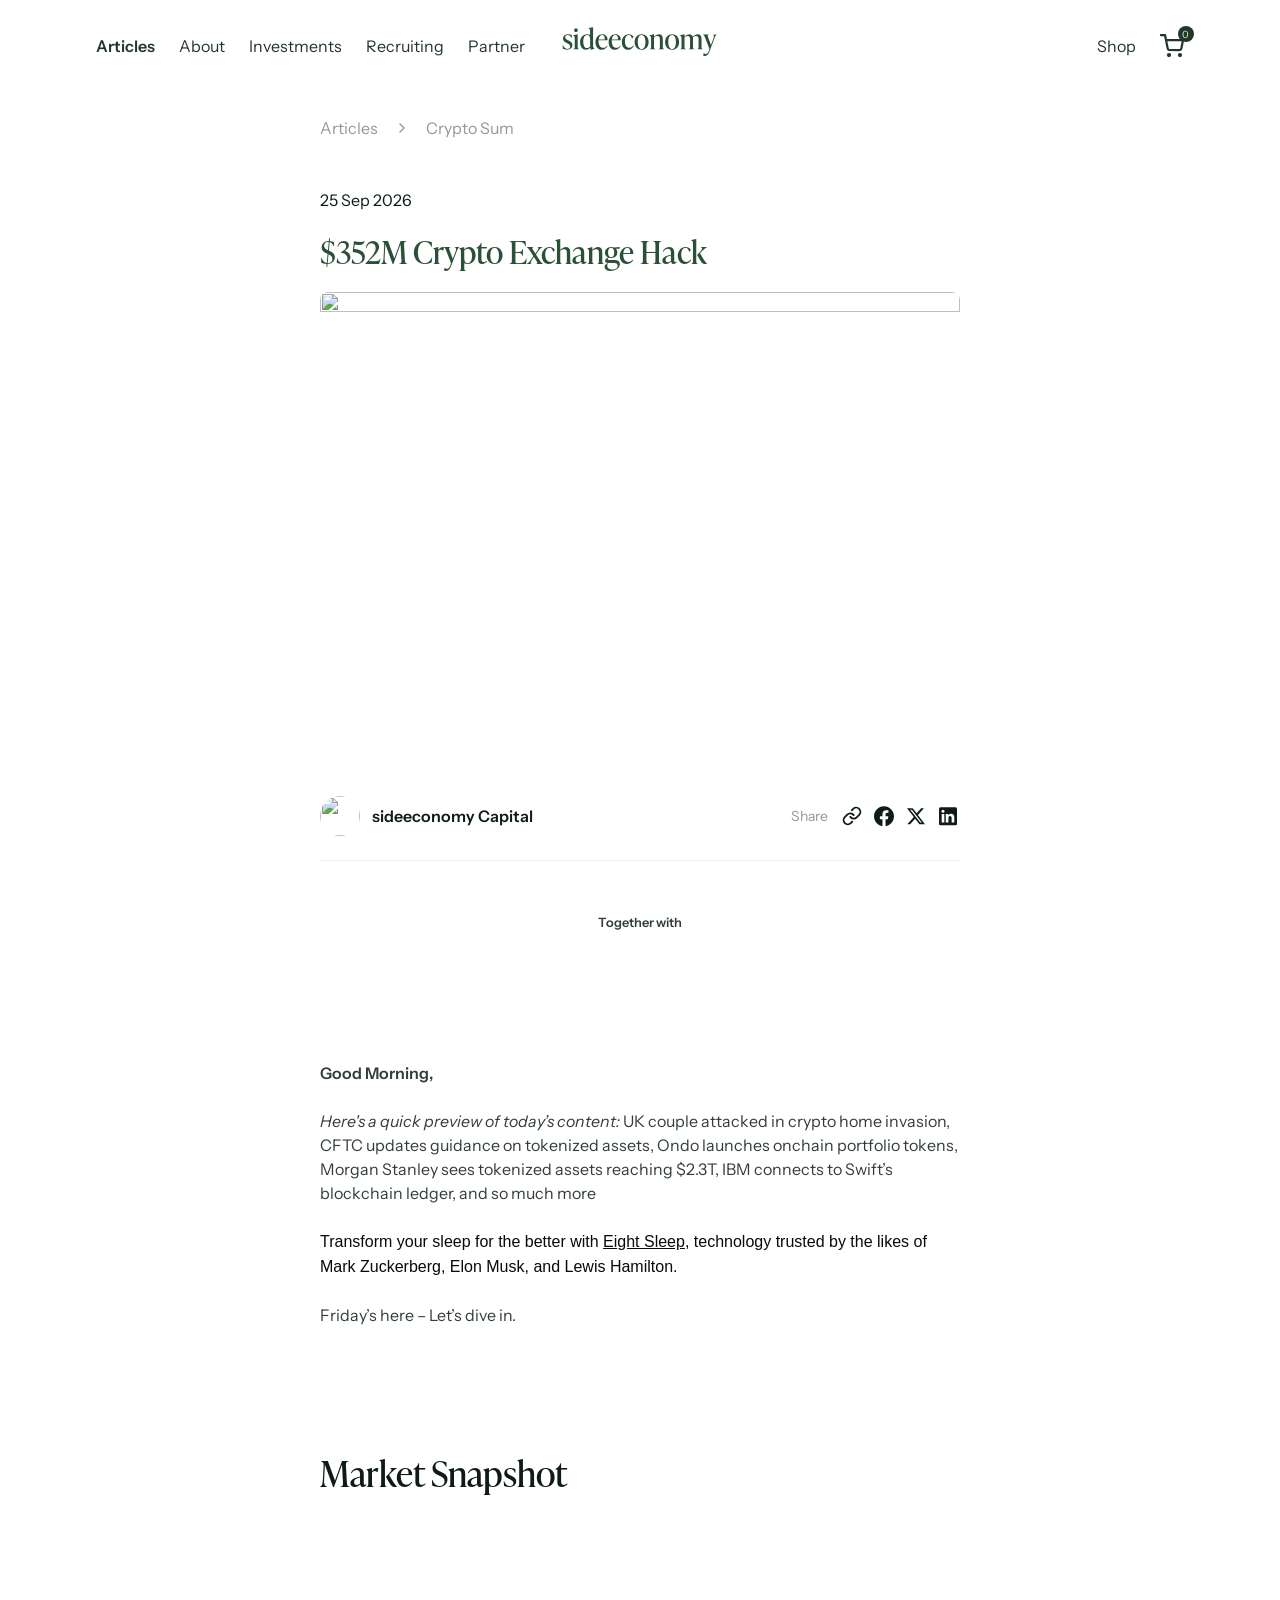
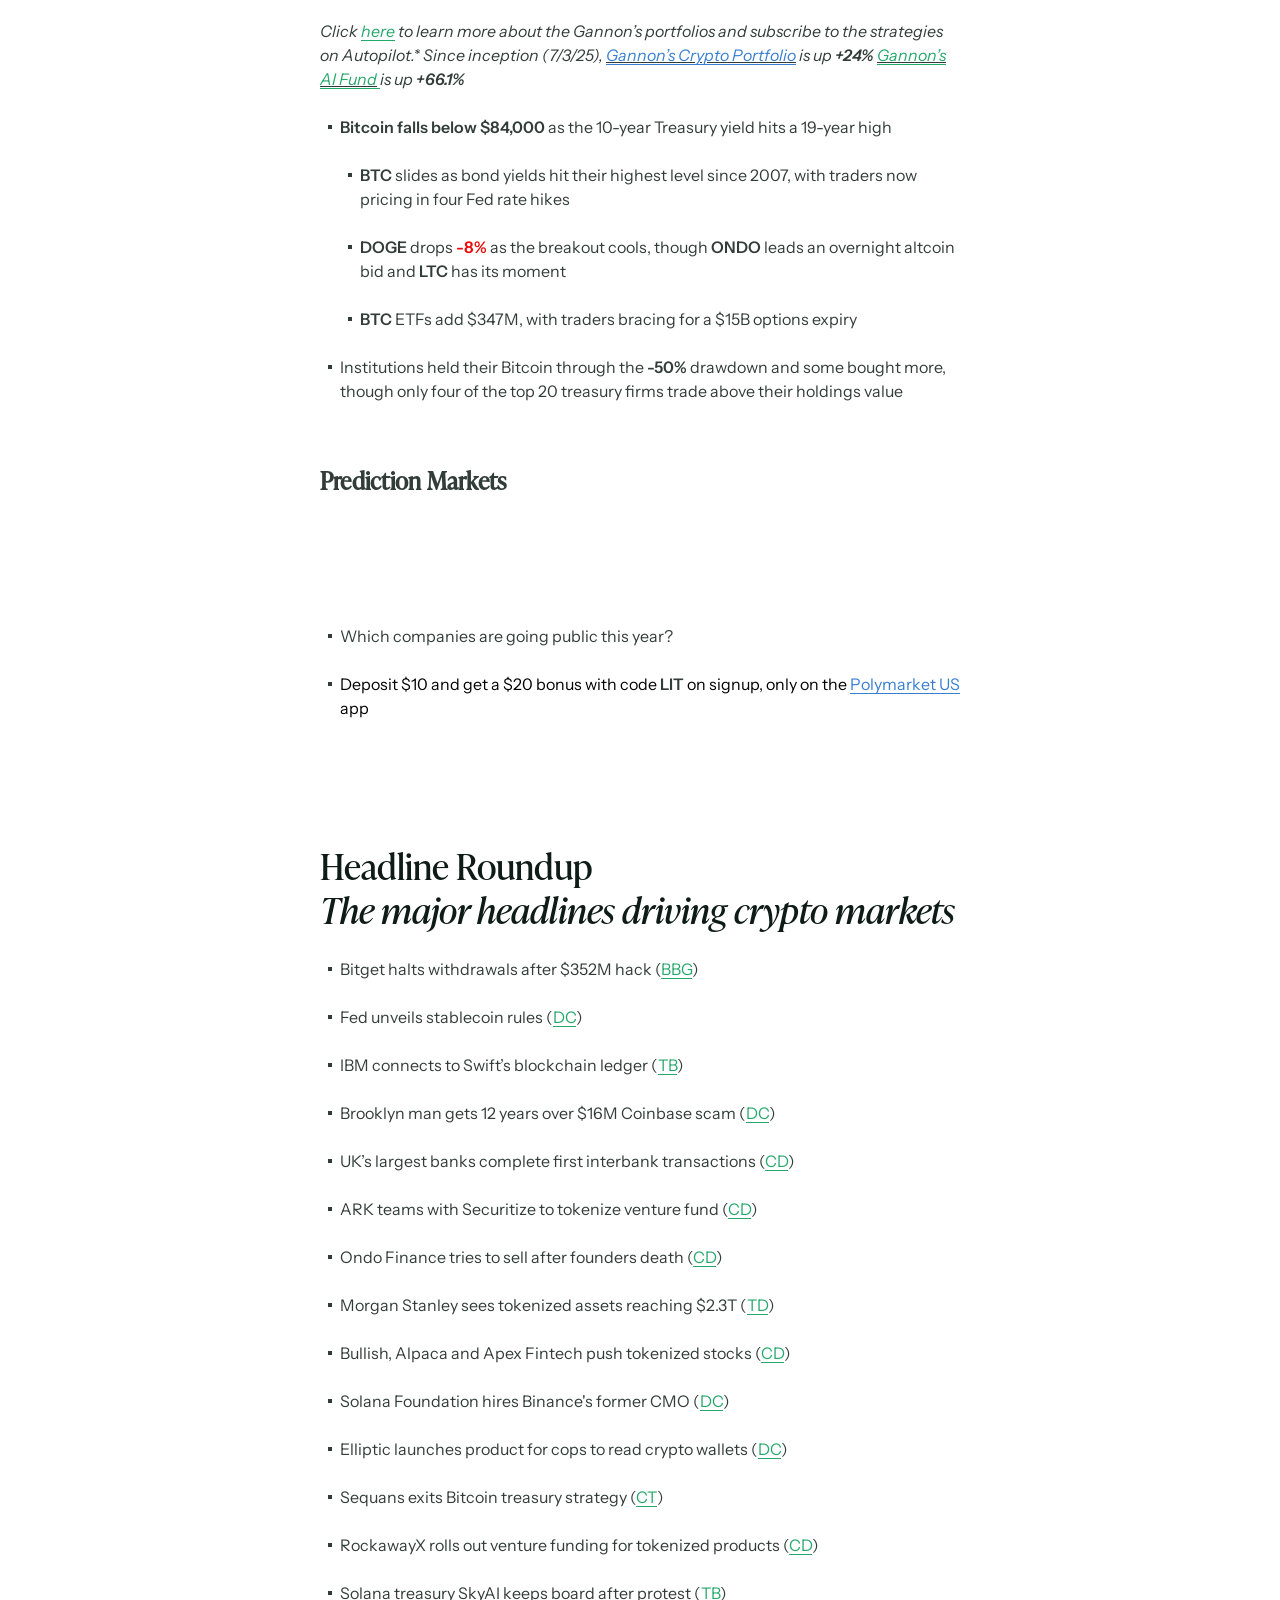
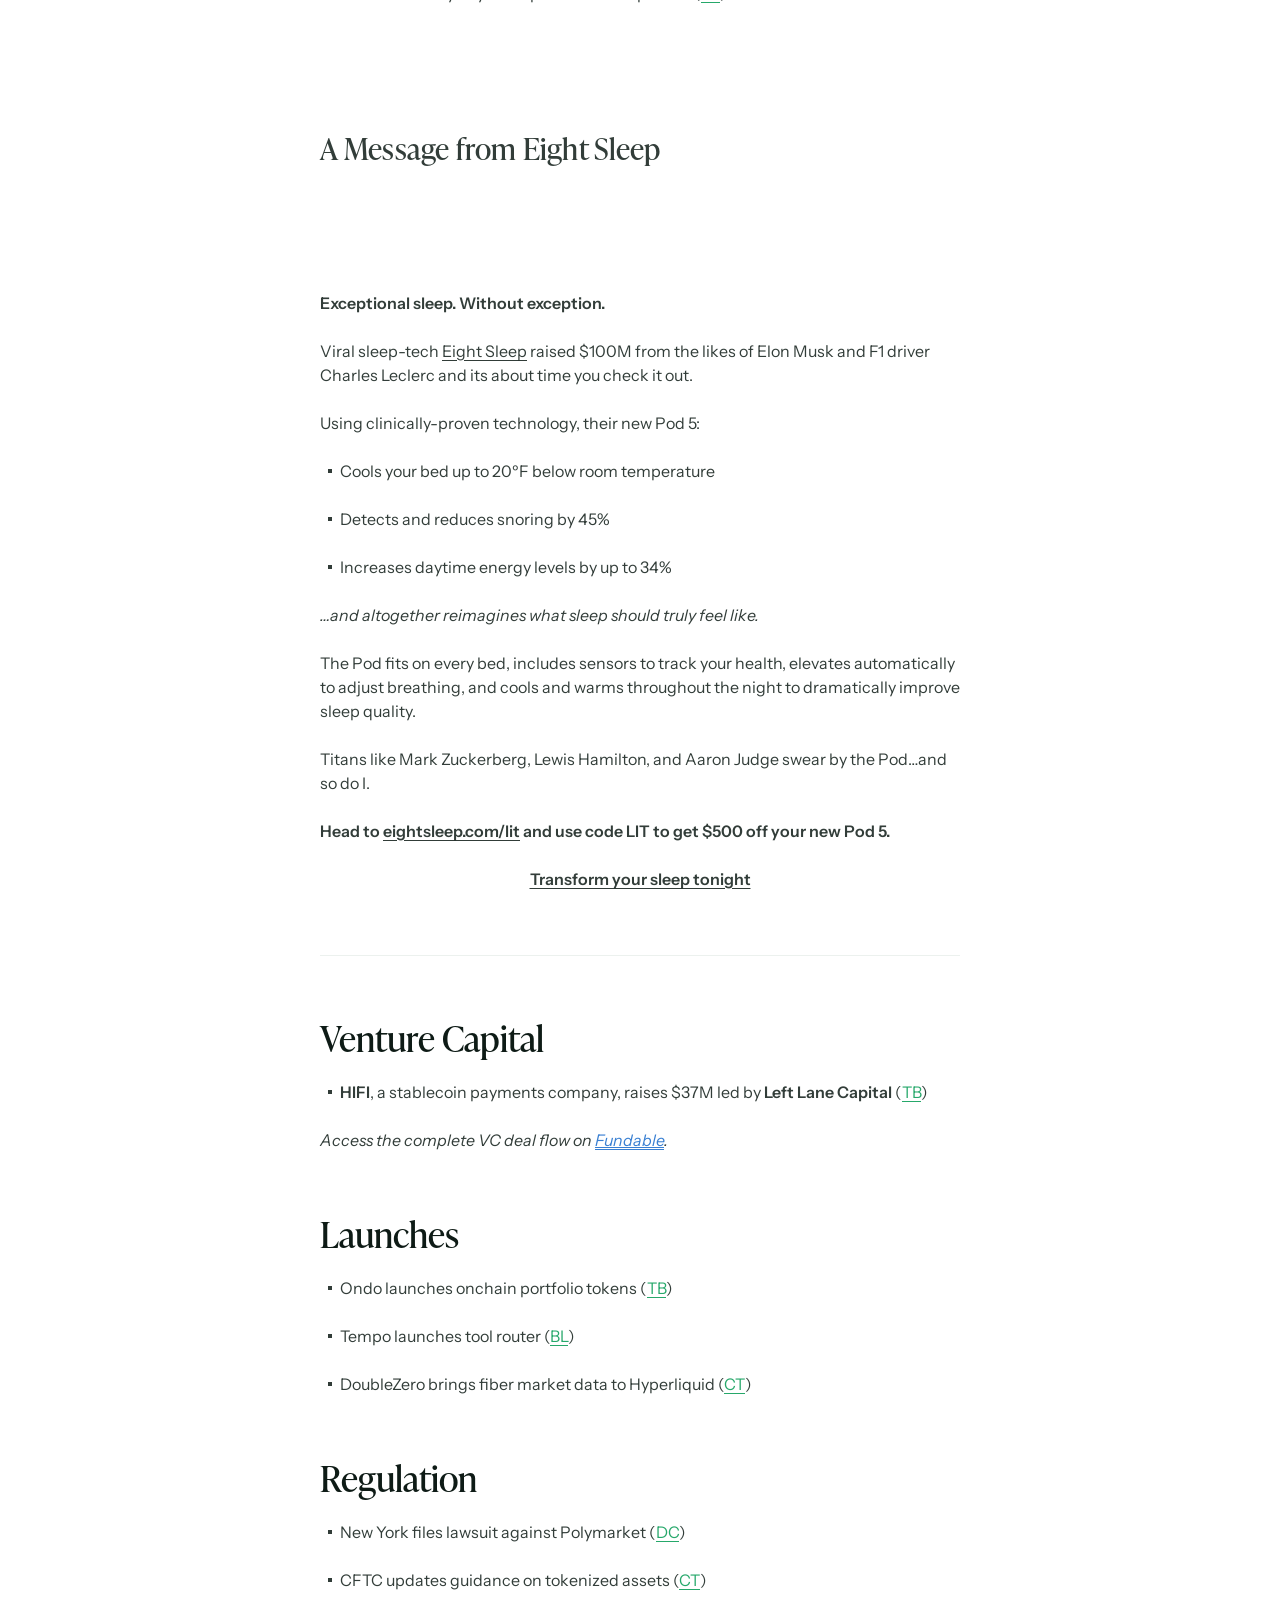
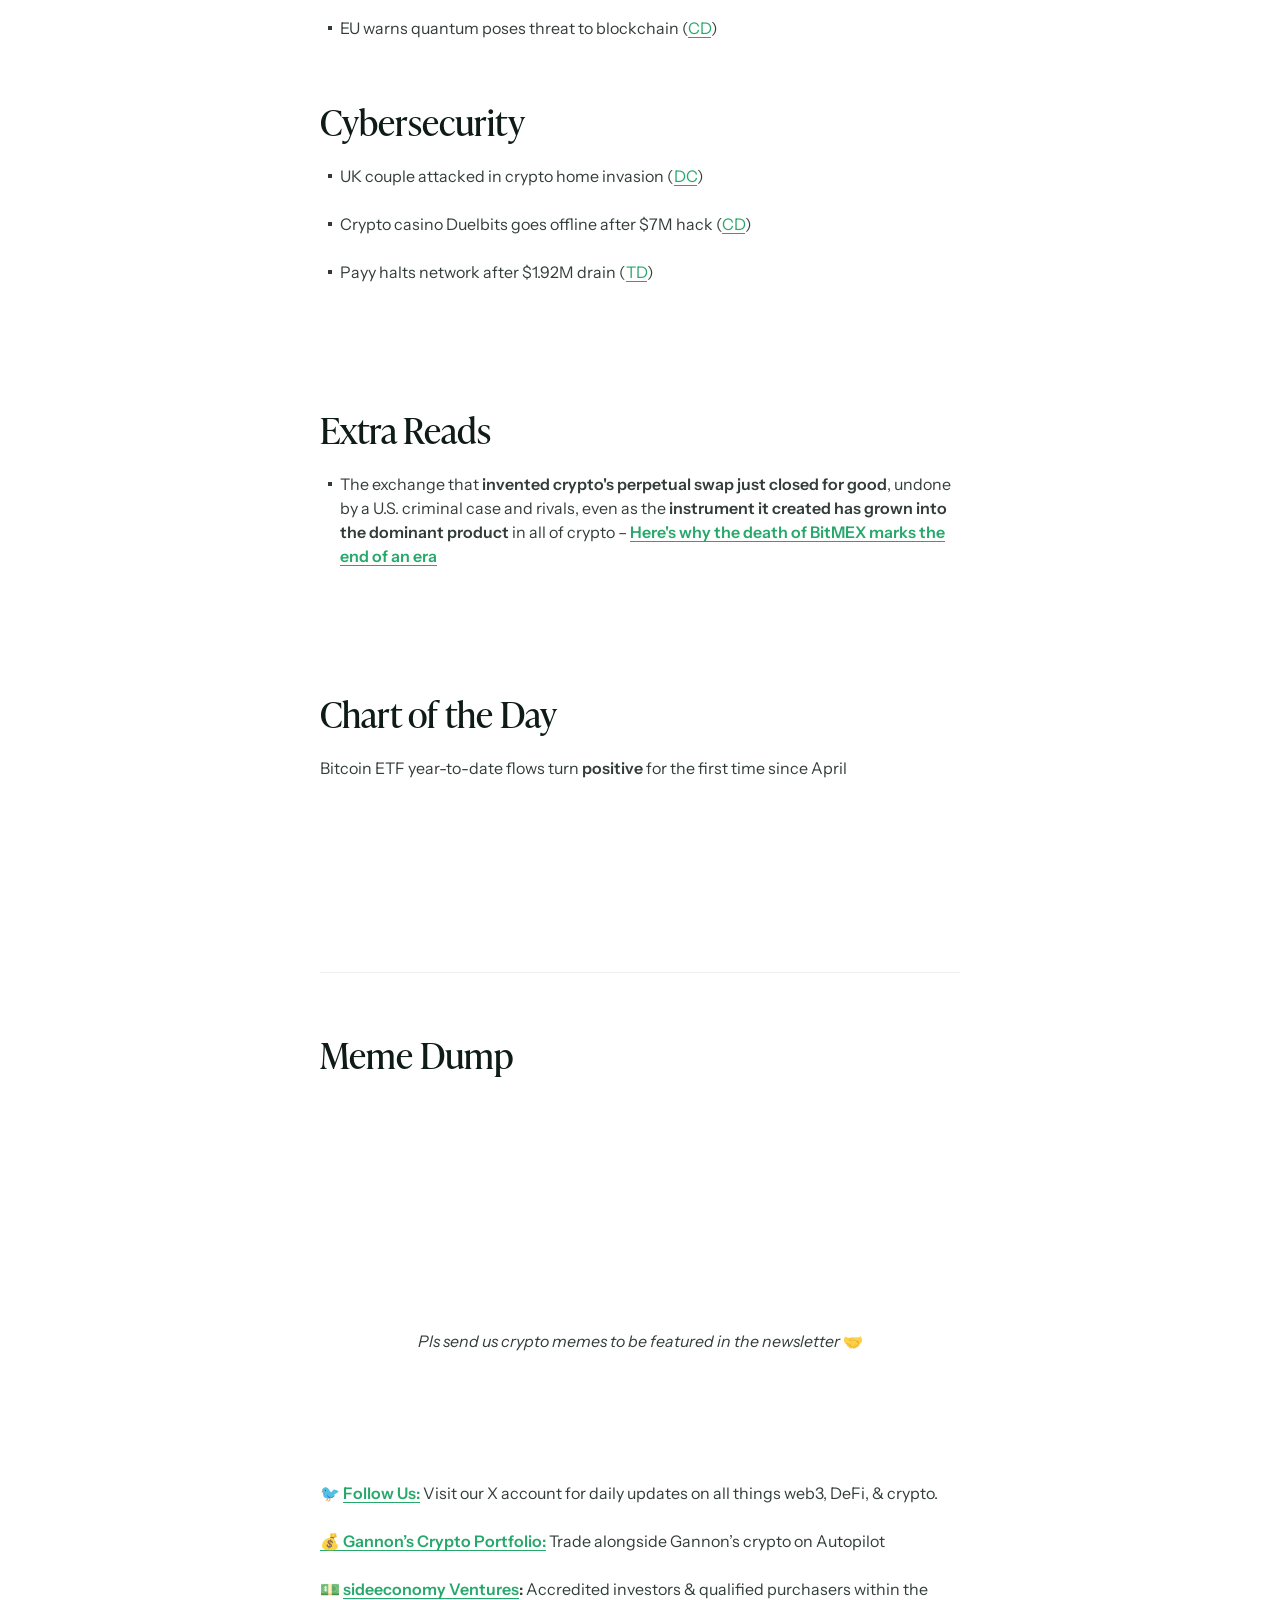
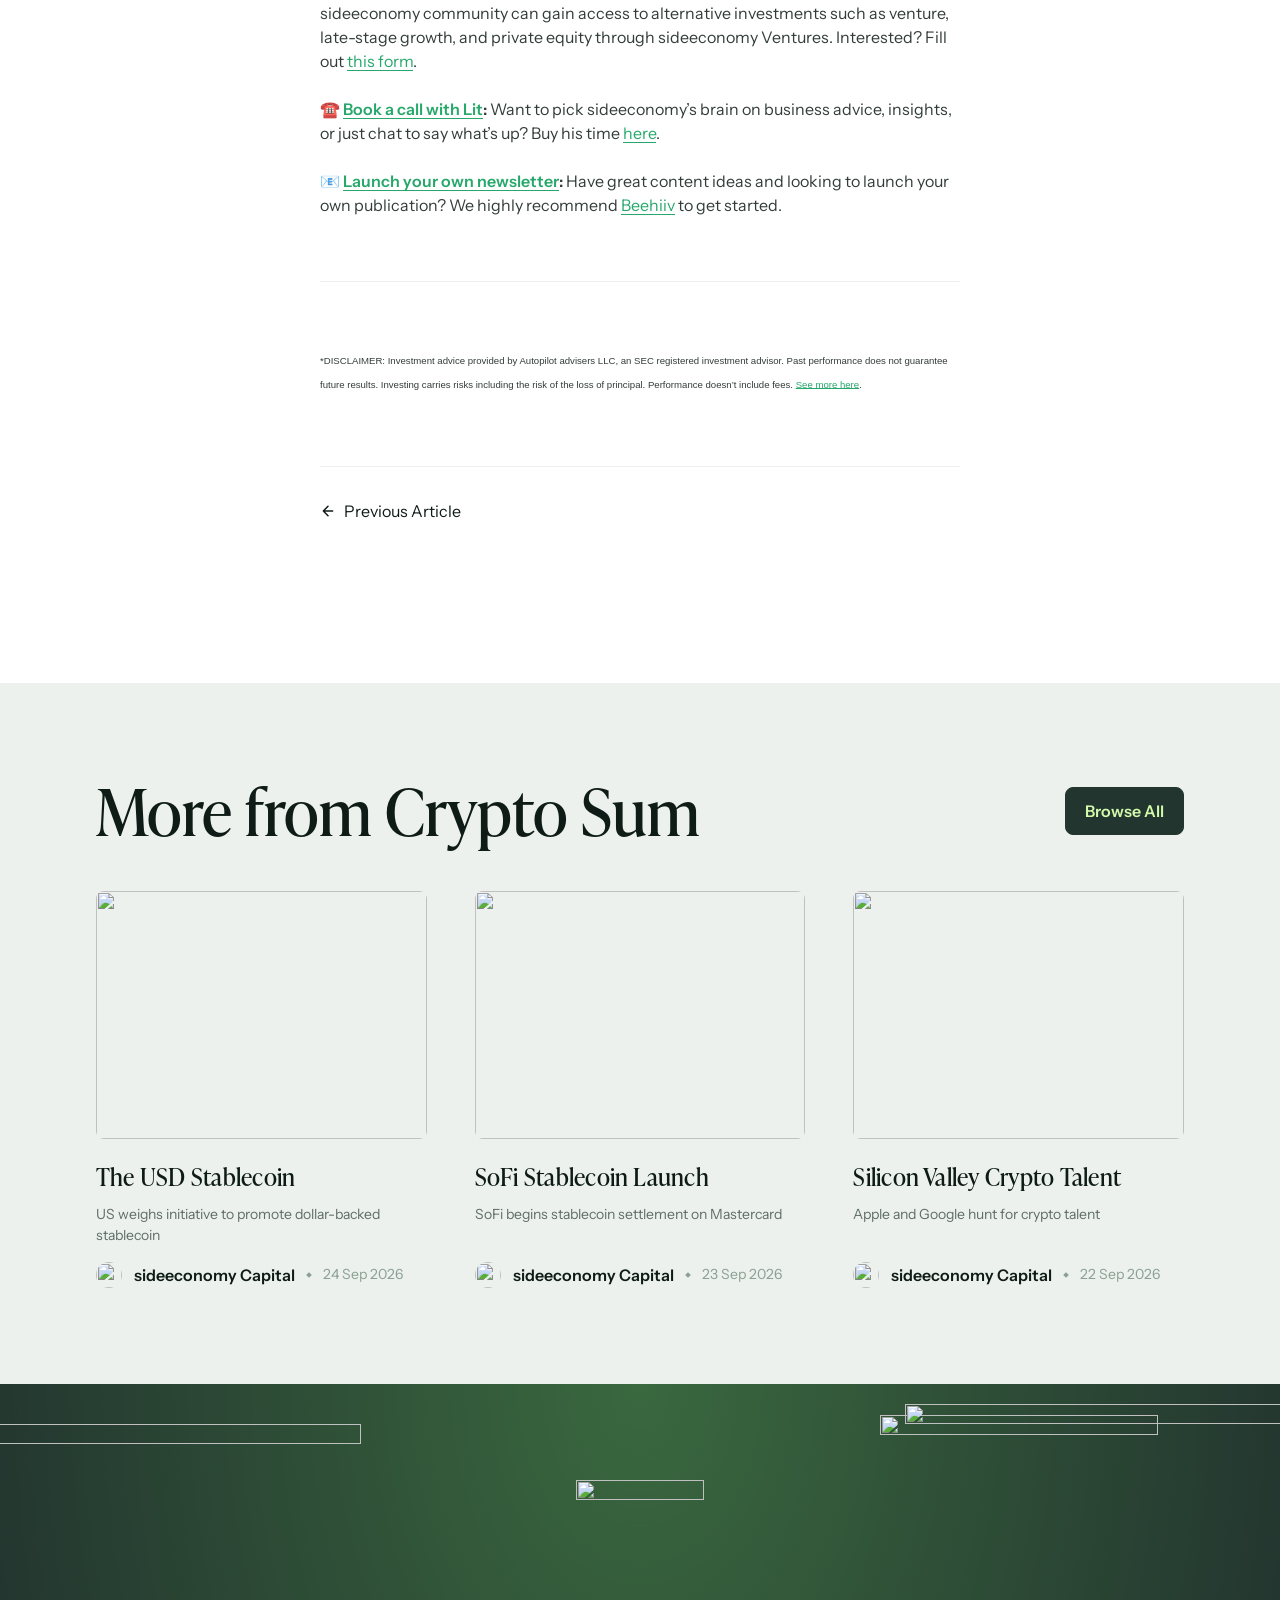
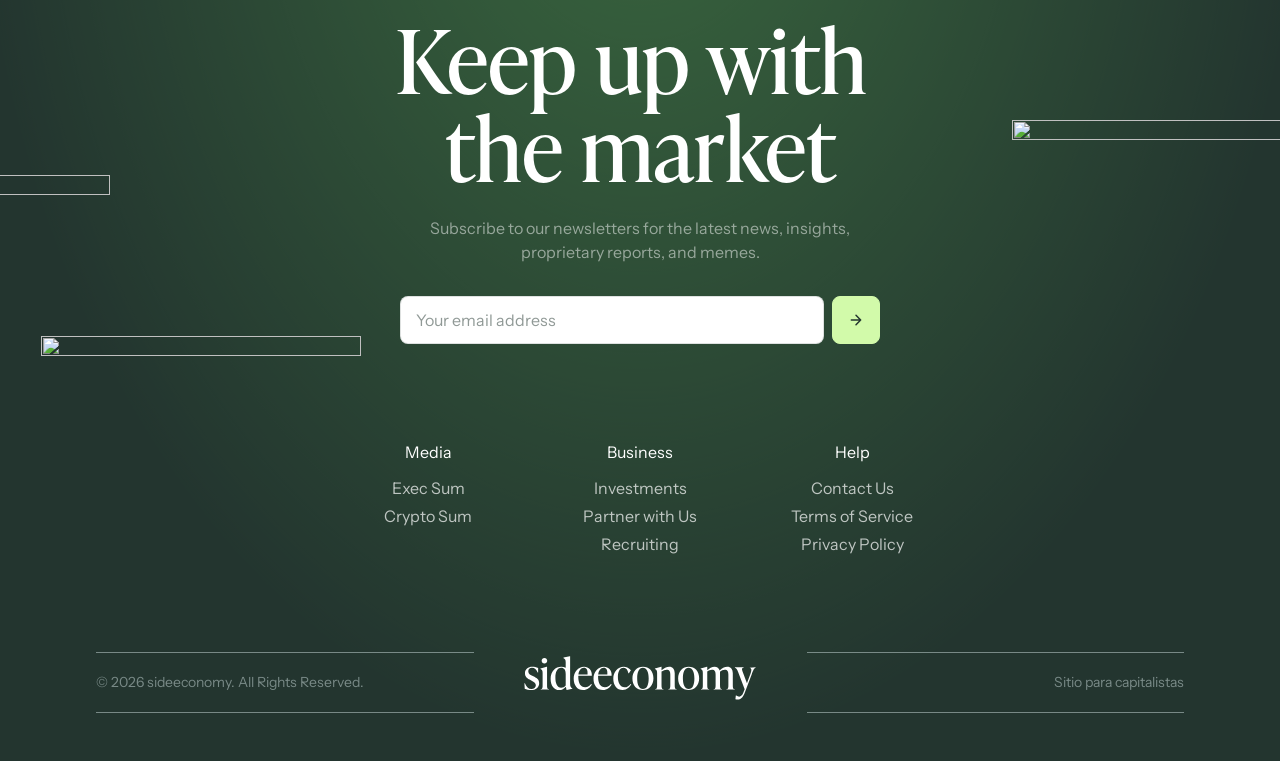
==== commit 01ae25be: "feat: replace ONBOX footer credits with 'Sitio para capitalistas'" ====
--- a/article.html
+++ b/article.html
@@ -483,11 +483,11 @@
         <a class="logo" href=index.html aria-label="sideeconomy"><svg xmlns="http://www.w3.org/2000/svg" fill="none" viewBox="0 0 158 38"><path fill="currentColor" d="M6 26.71C9.23 26.71 11.45 24.92 11.45 22.11C11.45 19.47 9.49 18.56 7.56 17.54L6.48 16.97C5.68 16.55 4.18 15.84 4.18 14.11C4.18 12.77 5.14 11.89 6.65 11.89C8.44 11.89 9.63 12.97 10.42 15.07L10.76 15.07L10.76 11.95C9.66 11.41 8.01 11.16 6.88 11.16C4.09 11.16 1.97 12.77 1.97 15.47C1.97 17.97 3.70 18.96 5.09 19.70L6.19 20.30C8.29 21.43 9.23 22.03 9.23 23.53C9.23 25.12 7.95 25.97 6.34 25.97C4.18 25.97 3.04 24.55 1.94 22.11L1.60 22.11L1.82 25.86C2.87 26.37 4.55 26.71 6 26.71M14.96 9C15.99 9 16.81 8.18 16.81 7.13C16.81 6.10 15.99 5.28 14.96 5.28C13.91 5.28 13.09 6.10 13.09 7.13C13.09 8.18 13.91 9 14.96 9M17.95 26.37L17.95 26.03C16.78 26.03 16.70 25.06 16.70 23.25L16.70 11.21L16.47 11.21L12.30 12.35L12.30 12.69C13.26 13.03 13.74 13.54 13.74 15.36L13.74 23.25C13.74 25.06 13.66 26.03 12.50 26.03L12.50 26.37M32.08 4.17L31.85 4.17L27.68 5.08L27.68 5.42C28.65 5.76 29.13 6.27 29.13 8.09L29.13 11.87C28.28 11.44 27.28 11.16 26.12 11.16C22.32 11.16 19.08 14.14 19.08 19.27C19.08 23.62 21.41 26.71 24.73 26.71C26.57 26.71 28.14 25.75 29.24 24.44L29.70 26.71L29.92 26.71L33.53 25.86L33.53 25.52C32.56 25.18 32.08 24.38 32.08 22.57M26.09 25.12C23.45 25.12 22.26 22.11 22.26 18.45C22.26 14.82 23.42 11.89 26.15 11.89C28.08 11.89 29.13 13.37 29.13 15.92L29.13 23.59C28.33 24.44 27.34 25.12 26.09 25.12M46.07 22.68C45.22 23.76 43.94 24.87 42.13 24.87C38.98 24.87 37.53 22 37.53 17.83C37.53 17.63 37.53 17.43 37.56 17.23L46.56 17.23C46.78 13.48 44.63 11.16 41.36 11.16C37.47 11.16 34.46 14.56 34.46 19.16C34.46 23.33 36.74 26.71 40.71 26.71C43.77 26.71 45.53 24.72 46.58 22.99M41.22 11.89C43.21 11.89 43.89 13.46 43.69 16.38L37.62 16.38C37.96 13.88 39.15 11.89 41.22 11.89M59.27 22.68C58.42 23.76 57.14 24.87 55.33 24.87C52.18 24.87 50.73 22 50.73 17.83C50.73 17.63 50.73 17.43 50.76 17.23L59.75 17.23C59.98 13.48 57.82 11.16 54.56 11.16C50.67 11.16 47.66 14.56 47.66 19.16C47.66 23.33 49.93 26.71 53.91 26.71C56.97 26.71 58.73 24.72 59.78 22.99M54.42 11.89C56.41 11.89 57.09 13.46 56.89 16.38L50.81 16.38C51.15 13.88 52.35 11.89 54.42 11.89M67.08 26.71C70.14 26.71 71.82 24.67 72.87 22.91L72.36 22.59C71.45 23.73 70.23 24.87 68.41 24.87C65.46 24.87 63.93 21.97 63.93 18.05C63.93 14.05 65.52 11.89 67.76 11.89C69.60 11.89 70.40 13.34 70.91 15.53L71.25 15.53L72.61 13.54C71.59 12.18 69.77 11.16 67.76 11.16C63.87 11.16 60.86 14.53 60.86 19.16C60.86 23.33 63.13 26.71 67.08 26.71M80.59 26.71C84.68 26.71 87.63 23.59 87.63 18.88C87.63 14.11 84.79 11.16 80.65 11.16C76.56 11.16 73.61 14.28 73.61 18.99C73.61 23.76 76.44 26.71 80.59 26.71M80.65 25.97C78.03 25.97 76.79 22.96 76.79 18.93C76.79 14.73 77.98 11.89 80.59 11.89C83.20 11.89 84.45 14.90 84.45 18.93C84.45 23.13 83.26 25.97 80.65 25.97M101.82 15.58C101.82 12.75 100.46 11.16 98.19 11.16C96.37 11.16 94.50 12.21 93.02 13.57L93.02 11.21L92.79 11.21L88.62 12.35L88.62 12.69C89.59 13.03 90.07 13.54 90.07 15.36L90.07 23.25C90.07 25.06 89.98 26.03 88.82 26.03L88.82 26.37L94.27 26.37L94.27 26.03C93.11 26.03 93.02 25.06 93.02 23.25L93.02 14.39C94.10 13.60 95.38 13.09 96.40 13.09C98.41 13.09 98.87 14.45 98.87 16.44L98.87 23.25C98.87 25.06 98.78 26.03 97.62 26.03L97.62 26.37L103.07 26.37L103.07 26.03C101.91 26.03 101.82 25.06 101.82 23.25M111.07 26.71C115.16 26.71 118.11 23.59 118.11 18.88C118.11 14.11 115.27 11.16 111.13 11.16C107.04 11.16 104.09 14.28 104.09 18.99C104.09 23.76 106.93 26.71 111.07 26.71M111.13 25.97C108.52 25.97 107.27 22.96 107.27 18.93C107.27 14.73 108.46 11.89 111.07 11.89C113.68 11.89 114.93 14.90 114.93 18.93C114.93 23.13 113.74 25.97 111.13 25.97M140.54 15.58C140.54 12.75 139.17 11.16 136.90 11.16C135.03 11.16 133.13 12.29 131.79 13.74C131.31 12.06 130.09 11.16 128.39 11.16C126.60 11.16 124.84 12.18 123.51 13.51L123.51 11.21L123.28 11.21L119.11 12.35L119.11 12.69C120.07 13.03 120.55 13.54 120.55 15.36L120.55 23.25C120.55 25.06 120.47 26.03 119.30 26.03L119.30 26.37L124.75 26.37L124.75 26.03C123.59 26.03 123.51 25.06 123.51 23.25L123.51 14.34C124.44 13.60 125.58 13.09 126.60 13.09C128.61 13.09 129.07 14.45 129.07 16.44L129.07 23.25C129.07 25.06 128.98 26.03 127.82 26.03L127.82 26.37L133.27 26.37L133.27 26.03C132.11 26.03 132.02 25.06 132.02 23.25L132.02 15.58C132.02 15.16 131.99 14.79 131.94 14.42C132.87 13.63 134.06 13.09 135.11 13.09C137.13 13.09 137.58 14.45 137.58 16.44L137.58 23.25C137.58 25.06 137.50 26.03 136.33 26.03L136.33 26.37L141.78 26.37L141.78 26.03C140.62 26.03 140.54 25.06 140.54 23.25M151.69 11.84C152.94 12.01 153.39 13.03 152.32 15.87L149.96 22.11L146.98 14.11C146.47 12.72 146.50 11.95 147.77 11.84L147.77 11.50L141.93 11.50L141.93 11.84C142.89 12.01 143.35 12.80 144.14 14.87L148.45 26.11L147.52 28.58C146.50 31.25 144.76 31.71 142.83 30.34L142.55 30.34L142.27 32.78C142.78 32.96 143.23 33.01 143.74 33.01C145.67 33.01 147.23 31.79 148.37 28.81L153.17 16.09C154.30 13.09 154.87 12.01 155.72 11.84L155.72 11.50"/></svg></a>
       </div>
       <div class="site-footer_credits">
-        <p>Site by <a href="https://onboxcreative.com/" target="_blank" rel="noopener nofollow">ONBOX</a></p>
+        <p>Sitio para capitalistas</p>
       </div>
       <div class="site-footer_copyright-credits">
         <p>© 2026 sideeconomy. <br />All Rights Reserved.</p>
-        <p>Site by <a href="https://onboxcreative.com/" target="_blank" rel="noopener nofollow">ONBOX</a></p>
+        <p>Sitio para capitalistas</p>
       </div>
     </div>
   </div>
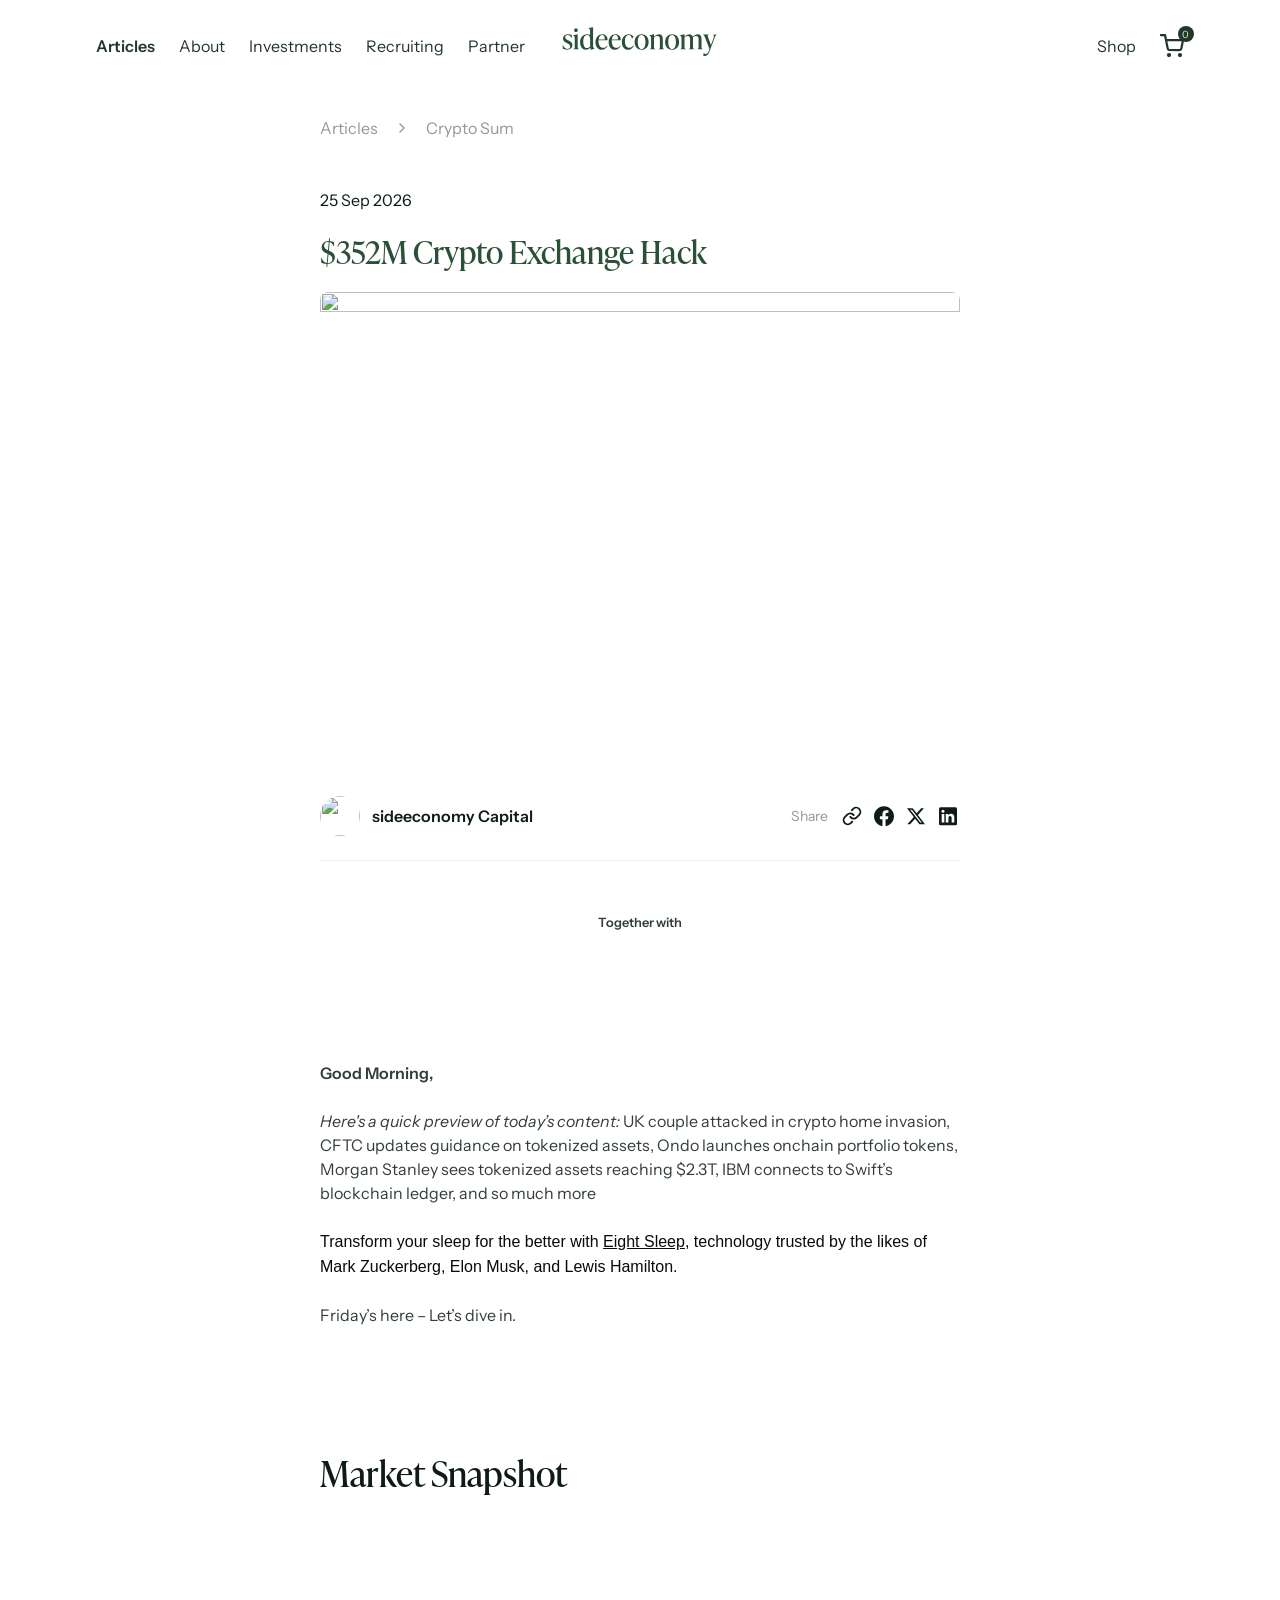
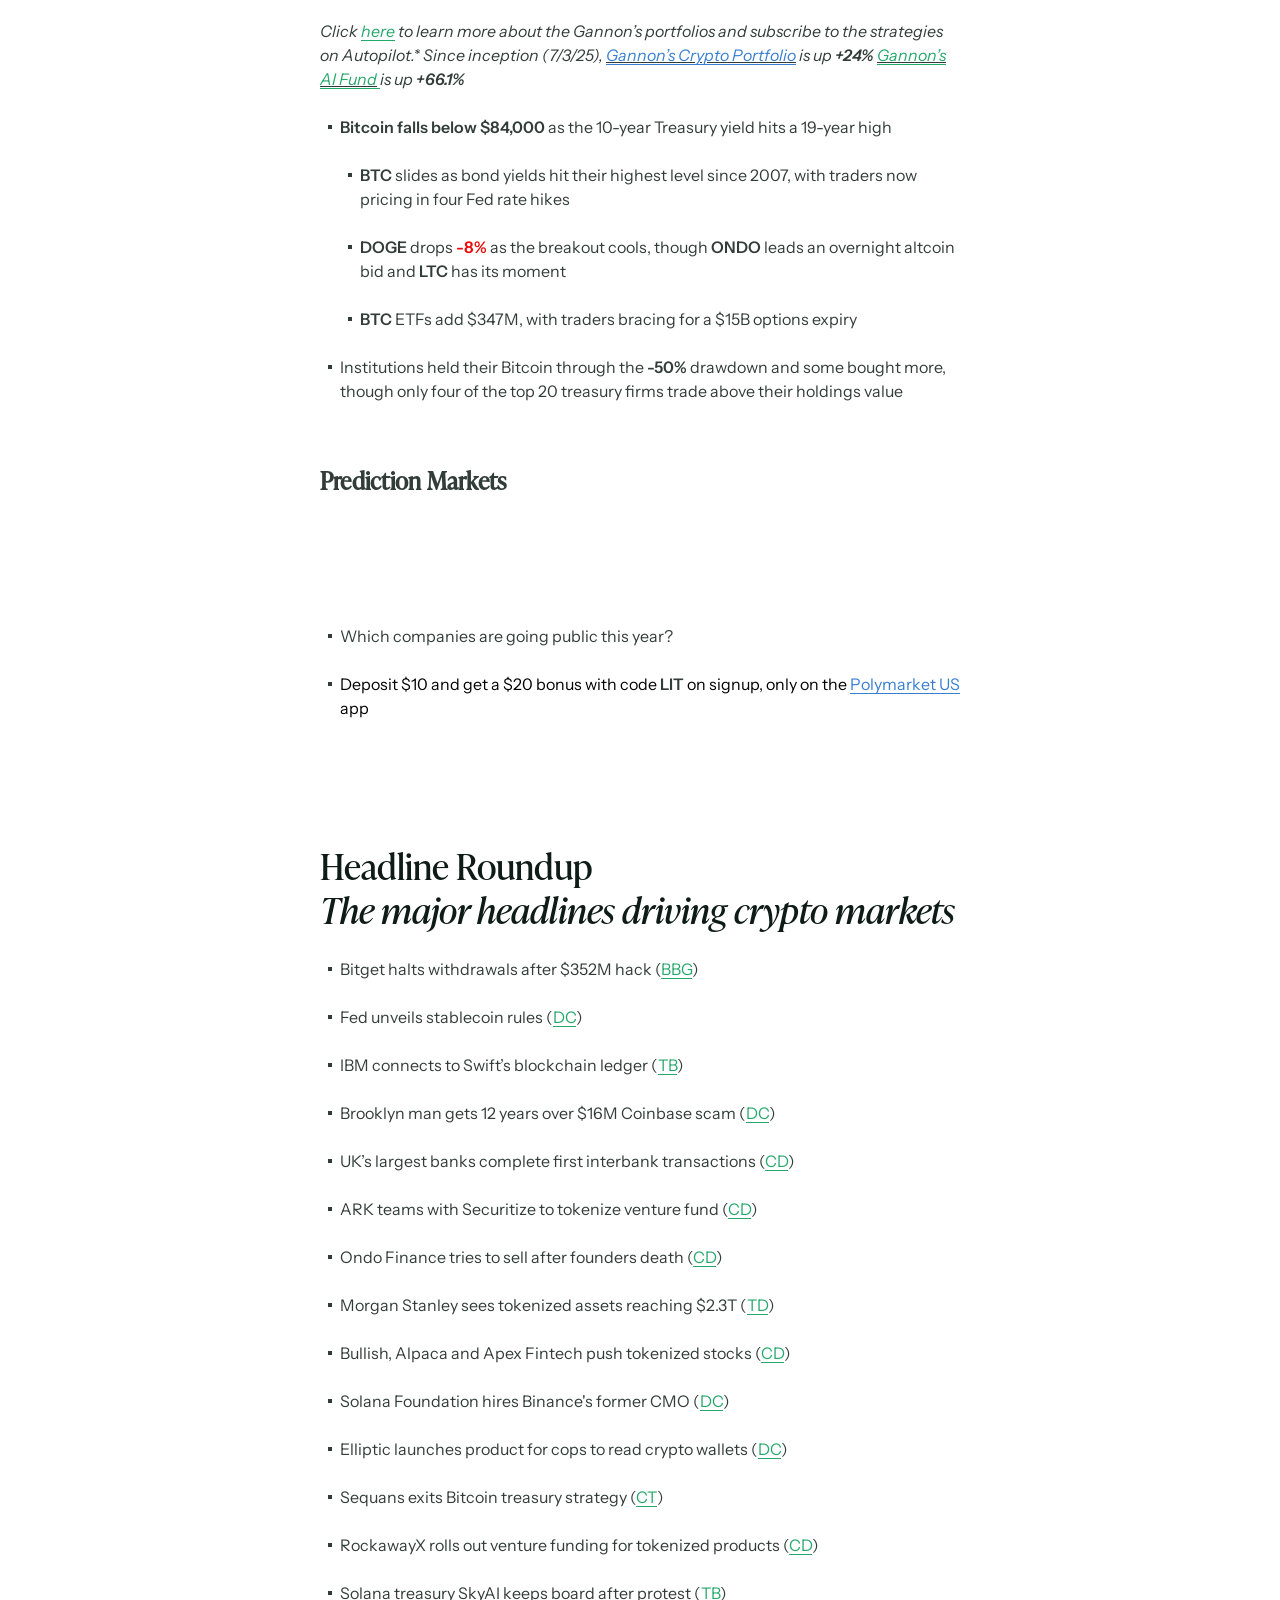
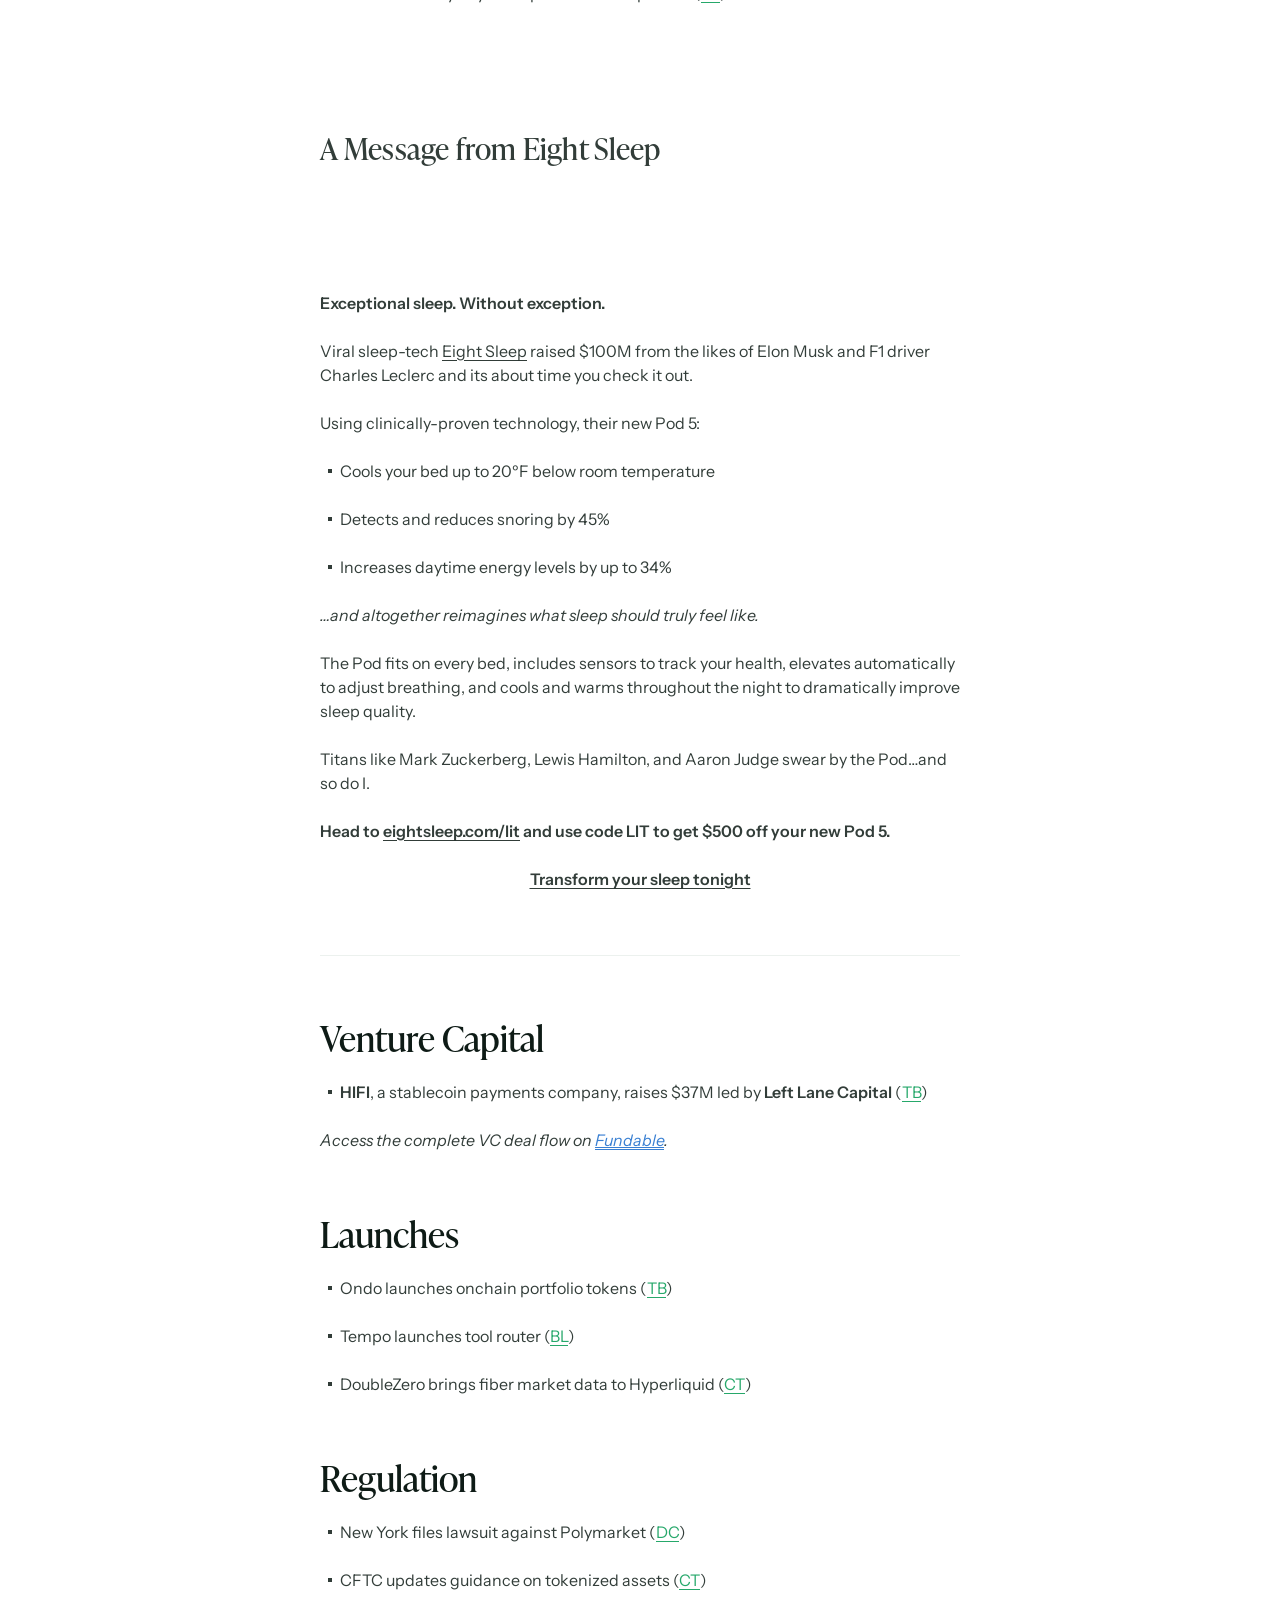
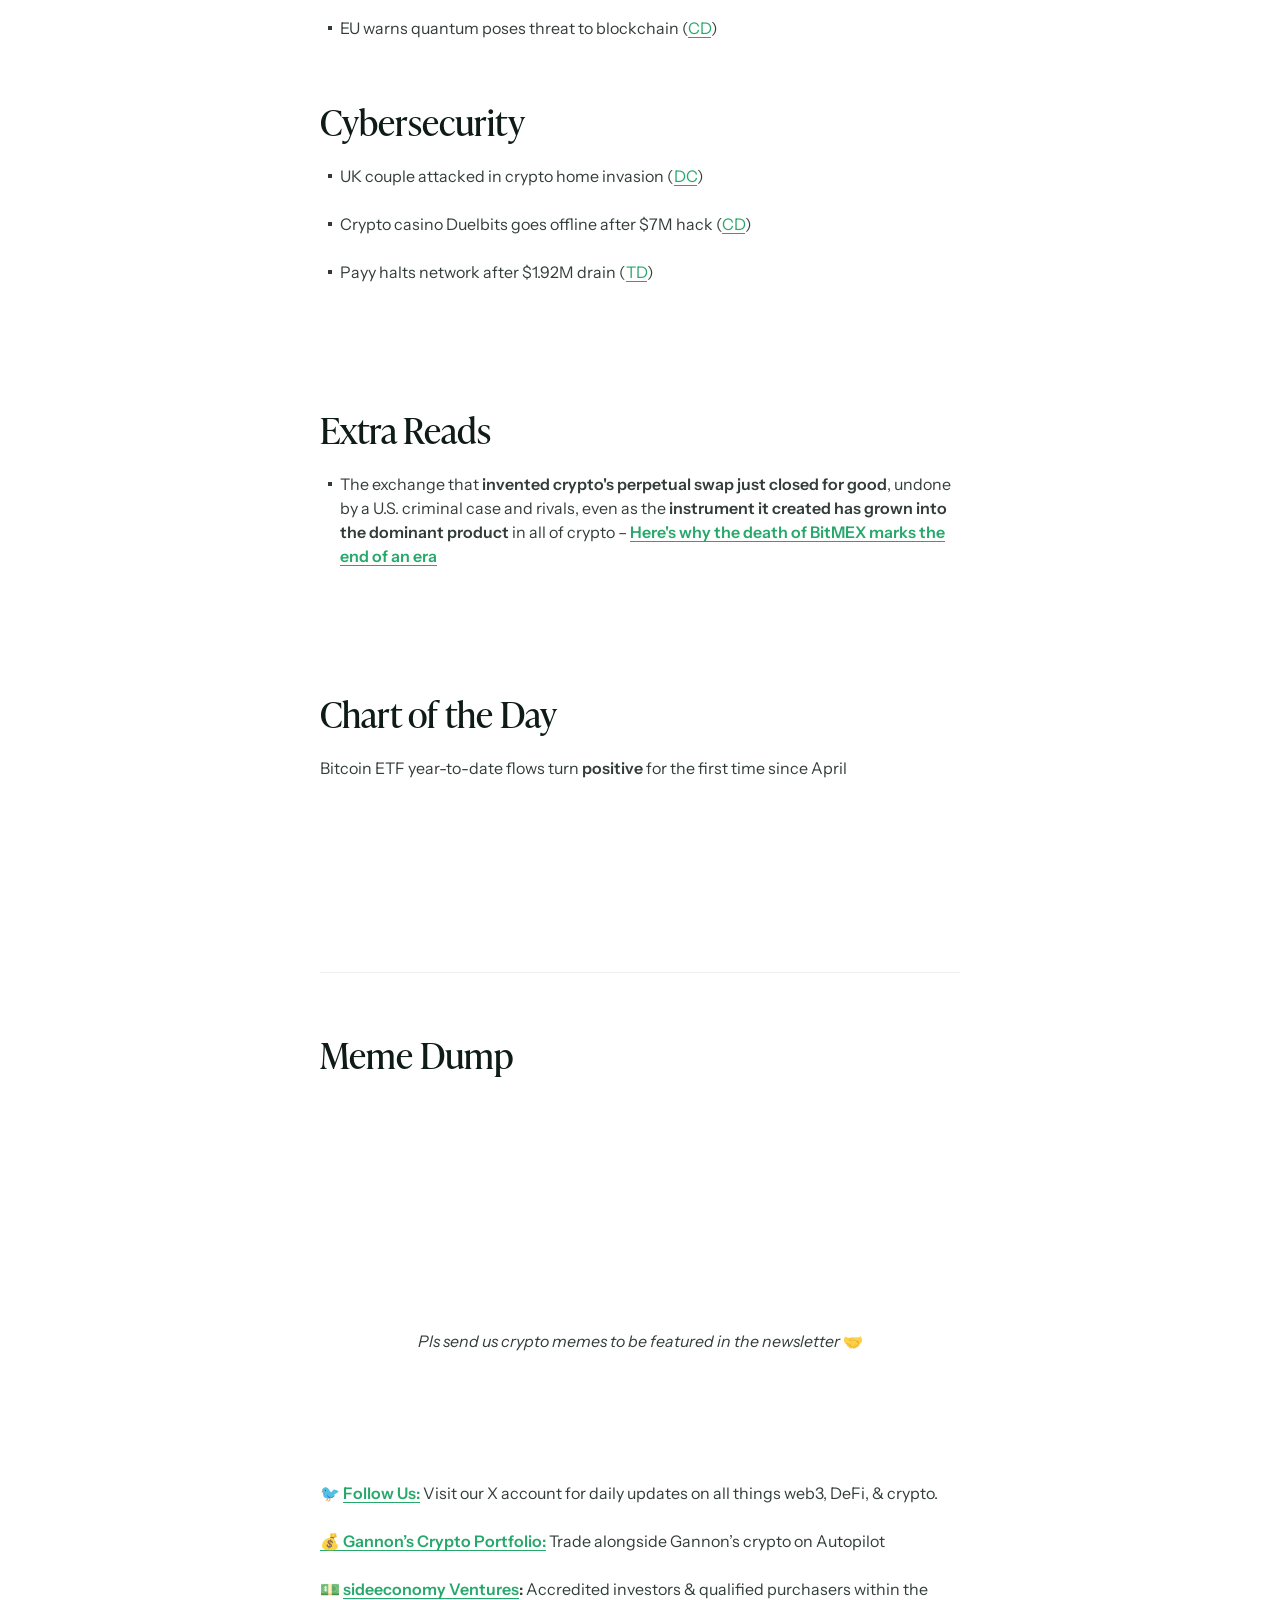
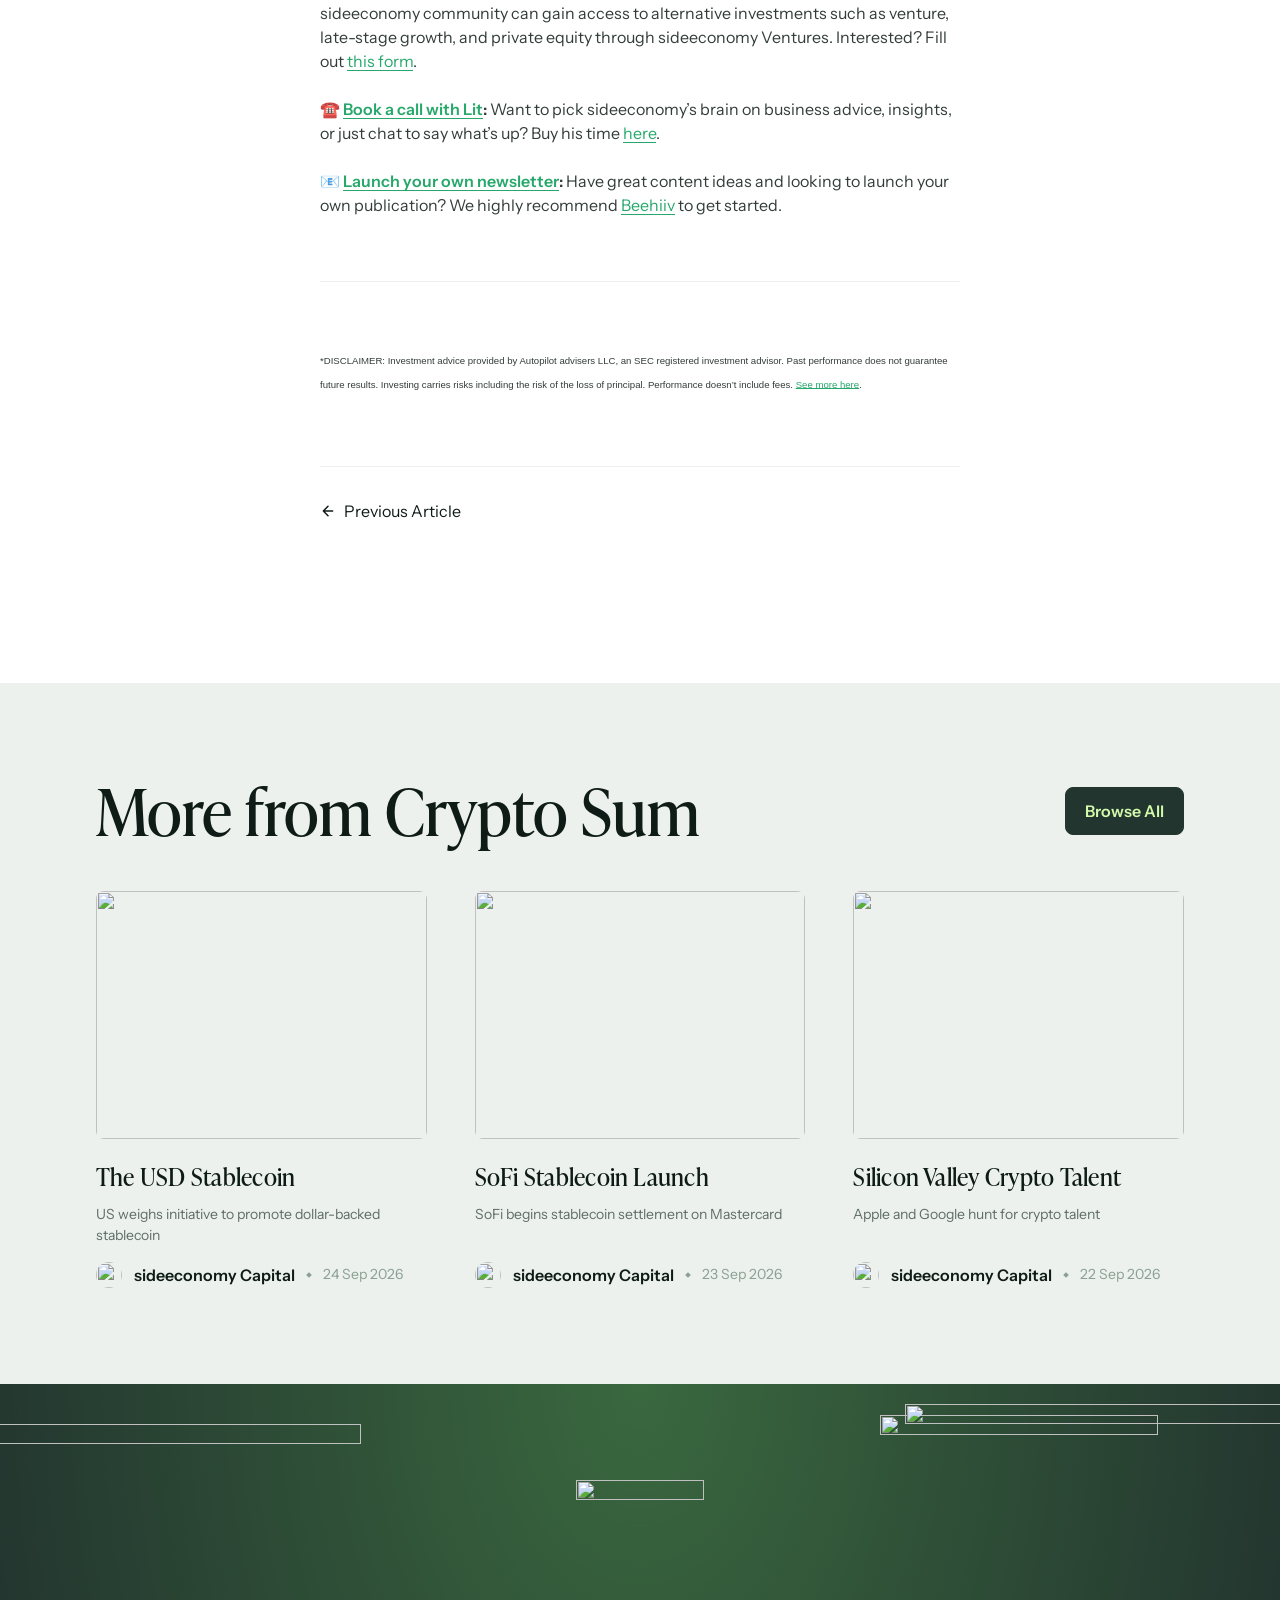
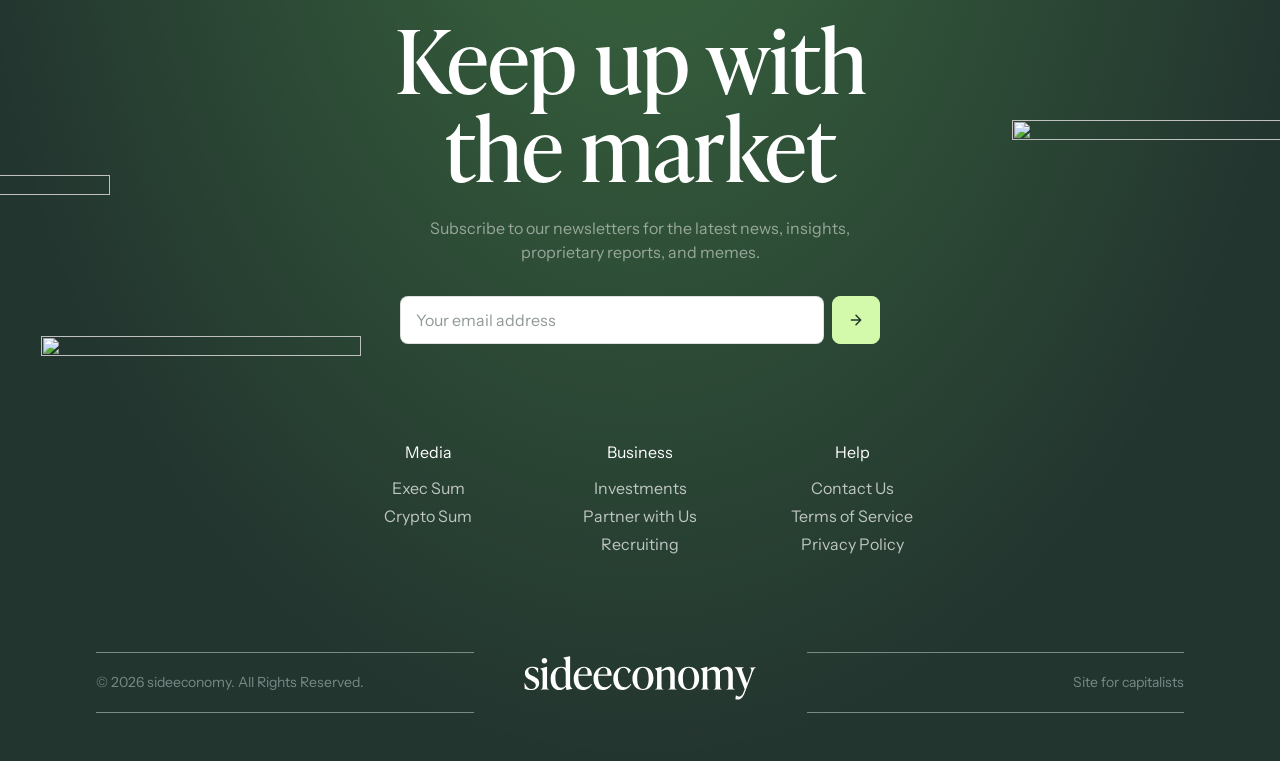
==== commit 4926d5c6: "fix: translate footer tagline to English ('Site for capitalists')" ====
--- a/article.html
+++ b/article.html
@@ -483,11 +483,11 @@
         <a class="logo" href=index.html aria-label="sideeconomy"><svg xmlns="http://www.w3.org/2000/svg" fill="none" viewBox="0 0 158 38"><path fill="currentColor" d="M6 26.71C9.23 26.71 11.45 24.92 11.45 22.11C11.45 19.47 9.49 18.56 7.56 17.54L6.48 16.97C5.68 16.55 4.18 15.84 4.18 14.11C4.18 12.77 5.14 11.89 6.65 11.89C8.44 11.89 9.63 12.97 10.42 15.07L10.76 15.07L10.76 11.95C9.66 11.41 8.01 11.16 6.88 11.16C4.09 11.16 1.97 12.77 1.97 15.47C1.97 17.97 3.70 18.96 5.09 19.70L6.19 20.30C8.29 21.43 9.23 22.03 9.23 23.53C9.23 25.12 7.95 25.97 6.34 25.97C4.18 25.97 3.04 24.55 1.94 22.11L1.60 22.11L1.82 25.86C2.87 26.37 4.55 26.71 6 26.71M14.96 9C15.99 9 16.81 8.18 16.81 7.13C16.81 6.10 15.99 5.28 14.96 5.28C13.91 5.28 13.09 6.10 13.09 7.13C13.09 8.18 13.91 9 14.96 9M17.95 26.37L17.95 26.03C16.78 26.03 16.70 25.06 16.70 23.25L16.70 11.21L16.47 11.21L12.30 12.35L12.30 12.69C13.26 13.03 13.74 13.54 13.74 15.36L13.74 23.25C13.74 25.06 13.66 26.03 12.50 26.03L12.50 26.37M32.08 4.17L31.85 4.17L27.68 5.08L27.68 5.42C28.65 5.76 29.13 6.27 29.13 8.09L29.13 11.87C28.28 11.44 27.28 11.16 26.12 11.16C22.32 11.16 19.08 14.14 19.08 19.27C19.08 23.62 21.41 26.71 24.73 26.71C26.57 26.71 28.14 25.75 29.24 24.44L29.70 26.71L29.92 26.71L33.53 25.86L33.53 25.52C32.56 25.18 32.08 24.38 32.08 22.57M26.09 25.12C23.45 25.12 22.26 22.11 22.26 18.45C22.26 14.82 23.42 11.89 26.15 11.89C28.08 11.89 29.13 13.37 29.13 15.92L29.13 23.59C28.33 24.44 27.34 25.12 26.09 25.12M46.07 22.68C45.22 23.76 43.94 24.87 42.13 24.87C38.98 24.87 37.53 22 37.53 17.83C37.53 17.63 37.53 17.43 37.56 17.23L46.56 17.23C46.78 13.48 44.63 11.16 41.36 11.16C37.47 11.16 34.46 14.56 34.46 19.16C34.46 23.33 36.74 26.71 40.71 26.71C43.77 26.71 45.53 24.72 46.58 22.99M41.22 11.89C43.21 11.89 43.89 13.46 43.69 16.38L37.62 16.38C37.96 13.88 39.15 11.89 41.22 11.89M59.27 22.68C58.42 23.76 57.14 24.87 55.33 24.87C52.18 24.87 50.73 22 50.73 17.83C50.73 17.63 50.73 17.43 50.76 17.23L59.75 17.23C59.98 13.48 57.82 11.16 54.56 11.16C50.67 11.16 47.66 14.56 47.66 19.16C47.66 23.33 49.93 26.71 53.91 26.71C56.97 26.71 58.73 24.72 59.78 22.99M54.42 11.89C56.41 11.89 57.09 13.46 56.89 16.38L50.81 16.38C51.15 13.88 52.35 11.89 54.42 11.89M67.08 26.71C70.14 26.71 71.82 24.67 72.87 22.91L72.36 22.59C71.45 23.73 70.23 24.87 68.41 24.87C65.46 24.87 63.93 21.97 63.93 18.05C63.93 14.05 65.52 11.89 67.76 11.89C69.60 11.89 70.40 13.34 70.91 15.53L71.25 15.53L72.61 13.54C71.59 12.18 69.77 11.16 67.76 11.16C63.87 11.16 60.86 14.53 60.86 19.16C60.86 23.33 63.13 26.71 67.08 26.71M80.59 26.71C84.68 26.71 87.63 23.59 87.63 18.88C87.63 14.11 84.79 11.16 80.65 11.16C76.56 11.16 73.61 14.28 73.61 18.99C73.61 23.76 76.44 26.71 80.59 26.71M80.65 25.97C78.03 25.97 76.79 22.96 76.79 18.93C76.79 14.73 77.98 11.89 80.59 11.89C83.20 11.89 84.45 14.90 84.45 18.93C84.45 23.13 83.26 25.97 80.65 25.97M101.82 15.58C101.82 12.75 100.46 11.16 98.19 11.16C96.37 11.16 94.50 12.21 93.02 13.57L93.02 11.21L92.79 11.21L88.62 12.35L88.62 12.69C89.59 13.03 90.07 13.54 90.07 15.36L90.07 23.25C90.07 25.06 89.98 26.03 88.82 26.03L88.82 26.37L94.27 26.37L94.27 26.03C93.11 26.03 93.02 25.06 93.02 23.25L93.02 14.39C94.10 13.60 95.38 13.09 96.40 13.09C98.41 13.09 98.87 14.45 98.87 16.44L98.87 23.25C98.87 25.06 98.78 26.03 97.62 26.03L97.62 26.37L103.07 26.37L103.07 26.03C101.91 26.03 101.82 25.06 101.82 23.25M111.07 26.71C115.16 26.71 118.11 23.59 118.11 18.88C118.11 14.11 115.27 11.16 111.13 11.16C107.04 11.16 104.09 14.28 104.09 18.99C104.09 23.76 106.93 26.71 111.07 26.71M111.13 25.97C108.52 25.97 107.27 22.96 107.27 18.93C107.27 14.73 108.46 11.89 111.07 11.89C113.68 11.89 114.93 14.90 114.93 18.93C114.93 23.13 113.74 25.97 111.13 25.97M140.54 15.58C140.54 12.75 139.17 11.16 136.90 11.16C135.03 11.16 133.13 12.29 131.79 13.74C131.31 12.06 130.09 11.16 128.39 11.16C126.60 11.16 124.84 12.18 123.51 13.51L123.51 11.21L123.28 11.21L119.11 12.35L119.11 12.69C120.07 13.03 120.55 13.54 120.55 15.36L120.55 23.25C120.55 25.06 120.47 26.03 119.30 26.03L119.30 26.37L124.75 26.37L124.75 26.03C123.59 26.03 123.51 25.06 123.51 23.25L123.51 14.34C124.44 13.60 125.58 13.09 126.60 13.09C128.61 13.09 129.07 14.45 129.07 16.44L129.07 23.25C129.07 25.06 128.98 26.03 127.82 26.03L127.82 26.37L133.27 26.37L133.27 26.03C132.11 26.03 132.02 25.06 132.02 23.25L132.02 15.58C132.02 15.16 131.99 14.79 131.94 14.42C132.87 13.63 134.06 13.09 135.11 13.09C137.13 13.09 137.58 14.45 137.58 16.44L137.58 23.25C137.58 25.06 137.50 26.03 136.33 26.03L136.33 26.37L141.78 26.37L141.78 26.03C140.62 26.03 140.54 25.06 140.54 23.25M151.69 11.84C152.94 12.01 153.39 13.03 152.32 15.87L149.96 22.11L146.98 14.11C146.47 12.72 146.50 11.95 147.77 11.84L147.77 11.50L141.93 11.50L141.93 11.84C142.89 12.01 143.35 12.80 144.14 14.87L148.45 26.11L147.52 28.58C146.50 31.25 144.76 31.71 142.83 30.34L142.55 30.34L142.27 32.78C142.78 32.96 143.23 33.01 143.74 33.01C145.67 33.01 147.23 31.79 148.37 28.81L153.17 16.09C154.30 13.09 154.87 12.01 155.72 11.84L155.72 11.50"/></svg></a>
       </div>
       <div class="site-footer_credits">
-        <p>Sitio para capitalistas</p>
+        <p>Site for capitalists</p>
       </div>
       <div class="site-footer_copyright-credits">
         <p>© 2026 sideeconomy. <br />All Rights Reserved.</p>
-        <p>Sitio para capitalistas</p>
+        <p>Site for capitalists</p>
       </div>
     </div>
   </div>
